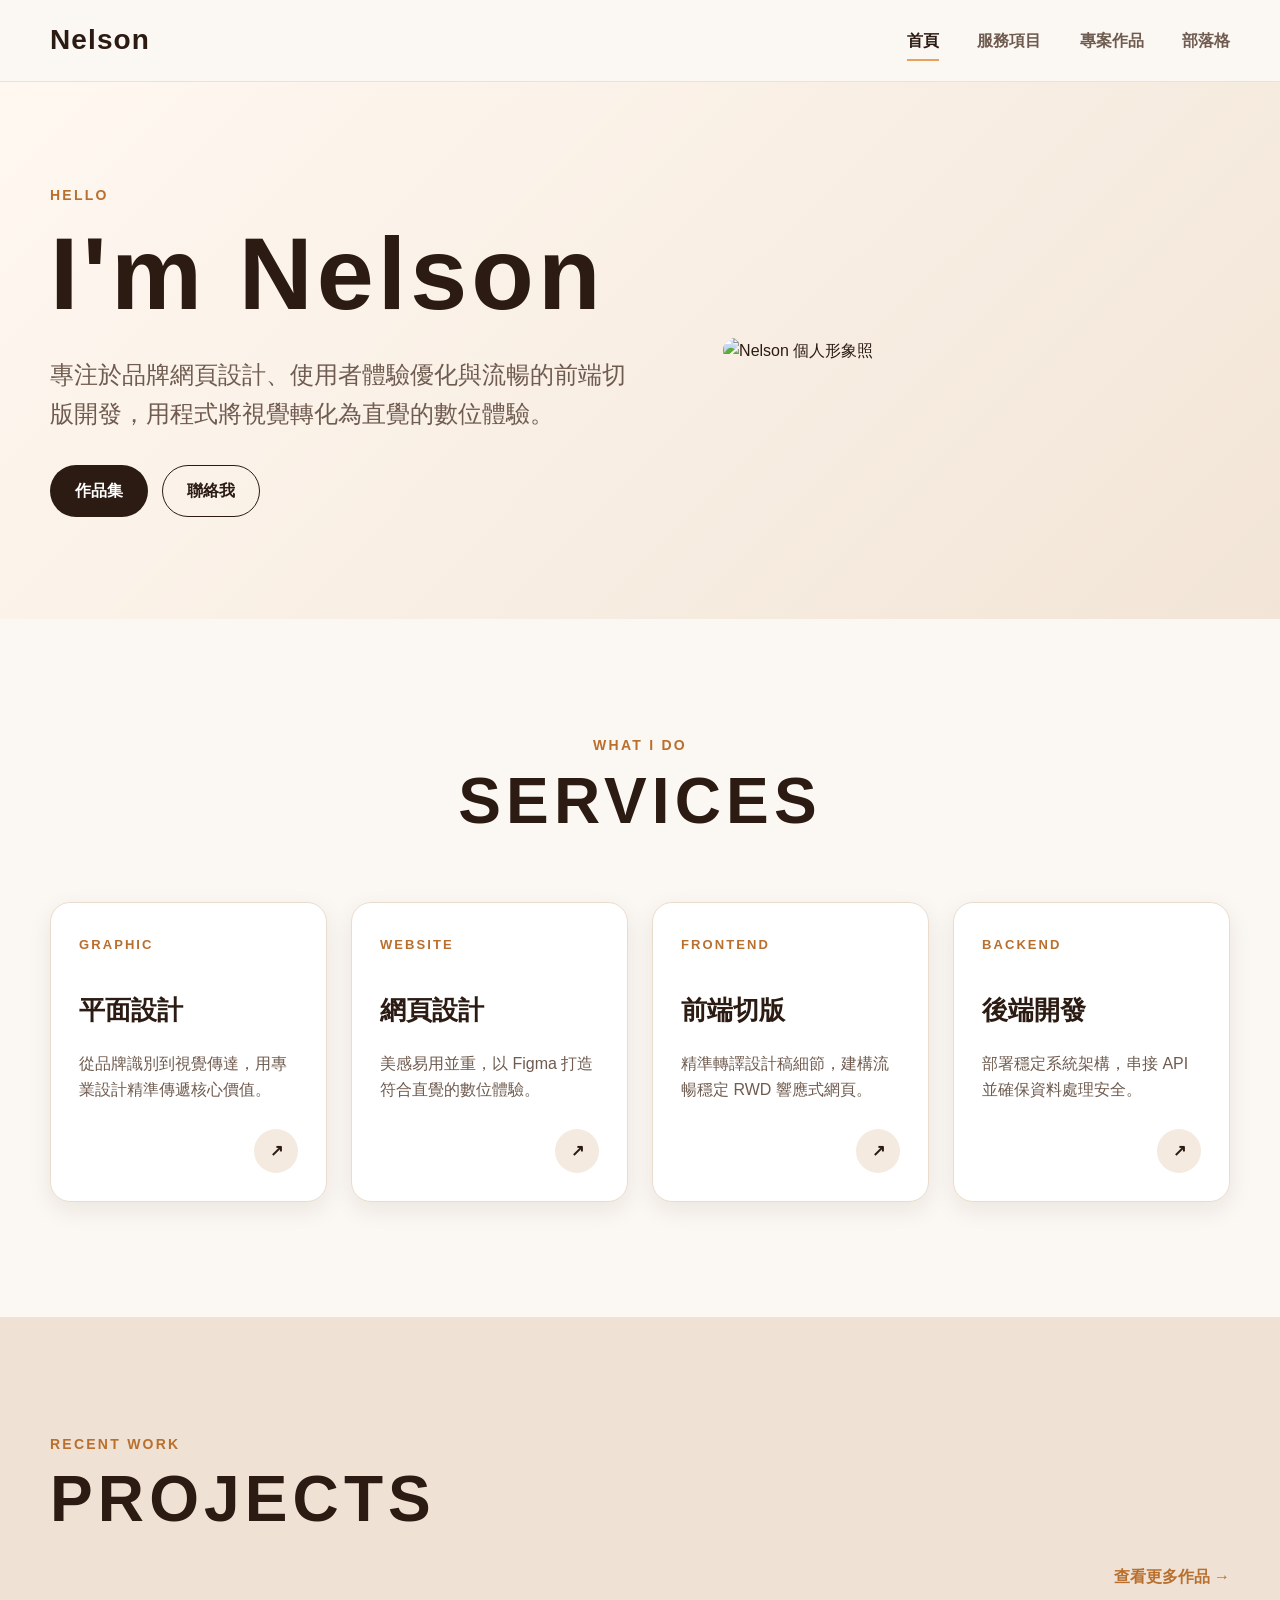
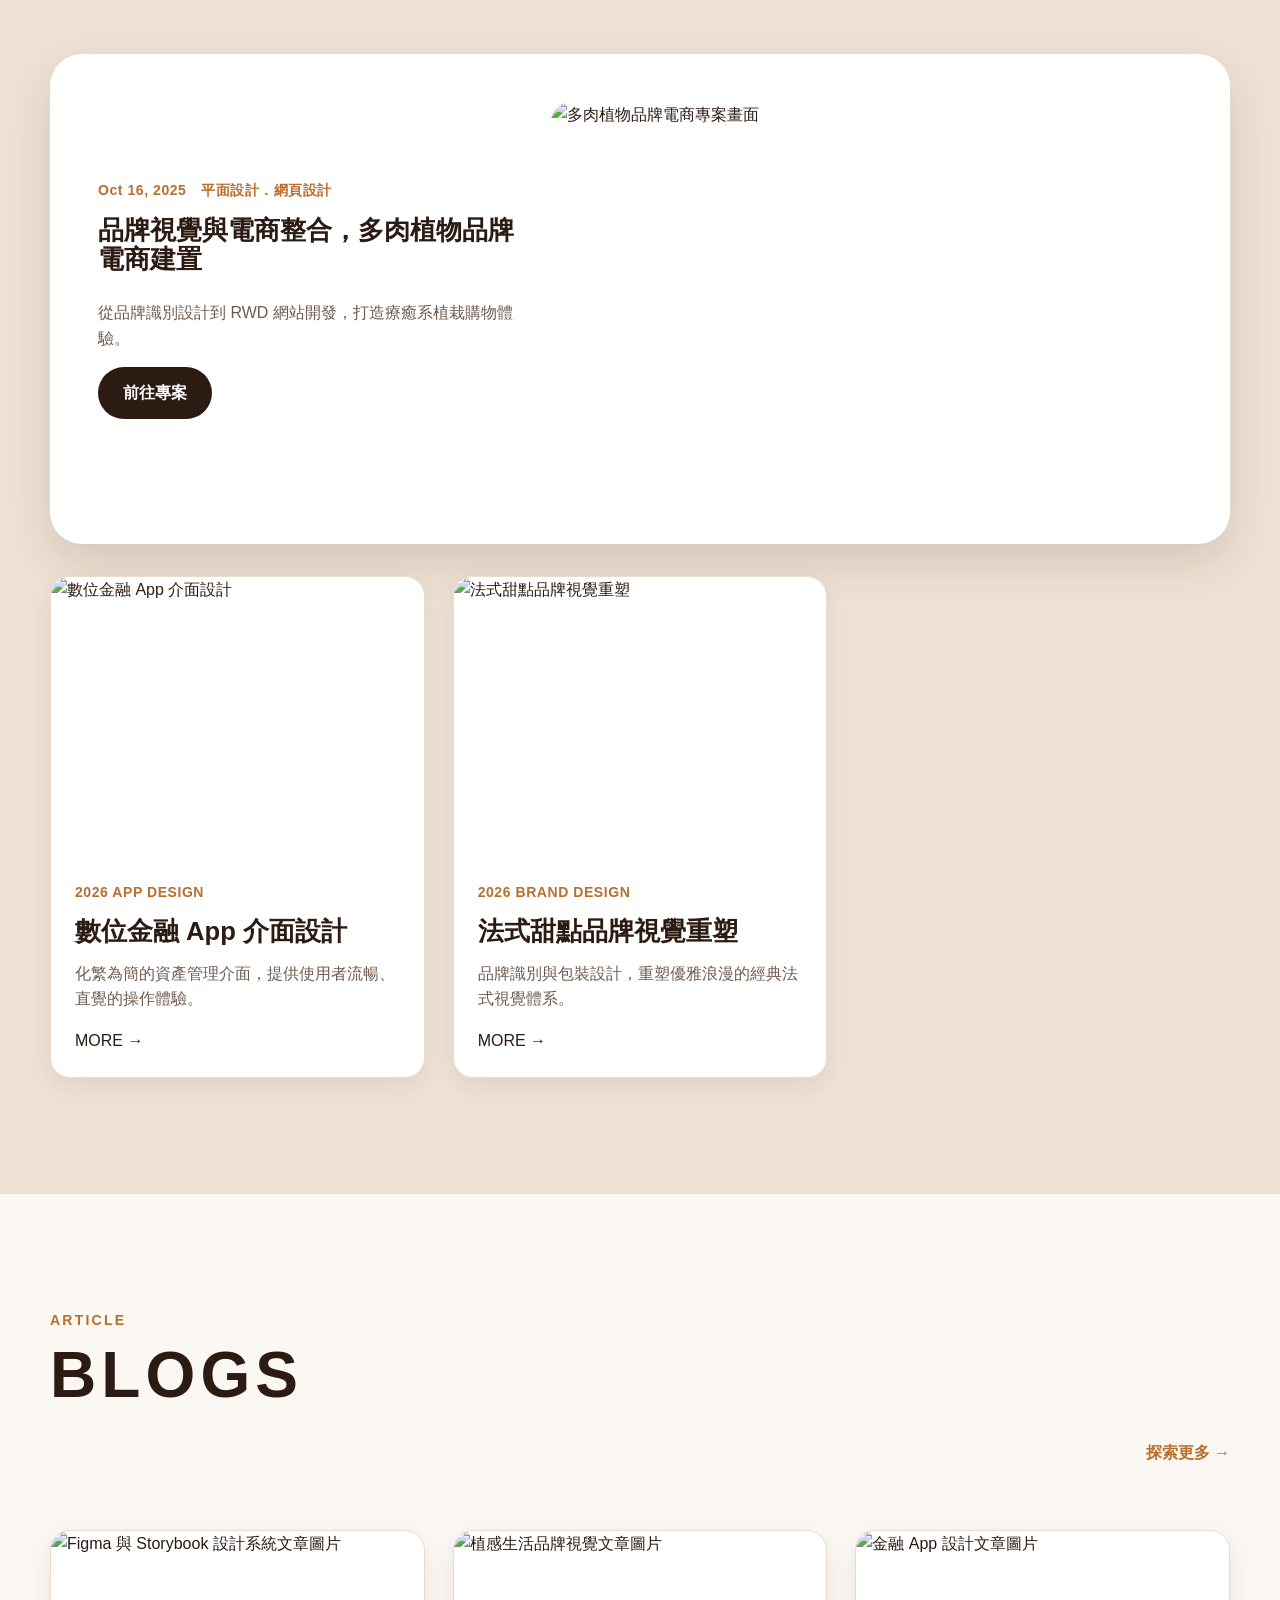
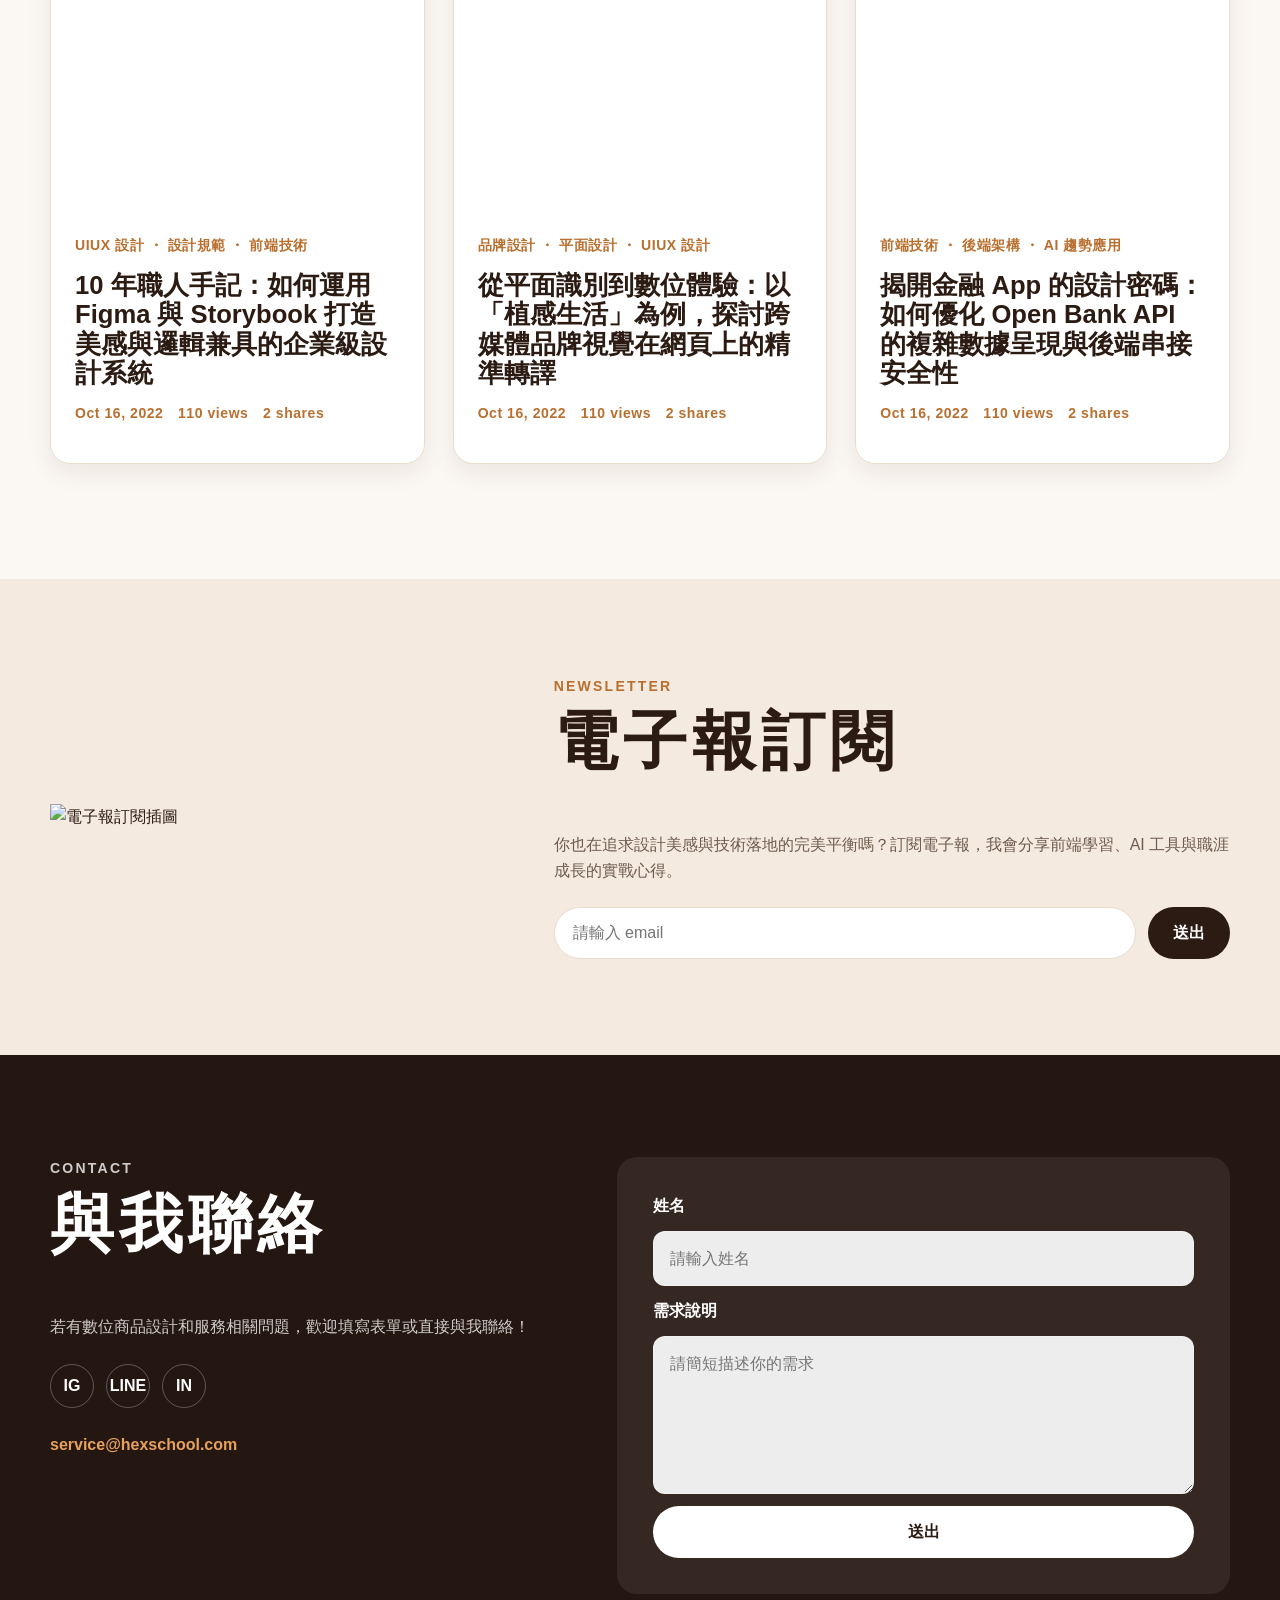
==== index.html @ 2114de07 "新增 AOS 動畫效果，並更新多個頁面以支援過渡效果" ====
<!DOCTYPE html>
<html lang="zh-Hant-TW">
<head>
  <meta charset="UTF-8">
  <meta name="viewport" content="width=device-width, initial-scale=1.0">
  <title>Nelson｜個人品牌網站</title>
  <meta name="description" content="Nelson 個人品牌網站，提供平面設計、網頁設計、前端切版與後端開發服務。">
  <link rel="preconnect" href="https://raw.githubusercontent.com">
  <link rel="stylesheet" href="https://unpkg.com/aos@2.3.4/dist/aos.css">
  <link rel="stylesheet" href="./css/style.css">
</head>
<body>
  <header class="site-header">
    <div class="container header-inner">
      <a class="logo" href="./index.html" aria-label="回首頁">Nelson</a>
      <button class="menu-toggle" type="button" aria-label="開啟選單" aria-expanded="false" aria-controls="primary-nav">
        <span></span>
        <span></span>
        <span></span>
      </button>
      <nav id="primary-nav" class="primary-nav" aria-label="主要導覽">
        <a class="active" href="./index.html">首頁</a>
        <a href="./service.html">服務項目</a>
        <a href="./projects.html">專案作品</a>
        <a href="./blog.html">部落格</a>
      </nav>
    </div>
  </header>

  <main>
    <section class="home-hero section-soft">
      <div class="container home-hero__inner">
        <div class="home-hero__content" data-aos="fade-up">
          <p class="eyebrow">HELLO</p>
          <h1>I'm Nelson</h1>
          <p class="lead">專注於品牌網頁設計、使用者體驗優化與流暢的前端切版開發，用程式將視覺轉化為直覺的數位體驗。</p>
          <div class="button-group">
            <a class="btn btn-primary" href="./projects.html">作品集</a>
            <a class="btn btn-outline" href="#contact">聯絡我</a>
          </div>
        </div>
        <div class="home-hero__media" data-aos="zoom-in" data-aos-delay="120">
          <img class="hero-person float-y" src="https://raw.githubusercontent.com/hexschool/2022-web-layout-training/main/2026-web-camp/index_person.png" alt="Nelson 個人形象照">
          <img class="decora decora-1" src="https://raw.githubusercontent.com/hexschool/2022-web-layout-training/main/2026-web-camp/index_decora_1.png" alt="" aria-hidden="true">
          <img class="decora decora-2" src="https://raw.githubusercontent.com/hexschool/2022-web-layout-training/main/2026-web-camp/index_decora_2.png" alt="" aria-hidden="true">
          <img class="decora decora-3" src="https://raw.githubusercontent.com/hexschool/2022-web-layout-training/main/2026-web-camp/index_decora_3.png" alt="" aria-hidden="true">
        </div>
      </div>
    </section>

    <section class="section" aria-labelledby="service-title">
      <div class="container">
        <div class="section-heading" data-aos="fade-up">
          <p class="eyebrow">WHAT I DO</p>
          <h2 id="service-title">SERVICES</h2>
        </div>
        <div class="service-grid">
          <article class="service-card shine-card" data-aos="fade-up">
            <span class="service-card__label">GRAPHIC</span>
            <h3>平面設計</h3>
            <p>從品牌識別到視覺傳達，用專業設計精準傳遞核心價值。</p>
            <a href="./service.html" aria-label="查看平面設計服務">↗</a>
          </article>
          <article class="service-card shine-card" data-aos="fade-up" data-aos-delay="80">
            <span class="service-card__label">WEBSITE</span>
            <h3>網頁設計</h3>
            <p>美感易用並重，以 Figma 打造符合直覺的數位體驗。</p>
            <a href="./service.html" aria-label="查看網頁設計服務">↗</a>
          </article>
          <article class="service-card shine-card" data-aos="fade-up" data-aos-delay="160">
            <span class="service-card__label">FRONTEND</span>
            <h3>前端切版</h3>
            <p>精準轉譯設計稿細節，建構流暢穩定 RWD 響應式網頁。</p>
            <a href="./service.html" aria-label="查看前端切版服務">↗</a>
          </article>
          <article class="service-card shine-card" data-aos="fade-up" data-aos-delay="240">
            <span class="service-card__label">BACKEND</span>
            <h3>後端開發</h3>
            <p>部署穩定系統架構，串接 API 並確保資料處理安全。</p>
            <a href="./service.html" aria-label="查看後端開發服務">↗</a>
          </article>
        </div>
      </div>
    </section>

    <section class="section section-deep" aria-labelledby="project-title">
      <div class="container">
        <div class="section-heading section-heading--split" data-aos="fade-up">
          <div>
            <p class="eyebrow">RECENT WORK</p>
            <h2 id="project-title">PROJECTS</h2>
          </div>
          <a class="text-link" href="./projects.html">查看更多作品 →</a>
        </div>
        <article class="featured-project" data-aos="fade-up">
          <div class="featured-project__content">
            <p class="meta">Oct 16, 2025　平面設計．網頁設計</p>
            <h3>品牌視覺與電商整合，多肉植物品牌電商建置</h3>
            <p>從品牌識別設計到 RWD 網站開發，打造療癒系植栽購物體驗。</p>
            <a class="btn btn-primary" href="./projects.html">前往專案</a>
          </div>
          <img src="https://raw.githubusercontent.com/hexschool/2022-web-layout-training/main/2026-web-camp/project_1.png" alt="多肉植物品牌電商專案畫面">
        </article>
        <div class="project-grid project-grid--preview">
          <article class="project-card" data-aos="fade-up">
            <img src="https://raw.githubusercontent.com/hexschool/2022-web-layout-training/main/2026-web-camp/project_2.png" alt="數位金融 App 介面設計">
            <div class="project-card__body">
              <p class="meta">2026 APP DESIGN</p>
              <h3>數位金融 App 介面設計</h3>
              <p>化繁為簡的資產管理介面，提供使用者流暢、直覺的操作體驗。</p>
              <a href="./projects.html">MORE →</a>
            </div>
          </article>
          <article class="project-card" data-aos="fade-up" data-aos-delay="120">
            <img src="https://raw.githubusercontent.com/hexschool/2022-web-layout-training/main/2026-web-camp/project_3.png" alt="法式甜點品牌視覺重塑">
            <div class="project-card__body">
              <p class="meta">2026 BRAND DESIGN</p>
              <h3>法式甜點品牌視覺重塑</h3>
              <p>品牌識別與包裝設計，重塑優雅浪漫的經典法式視覺體系。</p>
              <a href="./projects.html">MORE →</a>
            </div>
          </article>
        </div>
      </div>
    </section>

    <section class="section" aria-labelledby="blog-title">
      <div class="container">
        <div class="section-heading section-heading--split" data-aos="fade-up">
          <div>
            <p class="eyebrow">ARTICLE</p>
            <h2 id="blog-title">BLOGS</h2>
          </div>
          <a class="text-link" href="./blog.html">探索更多 →</a>
        </div>
        <div class="blog-grid blog-grid--preview">
          <article class="blog-card" data-aos="fade-up">
            <img src="https://raw.githubusercontent.com/hexschool/2022-web-layout-training/main/2026-web-camp/blog_2.png" alt="Figma 與 Storybook 設計系統文章圖片">
            <div class="blog-card__body">
              <p class="tagline">UIUX 設計 ・ 設計規範 ・ 前端技術</p>
              <h3>10 年職人手記：如何運用 Figma 與 Storybook 打造美感與邏輯兼具的企業級設計系統</h3>
              <p class="meta">Oct 16, 2022　110 views　2 shares</p>
            </div>
          </article>
          <article class="blog-card" data-aos="fade-up" data-aos-delay="100">
            <img src="https://raw.githubusercontent.com/hexschool/2022-web-layout-training/main/2026-web-camp/blog_3.png" alt="植感生活品牌視覺文章圖片">
            <div class="blog-card__body">
              <p class="tagline">品牌設計 ・ 平面設計 ・ UIUX 設計</p>
              <h3>從平面識別到數位體驗：以「植感生活」為例，探討跨媒體品牌視覺在網頁上的精準轉譯</h3>
              <p class="meta">Oct 16, 2022　110 views　2 shares</p>
            </div>
          </article>
          <article class="blog-card" data-aos="fade-up" data-aos-delay="200">
            <img src="https://raw.githubusercontent.com/hexschool/2022-web-layout-training/main/2026-web-camp/blog_5.png" alt="金融 App 設計文章圖片">
            <div class="blog-card__body">
              <p class="tagline">前端技術 ・ 後端架構 ・ AI 趨勢應用</p>
              <h3>揭開金融 App 的設計密碼：如何優化 Open Bank API 的複雜數據呈現與後端串接安全性</h3>
              <p class="meta">Oct 16, 2022　110 views　2 shares</p>
            </div>
          </article>
        </div>
      </div>
    </section>

    <section class="subscription" aria-labelledby="subscription-title" data-aos="fade-up">
      <div class="container subscription__inner">
        <img src="https://raw.githubusercontent.com/hexschool/2022-web-layout-training/main/2026-web-camp/subscription.png" alt="電子報訂閱插圖">
        <div>
          <p class="eyebrow">NEWSLETTER</p>
          <h2 id="subscription-title">電子報訂閱</h2>
          <p>你也在追求設計美感與技術落地的完美平衡嗎？訂閱電子報，我會分享前端學習、AI 工具與職涯成長的實戰心得。</p>
          <form class="inline-form">
            <label class="sr-only" for="home-email">電子信箱</label>
            <input id="home-email" type="email" placeholder="請輸入 email" required>
            <button class="btn btn-primary" type="submit">送出</button>
          </form>
        </div>
      </div>
    </section>
  </main>

  <footer id="contact" class="site-footer">
    <div class="container footer-inner">
      <div data-aos="fade-up">
        <p class="eyebrow">CONTACT</p>
        <h2>與我聯絡</h2>
        <p>若有數位商品設計和服務相關問題，歡迎填寫表單或直接與我聯絡！</p>
        <div class="social-links" aria-label="社群連結">
          <a href="#">IG</a>
          <a href="#">LINE</a>
          <a href="#">IN</a>
        </div>
        <a class="mail-link" href="mailto:service@hexschool.com">service@hexschool.com</a>
      </div>
      <form class="contact-form" data-aos="fade-up" data-aos-delay="120">
        <label for="home-name">姓名</label>
        <input id="home-name" type="text" placeholder="請輸入姓名" required>
        <label for="home-message">需求說明</label>
        <textarea id="home-message" rows="5" placeholder="請簡短描述你的需求" required></textarea>
        <button class="btn btn-light" type="submit">送出</button>
      </form>
    </div>
  </footer>

  <script src="https://unpkg.com/aos@2.3.4/dist/aos.js"></script>
  <script src="./js/main.js"></script>
</body>
</html>
---- css/style.css ----
:root {
  --color-bg: #fbf7f2;
  --color-surface: #ffffff;
  --color-surface-2: #f4eadf;
  --color-primary: #2b1b13;
  --color-primary-soft: #6f5b4f;
  --color-accent: #e6a15c;
  --color-accent-dark: #b96f2e;
  --color-border: #eadccd;
  --color-footer: #241610;
  --shadow-sm: 0 8px 24px rgba(43, 27, 19, 0.08);
  --shadow-md: 0 18px 48px rgba(43, 27, 19, 0.14);
  --radius-sm: 12px;
  --radius-md: 20px;
  --radius-lg: 32px;
  --container: 1180px;
  --section-y: clamp(72px, 9vw, 128px);
  --font-sans: "Helvetica Neue", Arial, "Noto Sans TC", "PingFang TC", "Microsoft JhengHei", sans-serif;
}

* {
  box-sizing: border-box;
}

html {
  scroll-behavior: smooth;
}

body {
  margin: 0;
  font-family: var(--font-sans);
  color: var(--color-primary);
  background: var(--color-bg);
  line-height: 1.6;
}

img,
svg,
video,
canvas {
  display: block;
  max-width: 100%;
  height: auto;
}

img {
  object-fit: cover;
}

a {
  color: inherit;
  text-decoration: none;
}

button,
input,
textarea {
  font: inherit;
}

button {
  cursor: pointer;
}

h1,
h2,
h3,
p {
  margin-top: 0;
}

h1,
h2,
h3 {
  line-height: 1.15;
}

h1 {
  font-size: clamp(48px, 8vw, 104px);
  letter-spacing: 0.04em;
}

h2 {
  font-size: clamp(36px, 5vw, 64px);
  letter-spacing: 0.08em;
}

h3 {
  font-size: clamp(22px, 2vw, 30px);
}

p {
  color: var(--color-primary-soft);
}

.container {
  width: min(var(--container), calc(100% - 48px));
  margin-inline: auto;
}

.section {
  padding-block: var(--section-y);
}

.section-soft {
  background: linear-gradient(135deg, #fff8f1, #f2e5d7);
}

.section-deep {
  background: #efe2d4;
}

.section-heading {
  margin-bottom: clamp(32px, 5vw, 64px);
  text-align: center;
}

.section-heading--split {
  display: flex;
  align-items: end;
  justify-content: space-between;
  gap: 24px;
  text-align: left;
}

.eyebrow {
  margin-bottom: 8px;
  color: var(--color-accent-dark);
  font-size: 14px;
  font-weight: 700;
  letter-spacing: 0.16em;
  text-transform: uppercase;
}

.lead {
  font-size: clamp(18px, 2.2vw, 24px);
}

.meta,
.tagline {
  color: var(--color-accent-dark);
  font-size: 14px;
  font-weight: 700;
  letter-spacing: 0.04em;
}

.sr-only {
  position: absolute;
  width: 1px;
  height: 1px;
  padding: 0;
  margin: -1px;
  overflow: hidden;
  clip: rect(0, 0, 0, 0);
  white-space: nowrap;
  border: 0;
}

.site-header {
  position: sticky;
  top: 0;
  z-index: 50;
  background: rgba(251, 247, 242, 0.92);
  border-bottom: 1px solid rgba(234, 220, 205, 0.8);
  backdrop-filter: blur(16px);
}

.header-inner {
  display: flex;
  min-width: 0;
  align-items: center;
  justify-content: space-between;
  padding-block: 18px;
}

.logo {
  font-size: 28px;
  font-weight: 900;
  letter-spacing: 0.04em;
}

.primary-nav {
  display: flex;
  min-width: 0;
  align-items: center;
  gap: clamp(20px, 3vw, 40px);
}

.primary-nav a {
  position: relative;
  color: var(--color-primary-soft);
  font-weight: 700;
}

.primary-nav a::after {
  position: absolute;
  left: 0;
  bottom: -8px;
  width: 100%;
  height: 2px;
  background: var(--color-accent);
  transform: scaleX(0);
  transform-origin: left;
  transition: transform 0.25s ease;
  content: "";
}

.primary-nav a:hover,
.primary-nav a.active {
  color: var(--color-primary);
}

.primary-nav a:hover::after,
.primary-nav a.active::after {
  transform: scaleX(1);
}

.menu-toggle {
  display: none;
  width: 44px;
  height: 44px;
  padding: 10px;
  border: 1px solid var(--color-border);
  border-radius: 999px;
  background: var(--color-surface);
}

.menu-toggle span {
  display: block;
  height: 2px;
  margin-block: 5px;
  background: var(--color-primary);
}

.btn {
  display: inline-flex;
  align-items: center;
  justify-content: center;
  min-height: 48px;
  padding: 12px 24px;
  border: 1px solid transparent;
  border-radius: 999px;
  font-weight: 800;
  transition: transform 0.2s ease, box-shadow 0.2s ease, background-color 0.2s ease;
}

.btn:hover {
  transform: translateY(-2px);
  box-shadow: var(--shadow-sm);
}

.btn-primary {
  color: #fff;
  background: var(--color-primary);
}

.btn-outline {
  border-color: var(--color-primary);
  color: var(--color-primary);
}

.btn-light {
  color: var(--color-primary);
  background: #fff;
}

.button-group {
  display: flex;
  flex-wrap: wrap;
  gap: 14px;
}

.text-link {
  display: inline-flex;
  align-items: center;
  border: 0;
  background: transparent;
  color: var(--color-accent-dark);
  font-weight: 900;
}

.home-hero {
  padding-block: clamp(72px, 8vw, 120px);
}

.home-hero__inner {
  display: grid;
  grid-template-columns: minmax(0, 1fr) minmax(280px, 0.85fr);
  gap: clamp(32px, 6vw, 80px);
  align-items: center;
}

.home-hero__content {
  min-width: 0;
}

.home-hero__content h1 {
  margin-bottom: 24px;
}

.home-hero__content .lead {
  max-width: 640px;
  margin-bottom: 32px;
}

.home-hero__media {
  position: relative;
  min-width: 0;
  isolation: isolate;
}

.hero-person {
  position: relative;
  z-index: 2;
  width: min(100%, 520px);
  margin-inline: auto;
  border-radius: var(--radius-lg);
}

.decora {
  position: absolute;
  z-index: 1;
  width: clamp(60px, 10vw, 140px);
  pointer-events: none;
}

.decora-1 {
  top: 8%;
  left: 4%;
}

.decora-2 {
  right: 2%;
  bottom: 18%;
}

.decora-3 {
  left: 18%;
  bottom: 0;
}

.page-hero {
  position: relative;
  display: grid;
  min-height: 420px;
  place-items: center;
  background-position: center;
  background-size: cover;
  color: #fff;
}

.page-hero::before {
  position: absolute;
  inset: 0;
  background: linear-gradient(90deg, rgba(43, 27, 19, 0.76), rgba(43, 27, 19, 0.28));
  content: "";
}

.page-hero__inner {
  position: relative;
  z-index: 1;
  min-width: 0;
}

.page-hero__inner p {
  max-width: 680px;
  color: rgba(255, 255, 255, 0.88);
  font-size: 20px;
}

.page-hero--service {
  background-image: url("https://raw.githubusercontent.com/hexschool/2022-web-layout-training/main/2026-web-camp/service_banner.png");
}

.page-hero--project {
  background-image: url("https://raw.githubusercontent.com/hexschool/2022-web-layout-training/main/2026-web-camp/project_banner.png");
}

.page-hero--blog {
  background-image: url("https://raw.githubusercontent.com/hexschool/2022-web-layout-training/main/2026-web-camp/blog_banner.png");
}

.service-grid {
  display: grid;
  grid-template-columns: repeat(4, minmax(0, 1fr));
  gap: 24px;
}

.service-card {
  position: relative;
  min-width: 0;
  min-height: 300px;
  padding: 28px;
  border: 1px solid var(--color-border);
  border-radius: var(--radius-md);
  background: var(--color-surface);
  box-shadow: var(--shadow-sm);
  transition: transform 0.25s ease, box-shadow 0.25s ease;
}

.service-card:hover {
  transform: translateY(-6px);
  box-shadow: var(--shadow-md);
}

.service-card__label {
  display: inline-block;
  margin-bottom: 40px;
  color: var(--color-accent-dark);
  font-size: 13px;
  font-weight: 900;
  letter-spacing: 0.16em;
}

.service-card a {
  position: absolute;
  right: 28px;
  bottom: 28px;
  display: grid;
  width: 44px;
  height: 44px;
  place-items: center;
  border-radius: 999px;
  background: var(--color-surface-2);
  font-weight: 900;
}

.featured-project {
  display: grid;
  grid-template-columns: minmax(0, 0.8fr) minmax(0, 1.2fr);
  gap: 32px;
  align-items: center;
  margin-bottom: 32px;
  padding: clamp(24px, 4vw, 48px);
  border-radius: var(--radius-lg);
  background: var(--color-surface);
  box-shadow: var(--shadow-md);
}

.featured-project__content {
  min-width: 0;
}

.featured-project img {
  width: 100%;
  aspect-ratio: 16 / 10;
  border-radius: var(--radius-md);
}

.project-grid,
.blog-grid,
.case-grid {
  display: grid;
  grid-template-columns: repeat(2, minmax(0, 1fr));
  gap: 28px;
}

.project-grid--preview,
.blog-grid--preview {
  grid-template-columns: repeat(3, minmax(0, 1fr));
}

.project-card,
.blog-card,
.case-card {
  min-width: 0;
  overflow: clip;
  border: 1px solid var(--color-border);
  border-radius: var(--radius-md);
  background: var(--color-surface);
  box-shadow: var(--shadow-sm);
}

.project-card img,
.blog-card img,
.case-card img {
  width: 100%;
  aspect-ratio: 4 / 3;
  transition: transform 0.35s ease;
}

.project-card:hover img,
.blog-card:hover img,
.case-card:hover img {
  transform: scale(1.04);
}

.project-card__body,
.blog-card__body,
.case-card__body {
  min-width: 0;
  padding: 24px;
}

.project-card h3,
.blog-card h3,
.case-card h3,
.blog-card h2 {
  margin-bottom: 14px;
  font-size: clamp(20px, 2vw, 28px);
}

.blog-card--horizontal {
  display: grid;
  grid-template-columns: minmax(220px, 0.42fr) minmax(0, 1fr);
}

.blog-card--horizontal img {
  height: 100%;
  aspect-ratio: auto;
}

.blog-meta {
  display: flex;
  flex-wrap: wrap;
  gap: 10px 20px;
  color: var(--color-primary-soft);
  font-size: 14px;
}

.subscription {
  padding-block: clamp(56px, 8vw, 96px);
  background-color: var(--color-surface-2);
  background-image: url("https://raw.githubusercontent.com/hexschool/2022-web-layout-training/main/2026-web-camp/subscription_bg.png");
  background-position: center;
  background-size: cover;
}

.subscription__inner {
  display: grid;
  grid-template-columns: minmax(220px, 0.65fr) minmax(0, 1fr);
  gap: clamp(28px, 5vw, 72px);
  align-items: center;
}

.inline-form {
  display: flex;
  flex-wrap: wrap;
  gap: 12px;
  margin-top: 24px;
}

.inline-form input {
  flex: 1 1 260px;
  min-width: 0;
  min-height: 48px;
  padding: 12px 18px;
  border: 1px solid var(--color-border);
  border-radius: 999px;
  background: #fff;
}

.step-list {
  display: grid;
  gap: 18px;
  max-width: 900px;
  padding: 0;
  margin: 0 auto;
  list-style: none;
}

.step-list li {
  display: grid;
  grid-template-columns: 86px minmax(0, 1fr);
  gap: 24px;
  padding: 28px;
  border: 1px solid rgba(43, 27, 19, 0.12);
  border-radius: var(--radius-md);
  background: rgba(255, 255, 255, 0.72);
}

.step-list span {
  display: grid;
  width: 64px;
  height: 64px;
  place-items: center;
  border-radius: 50%;
  background: var(--color-primary);
  color: #fff;
  font-weight: 900;
}

.filter-list {
  display: flex;
  flex-wrap: wrap;
  gap: 12px;
  justify-content: center;
  margin-bottom: 40px;
}

.filter-list button {
  min-height: 44px;
  padding: 10px 18px;
  border: 1px solid var(--color-border);
  border-radius: 999px;
  background: var(--color-surface);
  color: var(--color-primary-soft);
  font-weight: 800;
}

.filter-list button.is-active,
.filter-list button:hover {
  border-color: var(--color-primary);
  color: #fff;
  background: var(--color-primary);
}

.blog-layout {
  display: grid;
  grid-template-columns: 260px minmax(0, 1fr);
  gap: 40px;
  align-items: start;
}

.category-panel {
  position: sticky;
  top: 96px;
  min-width: 0;
  padding: 24px;
  border: 1px solid var(--color-border);
  border-radius: var(--radius-md);
  background: var(--color-surface);
}

.category-panel h2 {
  margin-bottom: 20px;
  font-size: 24px;
  letter-spacing: 0.04em;
}

.filter-list--vertical {
  display: grid;
  justify-content: stretch;
  margin-bottom: 0;
}

.filter-list--vertical button {
  width: 100%;
  text-align: left;
}

.blog-list {
  display: grid;
  min-width: 0;
  gap: 24px;
}

.pagination {
  display: flex;
  flex-wrap: wrap;
  gap: 10px;
  justify-content: center;
  margin-top: 28px;
}

.pagination a,
.pagination span {
  display: grid;
  min-width: 44px;
  height: 44px;
  place-items: center;
  border-radius: 999px;
  background: var(--color-surface);
  color: var(--color-primary-soft);
  font-weight: 800;
}

.pagination a.is-active,
.pagination a:hover {
  color: #fff;
  background: var(--color-primary);
}

.faq-wrap {
  max-width: 980px;
}

.faq-list {
  display: grid;
  gap: 14px;
}

.faq-item {
  border: 1px solid var(--color-border);
  border-radius: var(--radius-md);
  background: var(--color-surface);
  box-shadow: var(--shadow-sm);
}

.faq-item button {
  display: grid;
  width: 100%;
  grid-template-columns: 56px minmax(0, 1fr) 28px;
  gap: 16px;
  align-items: center;
  padding: 22px;
  border: 0;
  background: transparent;
  color: var(--color-primary);
  text-align: left;
}

.faq-item button span {
  color: var(--color-accent-dark);
  font-weight: 900;
}

.faq-item button em {
  font-style: normal;
}

.faq-item p {
  display: none;
  padding: 0 22px 24px 94px;
}

.faq-item.is-open p {
  display: block;
}

.project-modal {
  width: min(920px, calc(100% - 32px));
  padding: 0;
  border: 0;
  border-radius: var(--radius-lg);
  background: var(--color-surface);
  color: var(--color-primary);
  box-shadow: var(--shadow-md);
}

.project-modal::backdrop {
  background: rgba(43, 27, 19, 0.58);
}

.project-modal img {
  width: 100%;
  max-height: 360px;
}

.project-modal__body {
  padding: clamp(24px, 4vw, 44px);
}

.modal-close {
  position: absolute;
  top: 16px;
  right: 16px;
  display: grid;
  width: 44px;
  height: 44px;
  place-items: center;
  border: 0;
  border-radius: 50%;
  background: rgba(255, 255, 255, 0.92);
  color: var(--color-primary);
  font-size: 28px;
  line-height: 1;
}

.check-list {
  display: grid;
  gap: 10px;
  padding-left: 1.2em;
  color: var(--color-primary-soft);
}

.site-footer {
  padding-block: clamp(64px, 8vw, 104px);
  background: var(--color-footer);
  color: #fff;
}

.site-footer p {
  color: rgba(255, 255, 255, 0.78);
}

.footer-inner {
  display: grid;
  grid-template-columns: minmax(0, 0.8fr) minmax(280px, 1fr);
  gap: clamp(32px, 6vw, 80px);
}

.social-links {
  display: flex;
  flex-wrap: wrap;
  gap: 12px;
  margin-block: 24px;
}

.social-links a {
  display: grid;
  width: 44px;
  height: 44px;
  place-items: center;
  border: 1px solid rgba(255, 255, 255, 0.28);
  border-radius: 999px;
  font-weight: 900;
}

.mail-link {
  color: var(--color-accent);
  font-weight: 900;
}

.contact-form {
  display: grid;
  min-width: 0;
  gap: 12px;
  padding: clamp(22px, 4vw, 36px);
  border-radius: var(--radius-md);
  background: rgba(255, 255, 255, 0.08);
}

.contact-form label {
  font-weight: 800;
}

.contact-form input,
.contact-form textarea {
  width: 100%;
  min-width: 0;
  padding: 14px 16px;
  border: 1px solid rgba(255, 255, 255, 0.18);
  border-radius: var(--radius-sm);
  background: rgba(255, 255, 255, 0.92);
  color: var(--color-primary);
}

.float-y {
  animation: floatY 4s ease-in-out infinite;
}

.shine-card::before {
  position: absolute;
  inset: 0;
  border-radius: inherit;
  background: linear-gradient(120deg, transparent, rgba(230, 161, 92, 0.18), transparent);
  opacity: 0;
  transform: translateX(-30%);
  transition: opacity 0.3s ease, transform 0.55s ease;
  content: "";
  pointer-events: none;
}

.shine-card:hover::before {
  opacity: 1;
  transform: translateX(30%);
}

.is-hidden-by-filter {
  display: none !important;
}

@keyframes floatY {
  0%, 100% {
    transform: translateY(0);
  }
  50% {
    transform: translateY(-14px);
  }
}

@media (max-width: 1024px) {
  .service-grid,
  .project-grid--preview,
  .blog-grid--preview {
    grid-template-columns: repeat(2, minmax(0, 1fr));
  }

  .home-hero__inner,
  .featured-project,
  .subscription__inner,
  .footer-inner {
    grid-template-columns: 1fr;
  }

  .home-hero__media {
    order: -1;
  }

  .blog-layout {
    grid-template-columns: 1fr;
  }

  .category-panel {
    position: static;
  }

  .filter-list--vertical {
    display: flex;
  }

  .filter-list--vertical button {
    width: auto;
  }
}

@media (max-width: 768px) {
  .container {
    width: min(var(--container), calc(100% - 32px));
  }

  .menu-toggle {
    display: block;
  }

  .primary-nav {
    display: none;
    position: absolute;
    left: 16px;
    right: 16px;
    top: calc(100% + 8px);
    padding: 16px;
    border: 1px solid var(--color-border);
    border-radius: var(--radius-md);
    background: var(--color-surface);
    box-shadow: var(--shadow-sm);
  }

  .site-header.is-menu-open .primary-nav {
    display: grid;
    gap: 14px;
  }

  .section-heading--split {
    display: grid;
    text-align: center;
    justify-content: center;
  }

  .service-grid,
  .project-grid,
  .case-grid,
  .blog-grid,
  .project-grid--preview,
  .blog-grid--preview {
    grid-template-columns: 1fr;
  }

  .blog-card--horizontal {
    grid-template-columns: 1fr;
  }

  .blog-card--horizontal img {
    aspect-ratio: 4 / 3;
  }

  .page-hero {
    min-height: 340px;
  }

  .step-list li,
  .faq-item button {
    grid-template-columns: 1fr;
  }

  .faq-item p {
    padding: 0 22px 24px;
  }
}

@media (max-width: 520px) {
  h1 {
    font-size: 44px;
  }

  h2 {
    font-size: 34px;
  }

  .home-hero,
  .section {
    padding-block: 64px;
  }

  .service-card {
    min-height: auto;
    padding: 22px;
  }

  .service-card__label {
    margin-bottom: 28px;
  }

  .featured-project,
  .project-card__body,
  .blog-card__body,
  .case-card__body {
    padding: 20px;
  }

  .inline-form {
    display: grid;
  }

  .inline-form input,
  .inline-form button {
    width: 100%;
  }
}
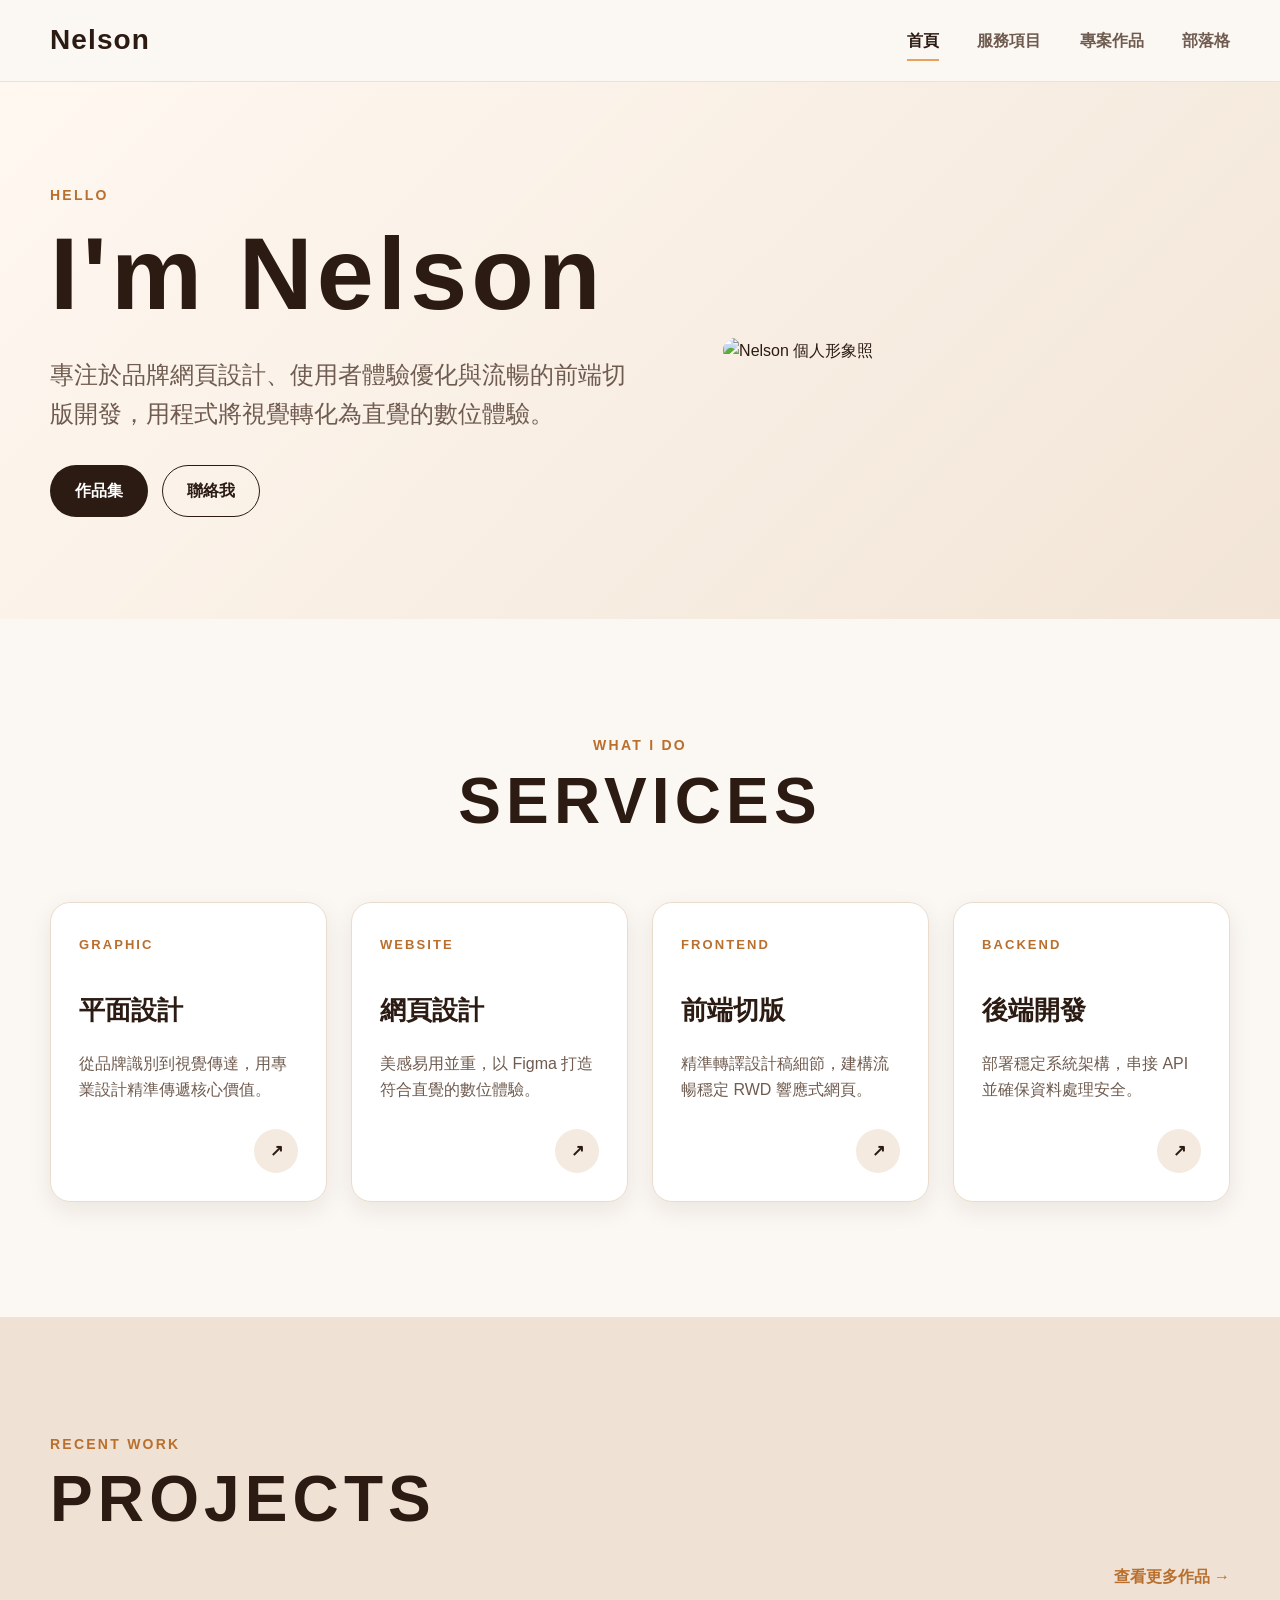
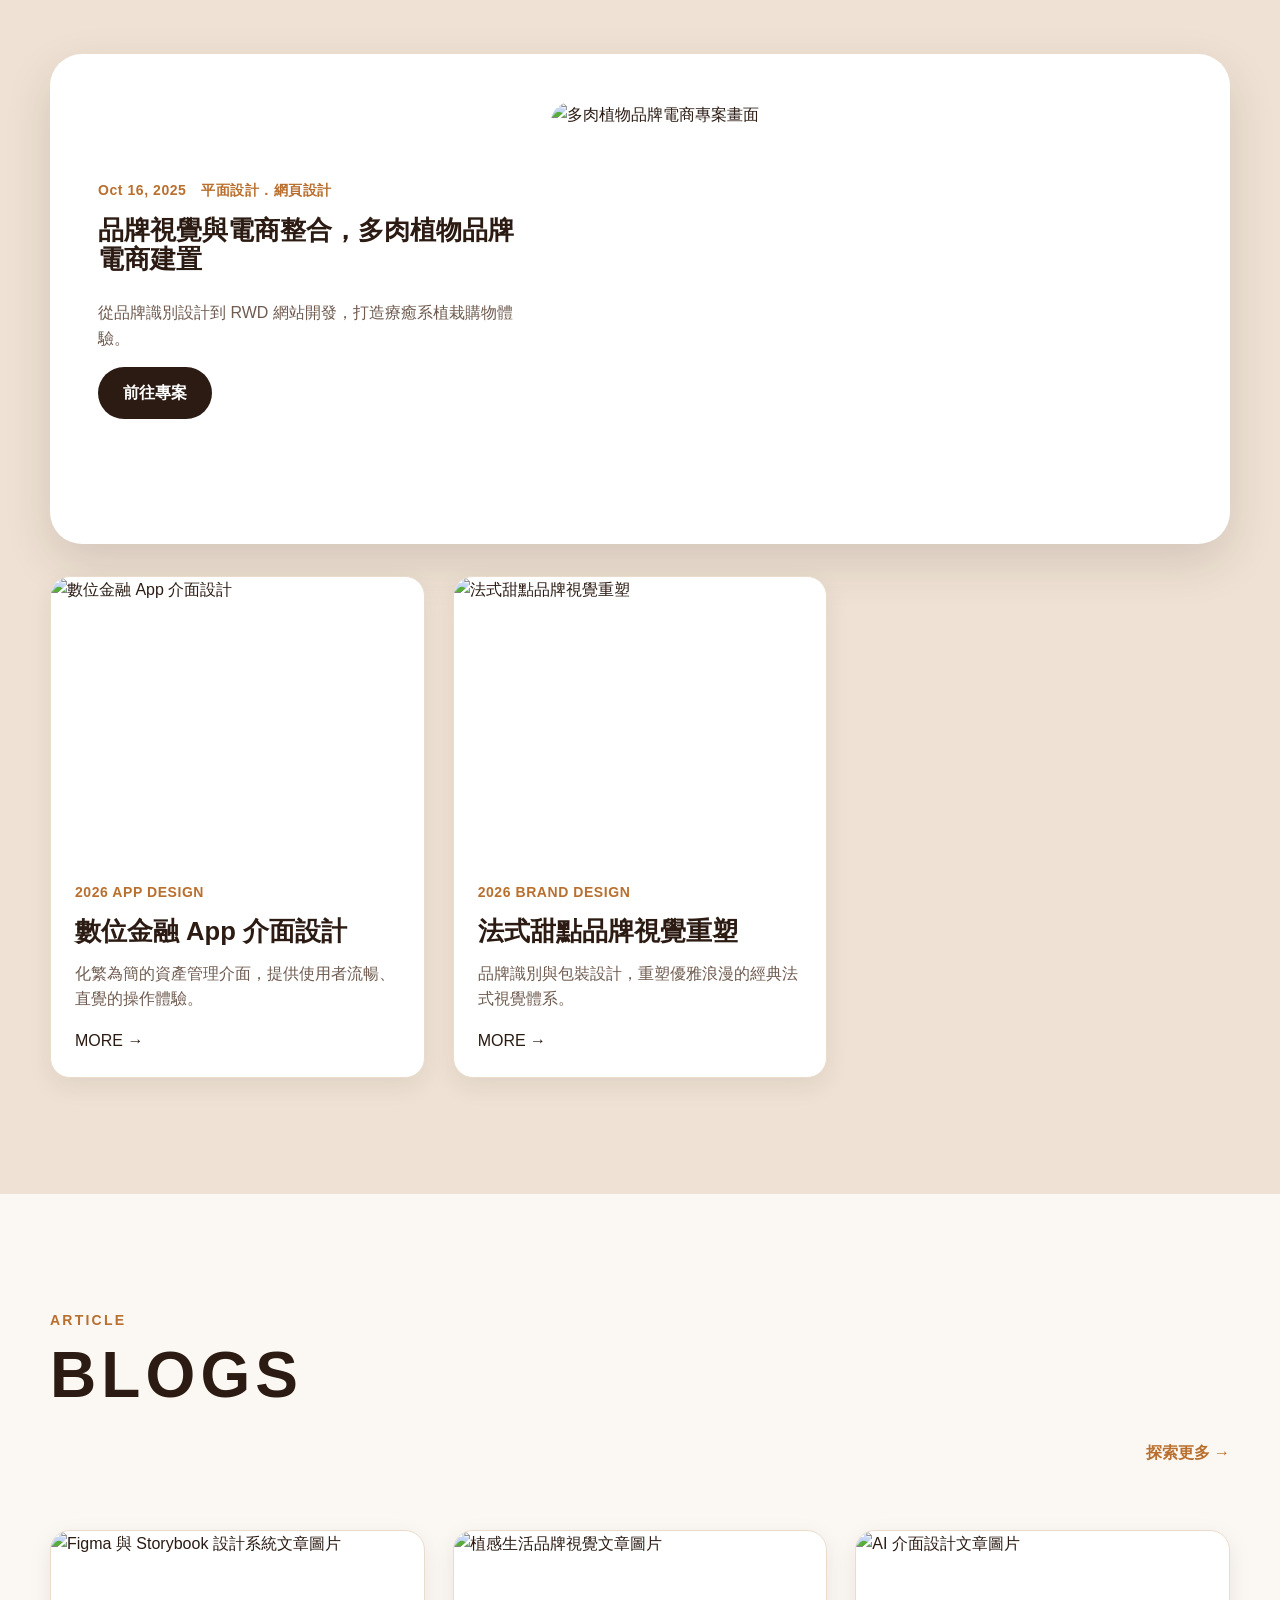
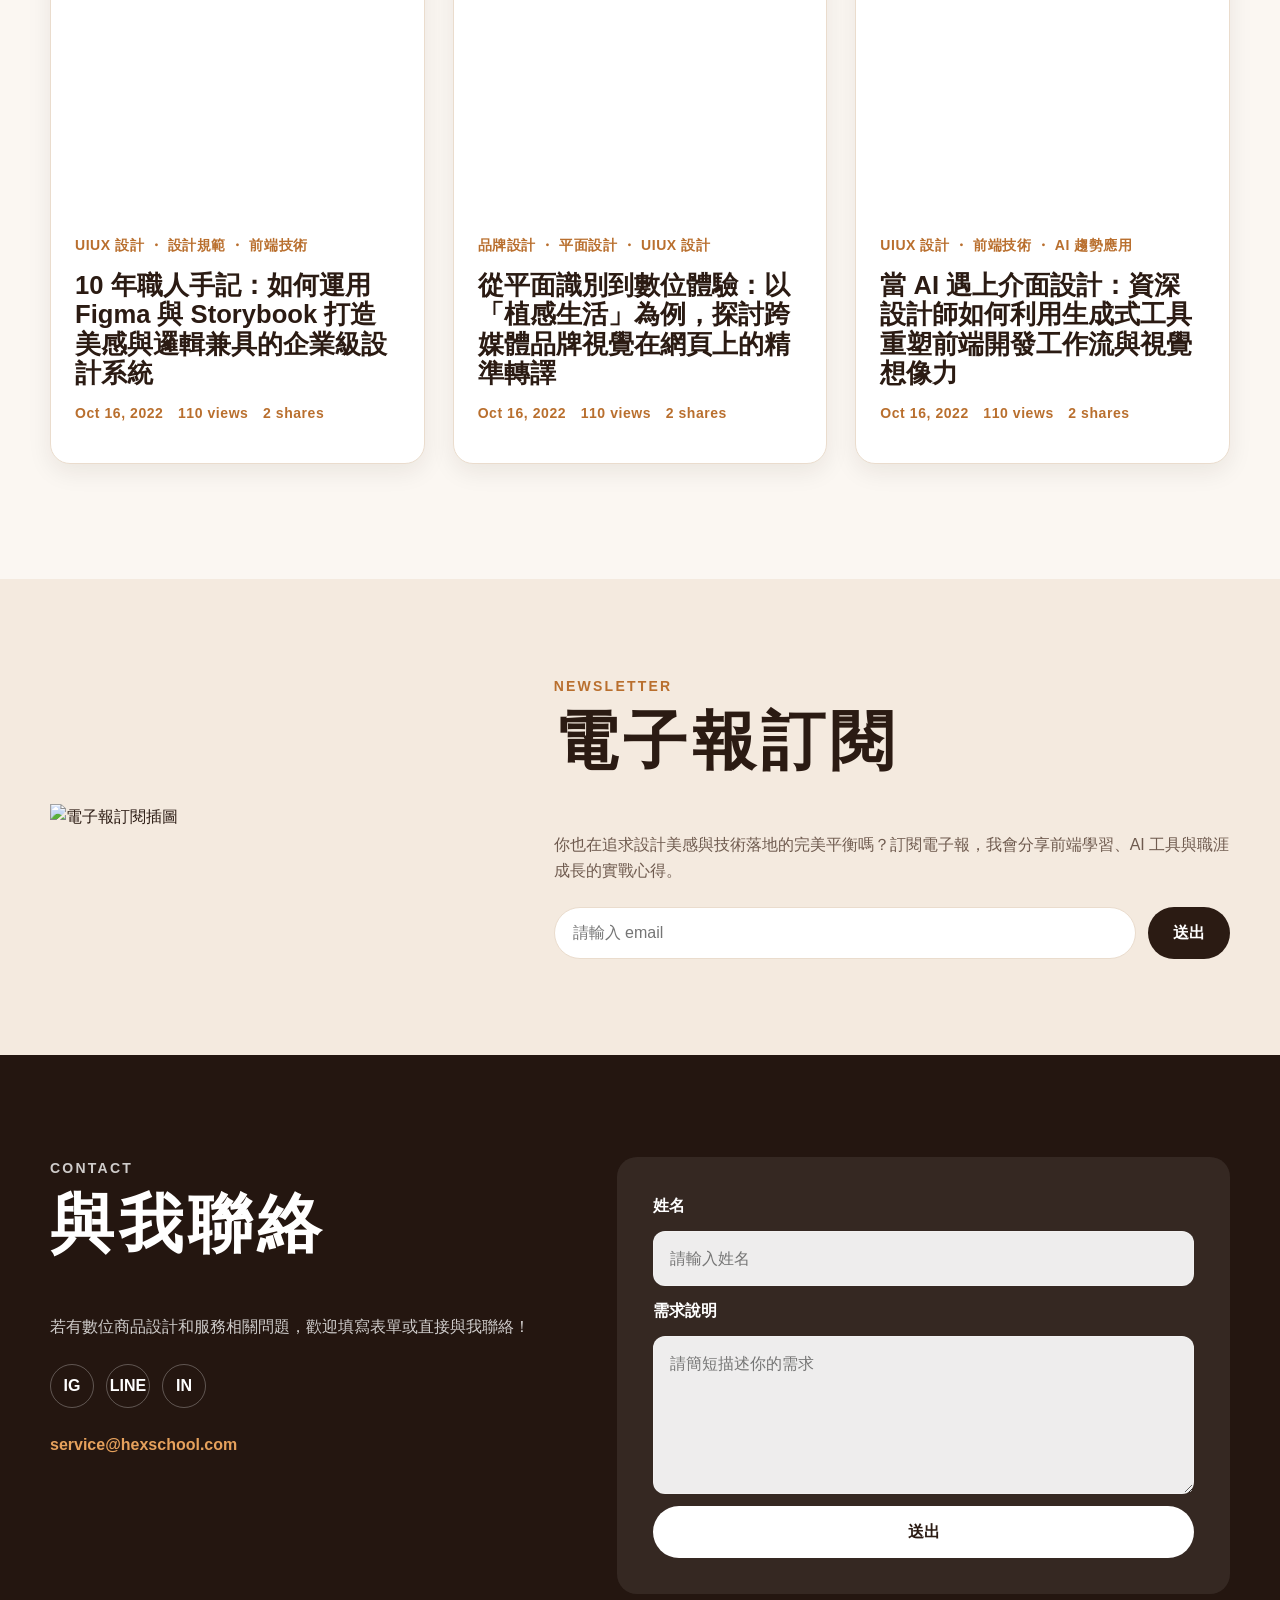
==== commit 09ce58b1: "新增5個部落格文章頁面，並更新首頁與部落格導航及樣式" ====
--- a/index.html
+++ b/index.html
@@ -134,30 +134,30 @@
           <a class="text-link" href="./blog.html">探索更多 →</a>
         </div>
         <div class="blog-grid blog-grid--preview">
-          <article class="blog-card" data-aos="fade-up">
+          <a class="blog-card" href="./blog-figma-storybook.html" data-aos="fade-up">
             <img src="https://raw.githubusercontent.com/hexschool/2022-web-layout-training/main/2026-web-camp/blog_2.png" alt="Figma 與 Storybook 設計系統文章圖片">
             <div class="blog-card__body">
               <p class="tagline">UIUX 設計 ・ 設計規範 ・ 前端技術</p>
               <h3>10 年職人手記：如何運用 Figma 與 Storybook 打造美感與邏輯兼具的企業級設計系統</h3>
               <p class="meta">Oct 16, 2022　110 views　2 shares</p>
             </div>
-          </article>
-          <article class="blog-card" data-aos="fade-up" data-aos-delay="100">
+          </a>
+          <a class="blog-card" href="./blog-brand-visual.html" data-aos="fade-up" data-aos-delay="100">
             <img src="https://raw.githubusercontent.com/hexschool/2022-web-layout-training/main/2026-web-camp/blog_3.png" alt="植感生活品牌視覺文章圖片">
             <div class="blog-card__body">
               <p class="tagline">品牌設計 ・ 平面設計 ・ UIUX 設計</p>
               <h3>從平面識別到數位體驗：以「植感生活」為例，探討跨媒體品牌視覺在網頁上的精準轉譯</h3>
               <p class="meta">Oct 16, 2022　110 views　2 shares</p>
             </div>
-          </article>
-          <article class="blog-card" data-aos="fade-up" data-aos-delay="200">
-            <img src="https://raw.githubusercontent.com/hexschool/2022-web-layout-training/main/2026-web-camp/blog_5.png" alt="金融 App 設計文章圖片">
+          </a>
+          <a class="blog-card" href="./blog-ai-interface-design.html" data-aos="fade-up" data-aos-delay="200">
+            <img src="https://raw.githubusercontent.com/hexschool/2022-web-layout-training/main/2026-web-camp/blog_4.png" alt="AI 介面設計文章圖片">
             <div class="blog-card__body">
-              <p class="tagline">前端技術 ・ 後端架構 ・ AI 趨勢應用</p>
-              <h3>揭開金融 App 的設計密碼：如何優化 Open Bank API 的複雜數據呈現與後端串接安全性</h3>
+              <p class="tagline">UIUX 設計 ・ 前端技術 ・ AI 趨勢應用</p>
+              <h3>當 AI 遇上介面設計：資深設計師如何利用生成式工具重塑前端開發工作流與視覺想像力</h3>
               <p class="meta">Oct 16, 2022　110 views　2 shares</p>
             </div>
-          </article>
+          </a>
         </div>
       </div>
     </section>
--- a/css/style.css
+++ b/css/style.css
@@ -998,3 +998,221 @@
     width: 100%;
   }
 }
+
+/* Blog list links and article detail pages */
+.blog-index-section {
+  padding-block: clamp(32px, 5vw, 72px);
+}
+
+.blog-card {
+  color: inherit;
+  transition: transform 0.25s ease, box-shadow 0.25s ease, border-color 0.25s ease;
+}
+
+.blog-card:hover,
+.blog-card:focus-visible {
+  transform: translateY(-4px);
+  border-color: rgba(185, 111, 46, 0.55);
+  box-shadow: var(--shadow-md);
+}
+
+.blog-card:focus-visible {
+  outline: 3px solid rgba(230, 161, 92, 0.6);
+  outline-offset: 4px;
+}
+
+.blog-card h2,
+.blog-card h3 {
+  overflow-wrap: anywhere;
+}
+
+.category-panel h1 {
+  margin-bottom: 20px;
+  font-size: 24px;
+  line-height: 1.2;
+  letter-spacing: 0.04em;
+}
+
+.article-page {
+  padding-bottom: clamp(56px, 8vw, 96px);
+}
+
+.article-hero {
+  padding-block: clamp(48px, 7vw, 96px) clamp(28px, 5vw, 56px);
+  background: linear-gradient(135deg, #fff8f1, #f2e5d7);
+}
+
+.article-hero__inner {
+  max-width: 960px;
+}
+
+.breadcrumb {
+  display: flex;
+  flex-wrap: wrap;
+  gap: 8px;
+  margin-bottom: 28px;
+  color: var(--color-primary-soft);
+  font-size: 14px;
+  font-weight: 700;
+}
+
+.breadcrumb a:hover {
+  color: var(--color-accent-dark);
+}
+
+.article-hero h1 {
+  max-width: 980px;
+  margin-bottom: 20px;
+  font-size: clamp(36px, 6vw, 72px);
+  letter-spacing: 0.04em;
+  overflow-wrap: anywhere;
+}
+
+.article-meta {
+  margin-top: 22px;
+}
+
+.article-container {
+  margin-top: clamp(32px, 5vw, 64px);
+}
+
+.article-cover {
+  margin: 0 0 clamp(32px, 5vw, 64px);
+  overflow: clip;
+  border-radius: var(--radius-lg);
+  box-shadow: var(--shadow-md);
+}
+
+.article-cover img {
+  width: 100%;
+  aspect-ratio: 16 / 7;
+}
+
+.article-layout {
+  display: grid;
+  grid-template-columns: minmax(220px, 280px) minmax(0, 1fr);
+  gap: clamp(28px, 5vw, 72px);
+  align-items: start;
+}
+
+.article-sidebar {
+  position: sticky;
+  top: 96px;
+  display: grid;
+  gap: 20px;
+  min-width: 0;
+}
+
+.back-link,
+.article-toc {
+  display: block;
+  padding: 20px;
+  border: 1px solid var(--color-border);
+  border-radius: var(--radius-md);
+  background: var(--color-surface);
+  box-shadow: var(--shadow-sm);
+}
+
+.back-link {
+  color: var(--color-accent-dark);
+  font-weight: 900;
+}
+
+.article-toc p:last-child {
+  margin-bottom: 0;
+}
+
+.article-content {
+  min-width: 0;
+  padding: clamp(24px, 4vw, 48px);
+  border: 1px solid var(--color-border);
+  border-radius: var(--radius-lg);
+  background: var(--color-surface);
+  box-shadow: var(--shadow-sm);
+}
+
+.article-content .lead {
+  margin-bottom: 32px;
+  color: var(--color-primary);
+  font-weight: 700;
+}
+
+.article-content section + section,
+.article-content figure + section,
+.article-content section + figure {
+  margin-top: 36px;
+}
+
+.article-content h2 {
+  margin-bottom: 14px;
+  font-size: clamp(28px, 4vw, 42px);
+  letter-spacing: 0.04em;
+}
+
+.article-content p {
+  font-size: 18px;
+}
+
+.article-inline-image {
+  margin-inline: 0;
+  overflow: clip;
+  border-radius: var(--radius-md);
+  background: var(--color-surface-2);
+}
+
+.article-inline-image img {
+  width: 100%;
+  aspect-ratio: 16 / 9;
+}
+
+.article-inline-image figcaption {
+  padding: 14px 18px 18px;
+  color: var(--color-primary-soft);
+  font-size: 14px;
+}
+
+.article-content blockquote {
+  margin: 40px 0 0;
+  padding: 24px;
+  border-left: 6px solid var(--color-accent);
+  border-radius: var(--radius-sm);
+  background: #fff8f1;
+}
+
+.article-content blockquote p {
+  margin-bottom: 0;
+  color: var(--color-primary);
+  font-weight: 800;
+}
+
+.related-posts {
+  padding-top: 0;
+}
+
+@media (max-width: 1024px) {
+  .article-layout {
+    grid-template-columns: 1fr;
+  }
+
+  .article-sidebar {
+    position: static;
+  }
+}
+
+@media (max-width: 768px) {
+  .blog-index-section {
+    padding-block: 28px 64px;
+  }
+
+  .article-cover img {
+    aspect-ratio: 4 / 3;
+  }
+
+  .article-content {
+    padding: 22px;
+  }
+
+  .article-content p {
+    font-size: 16px;
+  }
+}
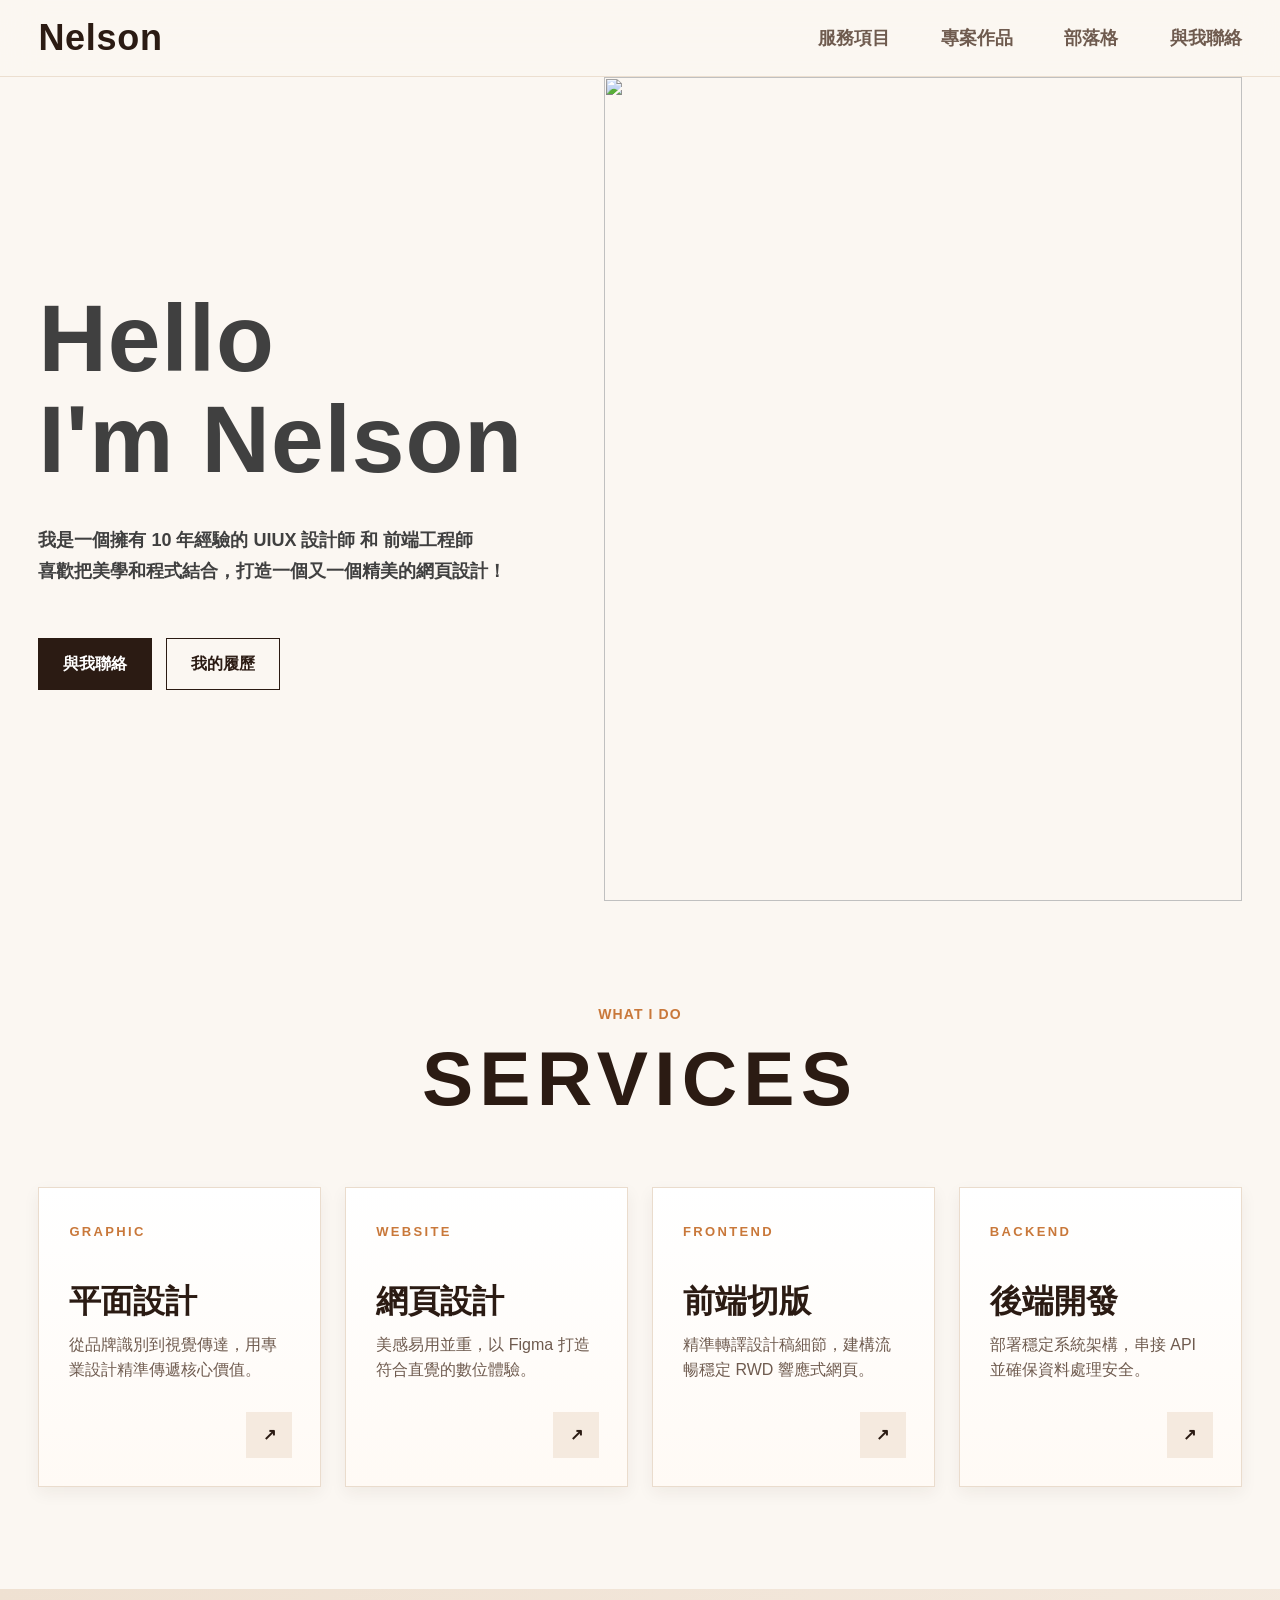
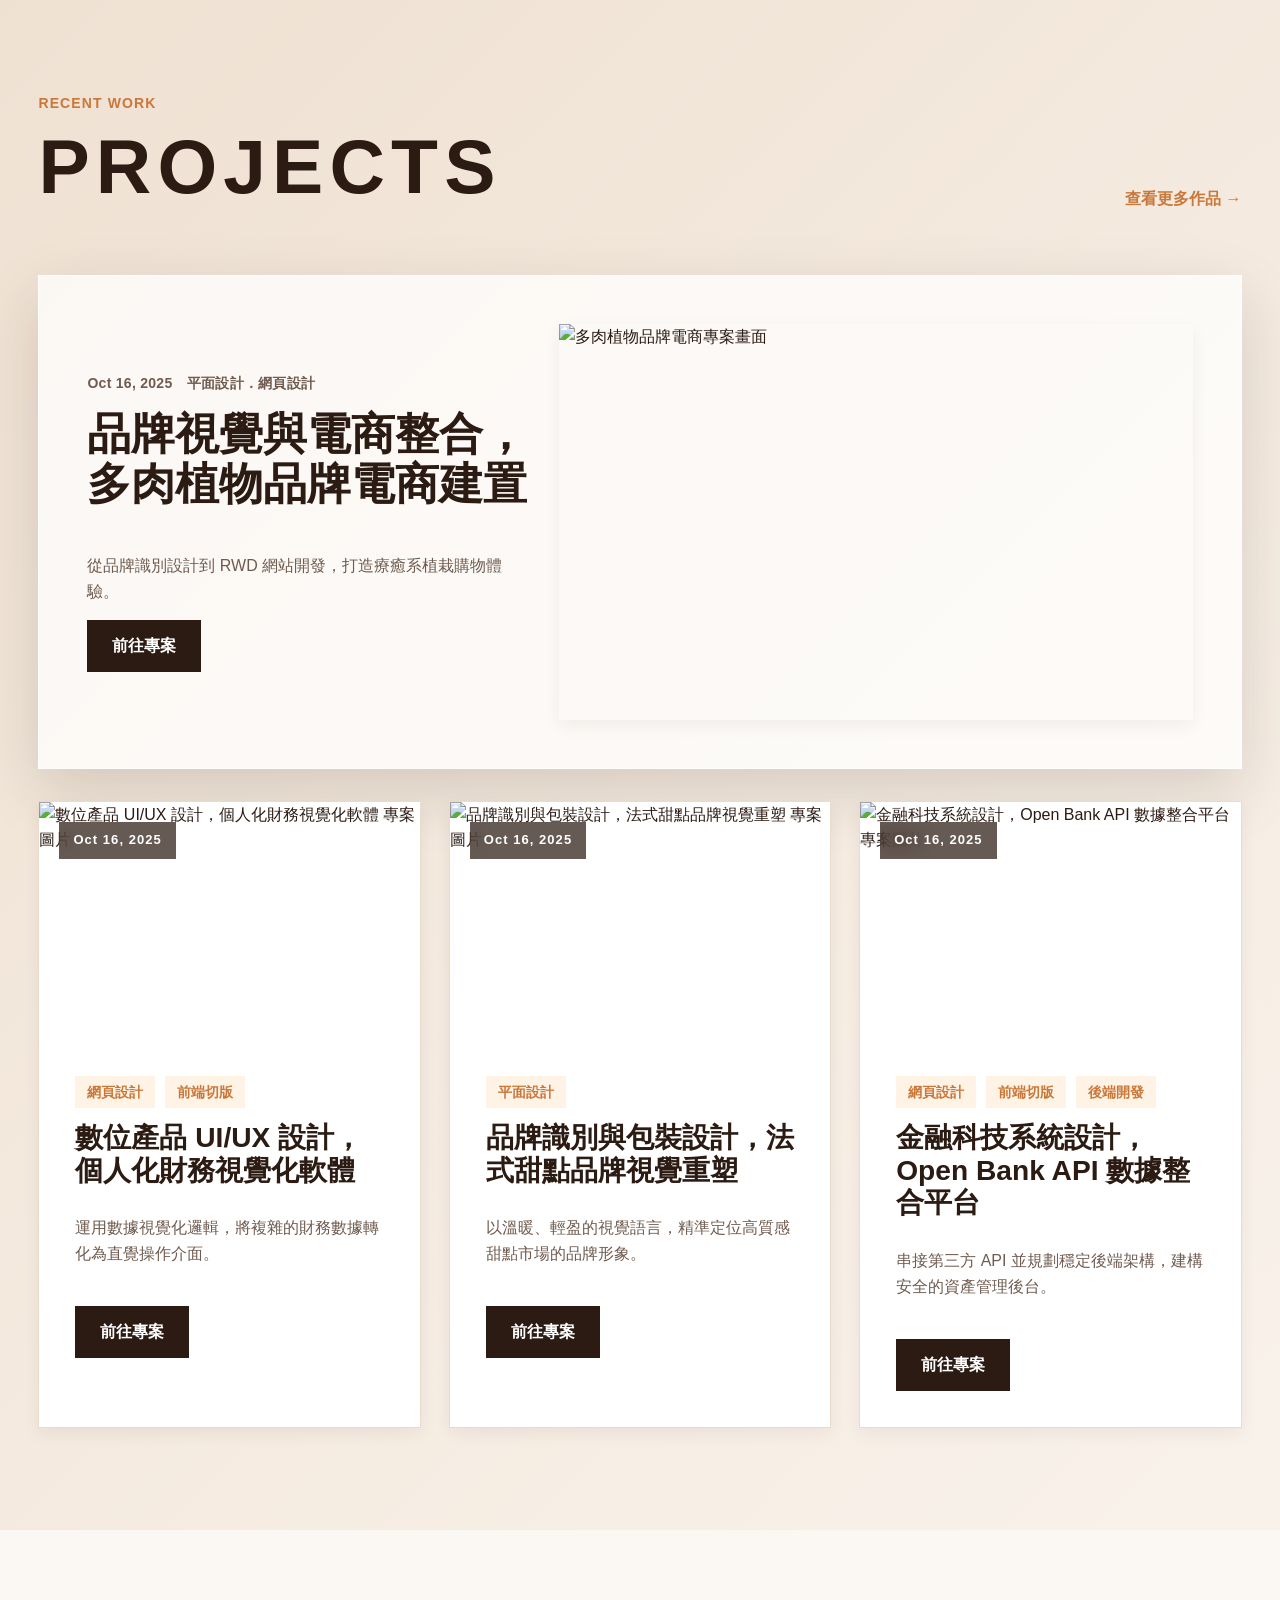
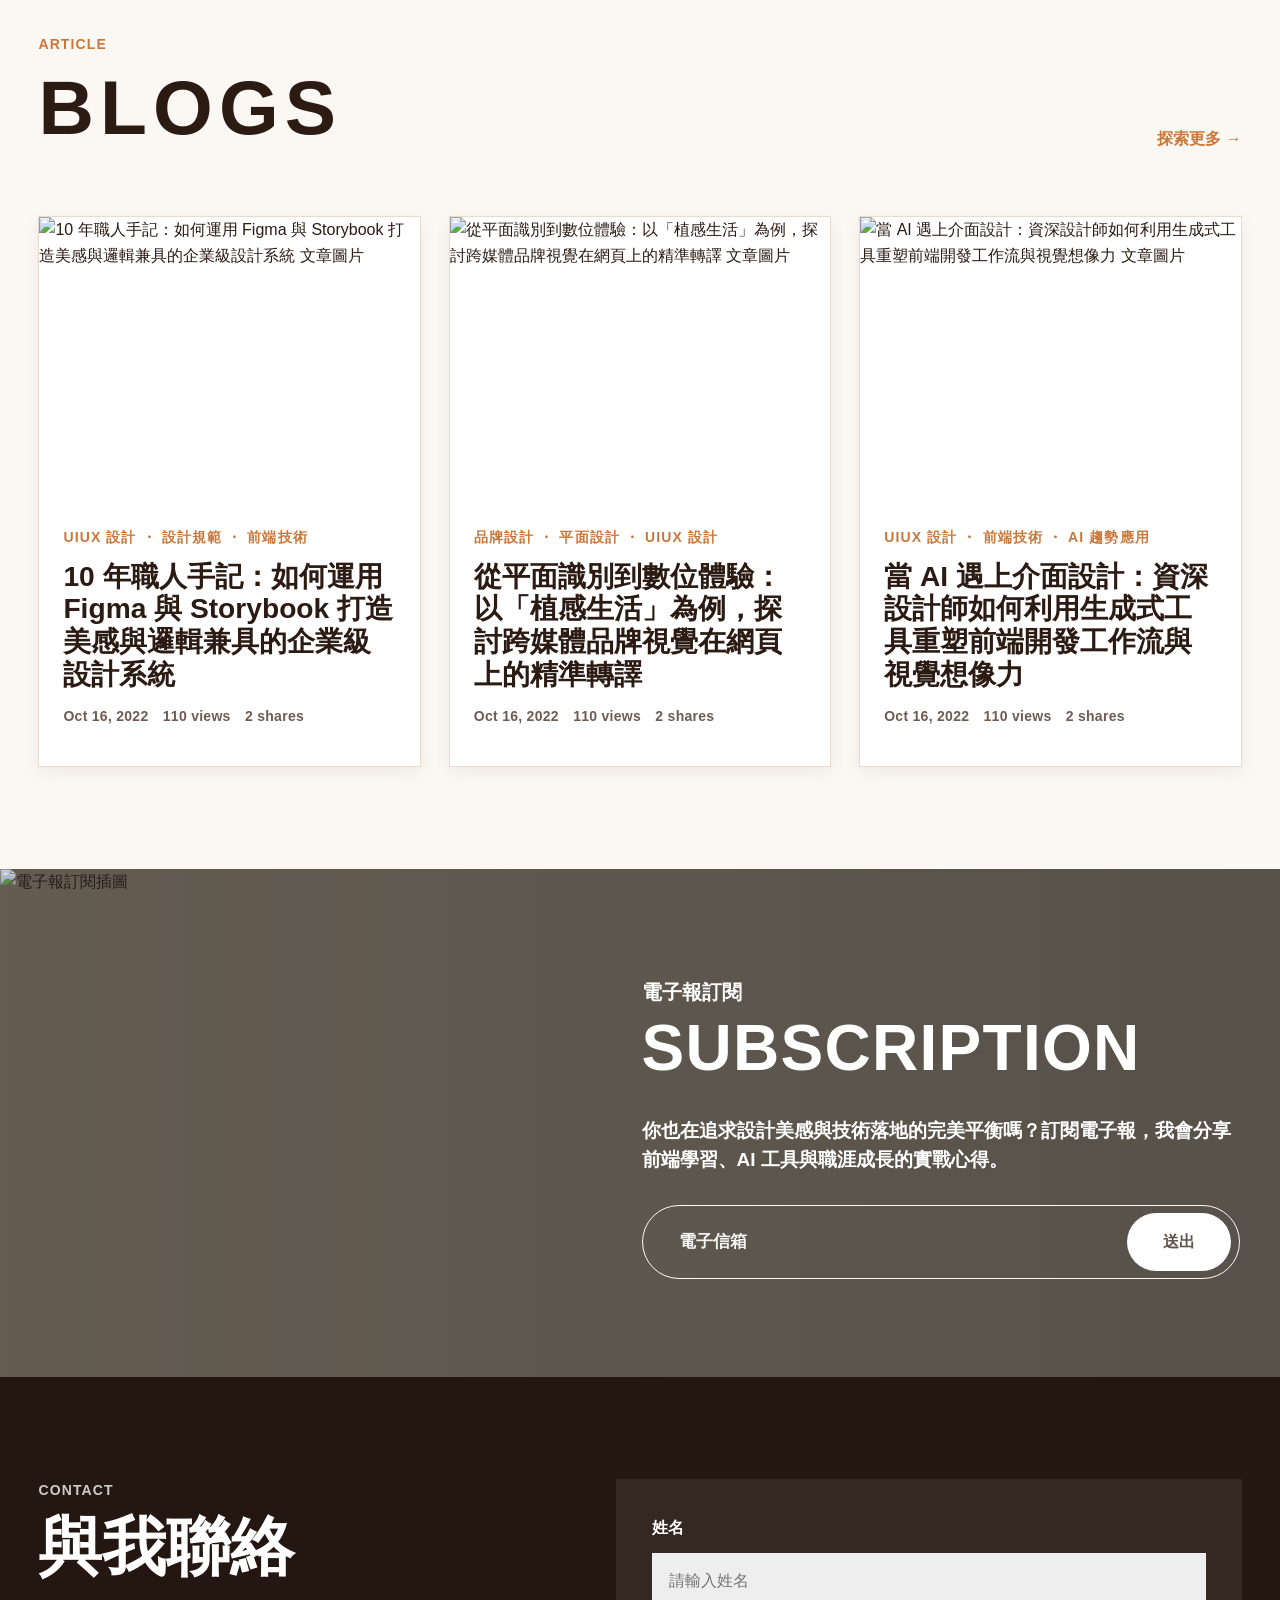
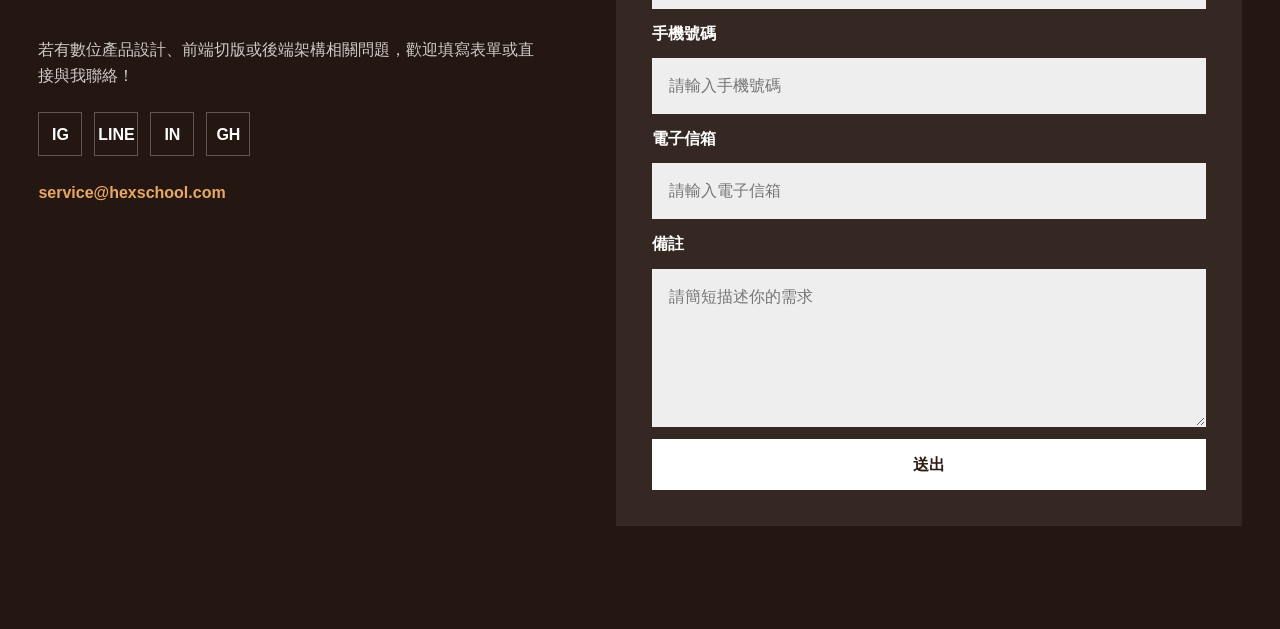
==== commit 7d9b38fe: "重構專案篩選與互動視窗功能；更新專案資料結構並改善無障礙功能。強化服務與專案頁面的描述內容及版面配置。" ====
--- a/index.html
+++ b/index.html
@@ -19,32 +19,37 @@
         <span></span>
       </button>
       <nav id="primary-nav" class="primary-nav" aria-label="主要導覽">
-        <a class="active" href="./index.html">首頁</a>
         <a href="./service.html">服務項目</a>
         <a href="./projects.html">專案作品</a>
         <a href="./blog.html">部落格</a>
+        <a href="#contact">與我聯絡</a>
       </nav>
     </div>
   </header>
 
   <main>
-    <section class="home-hero section-soft">
-      <div class="container home-hero__inner">
+    <section class="home-hero" aria-labelledby="home-hero-title">
+      <div class="home-hero__inner">
         <div class="home-hero__content" data-aos="fade-up">
-          <p class="eyebrow">HELLO</p>
-          <h1>I'm Nelson</h1>
-          <p class="lead">專注於品牌網頁設計、使用者體驗優化與流暢的前端切版開發，用程式將視覺轉化為直覺的數位體驗。</p>
-          <div class="button-group">
-            <a class="btn btn-primary" href="./projects.html">作品集</a>
-            <a class="btn btn-outline" href="#contact">聯絡我</a>
-          </div>
-        </div>
-        <div class="home-hero__media" data-aos="zoom-in" data-aos-delay="120">
-          <img class="hero-person float-y" src="https://raw.githubusercontent.com/hexschool/2022-web-layout-training/main/2026-web-camp/index_person.png" alt="Nelson 個人形象照">
-          <img class="decora decora-1" src="https://raw.githubusercontent.com/hexschool/2022-web-layout-training/main/2026-web-camp/index_decora_1.png" alt="" aria-hidden="true">
-          <img class="decora decora-2" src="https://raw.githubusercontent.com/hexschool/2022-web-layout-training/main/2026-web-camp/index_decora_2.png" alt="" aria-hidden="true">
-          <img class="decora decora-3" src="https://raw.githubusercontent.com/hexschool/2022-web-layout-training/main/2026-web-camp/index_decora_3.png" alt="" aria-hidden="true">
-        </div>
+          <h1 id="home-hero-title"><span>Hello</span><span>I'm Nelson</span></h1>
+          <p class="home-hero__intro">我是一個擁有 10 年經驗的 UIUX 設計師 和 前端工程師<br>喜歡把美學和程式結合，打造一個又一個精美的網頁設計！</p>
+          <div class="button-group hero-buttons">
+            <a class="btn btn-primary" href="#contact">與我聯絡</a>
+            <a class="btn btn-outline" href="#service-title">我的履歷</a>
+          </div>
+        </div>
+
+        <div class="home-hero__media" aria-hidden="true">
+          <img class="hero-person" src="https://raw.githubusercontent.com/hexschool/2022-web-layout-training/main/2026-web-camp/index_person.png" alt="">
+        </div>
+
+        <img class="hero-decoration hero-decoration--flower-left" src="https://raw.githubusercontent.com/hexschool/2022-web-layout-training/main/2026-web-camp/index_decora_3.png" alt="" aria-hidden="true">
+        <img class="hero-decoration hero-decoration--line-top" src="https://raw.githubusercontent.com/hexschool/2022-web-layout-training/main/2026-web-camp/index_decora_4.png" alt="" aria-hidden="true">
+        <img class="hero-decoration hero-decoration--flower-center" src="https://raw.githubusercontent.com/hexschool/2022-web-layout-training/main/2026-web-camp/index_decora_3.png" alt="" aria-hidden="true">
+        <img class="hero-decoration hero-decoration--line-bottom" src="https://raw.githubusercontent.com/hexschool/2022-web-layout-training/main/2026-web-camp/index_decora_5.png" alt="" aria-hidden="true">
+        <img class="hero-decoration hero-decoration--blob-main" src="https://raw.githubusercontent.com/hexschool/2022-web-layout-training/main/2026-web-camp/index_decora_1.png" alt="" aria-hidden="true">
+        <img class="hero-decoration hero-decoration--flower-right" src="https://raw.githubusercontent.com/hexschool/2022-web-layout-training/main/2026-web-camp/index_decora_3.png" alt="" aria-hidden="true">
+        <img class="hero-decoration hero-decoration--blob-bottom" src="https://raw.githubusercontent.com/hexschool/2022-web-layout-training/main/2026-web-camp/index_decora_2.png" alt="" aria-hidden="true">
       </div>
     </section>
 
@@ -92,32 +97,62 @@
           </div>
           <a class="text-link" href="./projects.html">查看更多作品 →</a>
         </div>
-        <article class="featured-project" data-aos="fade-up">
+        <article class="featured-project shine-card" data-aos="fade-up">
           <div class="featured-project__content">
             <p class="meta">Oct 16, 2025　平面設計．網頁設計</p>
             <h3>品牌視覺與電商整合，多肉植物品牌電商建置</h3>
             <p>從品牌識別設計到 RWD 網站開發，打造療癒系植栽購物體驗。</p>
-            <a class="btn btn-primary" href="./projects.html">前往專案</a>
+            <a class="btn btn-primary" href="./projects.html?project=plantique">前往專案</a>
           </div>
           <img src="https://raw.githubusercontent.com/hexschool/2022-web-layout-training/main/2026-web-camp/project_1.png" alt="多肉植物品牌電商專案畫面">
         </article>
         <div class="project-grid project-grid--preview">
-          <article class="project-card" data-aos="fade-up">
-            <img src="https://raw.githubusercontent.com/hexschool/2022-web-layout-training/main/2026-web-camp/project_2.png" alt="數位金融 App 介面設計">
-            <div class="project-card__body">
-              <p class="meta">2026 APP DESIGN</p>
-              <h3>數位金融 App 介面設計</h3>
-              <p>化繁為簡的資產管理介面，提供使用者流暢、直覺的操作體驗。</p>
-              <a href="./projects.html">MORE →</a>
-            </div>
-          </article>
-          <article class="project-card" data-aos="fade-up" data-aos-delay="120">
-            <img src="https://raw.githubusercontent.com/hexschool/2022-web-layout-training/main/2026-web-camp/project_3.png" alt="法式甜點品牌視覺重塑">
-            <div class="project-card__body">
-              <p class="meta">2026 BRAND DESIGN</p>
-              <h3>法式甜點品牌視覺重塑</h3>
-              <p>品牌識別與包裝設計，重塑優雅浪漫的經典法式視覺體系。</p>
-              <a href="./projects.html">MORE →</a>
+                    <article class="project-card project-card--large shine-card" data-aos="fade-up">
+            <div class="project-card__image-wrap">
+              <img src="https://raw.githubusercontent.com/hexschool/2022-web-layout-training/main/2026-web-camp/project_2.png" alt="數位產品 UI/UX 設計，個人化財務視覺化軟體 專案圖片">
+              <span class="project-card__badge">Oct 16, 2025</span>
+            </div>
+            <div class="project-card__body project-card__body--large">
+              <ul class="project-tags" aria-label="專案標籤">
+                <li>網頁設計</li><li>前端切版</li>
+              </ul>
+              <h3>數位產品 UI/UX 設計，個人化財務視覺化軟體</h3>
+              <p>運用數據視覺化邏輯，將複雜的財務數據轉化為直覺操作介面。</p>
+              <div class="project-card__actions">
+                <a class="btn btn-primary" href="./projects.html?project=finance">前往專案</a>
+              </div>
+            </div>
+          </article>
+                    <article class="project-card project-card--large shine-card" data-aos="fade-up" data-aos-delay="120">
+            <div class="project-card__image-wrap">
+              <img src="https://raw.githubusercontent.com/hexschool/2022-web-layout-training/main/2026-web-camp/project_3.png" alt="品牌識別與包裝設計，法式甜點品牌視覺重塑 專案圖片">
+              <span class="project-card__badge">Oct 16, 2025</span>
+            </div>
+            <div class="project-card__body project-card__body--large">
+              <ul class="project-tags" aria-label="專案標籤">
+                <li>平面設計</li>
+              </ul>
+              <h3>品牌識別與包裝設計，法式甜點品牌視覺重塑</h3>
+              <p>以溫暖、輕盈的視覺語言，精準定位高質感甜點市場的品牌形象。</p>
+              <div class="project-card__actions">
+                <a class="btn btn-primary" href="./projects.html?project=patisserie">前往專案</a>
+              </div>
+            </div>
+          </article>
+                    <article class="project-card project-card--large shine-card" data-aos="fade-up" data-aos-delay="240">
+            <div class="project-card__image-wrap">
+              <img src="https://raw.githubusercontent.com/hexschool/2022-web-layout-training/main/2026-web-camp/project_4.png" alt="金融科技系統設計，Open Bank API 數據整合平台 專案圖片">
+              <span class="project-card__badge">Oct 16, 2025</span>
+            </div>
+            <div class="project-card__body project-card__body--large">
+              <ul class="project-tags" aria-label="專案標籤">
+                <li>網頁設計</li><li>前端切版</li><li>後端開發</li>
+              </ul>
+              <h3>金融科技系統設計，Open Bank API 數據整合平台</h3>
+              <p>串接第三方 API 並規劃穩定後端架構，建構安全的資產管理後台。</p>
+              <div class="project-card__actions">
+                <a class="btn btn-primary" href="./projects.html?project=openbank">前往專案</a>
+              </div>
             </div>
           </article>
         </div>
@@ -135,7 +170,7 @@
         </div>
         <div class="blog-grid blog-grid--preview">
           <a class="blog-card" href="./blog-figma-storybook.html" data-aos="fade-up">
-            <img src="https://raw.githubusercontent.com/hexschool/2022-web-layout-training/main/2026-web-camp/blog_2.png" alt="Figma 與 Storybook 設計系統文章圖片">
+            <img src="https://raw.githubusercontent.com/hexschool/2022-web-layout-training/main/2026-web-camp/blog_2.png" alt="10 年職人手記：如何運用 Figma 與 Storybook 打造美感與邏輯兼具的企業級設計系統 文章圖片">
             <div class="blog-card__body">
               <p class="tagline">UIUX 設計 ・ 設計規範 ・ 前端技術</p>
               <h3>10 年職人手記：如何運用 Figma 與 Storybook 打造美感與邏輯兼具的企業級設計系統</h3>
@@ -143,7 +178,7 @@
             </div>
           </a>
           <a class="blog-card" href="./blog-brand-visual.html" data-aos="fade-up" data-aos-delay="100">
-            <img src="https://raw.githubusercontent.com/hexschool/2022-web-layout-training/main/2026-web-camp/blog_3.png" alt="植感生活品牌視覺文章圖片">
+            <img src="https://raw.githubusercontent.com/hexschool/2022-web-layout-training/main/2026-web-camp/blog_3.png" alt="從平面識別到數位體驗：以「植感生活」為例，探討跨媒體品牌視覺在網頁上的精準轉譯 文章圖片">
             <div class="blog-card__body">
               <p class="tagline">品牌設計 ・ 平面設計 ・ UIUX 設計</p>
               <h3>從平面識別到數位體驗：以「植感生活」為例，探討跨媒體品牌視覺在網頁上的精準轉譯</h3>
@@ -151,7 +186,7 @@
             </div>
           </a>
           <a class="blog-card" href="./blog-ai-interface-design.html" data-aos="fade-up" data-aos-delay="200">
-            <img src="https://raw.githubusercontent.com/hexschool/2022-web-layout-training/main/2026-web-camp/blog_4.png" alt="AI 介面設計文章圖片">
+            <img src="https://raw.githubusercontent.com/hexschool/2022-web-layout-training/main/2026-web-camp/blog_4.png" alt="當 AI 遇上介面設計：資深設計師如何利用生成式工具重塑前端開發工作流與視覺想像力 文章圖片">
             <div class="blog-card__body">
               <p class="tagline">UIUX 設計 ・ 前端技術 ・ AI 趨勢應用</p>
               <h3>當 AI 遇上介面設計：資深設計師如何利用生成式工具重塑前端開發工作流與視覺想像力</h3>
@@ -165,13 +200,13 @@
     <section class="subscription" aria-labelledby="subscription-title" data-aos="fade-up">
       <div class="container subscription__inner">
         <img src="https://raw.githubusercontent.com/hexschool/2022-web-layout-training/main/2026-web-camp/subscription.png" alt="電子報訂閱插圖">
-        <div>
-          <p class="eyebrow">NEWSLETTER</p>
-          <h2 id="subscription-title">電子報訂閱</h2>
+        <div class="subscription__content">
+          <p class="subscription__kicker">電子報訂閱</p>
+          <h2 id="subscription-title">SUBSCRIPTION</h2>
           <p>你也在追求設計美感與技術落地的完美平衡嗎？訂閱電子報，我會分享前端學習、AI 工具與職涯成長的實戰心得。</p>
           <form class="inline-form">
-            <label class="sr-only" for="home-email">電子信箱</label>
-            <input id="home-email" type="email" placeholder="請輸入 email" required>
+            <label class="sr-only" for="home-subscribe-email">電子信箱</label>
+            <input id="home-subscribe-email" type="email" placeholder="電子信箱" required>
             <button class="btn btn-primary" type="submit">送出</button>
           </form>
         </div>
@@ -184,18 +219,23 @@
       <div data-aos="fade-up">
         <p class="eyebrow">CONTACT</p>
         <h2>與我聯絡</h2>
-        <p>若有數位商品設計和服務相關問題，歡迎填寫表單或直接與我聯絡！</p>
+        <p>若有數位產品設計、前端切版或後端架構相關問題，歡迎填寫表單或直接與我聯絡！</p>
         <div class="social-links" aria-label="社群連結">
           <a href="#">IG</a>
           <a href="#">LINE</a>
           <a href="#">IN</a>
+          <a href="#">GH</a>
         </div>
         <a class="mail-link" href="mailto:service@hexschool.com">service@hexschool.com</a>
       </div>
       <form class="contact-form" data-aos="fade-up" data-aos-delay="120">
         <label for="home-name">姓名</label>
         <input id="home-name" type="text" placeholder="請輸入姓名" required>
-        <label for="home-message">需求說明</label>
+        <label for="home-phone">手機號碼</label>
+        <input id="home-phone" type="tel" placeholder="請輸入手機號碼">
+        <label for="home-email">電子信箱</label>
+        <input id="home-email" type="email" placeholder="請輸入電子信箱" required>
+        <label for="home-message">備註</label>
         <textarea id="home-message" rows="5" placeholder="請簡短描述你的需求" required></textarea>
         <button class="btn btn-light" type="submit">送出</button>
       </form>
--- a/css/style.css
+++ b/css/style.css
@@ -1,21 +1,35 @@
+
+/* 全站移除導圓角：避免任何卡片、按鈕、表單、圖片或第三方樣式產生圓角 */
+*,
+*::before,
+*::after {
+  border-radius: 0 !important;
+}
+
 :root {
   --color-bg: #fbf7f2;
+  --color-bg-soft: #f5eadf;
   --color-surface: #ffffff;
-  --color-surface-2: #f4eadf;
+  --color-surface-warm: #fffaf5;
   --color-primary: #2b1b13;
-  --color-primary-soft: #6f5b4f;
-  --color-accent: #e6a15c;
-  --color-accent-dark: #b96f2e;
+  --color-primary-2: #3a261b;
+  --color-muted: #6f5b4f;
+  --color-muted-2: #8f7b70;
+  --color-accent: #c9783a;
+  --color-accent-2: #e7a768;
   --color-border: #eadccd;
-  --color-footer: #241610;
-  --shadow-sm: 0 8px 24px rgba(43, 27, 19, 0.08);
-  --shadow-md: 0 18px 48px rgba(43, 27, 19, 0.14);
-  --radius-sm: 12px;
-  --radius-md: 20px;
-  --radius-lg: 32px;
-  --container: 1180px;
-  --section-y: clamp(72px, 9vw, 128px);
-  --font-sans: "Helvetica Neue", Arial, "Noto Sans TC", "PingFang TC", "Microsoft JhengHei", sans-serif;
+  --color-border-strong: #dcc7b1;
+  --shadow-xs: 0 6px 16px rgba(43, 27, 19, 0.06);
+  --shadow-sm: 0 12px 30px rgba(43, 27, 19, 0.1);
+  --shadow-md: 0 22px 58px rgba(43, 27, 19, 0.15);
+  --shadow-lg: 0 34px 90px rgba(43, 27, 19, 0.24);
+  --radius-sm: 0px;
+  --radius-md: 0px;
+  --radius-lg: 0px;
+  --radius-pill: 0px;
+  --container: 1376px;
+  --section-y: clamp(72px, 8vw, 128px);
+  --font-sans: "Noto Sans TC", "PingFang TC", "Microsoft JhengHei", "Helvetica Neue", Arial, sans-serif;
 }
 
 * {
@@ -65,36 +79,39 @@
 h1,
 h2,
 h3,
-p {
+h4,
+p,
+figure,
+ul,
+ol,
+blockquote {
   margin-top: 0;
 }
 
 h1,
 h2,
-h3 {
-  line-height: 1.15;
-}
-
-h1 {
-  font-size: clamp(48px, 8vw, 104px);
-  letter-spacing: 0.04em;
-}
-
-h2 {
-  font-size: clamp(36px, 5vw, 64px);
-  letter-spacing: 0.08em;
-}
-
-h3 {
-  font-size: clamp(22px, 2vw, 30px);
+h3,
+h4 {
+  line-height: 1.16;
+  color: var(--color-primary);
 }
 
 p {
-  color: var(--color-primary-soft);
+  color: var(--color-muted);
+}
+
+ul,
+ol {
+  padding-left: 1.25em;
 }
 
 .container {
-  width: min(var(--container), calc(100% - 48px));
+  width: min(var(--container), calc(100% - clamp(32px, 6vw, 96px)));
+  margin-inline: auto;
+}
+
+.container-narrow {
+  width: min(960px, calc(100% - clamp(32px, 6vw, 96px)));
   margin-inline: auto;
 }
 
@@ -102,12 +119,16 @@
   padding-block: var(--section-y);
 }
 
+.section-compact {
+  padding-block: clamp(48px, 6vw, 88px);
+}
+
 .section-soft {
-  background: linear-gradient(135deg, #fff8f1, #f2e5d7);
+  background: linear-gradient(135deg, rgba(255, 250, 245, 0.92), rgba(245, 234, 223, 0.92));
 }
 
 .section-deep {
-  background: #efe2d4;
+  background: linear-gradient(135deg, #efe1d2, #f9f2eb);
 }
 
 .section-heading {
@@ -117,31 +138,50 @@
 
 .section-heading--split {
   display: flex;
+  min-width: 0;
   align-items: end;
   justify-content: space-between;
   gap: 24px;
   text-align: left;
 }
 
+.section-heading h2 {
+  margin-bottom: 0;
+  font-size: clamp(40px, 6vw, 80px);
+  font-weight: 900;
+  letter-spacing: 0.08em;
+}
+
+.eyebrow,
+.tagline,
+.meta {
+  color: var(--color-accent);
+  font-size: 14px;
+  font-weight: 900;
+  letter-spacing: 0.08em;
+}
+
 .eyebrow {
   margin-bottom: 8px;
-  color: var(--color-accent-dark);
-  font-size: 14px;
-  font-weight: 700;
-  letter-spacing: 0.16em;
   text-transform: uppercase;
+}
+
+.tagline {
+  margin-bottom: 12px;
+}
+
+.meta {
+  color: var(--color-muted);
+  letter-spacing: 0.02em;
 }
 
 .lead {
   font-size: clamp(18px, 2.2vw, 24px);
-}
-
-.meta,
-.tagline {
-  color: var(--color-accent-dark);
-  font-size: 14px;
-  font-weight: 700;
-  letter-spacing: 0.04em;
+  color: var(--color-primary-2);
+}
+
+.text-balance {
+  text-wrap: balance;
 }
 
 .sr-only {
@@ -159,49 +199,56 @@
 .site-header {
   position: sticky;
   top: 0;
-  z-index: 50;
-  background: rgba(251, 247, 242, 0.92);
-  border-bottom: 1px solid rgba(234, 220, 205, 0.8);
-  backdrop-filter: blur(16px);
+  z-index: 60;
+  background: rgba(251, 247, 242, 0.86);
+  border-bottom: 1px solid rgba(234, 220, 205, 0.9);
+  backdrop-filter: blur(18px);
 }
 
 .header-inner {
+  position: relative;
   display: flex;
   min-width: 0;
   align-items: center;
   justify-content: space-between;
-  padding-block: 18px;
+  min-height: 76px;
 }
 
 .logo {
-  font-size: 28px;
-  font-weight: 900;
-  letter-spacing: 0.04em;
+  display: inline-flex;
+  align-items: center;
+  color: var(--color-primary);
+  font-size: clamp(28px, 3vw, 36px);
+  font-weight: 900;
+  letter-spacing: 0.02em;
 }
 
 .primary-nav {
   display: flex;
   min-width: 0;
   align-items: center;
-  gap: clamp(20px, 3vw, 40px);
+  gap: clamp(24px, 4vw, 52px);
 }
 
 .primary-nav a {
   position: relative;
-  color: var(--color-primary-soft);
-  font-weight: 700;
+  color: var(--color-muted);
+  font-size: 18px;
+  font-weight: 900;
+  transition: color 0.22s ease;
 }
 
 .primary-nav a::after {
   position: absolute;
   left: 0;
-  bottom: -8px;
+  bottom: -12px;
   width: 100%;
-  height: 2px;
+  height: 3px;
+  border-radius: 0;
   background: var(--color-accent);
   transform: scaleX(0);
   transform-origin: left;
-  transition: transform 0.25s ease;
+  transition: transform 0.24s ease;
   content: "";
 }
 
@@ -221,7 +268,7 @@
   height: 44px;
   padding: 10px;
   border: 1px solid var(--color-border);
-  border-radius: 999px;
+  border-radius: 0;
   background: var(--color-surface);
 }
 
@@ -229,22 +276,38 @@
   display: block;
   height: 2px;
   margin-block: 5px;
+  border-radius: 0;
   background: var(--color-primary);
+  transition: transform 0.22s ease, opacity 0.22s ease;
+}
+
+.site-header.is-menu-open .menu-toggle span:nth-child(1) {
+  transform: translateY(7px) rotate(45deg);
+}
+
+.site-header.is-menu-open .menu-toggle span:nth-child(2) {
+  opacity: 0;
+}
+
+.site-header.is-menu-open .menu-toggle span:nth-child(3) {
+  transform: translateY(-7px) rotate(-45deg);
 }
 
 .btn {
   display: inline-flex;
+  min-width: 0;
+  min-height: 48px;
   align-items: center;
   justify-content: center;
-  min-height: 48px;
   padding: 12px 24px;
   border: 1px solid transparent;
-  border-radius: 999px;
-  font-weight: 800;
-  transition: transform 0.2s ease, box-shadow 0.2s ease, background-color 0.2s ease;
-}
-
-.btn:hover {
+  border-radius: 0;
+  font-weight: 900;
+  transition: transform 0.22s ease, box-shadow 0.22s ease, background-color 0.22s ease, border-color 0.22s ease;
+}
+
+.btn:hover,
+.btn:focus-visible {
   transform: translateY(-2px);
   box-shadow: var(--shadow-sm);
 }
@@ -254,9 +317,15 @@
   background: var(--color-primary);
 }
 
+.btn-primary:hover,
+.btn-primary:focus-visible {
+  background: #1d100b;
+}
+
 .btn-outline {
   border-color: var(--color-primary);
   color: var(--color-primary);
+  background: transparent;
 }
 
 .btn-light {
@@ -273,70 +342,182 @@
 .text-link {
   display: inline-flex;
   align-items: center;
+  gap: 8px;
   border: 0;
   background: transparent;
-  color: var(--color-accent-dark);
-  font-weight: 900;
+  color: var(--color-accent);
+  font-weight: 900;
+  transition: color 0.22s ease, transform 0.22s ease;
+}
+
+.text-link:hover,
+.text-link:focus-visible {
+  color: var(--color-primary);
+  transform: translateX(3px);
 }
 
 .home-hero {
-  padding-block: clamp(72px, 8vw, 120px);
+  position: relative;
+  background: var(--color-bg);
 }
 
 .home-hero__inner {
-  display: grid;
-  grid-template-columns: minmax(0, 1fr) minmax(280px, 0.85fr);
-  gap: clamp(32px, 6vw, 80px);
-  align-items: center;
+  position: relative;
+  display: grid;
+  grid-template-columns: minmax(0, 0.88fr) minmax(0, 1.12fr);
+  width: min(1760px, calc(100% - clamp(32px, 6vw, 112px)));
+  min-height: calc(100svh - 76px);
+  margin-inline: auto;
+  align-items: stretch;
+  gap: clamp(32px, 5vw, 88px);
+  isolation: isolate;
 }
 
 .home-hero__content {
-  min-width: 0;
+  position: relative;
+  z-index: 4;
+  display: flex;
+  min-width: 0;
+  flex-direction: column;
+  justify-content: center;
+  padding-block: clamp(72px, 8vw, 132px);
 }
 
 .home-hero__content h1 {
-  margin-bottom: 24px;
-}
-
-.home-hero__content .lead {
-  max-width: 640px;
-  margin-bottom: 32px;
+  display: grid;
+  margin-bottom: clamp(24px, 3vw, 36px);
+  color: #404040;
+  font-size: clamp(72px, 7.4vw, 128px);
+  font-weight: 900;
+  line-height: 1.06;
+  letter-spacing: 0.01em;
+}
+
+.home-hero__intro {
+  max-width: 560px;
+  margin-bottom: clamp(32px, 4vw, 52px);
+  color: #404040;
+  font-size: clamp(18px, 1.35vw, 24px);
+  font-weight: 800;
+  line-height: 1.72;
 }
 
 .home-hero__media {
   position: relative;
-  min-width: 0;
-  isolation: isolate;
+  z-index: 1;
+  min-width: 0;
+  align-self: stretch;
 }
 
 .hero-person {
+  width: 100%;
+  height: 100%;
+  min-height: min(820px, calc(100svh - 76px));
+  object-fit: cover;
+  object-position: center top;
+  border-radius: 0;
+  filter: none;
+  transform: none;
+  animation: none;
+}
+
+.hero-decoration {
+  position: absolute;
+  z-index: 3;
+  display: block;
+  max-width: none;
+  pointer-events: none;
+  user-select: none;
+  transform-origin: center;
+}
+
+.hero-decoration--flower-left {
+  top: 11%;
+  left: -3%;
+  width: clamp(108px, 12vw, 180px);
+  animation: heroSpin 18s linear infinite;
+}
+
+.hero-decoration--line-top {
+  top: 22%;
+  left: 13%;
+  width: clamp(210px, 22vw, 376px);
+  animation: heroFloatSmall 5.8s ease-in-out infinite;
+}
+
+.hero-decoration--flower-center {
+  bottom: 22%;
+  left: 34%;
+  width: clamp(72px, 8vw, 132px);
+  animation: heroSpin 20s linear infinite reverse;
+}
+
+.hero-decoration--line-bottom {
+  bottom: 7%;
+  left: 24%;
+  width: clamp(150px, 17vw, 280px);
+  animation: heroFloatSmall 6.4s ease-in-out infinite 0.5s;
+}
+
+.hero-decoration--blob-main {
+  top: 13%;
+  left: 42%;
+  width: clamp(170px, 17vw, 292px);
+  z-index: 5;
+  animation: heroBlob 7.2s ease-in-out infinite;
+}
+
+.hero-decoration--flower-right {
+  top: 27%;
+  right: 5%;
+  width: clamp(92px, 10vw, 168px);
+  z-index: 5;
+  animation: heroSpin 18s linear infinite;
+}
+
+.hero-decoration--blob-bottom {
+  right: 6%;
+  bottom: 12%;
+  width: clamp(120px, 13vw, 210px);
+  z-index: 5;
+  animation: heroBlob 6.6s ease-in-out infinite 0.35s;
+}
+
+.hero-buttons {
   position: relative;
-  z-index: 2;
-  width: min(100%, 520px);
-  margin-inline: auto;
-  border-radius: var(--radius-lg);
-}
-
-.decora {
-  position: absolute;
-  z-index: 1;
-  width: clamp(60px, 10vw, 140px);
-  pointer-events: none;
-}
-
-.decora-1 {
-  top: 8%;
-  left: 4%;
-}
-
-.decora-2 {
-  right: 2%;
-  bottom: 18%;
-}
-
-.decora-3 {
-  left: 18%;
-  bottom: 0;
+  z-index: 6;
+}
+
+
+.page-title {
+  padding-block: clamp(56px, 7vw, 108px) clamp(32px, 5vw, 56px);
+  border-bottom: 1px solid rgba(234, 220, 205, 0.75);
+  background:
+    linear-gradient(120deg, rgba(255, 250, 245, 0.88), rgba(245, 234, 223, 0.72)),
+    radial-gradient(circle at 80% 24%, rgba(231, 167, 104, 0.22), transparent 28vw);
+}
+
+.page-title__en {
+  margin-bottom: 12px;
+  color: var(--color-accent);
+  font-size: clamp(44px, 8vw, 104px);
+  font-weight: 900;
+  line-height: 0.95;
+  letter-spacing: 0.1em;
+}
+
+.page-title h1 {
+  margin-bottom: 6px;
+  font-size: clamp(36px, 5vw, 64px);
+  font-weight: 900;
+  letter-spacing: 0.08em;
+}
+
+.page-title__label {
+  margin-bottom: 0;
+  color: var(--color-muted-2);
+  font-weight: 900;
+  letter-spacing: 0.26em;
 }
 
 .page-hero {
@@ -352,7 +533,7 @@
 .page-hero::before {
   position: absolute;
   inset: 0;
-  background: linear-gradient(90deg, rgba(43, 27, 19, 0.76), rgba(43, 27, 19, 0.28));
+  background: linear-gradient(90deg, rgba(43, 27, 19, 0.78), rgba(43, 27, 19, 0.3));
   content: "";
 }
 
@@ -362,10 +543,18 @@
   min-width: 0;
 }
 
-.page-hero__inner p {
+.page-hero__inner h1 {
+  margin-bottom: 18px;
+  color: #fff;
+  font-size: clamp(48px, 8vw, 96px);
+  font-weight: 900;
+  letter-spacing: 0.08em;
+}
+
+.page-hero__inner p:not(.eyebrow) {
   max-width: 680px;
-  color: rgba(255, 255, 255, 0.88);
-  font-size: 20px;
+  color: rgba(255, 255, 255, 0.9);
+  font-size: clamp(18px, 2vw, 22px);
 }
 
 .page-hero--service {
@@ -376,10 +565,6 @@
   background-image: url("https://raw.githubusercontent.com/hexschool/2022-web-layout-training/main/2026-web-camp/project_banner.png");
 }
 
-.page-hero--blog {
-  background-image: url("https://raw.githubusercontent.com/hexschool/2022-web-layout-training/main/2026-web-camp/blog_banner.png");
-}
-
 .service-grid {
   display: grid;
   grid-template-columns: repeat(4, minmax(0, 1fr));
@@ -390,26 +575,33 @@
   position: relative;
   min-width: 0;
   min-height: 300px;
-  padding: 28px;
+  padding: 30px;
   border: 1px solid var(--color-border);
-  border-radius: var(--radius-md);
-  background: var(--color-surface);
-  box-shadow: var(--shadow-sm);
-  transition: transform 0.25s ease, box-shadow 0.25s ease;
-}
-
-.service-card:hover {
+  border-radius: 0;
+  background: linear-gradient(180deg, #fff, #fffaf5);
+  box-shadow: var(--shadow-xs);
+  transition: transform 0.25s ease, box-shadow 0.25s ease, border-color 0.25s ease;
+}
+
+.service-card:hover,
+.service-card:focus-within {
   transform: translateY(-6px);
+  border-color: rgba(201, 120, 58, 0.42);
   box-shadow: var(--shadow-md);
 }
 
 .service-card__label {
-  display: inline-block;
+  display: inline-flex;
   margin-bottom: 40px;
-  color: var(--color-accent-dark);
+  color: var(--color-accent);
   font-size: 13px;
   font-weight: 900;
-  letter-spacing: 0.16em;
+  letter-spacing: 0.18em;
+}
+
+.service-card h3 {
+  margin-bottom: 12px;
+  font-size: clamp(24px, 2.5vw, 34px);
 }
 
 .service-card a {
@@ -417,34 +609,49 @@
   right: 28px;
   bottom: 28px;
   display: grid;
-  width: 44px;
-  height: 44px;
+  width: 46px;
+  height: 46px;
   place-items: center;
-  border-radius: 999px;
-  background: var(--color-surface-2);
-  font-weight: 900;
+  border-radius: 0;
+  background: var(--color-bg-soft);
+  color: var(--color-primary);
+  font-weight: 900;
+  transition: background-color 0.22s ease, color 0.22s ease, transform 0.22s ease;
+}
+
+.service-card a:hover,
+.service-card a:focus-visible {
+  background: var(--color-primary);
+  color: #fff;
+  transform: rotate(8deg);
 }
 
 .featured-project {
   display: grid;
-  grid-template-columns: minmax(0, 0.8fr) minmax(0, 1.2fr);
+  grid-template-columns: minmax(0, 0.82fr) minmax(0, 1.18fr);
   gap: 32px;
   align-items: center;
   margin-bottom: 32px;
   padding: clamp(24px, 4vw, 48px);
-  border-radius: var(--radius-lg);
-  background: var(--color-surface);
+  border: 1px solid rgba(255, 255, 255, 0.76);
+  border-radius: 0;
+  background: rgba(255, 255, 255, 0.74);
   box-shadow: var(--shadow-md);
 }
 
 .featured-project__content {
   min-width: 0;
+}
+
+.featured-project__content h3 {
+  font-size: clamp(28px, 3.4vw, 46px);
 }
 
 .featured-project img {
   width: 100%;
   aspect-ratio: 16 / 10;
-  border-radius: var(--radius-md);
+  border-radius: 0;
+  box-shadow: var(--shadow-xs);
 }
 
 .project-grid,
@@ -463,26 +670,48 @@
 .project-card,
 .blog-card,
 .case-card {
+  position: relative;
   min-width: 0;
   overflow: clip;
   border: 1px solid var(--color-border);
-  border-radius: var(--radius-md);
+  border-radius: 0;
   background: var(--color-surface);
-  box-shadow: var(--shadow-sm);
+  box-shadow: var(--shadow-xs);
+}
+
+.project-card,
+.blog-card,
+.case-card,
+.blog-card-row {
+  transition: transform 0.28s ease, box-shadow 0.28s ease, border-color 0.28s ease;
+}
+
+.project-card:hover,
+.project-card:focus-within,
+.blog-card:hover,
+.blog-card:focus-visible,
+.case-card:hover,
+.blog-card-row:hover,
+.blog-card-row:focus-visible {
+  transform: translateY(-5px);
+  border-color: rgba(201, 120, 58, 0.44);
+  box-shadow: var(--shadow-md);
 }
 
 .project-card img,
 .blog-card img,
-.case-card img {
+.case-card img,
+.blog-card-row img {
   width: 100%;
   aspect-ratio: 4 / 3;
-  transition: transform 0.35s ease;
+  transition: transform 0.46s ease;
 }
 
 .project-card:hover img,
 .blog-card:hover img,
-.case-card:hover img {
-  transform: scale(1.04);
+.case-card:hover img,
+.blog-card-row:hover img {
+  transform: scale(1.045);
 }
 
 .project-card__body,
@@ -497,40 +726,347 @@
 .case-card h3,
 .blog-card h2 {
   margin-bottom: 14px;
-  font-size: clamp(20px, 2vw, 28px);
-}
-
-.blog-card--horizontal {
-  display: grid;
-  grid-template-columns: minmax(220px, 0.42fr) minmax(0, 1fr);
-}
-
-.blog-card--horizontal img {
-  height: 100%;
-  aspect-ratio: auto;
+  font-size: clamp(22px, 2.2vw, 30px);
+}
+
+.project-card h3,
+.blog-card h3,
+.blog-card h2,
+.case-card h3 {
+  overflow-wrap: anywhere;
 }
 
 .blog-meta {
   display: flex;
   flex-wrap: wrap;
-  gap: 10px 20px;
-  color: var(--color-primary-soft);
+  gap: 10px 22px;
+  color: var(--color-muted);
+  font-size: 15px;
+  font-weight: 600;
+}
+
+.blog-meta span {
+  display: inline-flex;
+  align-items: center;
+  gap: 6px;
+}
+
+.filter-list {
+  display: flex;
+  flex-wrap: wrap;
+  gap: 12px;
+  justify-content: center;
+  margin-bottom: 42px;
+}
+
+.filter-list button {
+  min-height: 46px;
+  padding: 10px 20px;
+  border: 1px solid var(--color-border-strong);
+  border-radius: 0;
+  background: var(--color-surface);
+  color: var(--color-muted);
+  font-weight: 900;
+  transition: background-color 0.22s ease, color 0.22s ease, border-color 0.22s ease, transform 0.22s ease;
+}
+
+.filter-list button:hover,
+.filter-list button:focus-visible,
+.filter-list button.is-active {
+  border-color: var(--color-primary);
+  color: #fff;
+  background: var(--color-primary);
+  transform: translateY(-1px);
+}
+
+.blog-index-section {
+  padding-block: clamp(40px, 6vw, 80px) clamp(64px, 8vw, 112px);
+}
+
+.blog-layout {
+  display: grid;
+  grid-template-columns: minmax(250px, 306px) minmax(0, 1fr);
+  gap: clamp(32px, 4vw, 48px);
+  align-items: start;
+}
+
+.category-panel {
+  position: sticky;
+  top: 100px;
+  min-width: 0;
+  padding: clamp(24px, 3vw, 32px);
+  border: 1px solid var(--color-border);
+  border-radius: 0;
+  background: rgba(255, 255, 255, 0.86);
+  box-shadow: var(--shadow-xs);
+}
+
+.category-panel h2,
+.category-panel h1 {
+  margin-bottom: 22px;
+  font-size: clamp(26px, 3vw, 34px);
+  font-weight: 900;
+  letter-spacing: 0.04em;
+}
+
+.filter-list--vertical {
+  display: grid;
+  justify-content: stretch;
+  gap: 14px;
+  margin-bottom: 0;
+}
+
+.filter-list--vertical button {
+  width: 100%;
+  min-height: 58px;
+  padding-inline: 24px;
+  text-align: left;
+}
+
+.blog-list {
+  display: grid;
+  min-width: 0;
+  gap: 28px;
+}
+
+.blog-card-row {
+  display: grid;
+  grid-template-columns: minmax(240px, 0.42fr) minmax(0, 1fr);
+  min-width: 0;
+  overflow: clip;
+  border: 1px solid var(--color-border);
+  border-radius: 0;
+  background: rgba(255, 255, 255, 0.9);
+  box-shadow: var(--shadow-xs);
+}
+
+.blog-card-row__media {
+  min-width: 0;
+  overflow: clip;
+}
+
+.blog-card-row img {
+  height: 100%;
+  aspect-ratio: auto;
+}
+
+.blog-card-row__body {
+  display: grid;
+  min-width: 0;
+  align-content: center;
+  padding: clamp(24px, 3.5vw, 40px);
+}
+
+.blog-card-row h2 {
+  margin-bottom: 20px;
+  font-size: clamp(28px, 3.5vw, 42px);
+  font-weight: 900;
+  line-height: 1.18;
+  letter-spacing: 0.04em;
+  overflow-wrap: anywhere;
+}
+
+.empty-state {
+  display: none;
+  padding: 40px;
+  border: 1px dashed var(--color-border-strong);
+  border-radius: 0;
+  background: var(--color-surface-warm);
+  text-align: center;
+}
+
+.empty-state.is-visible {
+  display: block;
+}
+
+.pagination {
+  display: flex;
+  flex-wrap: wrap;
+  gap: 10px;
+  justify-content: center;
+  margin-top: 32px;
+}
+
+.pagination a,
+.pagination span {
+  display: grid;
+  min-width: 44px;
+  height: 44px;
+  place-items: center;
+  border: 1px solid var(--color-border);
+  border-radius: 0;
+  background: var(--color-surface);
+  color: var(--color-muted);
+  font-weight: 900;
+}
+
+.pagination a.is-active,
+.pagination a:hover,
+.pagination a:focus-visible {
+  border-color: var(--color-primary);
+  color: #fff;
+  background: var(--color-primary);
+}
+
+.project-page {
+  padding-block: clamp(48px, 6vw, 88px) clamp(72px, 8vw, 112px);
+}
+
+.projects-grid {
+  display: grid;
+  grid-template-columns: repeat(2, minmax(0, 1fr));
+  gap: clamp(24px, 3vw, 36px);
+}
+
+.project-card--large {
+  display: grid;
+  grid-template-rows: auto 1fr;
+  border-radius: 0;
+}
+
+.project-card__image-wrap {
+  position: relative;
+  min-width: 0;
+  overflow: clip;
+}
+
+.project-card__image-wrap img {
+  aspect-ratio: 16 / 10;
+}
+
+.project-card__badge {
+  position: absolute;
+  left: 20px;
+  top: 20px;
+  padding: 8px 14px;
+  border-radius: 0;
+  color: #fff;
+  background: rgba(43, 27, 19, 0.72);
+  font-size: 13px;
+  font-weight: 900;
+  letter-spacing: 0.08em;
+  backdrop-filter: blur(10px);
+}
+
+.project-card__body--large {
+  display: grid;
+  align-content: start;
+  gap: 14px;
+  padding: clamp(24px, 3.4vw, 36px);
+}
+
+.project-card__body--large h2 {
+  margin: 0;
+  font-size: clamp(28px, 3vw, 40px);
+  font-weight: 900;
+  letter-spacing: 0.03em;
+}
+
+.project-tags {
+  display: flex;
+  flex-wrap: wrap;
+  gap: 10px;
+  padding: 0;
+  margin: 0;
+  list-style: none;
+}
+
+.project-tags li,
+.article-tags li {
+  display: inline-flex;
+  align-items: center;
+  min-height: 32px;
+  padding: 5px 12px;
+  border-radius: 0;
+  color: var(--color-accent);
+  background: #fff3e6;
   font-size: 14px;
+  font-weight: 900;
+}
+
+.project-card__actions {
+  display: flex;
+  flex-wrap: wrap;
+  gap: 12px;
+  align-items: center;
+  margin-top: auto;
+  padding-top: 10px;
 }
 
 .subscription {
-  padding-block: clamp(56px, 8vw, 96px);
-  background-color: var(--color-surface-2);
-  background-image: url("https://raw.githubusercontent.com/hexschool/2022-web-layout-training/main/2026-web-camp/subscription_bg.png");
-  background-position: center;
+  position: relative;
+  min-height: 508px;
+  overflow: hidden;
+  padding-block: 0;
+  background-color: #6b655d;
+  background-image:
+    linear-gradient(90deg, rgba(82, 72, 58, 0.3), rgba(62, 58, 51, 0.46)),
+    linear-gradient(rgba(108, 101, 90, 0.42), rgba(108, 101, 90, 0.42)),
+    url("https://raw.githubusercontent.com/hexschool/2022-web-layout-training/main/2026-web-camp/subscription_bg.png");
+  background-position: center top;
   background-size: cover;
 }
 
+.subscription::before {
+  content: none;
+}
+
 .subscription__inner {
-  display: grid;
-  grid-template-columns: minmax(220px, 0.65fr) minmax(0, 1fr);
-  gap: clamp(28px, 5vw, 72px);
-  align-items: center;
+  position: relative;
+  z-index: 1;
+  display: grid;
+  width: min(1728px, calc(100% - clamp(80px, 10vw, 192px)));
+  min-height: 508px;
+  grid-template-columns: minmax(520px, 615px) minmax(0, 1fr);
+  gap: 72px;
+  align-items: stretch;
+}
+
+.subscription__inner img {
+  width: 100%;
+  height: 100%;
+  min-height: 508px;
+  filter: brightness(0.86) saturate(0.88) contrast(0.96);
+  object-fit: cover;
+  object-position: center;
+}
+
+.subscription__content {
+  display: flex;
+  min-width: 0;
+  max-width: 820px;
+  flex-direction: column;
+  justify-content: center;
+  padding-block: 92px 84px;
+  color: #fff;
+}
+
+.subscription__kicker {
+  margin-bottom: 8px;
+  color: #fff;
+  font-size: 20px;
+  font-weight: 900;
+  letter-spacing: 0;
+}
+
+.subscription h2 {
+  margin-bottom: 36px;
+  color: #fff;
+  font-size: clamp(64px, 5.85vw, 88px);
+  font-weight: 900;
+  letter-spacing: 0.02em;
+  line-height: 1;
+  overflow-wrap: normal;
+  white-space: nowrap;
+}
+
+.subscription__content > p:not(.subscription__kicker) {
+  max-width: 820px;
+  margin-bottom: 0;
+  color: #fff;
+  font-size: 19px;
+  font-weight: 900;
+  line-height: 1.55;
 }
 
 .inline-form {
@@ -543,17 +1079,72 @@
 .inline-form input {
   flex: 1 1 260px;
   min-width: 0;
-  min-height: 48px;
+  min-height: 50px;
   padding: 12px 18px;
   border: 1px solid var(--color-border);
-  border-radius: 999px;
+  border-radius: 0;
   background: #fff;
 }
 
+.subscription .inline-form {
+  width: 100%;
+  min-height: 74px;
+  align-items: center;
+  flex-wrap: nowrap;
+  gap: 12px;
+  margin-top: 30px;
+  padding: 7px 8px 7px 36px;
+  border: 1px solid rgba(255, 255, 255, 0.96);
+  border-radius: 999px !important;
+  background: transparent;
+}
+
+.subscription .inline-form input {
+  flex: 1 1 auto;
+  min-height: 58px;
+  padding: 0;
+  border: 0;
+  border-radius: 999px !important;
+  outline: 0;
+  color: #fff;
+  background: transparent;
+  font-size: clamp(16px, 1.35vw, 20px);
+  font-weight: 900;
+}
+
+.subscription .inline-form input::placeholder {
+  color: rgba(255, 255, 255, 0.92);
+  opacity: 1;
+}
+
+.subscription .inline-form input:focus-visible {
+  outline: 2px solid rgba(255, 255, 255, 0.7);
+  outline-offset: 4px;
+}
+
+.subscription .inline-form button {
+  flex: 0 0 auto;
+  min-width: 104px;
+  min-height: 58px;
+  padding-inline: 28px;
+  border: 0;
+  border-radius: 999px !important;
+  color: #5e554a;
+  background: #fff;
+  box-shadow: none;
+}
+
+.subscription .inline-form button:hover,
+.subscription .inline-form button:focus-visible {
+  color: var(--color-primary);
+  background: #fff;
+  box-shadow: none;
+}
+
 .step-list {
   display: grid;
   gap: 18px;
-  max-width: 900px;
+  max-width: 960px;
   padding: 0;
   margin: 0 auto;
   list-style: none;
@@ -565,8 +1156,9 @@
   gap: 24px;
   padding: 28px;
   border: 1px solid rgba(43, 27, 19, 0.12);
-  border-radius: var(--radius-md);
+  border-radius: 0;
   background: rgba(255, 255, 255, 0.72);
+  box-shadow: var(--shadow-xs);
 }
 
 .step-list span {
@@ -574,103 +1166,12 @@
   width: 64px;
   height: 64px;
   place-items: center;
-  border-radius: 50%;
+  border-radius: 0;
   background: var(--color-primary);
   color: #fff;
   font-weight: 900;
 }
 
-.filter-list {
-  display: flex;
-  flex-wrap: wrap;
-  gap: 12px;
-  justify-content: center;
-  margin-bottom: 40px;
-}
-
-.filter-list button {
-  min-height: 44px;
-  padding: 10px 18px;
-  border: 1px solid var(--color-border);
-  border-radius: 999px;
-  background: var(--color-surface);
-  color: var(--color-primary-soft);
-  font-weight: 800;
-}
-
-.filter-list button.is-active,
-.filter-list button:hover {
-  border-color: var(--color-primary);
-  color: #fff;
-  background: var(--color-primary);
-}
-
-.blog-layout {
-  display: grid;
-  grid-template-columns: 260px minmax(0, 1fr);
-  gap: 40px;
-  align-items: start;
-}
-
-.category-panel {
-  position: sticky;
-  top: 96px;
-  min-width: 0;
-  padding: 24px;
-  border: 1px solid var(--color-border);
-  border-radius: var(--radius-md);
-  background: var(--color-surface);
-}
-
-.category-panel h2 {
-  margin-bottom: 20px;
-  font-size: 24px;
-  letter-spacing: 0.04em;
-}
-
-.filter-list--vertical {
-  display: grid;
-  justify-content: stretch;
-  margin-bottom: 0;
-}
-
-.filter-list--vertical button {
-  width: 100%;
-  text-align: left;
-}
-
-.blog-list {
-  display: grid;
-  min-width: 0;
-  gap: 24px;
-}
-
-.pagination {
-  display: flex;
-  flex-wrap: wrap;
-  gap: 10px;
-  justify-content: center;
-  margin-top: 28px;
-}
-
-.pagination a,
-.pagination span {
-  display: grid;
-  min-width: 44px;
-  height: 44px;
-  place-items: center;
-  border-radius: 999px;
-  background: var(--color-surface);
-  color: var(--color-primary-soft);
-  font-weight: 800;
-}
-
-.pagination a.is-active,
-.pagination a:hover {
-  color: #fff;
-  background: var(--color-primary);
-}
-
 .faq-wrap {
   max-width: 980px;
 }
@@ -682,9 +1183,9 @@
 
 .faq-item {
   border: 1px solid var(--color-border);
-  border-radius: var(--radius-md);
+  border-radius: 0;
   background: var(--color-surface);
-  box-shadow: var(--shadow-sm);
+  box-shadow: var(--shadow-xs);
 }
 
 .faq-item button {
@@ -701,7 +1202,7 @@
 }
 
 .faq-item button span {
-  color: var(--color-accent-dark);
+  color: var(--color-accent);
   font-weight: 900;
 }
 
@@ -718,56 +1219,354 @@
   display: block;
 }
 
-.project-modal {
-  width: min(920px, calc(100% - 32px));
+.project-dialog {
+  width: min(1080px, calc(100% - 32px));
+  max-height: min(900px, calc(100% - 32px));
   padding: 0;
   border: 0;
-  border-radius: var(--radius-lg);
+  border-radius: 0;
+  background: transparent;
+  color: var(--color-primary);
+}
+
+.project-dialog::backdrop {
+  background: rgba(43, 27, 19, 0.62);
+  backdrop-filter: blur(4px);
+}
+
+.project-dialog[open] {
+  animation: modalIn 0.28s ease both;
+}
+
+.project-dialog__shell {
+  position: relative;
+  display: grid;
+  grid-template-columns: minmax(280px, 0.95fr) minmax(0, 1.05fr);
+  min-width: 0;
+  overflow: clip;
+  border: 1px solid rgba(255, 255, 255, 0.72);
+  border-radius: 0;
   background: var(--color-surface);
+  box-shadow: var(--shadow-lg);
+}
+
+.project-dialog__media {
+  position: relative;
+  min-width: 0;
+  min-height: 100%;
+  background: var(--color-bg-soft);
+}
+
+.project-dialog__media img {
+  width: 100%;
+  height: 100%;
+  min-height: 520px;
+  object-fit: cover;
+}
+
+.project-dialog__label {
+  position: absolute;
+  left: 24px;
+  top: 24px;
+  padding: 8px 14px;
+  border-radius: 0;
+  color: #fff;
+  background: rgba(43, 27, 19, 0.76);
+  font-weight: 900;
+  letter-spacing: 0.08em;
+  backdrop-filter: blur(10px);
+}
+
+.project-dialog__body {
+  display: grid;
+  min-width: 0;
+  align-content: center;
+  gap: 18px;
+  padding: clamp(28px, 4vw, 54px);
+}
+
+.project-dialog__body h2 {
+  margin: 0;
+  font-size: clamp(30px, 4vw, 54px);
+  font-weight: 900;
+  letter-spacing: 0.03em;
+  overflow-wrap: anywhere;
+}
+
+.project-dialog__intro {
+  font-size: 18px;
+  color: var(--color-primary-2);
+}
+
+.project-dialog__specs {
+  display: grid;
+  grid-template-columns: repeat(2, minmax(0, 1fr));
+  gap: 14px;
+}
+
+.project-dialog__specs div {
+  min-width: 0;
+  padding: 18px;
+  border: 1px solid var(--color-border);
+  border-radius: 0;
+  background: var(--color-surface-warm);
+}
+
+.project-dialog__specs span {
+  display: block;
+  margin-bottom: 8px;
+  color: var(--color-accent);
+  font-size: 13px;
+  font-weight: 900;
+  letter-spacing: 0.12em;
+}
+
+.project-dialog__specs p {
+  margin-bottom: 0;
   color: var(--color-primary);
-  box-shadow: var(--shadow-md);
-}
-
-.project-modal::backdrop {
-  background: rgba(43, 27, 19, 0.58);
-}
-
-.project-modal img {
-  width: 100%;
-  max-height: 360px;
-}
-
-.project-modal__body {
-  padding: clamp(24px, 4vw, 44px);
+  font-weight: 800;
+}
+
+.project-dialog__content {
+  padding-top: 4px;
+}
+
+.project-dialog__content p {
+  margin-bottom: 0;
 }
 
 .modal-close {
   position: absolute;
   top: 16px;
   right: 16px;
-  display: grid;
-  width: 44px;
-  height: 44px;
+  z-index: 3;
+  display: grid;
+  width: 46px;
+  height: 46px;
   place-items: center;
   border: 0;
-  border-radius: 50%;
+  border-radius: 0;
   background: rgba(255, 255, 255, 0.92);
   color: var(--color-primary);
-  font-size: 28px;
+  font-size: 30px;
   line-height: 1;
-}
-
-.check-list {
-  display: grid;
+  box-shadow: var(--shadow-xs);
+}
+
+.article-page {
+  padding-bottom: clamp(56px, 8vw, 96px);
+}
+
+.article-hero {
+  padding-block: clamp(48px, 7vw, 96px) clamp(28px, 5vw, 56px);
+  background: linear-gradient(135deg, #fff8f1, #f2e5d7);
+}
+
+.article-hero__inner {
+  max-width: 1040px;
+}
+
+.breadcrumb {
+  display: flex;
+  flex-wrap: wrap;
+  gap: 8px;
+  margin-bottom: 28px;
+  color: var(--color-muted);
+  font-size: 14px;
+  font-weight: 900;
+}
+
+.breadcrumb a:hover {
+  color: var(--color-accent);
+}
+
+.article-tags {
+  display: flex;
+  flex-wrap: wrap;
   gap: 10px;
-  padding-left: 1.2em;
-  color: var(--color-primary-soft);
+  padding: 0;
+  margin: 0 0 20px;
+  list-style: none;
+}
+
+.article-hero h1 {
+  max-width: 1040px;
+  margin-bottom: 22px;
+  font-size: clamp(36px, 6vw, 72px);
+  font-weight: 900;
+  letter-spacing: 0.04em;
+  overflow-wrap: anywhere;
+}
+
+.article-meta {
+  margin-top: 22px;
+}
+
+.article-container {
+  margin-top: clamp(32px, 5vw, 64px);
+}
+
+.article-cover {
+  margin: 0 0 clamp(32px, 5vw, 64px);
+  overflow: clip;
+  border-radius: 0;
+  box-shadow: var(--shadow-md);
+}
+
+.article-cover img {
+  width: 100%;
+  aspect-ratio: 16 / 7;
+}
+
+.article-layout {
+  display: grid;
+  grid-template-columns: minmax(220px, 290px) minmax(0, 1fr);
+  gap: clamp(28px, 5vw, 72px);
+  align-items: start;
+}
+
+.article-sidebar {
+  position: sticky;
+  top: 100px;
+  display: grid;
+  gap: 20px;
+  min-width: 0;
+}
+
+.back-link,
+.article-toc,
+.article-share {
+  display: block;
+  padding: 20px;
+  border: 1px solid var(--color-border);
+  border-radius: 0;
+  background: var(--color-surface);
+  box-shadow: var(--shadow-xs);
+}
+
+.back-link {
+  color: var(--color-accent);
+  font-weight: 900;
+}
+
+.article-toc p:last-child,
+.article-share p:last-child {
+  margin-bottom: 0;
+}
+
+.article-content {
+  min-width: 0;
+  padding: clamp(24px, 4vw, 52px);
+  border: 1px solid var(--color-border);
+  border-radius: 0;
+  background: var(--color-surface);
+  box-shadow: var(--shadow-xs);
+}
+
+.article-content .lead {
+  margin-bottom: 34px;
+  font-weight: 800;
+}
+
+.article-content section + section,
+.article-content figure + section,
+.article-content section + figure,
+.article-content table + section,
+.article-content blockquote + section {
+  margin-top: 40px;
+}
+
+.article-content h2 {
+  margin-bottom: 16px;
+  font-size: clamp(28px, 4vw, 44px);
+  font-weight: 900;
+  letter-spacing: 0.04em;
+}
+
+.article-content p,
+.article-content li,
+.article-content td,
+.article-content th {
+  font-size: 18px;
+}
+
+.article-inline-image {
+  margin-inline: 0;
+  overflow: clip;
+  border-radius: 0;
+  background: var(--color-bg-soft);
+}
+
+.article-inline-image img {
+  width: 100%;
+  aspect-ratio: 16 / 9;
+}
+
+.article-inline-image figcaption {
+  padding: 14px 18px 18px;
+  color: var(--color-muted);
+  font-size: 14px;
+}
+
+.article-content blockquote {
+  margin: 40px 0 0;
+  padding: 24px;
+  border-left: 6px solid var(--color-accent);
+  border-radius: 0;
+  background: #fff8f1;
+}
+
+.article-content blockquote p {
+  margin-bottom: 0;
+  color: var(--color-primary);
+  font-weight: 900;
+}
+
+.article-table-wrap {
+  margin-top: 26px;
+  overflow-x: auto;
+  border: 1px solid var(--color-border);
+  border-radius: 0;
+}
+
+.article-content table {
+  width: 100%;
+  min-width: 680px;
+  border-collapse: collapse;
+  background: #fff;
+}
+
+.article-content th,
+.article-content td {
+  padding: 16px 18px;
+  border-bottom: 1px solid var(--color-border);
+  text-align: left;
+}
+
+.article-content th {
+  color: var(--color-primary);
+  background: #fff3e6;
+  font-weight: 900;
+}
+
+.article-content tr:last-child td {
+  border-bottom: 0;
+}
+
+.related-posts {
+  padding-top: 0;
 }
 
 .site-footer {
   padding-block: clamp(64px, 8vw, 104px);
-  background: var(--color-footer);
+  background: #241610;
   color: #fff;
+}
+
+.site-footer h2 {
+  color: #fff;
+  font-size: clamp(36px, 5vw, 64px);
+  font-weight: 900;
 }
 
 .site-footer p {
@@ -793,12 +1592,12 @@
   height: 44px;
   place-items: center;
   border: 1px solid rgba(255, 255, 255, 0.28);
-  border-radius: 999px;
+  border-radius: 0;
   font-weight: 900;
 }
 
 .mail-link {
-  color: var(--color-accent);
+  color: var(--color-accent-2);
   font-weight: 900;
 }
 
@@ -807,12 +1606,12 @@
   min-width: 0;
   gap: 12px;
   padding: clamp(22px, 4vw, 36px);
-  border-radius: var(--radius-md);
+  border-radius: 0;
   background: rgba(255, 255, 255, 0.08);
 }
 
 .contact-form label {
-  font-weight: 800;
+  font-weight: 900;
 }
 
 .contact-form input,
@@ -821,68 +1620,156 @@
   min-width: 0;
   padding: 14px 16px;
   border: 1px solid rgba(255, 255, 255, 0.18);
-  border-radius: var(--radius-sm);
+  border-radius: 0;
   background: rgba(255, 255, 255, 0.92);
   color: var(--color-primary);
 }
 
 .float-y {
-  animation: floatY 4s ease-in-out infinite;
+  animation: heroFloatSmall 4.6s ease-in-out infinite;
 }
 
 .shine-card::before {
   position: absolute;
   inset: 0;
-  border-radius: inherit;
-  background: linear-gradient(120deg, transparent, rgba(230, 161, 92, 0.18), transparent);
+  border-radius: 0;
+  background: linear-gradient(120deg, transparent, rgba(231, 167, 104, 0.2), transparent);
   opacity: 0;
-  transform: translateX(-30%);
-  transition: opacity 0.3s ease, transform 0.55s ease;
+  transform: translateX(-35%);
+  transition: opacity 0.3s ease, transform 0.6s ease;
   content: "";
   pointer-events: none;
 }
 
 .shine-card:hover::before {
   opacity: 1;
-  transform: translateX(30%);
+  transform: translateX(35%);
 }
 
 .is-hidden-by-filter {
   display: none !important;
 }
 
-@keyframes floatY {
+@keyframes heroFloatSmall {
   0%, 100% {
-    transform: translateY(0);
-  }
+    transform: translate3d(0, 0, 0);
+  }
+
   50% {
-    transform: translateY(-14px);
-  }
-}
-
-@media (max-width: 1024px) {
+    transform: translate3d(0, -10px, 0);
+  }
+}
+
+@keyframes heroBlob {
+  0%, 100% {
+    transform: translate3d(0, 0, 0) rotate(0deg);
+  }
+
+  50% {
+    transform: translate3d(0, -12px, 0) rotate(3deg);
+  }
+}
+
+@keyframes heroSpin {
+  from {
+    transform: rotate(0deg);
+  }
+
+  to {
+    transform: rotate(360deg);
+  }
+}
+
+@keyframes modalIn {
+  from {
+    opacity: 0;
+    transform: translateY(18px) scale(0.98);
+  }
+
+  to {
+    opacity: 1;
+    transform: translateY(0) scale(1);
+  }
+}
+
+@media (prefers-reduced-motion: reduce) {
+  *,
+  *::before,
+  *::after {
+    scroll-behavior: auto !important;
+    animation-duration: 0.01ms !important;
+    animation-iteration-count: 1 !important;
+    transition-duration: 0.01ms !important;
+  }
+}
+
+@media (max-width: 1440px) {
+  .subscription__inner {
+    width: 100%;
+    grid-template-columns: minmax(0, 47%) minmax(0, 1fr);
+    gap: 0;
+  }
+
+  .subscription__content {
+    width: min(100%, calc(100% - clamp(44px, 7vw, 80px)));
+    max-width: 100%;
+    margin-inline: auto;
+  }
+
+  .subscription h2 {
+    font-size: clamp(46px, 5vw, 64px);
+    white-space: normal;
+  }
+}
+
+@media (max-width: 1180px) {
   .service-grid,
   .project-grid--preview,
   .blog-grid--preview {
     grid-template-columns: repeat(2, minmax(0, 1fr));
   }
 
-  .home-hero__inner,
   .featured-project,
-  .subscription__inner,
   .footer-inner {
     grid-template-columns: 1fr;
   }
 
-  .home-hero__media {
-    order: -1;
-  }
-
-  .blog-layout {
+  .home-hero__inner {
+    grid-template-columns: minmax(0, 0.9fr) minmax(0, 1.1fr);
+    width: min(100%, calc(100% - clamp(28px, 5vw, 64px)));
+    gap: clamp(24px, 4vw, 48px);
+  }
+
+  .home-hero__content h1 {
+    font-size: clamp(60px, 7vw, 96px);
+  }
+
+  .subscription__content > p:not(.subscription__kicker) {
+    font-size: 17px;
+  }
+
+  .hero-decoration--blob-main {
+    left: 39%;
+  }
+
+  .project-dialog__shell {
     grid-template-columns: 1fr;
   }
 
-  .category-panel {
+  .project-dialog__media img {
+    min-height: 0;
+    max-height: 420px;
+  }
+}
+
+@media (max-width: 1024px) {
+  .blog-layout,
+  .article-layout {
+    grid-template-columns: 1fr;
+  }
+
+  .category-panel,
+  .article-sidebar {
     position: static;
   }
 
@@ -896,8 +1783,60 @@
 }
 
 @media (max-width: 768px) {
-  .container {
-    width: min(var(--container), calc(100% - 32px));
+  .header-inner {
+    min-height: 66px;
+  }
+
+  .home-hero__inner {
+    grid-template-columns: 1fr;
+    min-height: auto;
+    padding-block: 28px 64px;
+  }
+
+  .home-hero__content {
+    order: 2;
+    padding-block: 28px 0;
+  }
+
+  .home-hero__media {
+    order: 1;
+  }
+
+  .hero-person {
+    min-height: 0;
+    aspect-ratio: 1 / 1.02;
+  }
+
+  .hero-decoration--flower-left {
+    top: 6%;
+    left: -4%;
+  }
+
+  .hero-decoration--line-top {
+    top: 45%;
+    left: 3%;
+  }
+
+  .hero-decoration--flower-center,
+  .hero-decoration--line-bottom {
+    display: none;
+  }
+
+  .hero-decoration--blob-main {
+    top: 7%;
+    left: 2%;
+    width: clamp(128px, 36vw, 200px);
+  }
+
+  .hero-decoration--flower-right {
+    top: 20%;
+    right: 4%;
+  }
+
+  .hero-decoration--blob-bottom {
+    top: 38%;
+    right: 4%;
+    bottom: auto;
   }
 
   .menu-toggle {
@@ -905,27 +1844,33 @@
   }
 
   .primary-nav {
-    display: none;
     position: absolute;
-    left: 16px;
-    right: 16px;
+    left: 0;
+    right: 0;
     top: calc(100% + 8px);
-    padding: 16px;
-    border: 1px solid var(--color-border);
-    border-radius: var(--radius-md);
-    background: var(--color-surface);
-    box-shadow: var(--shadow-sm);
-  }
-
-  .site-header.is-menu-open .primary-nav {
     display: grid;
     gap: 14px;
+    padding: 18px;
+    border: 1px solid var(--color-border);
+    border-radius: 0;
+    background: rgba(255, 255, 255, 0.96);
+    box-shadow: var(--shadow-sm);
+    opacity: 0;
+    pointer-events: none;
+    transform: translateY(-8px);
+    transition: opacity 0.22s ease, transform 0.22s ease;
+  }
+
+  .site-header.is-menu-open .primary-nav {
+    opacity: 1;
+    pointer-events: auto;
+    transform: translateY(0);
   }
 
   .section-heading--split {
     display: grid;
-    text-align: center;
-    justify-content: center;
+    justify-content: stretch;
+    text-align: left;
   }
 
   .service-grid,
@@ -933,16 +1878,57 @@
   .case-grid,
   .blog-grid,
   .project-grid--preview,
-  .blog-grid--preview {
+  .blog-grid--preview,
+  .projects-grid,
+  .project-dialog__specs {
     grid-template-columns: 1fr;
   }
 
-  .blog-card--horizontal {
+  .blog-card-row {
     grid-template-columns: 1fr;
   }
 
-  .blog-card--horizontal img {
+  .blog-card-row img {
     aspect-ratio: 4 / 3;
+  }
+
+  .blog-card-row__body {
+    padding: 22px;
+  }
+
+  .subscription {
+    min-height: 0;
+  }
+
+  .subscription__inner {
+    min-height: 0;
+    grid-template-columns: 1fr;
+    gap: 0;
+    width: 100%;
+  }
+
+  .subscription__inner img {
+    min-height: 280px;
+    aspect-ratio: 16 / 9;
+  }
+
+  .subscription__content {
+    width: min(100%, calc(100% - 40px));
+    margin-inline: auto;
+    padding-block: 44px 56px;
+  }
+
+  .subscription h2 {
+    font-size: clamp(42px, 12vw, 72px);
+    white-space: normal;
+  }
+
+  .blog-card-row h2 {
+    font-size: clamp(24px, 8vw, 34px);
+  }
+
+  .page-title__en {
+    letter-spacing: 0.06em;
   }
 
   .page-hero {
@@ -957,20 +1943,75 @@
   .faq-item p {
     padding: 0 22px 24px;
   }
+
+  .article-cover img {
+    aspect-ratio: 4 / 3;
+  }
+
+  .article-content {
+    padding: 22px;
+  }
+
+  .article-content p,
+  .article-content li,
+  .article-content td,
+  .article-content th {
+    font-size: 16px;
+  }
+
+  .project-dialog {
+    width: min(100% - 24px, 680px);
+  }
+
+  .project-dialog__media img {
+    max-height: 300px;
+  }
+
+  .modal-close {
+    top: 10px;
+    right: 10px;
+  }
 }
 
 @media (max-width: 520px) {
-  h1 {
-    font-size: 44px;
-  }
-
-  h2 {
-    font-size: 34px;
-  }
-
-  .home-hero,
   .section {
     padding-block: 64px;
+  }
+
+  .page-title {
+    padding-block: 44px 28px;
+  }
+
+  .home-hero__content h1 {
+    font-size: clamp(52px, 15vw, 72px);
+  }
+
+  .home-hero__intro {
+    font-size: 16px;
+  }
+
+  .hero-decoration--flower-left {
+    width: 92px;
+  }
+
+  .hero-decoration--line-top {
+    width: 172px;
+  }
+
+  .hero-decoration--blob-main {
+    width: 118px;
+  }
+
+  .hero-decoration--flower-right {
+    width: 86px;
+  }
+
+  .hero-decoration--blob-bottom {
+    width: 118px;
+  }
+
+  .section-heading h2 {
+    font-size: 40px;
   }
 
   .service-card {
@@ -985,7 +2026,8 @@
   .featured-project,
   .project-card__body,
   .blog-card__body,
-  .case-card__body {
+  .case-card__body,
+  .project-card__body--large {
     padding: 20px;
   }
 
@@ -997,222 +2039,468 @@
   .inline-form button {
     width: 100%;
   }
-}
-
-/* Blog list links and article detail pages */
-.blog-index-section {
-  padding-block: clamp(32px, 5vw, 72px);
-}
-
-.blog-card {
-  color: inherit;
-  transition: transform 0.25s ease, box-shadow 0.25s ease, border-color 0.25s ease;
-}
-
-.blog-card:hover,
-.blog-card:focus-visible {
-  transform: translateY(-4px);
-  border-color: rgba(185, 111, 46, 0.55);
-  box-shadow: var(--shadow-md);
-}
-
-.blog-card:focus-visible {
-  outline: 3px solid rgba(230, 161, 92, 0.6);
-  outline-offset: 4px;
-}
-
-.blog-card h2,
-.blog-card h3 {
-  overflow-wrap: anywhere;
-}
-
-.category-panel h1 {
-  margin-bottom: 20px;
-  font-size: 24px;
-  line-height: 1.2;
-  letter-spacing: 0.04em;
-}
-
-.article-page {
-  padding-bottom: clamp(56px, 8vw, 96px);
-}
-
-.article-hero {
-  padding-block: clamp(48px, 7vw, 96px) clamp(28px, 5vw, 56px);
-  background: linear-gradient(135deg, #fff8f1, #f2e5d7);
-}
-
-.article-hero__inner {
-  max-width: 960px;
-}
-
-.breadcrumb {
+
+  .subscription .inline-form {
+    display: grid;
+    min-height: 0;
+    padding: 10px;
+    border-radius: 28px !important;
+  }
+
+  .subscription .inline-form input {
+    width: 100%;
+    min-height: 50px;
+    padding-inline: 16px;
+  }
+
+  .subscription .inline-form button {
+    width: 100%;
+    min-height: 52px;
+  }
+
+  .filter-list--vertical button {
+    min-height: 48px;
+    padding-inline: 18px;
+  }
+
+  .project-dialog__body {
+    padding: 24px;
+  }
+}
+
+/* =========================================================
+   Project page polish — align with the Figma/reference layout
+   ========================================================= */
+.project-hero {
+  min-height: clamp(260px, 28vw, 420px);
+  text-align: center;
+}
+
+.project-hero::before {
+  background: rgba(43, 27, 19, 0.48);
+}
+
+.project-hero__inner {
+  display: grid;
+  justify-items: center;
+}
+
+.project-hero__en {
+  margin-bottom: 6px;
+  color: #fff;
+  font-size: clamp(64px, 8vw, 120px);
+  font-weight: 900;
+  line-height: 0.95;
+  letter-spacing: 0.06em;
+}
+
+.project-hero h1 {
+  margin-bottom: 0;
+  color: #fff;
+  font-size: clamp(40px, 5vw, 68px);
+  font-weight: 900;
+  letter-spacing: 0.08em;
+}
+
+.project-hero__label {
+  margin: 8px 0 0;
+  color: rgba(255, 255, 255, 0.72);
+  font-weight: 900;
+  letter-spacing: 0.28em;
+}
+
+.project-page {
+  padding-block: clamp(48px, 6vw, 80px) clamp(72px, 8vw, 112px);
+  background: #fff;
+}
+
+.project-filter-list {
+  display: grid;
+  grid-template-columns: repeat(5, minmax(0, 1fr));
+  gap: clamp(12px, 3vw, 40px);
+  margin-bottom: clamp(44px, 6vw, 72px);
+}
+
+.project-filter-list button {
+  min-height: 64px;
+  border: 0;
+  border-radius: 0;
+  background: transparent;
+  color: #404040;
+  font-size: clamp(18px, 1.8vw, 24px);
+  font-weight: 900;
+  transform: none;
+}
+
+.project-filter-list button:hover,
+.project-filter-list button:focus-visible,
+.project-filter-list button.is-active {
+  border-color: transparent;
+  background: var(--color-primary);
+  color: #fff;
+  transform: none;
+}
+
+.project-showcase-list {
+  display: grid;
+  grid-template-columns: 1fr;
+  gap: clamp(48px, 7vw, 88px);
+}
+
+.project-card,
+.project-card--large,
+.project-card__image-wrap,
+.project-card__image-wrap img,
+.featured-project img {
+  border-radius: 0;
+}
+
+.project-showcase-list .project-card--large {
+  position: relative;
+  display: grid;
+  min-height: clamp(420px, 45vw, 620px);
+  border: 0;
+  border-radius: 0;
+  overflow: clip;
+  background: transparent;
+  box-shadow: none;
+}
+
+.project-showcase-list .project-card--large:hover,
+.project-showcase-list .project-card--large:focus-within {
+  border-color: transparent;
+  box-shadow: none;
+  transform: none;
+}
+
+.project-showcase-list .project-card__image-wrap {
+  position: absolute;
+  inset: 0;
+  overflow: clip;
+  background: #f3eee8;
+}
+
+.project-showcase-list .project-card__image-wrap img {
+  width: 100%;
+  height: 100%;
+  aspect-ratio: auto;
+  object-fit: cover;
+  transition: transform 0.45s ease, filter 0.45s ease;
+}
+
+.project-showcase-list .project-card--large:hover .project-card__image-wrap img,
+.project-showcase-list .project-card--large:focus-within .project-card__image-wrap img {
+  transform: scale(1.035);
+  filter: saturate(1.04) contrast(1.02);
+}
+
+.project-showcase-list .project-card__body--large {
+  position: relative;
+  z-index: 1;
+  align-self: center;
+  width: min(392px, calc(100% - 48px));
+  margin-left: clamp(24px, 4vw, 52px);
+  padding: clamp(28px, 4vw, 48px);
+  background: var(--color-bg);
+  text-align: center;
+  box-shadow: none;
+}
+
+.project-showcase-list .project-card--large:nth-child(even) .project-card__body--large {
+  margin-right: clamp(24px, 4vw, 52px);
+  margin-left: auto;
+}
+
+.project-card__date {
+  color: #404040;
+  font-size: clamp(16px, 1.5vw, 20px);
+  font-weight: 800;
+}
+
+.project-showcase-list .project-card__body--large h2 {
+  margin-bottom: 0;
+  color: #404040;
+  font-size: clamp(24px, 2.7vw, 36px);
+  font-weight: 900;
+  line-height: 1.45;
+  letter-spacing: 0.03em;
+}
+
+.project-showcase-list .project-card__body--large p {
+  margin-bottom: 0;
+  color: #404040;
+  font-size: clamp(16px, 1.5vw, 20px);
+  font-weight: 800;
+  line-height: 1.6;
+}
+
+.project-tags--inline {
+  justify-content: center;
+  gap: 0;
+}
+
+.project-tags--inline li,
+.project-tags--plain li {
+  min-height: auto;
+  padding: 0;
+  border-radius: 0;
+  background: transparent;
+  color: #404040;
+  font-size: clamp(16px, 1.4vw, 20px);
+  font-weight: 900;
+}
+
+.project-tags--inline li:not(:last-child)::after,
+.project-tags--plain li:not(:last-child)::after {
+  content: "・";
+  margin-inline: 8px;
+}
+
+.project-showcase-list .project-card__body--large .btn {
+  justify-self: center;
+  margin-top: 4px;
+}
+
+.project-showcase-list .project-card__badge {
+  display: none;
+}
+
+.project-dialog {
+  width: min(1420px, calc(100% - 64px));
+  max-height: min(920px, calc(100% - 48px));
+  padding: 0;
+  border: 0;
+  border-radius: 0;
+  background: #fff;
+  color: #404040;
+}
+
+.project-dialog::backdrop {
+  background: rgba(0, 0, 0, 0.62);
+  backdrop-filter: none;
+}
+
+.project-dialog__shell {
+  display: grid;
+  grid-template-columns: 1fr;
+  border: 0;
+  border-radius: 0;
+  overflow: visible;
+  background: #fff;
+  box-shadow: none;
+}
+
+.project-dialog__topbar {
+  position: sticky;
+  top: 0;
+  z-index: 5;
+  display: flex;
+  justify-content: flex-end;
+  align-items: center;
+  min-height: 86px;
+  padding-inline: clamp(24px, 4vw, 56px);
+  background: #fff;
+}
+
+.project-dialog__hero-media {
+  min-width: 0;
+  background: #f5f0e9;
+}
+
+.project-dialog__hero-media img {
+  width: 100%;
+  height: clamp(150px, 17vw, 230px);
+  object-fit: cover;
+  object-position: center;
+}
+
+.project-dialog__body {
+  display: grid;
+  gap: clamp(18px, 2.4vw, 30px);
+  padding: clamp(36px, 5vw, 64px) clamp(32px, 5vw, 72px) clamp(36px, 5vw, 60px);
+}
+
+.project-dialog__meta-row {
   display: flex;
   flex-wrap: wrap;
+  gap: 16px 24px;
+  align-items: center;
+  justify-content: space-between;
+  color: #404040;
+  font-size: clamp(18px, 1.5vw, 24px);
+  font-weight: 900;
+}
+
+.project-dialog__meta-row time {
+  color: #404040;
+  font-weight: 900;
+}
+
+.project-dialog__body h2 {
+  max-width: 860px;
+  margin: 0;
+  color: #404040;
+  font-size: clamp(32px, 3.2vw, 48px);
+  font-weight: 900;
+  line-height: 1.28;
+  letter-spacing: 0.03em;
+}
+
+.project-dialog__intro {
+  margin: 0;
+  color: #404040;
+  font-size: clamp(18px, 1.7vw, 24px);
+  font-weight: 900;
+  line-height: 1.6;
+}
+
+.project-dialog__description-grid {
+  display: grid;
+  grid-template-columns: minmax(0, 1fr) minmax(260px, 0.48fr);
+  gap: clamp(32px, 6vw, 92px);
+  align-items: start;
+}
+
+.project-dialog__description-grid > p {
+  margin-bottom: 0;
+  color: #6e6e6e;
+  font-size: clamp(18px, 1.6vw, 24px);
+  font-weight: 800;
+  line-height: 1.7;
+}
+
+.project-dialog__specs {
+  display: grid;
+  grid-template-columns: 1fr;
   gap: 8px;
-  margin-bottom: 28px;
-  color: var(--color-primary-soft);
-  font-size: 14px;
-  font-weight: 700;
-}
-
-.breadcrumb a:hover {
-  color: var(--color-accent-dark);
-}
-
-.article-hero h1 {
-  max-width: 980px;
-  margin-bottom: 20px;
-  font-size: clamp(36px, 6vw, 72px);
-  letter-spacing: 0.04em;
-  overflow-wrap: anywhere;
-}
-
-.article-meta {
-  margin-top: 22px;
-}
-
-.article-container {
-  margin-top: clamp(32px, 5vw, 64px);
-}
-
-.article-cover {
-  margin: 0 0 clamp(32px, 5vw, 64px);
-  overflow: clip;
-  border-radius: var(--radius-lg);
-  box-shadow: var(--shadow-md);
-}
-
-.article-cover img {
-  width: 100%;
-  aspect-ratio: 16 / 7;
-}
-
-.article-layout {
-  display: grid;
-  grid-template-columns: minmax(220px, 280px) minmax(0, 1fr);
-  gap: clamp(28px, 5vw, 72px);
-  align-items: start;
-}
-
-.article-sidebar {
-  position: sticky;
-  top: 96px;
-  display: grid;
-  gap: 20px;
-  min-width: 0;
-}
-
-.back-link,
-.article-toc {
-  display: block;
-  padding: 20px;
-  border: 1px solid var(--color-border);
-  border-radius: var(--radius-md);
-  background: var(--color-surface);
-  box-shadow: var(--shadow-sm);
-}
-
-.back-link {
-  color: var(--color-accent-dark);
-  font-weight: 900;
-}
-
-.article-toc p:last-child {
-  margin-bottom: 0;
-}
-
-.article-content {
-  min-width: 0;
-  padding: clamp(24px, 4vw, 48px);
-  border: 1px solid var(--color-border);
-  border-radius: var(--radius-lg);
-  background: var(--color-surface);
-  box-shadow: var(--shadow-sm);
-}
-
-.article-content .lead {
-  margin-bottom: 32px;
-  color: var(--color-primary);
-  font-weight: 700;
-}
-
-.article-content section + section,
-.article-content figure + section,
-.article-content section + figure {
-  margin-top: 36px;
-}
-
-.article-content h2 {
-  margin-bottom: 14px;
-  font-size: clamp(28px, 4vw, 42px);
-  letter-spacing: 0.04em;
-}
-
-.article-content p {
-  font-size: 18px;
-}
-
-.article-inline-image {
-  margin-inline: 0;
-  overflow: clip;
-  border-radius: var(--radius-md);
-  background: var(--color-surface-2);
-}
-
-.article-inline-image img {
-  width: 100%;
-  aspect-ratio: 16 / 9;
-}
-
-.article-inline-image figcaption {
-  padding: 14px 18px 18px;
-  color: var(--color-primary-soft);
-  font-size: 14px;
-}
-
-.article-content blockquote {
-  margin: 40px 0 0;
-  padding: 24px;
-  border-left: 6px solid var(--color-accent);
-  border-radius: var(--radius-sm);
-  background: #fff8f1;
-}
-
-.article-content blockquote p {
-  margin-bottom: 0;
-  color: var(--color-primary);
-  font-weight: 800;
-}
-
-.related-posts {
-  padding-top: 0;
+  padding-left: clamp(24px, 3vw, 40px);
+  border-left: 1px solid #9e9e9e;
+}
+
+.project-dialog__specs p {
+  margin: 0;
+  color: #6e6e6e;
+  font-size: clamp(18px, 1.6vw, 24px);
+  font-weight: 900;
+  line-height: 1.65;
+}
+
+.project-dialog__specs strong {
+  color: #6e6e6e;
+  font-weight: 900;
+}
+
+.project-dialog__showcase {
+  padding: clamp(44px, 6vw, 88px) clamp(28px, 8vw, 140px) 0;
+  background: var(--color-bg);
+}
+
+.project-dialog__showcase img {
+  width: min(940px, 100%);
+  max-height: none;
+  margin-inline: auto;
+  object-fit: contain;
+  border-radius: 0;
+  box-shadow: none;
+}
+
+.modal-close {
+  position: static;
+  width: 48px;
+  height: 48px;
+  border: 0;
+  border-radius: 0;
+  background: transparent;
+  color: #404040;
+  font-size: 42px;
+  font-weight: 300;
+  line-height: 1;
+  box-shadow: none;
+}
+
+.modal-close:hover,
+.modal-close:focus-visible {
+  color: var(--color-accent);
+  background: transparent;
 }
 
 @media (max-width: 1024px) {
-  .article-layout {
+  .project-filter-list {
+    grid-template-columns: repeat(3, minmax(0, 1fr));
+  }
+
+  .project-showcase-list .project-card--large {
+    min-height: auto;
+    background: var(--color-bg);
+  }
+
+  .project-showcase-list .project-card__image-wrap {
+    position: relative;
+    inset: auto;
+  }
+
+  .project-showcase-list .project-card__image-wrap img {
+    height: auto;
+    aspect-ratio: 16 / 10;
+  }
+
+  .project-showcase-list .project-card__body--large,
+  .project-showcase-list .project-card--large:nth-child(even) .project-card__body--large {
+    width: 100%;
+    margin: 0;
+  }
+
+  .project-dialog {
+    width: min(760px, calc(100% - 32px));
+  }
+
+  .project-dialog__description-grid {
     grid-template-columns: 1fr;
   }
 
-  .article-sidebar {
-    position: static;
-  }
-}
-
-@media (max-width: 768px) {
-  .blog-index-section {
-    padding-block: 28px 64px;
-  }
-
-  .article-cover img {
-    aspect-ratio: 4 / 3;
-  }
-
-  .article-content {
-    padding: 22px;
-  }
-
-  .article-content p {
+  .project-dialog__specs {
+    padding-top: 24px;
+    padding-left: 0;
+    border-top: 1px solid #9e9e9e;
+    border-left: 0;
+  }
+}
+
+@media (max-width: 640px) {
+  .project-hero__en {
+    font-size: clamp(44px, 15vw, 72px);
+  }
+
+  .project-filter-list {
+    grid-template-columns: 1fr 1fr;
+    gap: 10px;
+  }
+
+  .project-filter-list button {
+    min-height: 54px;
     font-size: 16px;
   }
-}
+
+  .project-dialog {
+    width: calc(100% - 20px);
+    max-height: calc(100% - 20px);
+  }
+
+  .project-dialog__topbar {
+    min-height: 64px;
+    padding-inline: 18px;
+  }
+
+  .project-dialog__body {
+    padding: 28px 20px 32px;
+  }
+
+  .project-dialog__meta-row {
+    align-items: flex-start;
+    flex-direction: column;
+  }
+
+  .project-dialog__showcase {
+    padding: 32px 20px 0;
+  }
+}
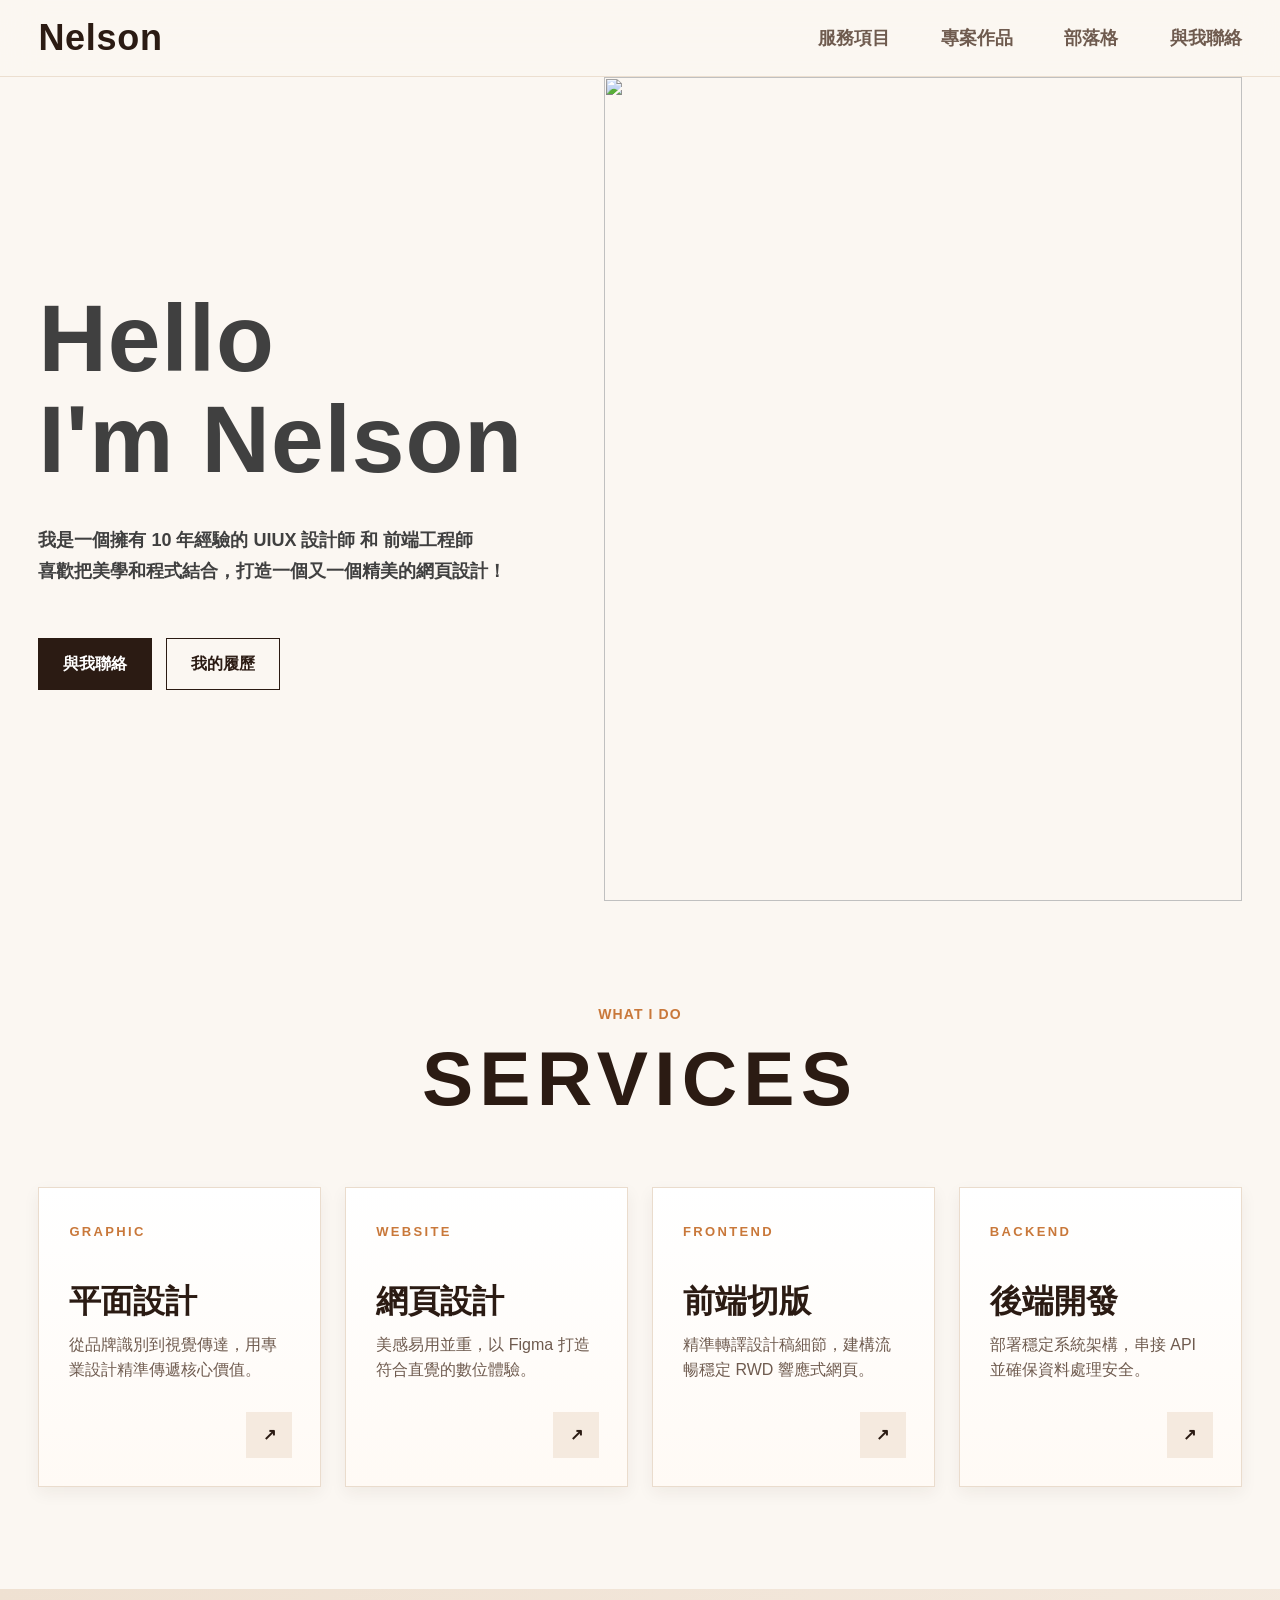
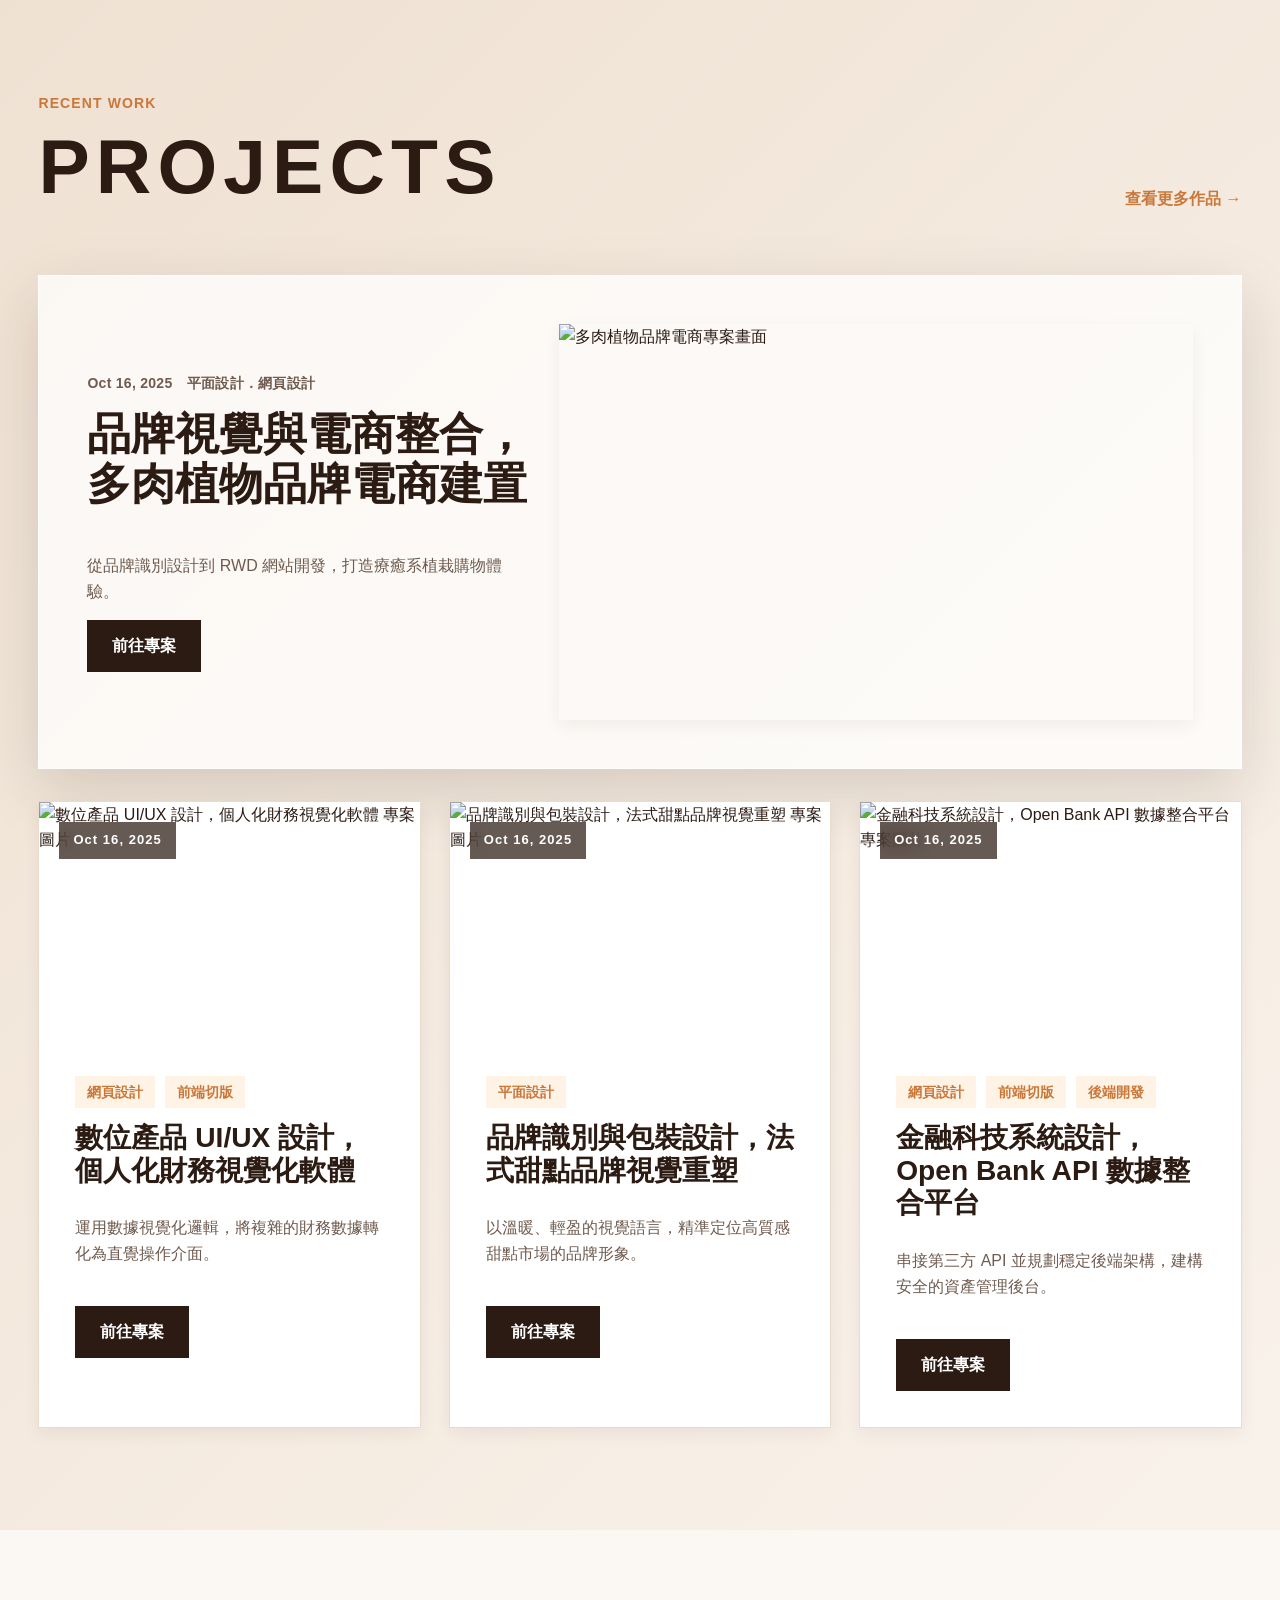
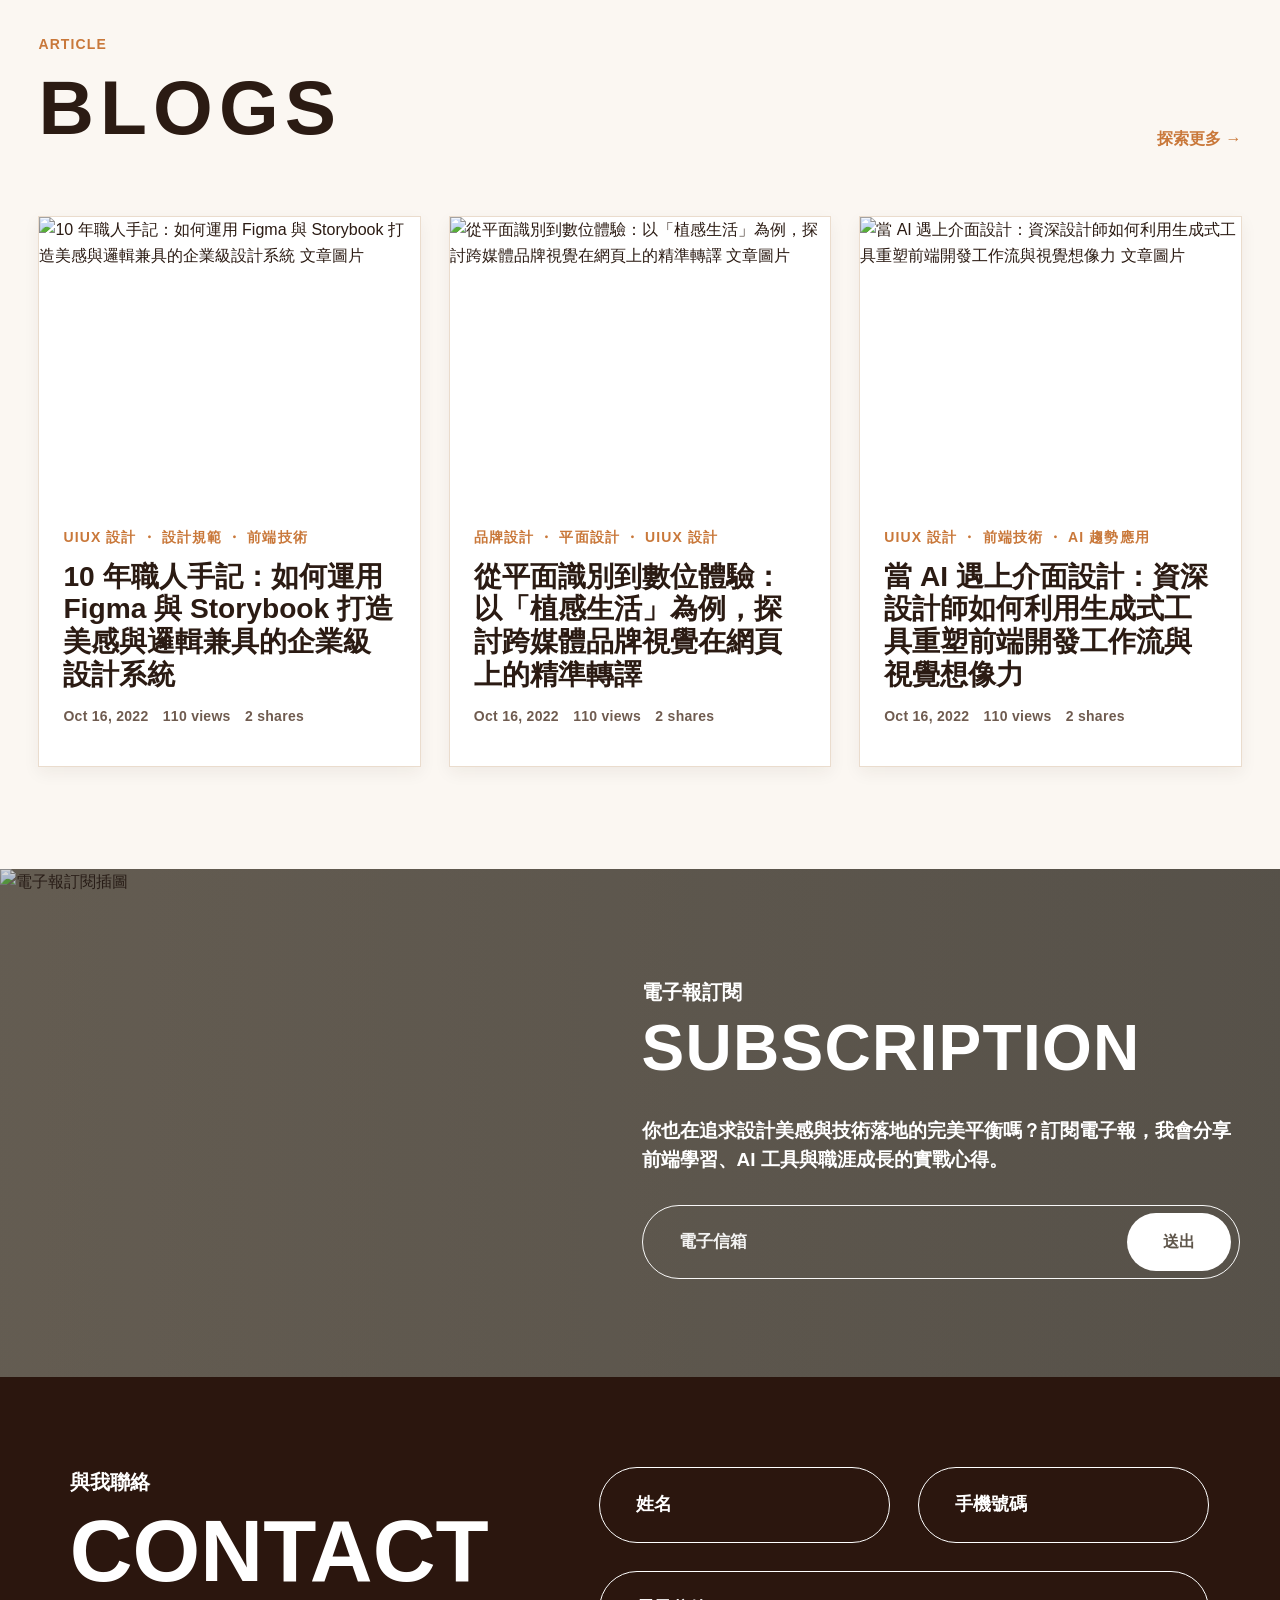
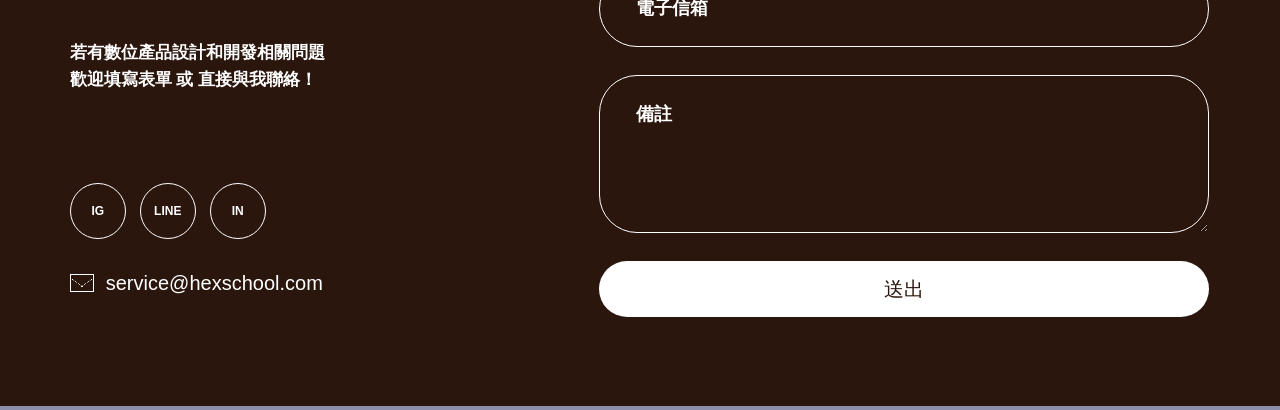
==== commit aef2fbfb: "更新聯絡表單的佈局與樣式，改善可讀性與一致性" ====
--- a/index.html
+++ b/index.html
@@ -217,26 +217,25 @@
   <footer id="contact" class="site-footer">
     <div class="container footer-inner">
       <div data-aos="fade-up">
-        <p class="eyebrow">CONTACT</p>
-        <h2>與我聯絡</h2>
-        <p>若有數位產品設計、前端切版或後端架構相關問題，歡迎填寫表單或直接與我聯絡！</p>
+        <p class="eyebrow">與我聯絡</p>
+        <h2>CONTACT</h2>
+        <p>若有數位產品設計和開發相關問題<br>歡迎填寫表單 或 直接與我聯絡！</p>
         <div class="social-links" aria-label="社群連結">
           <a href="#">IG</a>
           <a href="#">LINE</a>
           <a href="#">IN</a>
-          <a href="#">GH</a>
         </div>
         <a class="mail-link" href="mailto:service@hexschool.com">service@hexschool.com</a>
       </div>
       <form class="contact-form" data-aos="fade-up" data-aos-delay="120">
         <label for="home-name">姓名</label>
-        <input id="home-name" type="text" placeholder="請輸入姓名" required>
+        <input id="home-name" type="text" placeholder="姓名" required>
         <label for="home-phone">手機號碼</label>
-        <input id="home-phone" type="tel" placeholder="請輸入手機號碼">
+        <input id="home-phone" type="tel" placeholder="手機號碼">
         <label for="home-email">電子信箱</label>
-        <input id="home-email" type="email" placeholder="請輸入電子信箱" required>
+        <input id="home-email" type="email" placeholder="電子信箱" required>
         <label for="home-message">備註</label>
-        <textarea id="home-message" rows="5" placeholder="請簡短描述你的需求" required></textarea>
+        <textarea id="home-message" rows="5" placeholder="備註" required></textarea>
         <button class="btn btn-light" type="submit">送出</button>
       </form>
     </div>
--- a/css/style.css
+++ b/css/style.css
@@ -1,11 +1,3 @@
-
-/* 全站移除導圓角：避免任何卡片、按鈕、表單、圖片或第三方樣式產生圓角 */
-*,
-*::before,
-*::after {
-  border-radius: 0 !important;
-}
-
 :root {
   --color-bg: #fbf7f2;
   --color-bg-soft: #f5eadf;
@@ -23,10 +15,10 @@
   --shadow-sm: 0 12px 30px rgba(43, 27, 19, 0.1);
   --shadow-md: 0 22px 58px rgba(43, 27, 19, 0.15);
   --shadow-lg: 0 34px 90px rgba(43, 27, 19, 0.24);
-  --radius-sm: 0px;
-  --radius-md: 0px;
-  --radius-lg: 0px;
-  --radius-pill: 0px;
+  --radius-sm: 12px;
+  --radius-md: 20px;
+  --radius-lg: 32px;
+  --radius-pill: 999px;
   --container: 1376px;
   --section-y: clamp(72px, 8vw, 128px);
   --font-sans: "Noto Sans TC", "PingFang TC", "Microsoft JhengHei", "Helvetica Neue", Arial, sans-serif;
@@ -1095,7 +1087,7 @@
   margin-top: 30px;
   padding: 7px 8px 7px 36px;
   border: 1px solid rgba(255, 255, 255, 0.96);
-  border-radius: 999px !important;
+  border-radius: var(--radius-pill);
   background: transparent;
 }
 
@@ -1104,7 +1096,7 @@
   min-height: 58px;
   padding: 0;
   border: 0;
-  border-radius: 999px !important;
+  border-radius: var(--radius-pill);
   outline: 0;
   color: #fff;
   background: transparent;
@@ -1128,7 +1120,7 @@
   min-height: 58px;
   padding-inline: 28px;
   border: 0;
-  border-radius: 999px !important;
+  border-radius: var(--radius-pill);
   color: #5e554a;
   background: #fff;
   box-shadow: none;
@@ -1558,71 +1550,163 @@
 }
 
 .site-footer {
-  padding-block: clamp(64px, 8vw, 104px);
-  background: #241610;
+  padding-block: clamp(72px, 7vw, 92px);
+  border-bottom: 4px solid #8d90aa;
+  background: #2b160e;
   color: #fff;
 }
 
+.site-footer .eyebrow {
+  margin-bottom: 10px;
+  color: #fff;
+  font-size: clamp(18px, 1.6vw, 24px);
+  line-height: 1.5;
+  letter-spacing: 0;
+}
+
 .site-footer h2 {
+  margin-bottom: clamp(28px, 3.8vw, 46px);
   color: #fff;
-  font-size: clamp(36px, 5vw, 64px);
-  font-weight: 900;
+  font-size: clamp(64px, 6.8vw, 96px);
+  font-weight: 900;
+  line-height: 1;
+  letter-spacing: 0;
 }
 
 .site-footer p {
-  color: rgba(255, 255, 255, 0.78);
+  color: #fff;
+  font-size: clamp(17px, 1.25vw, 20px);
+  font-weight: 700;
+  line-height: 1.55;
 }
 
 .footer-inner {
   display: grid;
-  grid-template-columns: minmax(0, 0.8fr) minmax(280px, 1fr);
-  gap: clamp(32px, 6vw, 80px);
+  grid-template-columns: minmax(280px, 440px) minmax(0, 776px);
+  justify-content: space-between;
+  gap: clamp(48px, 7vw, 120px);
+  width: min(1460px, calc(100% - clamp(40px, 11vw, 196px)));
+  max-width: none;
+  margin-left: clamp(20px, 5.45vw, 98px);
+  margin-right: auto;
 }
 
 .social-links {
   display: flex;
   flex-wrap: wrap;
+  gap: 14px;
+  margin-top: clamp(72px, 7vw, 104px);
+  margin-bottom: 28px;
+}
+
+.social-links a {
+  display: grid;
+  width: 56px;
+  height: 56px;
+  place-items: center;
+  border: 1px solid #fff;
+  border-radius: 50%;
+  color: #fff;
+  font-size: 12px;
+  font-weight: 900;
+  line-height: 1;
+}
+
+.mail-link {
+  display: inline-flex;
+  align-items: center;
   gap: 12px;
-  margin-block: 24px;
-}
-
-.social-links a {
-  display: grid;
-  width: 44px;
-  height: 44px;
-  place-items: center;
-  border: 1px solid rgba(255, 255, 255, 0.28);
-  border-radius: 0;
-  font-weight: 900;
-}
-
-.mail-link {
-  color: var(--color-accent-2);
-  font-weight: 900;
+  color: #fff;
+  font-size: 20px;
+  font-weight: 500;
+}
+
+.mail-link::before {
+  display: block;
+  width: 22px;
+  height: 16px;
+  border: 1px solid currentColor;
+  background:
+    linear-gradient(35deg, transparent 48%, currentColor 50%, transparent 52%) left 1px top 0 / 50% 100% no-repeat,
+    linear-gradient(-35deg, transparent 48%, currentColor 50%, transparent 52%) right 1px top 0 / 50% 100% no-repeat;
+  content: "";
 }
 
 .contact-form {
   display: grid;
-  min-width: 0;
-  gap: 12px;
-  padding: clamp(22px, 4vw, 36px);
-  border-radius: 0;
-  background: rgba(255, 255, 255, 0.08);
+  grid-template-columns: repeat(2, minmax(0, 1fr));
+  min-width: 0;
+  gap: 28px;
+  padding: 0;
+  background: transparent;
 }
 
 .contact-form label {
-  font-weight: 900;
+  position: absolute;
+  width: 1px;
+  height: 1px;
+  padding: 0;
+  margin: -1px;
+  overflow: hidden;
+  clip: rect(0, 0, 0, 0);
+  white-space: nowrap;
+  border: 0;
 }
 
 .contact-form input,
 .contact-form textarea {
   width: 100%;
   min-width: 0;
-  padding: 14px 16px;
-  border: 1px solid rgba(255, 255, 255, 0.18);
-  border-radius: 0;
-  background: rgba(255, 255, 255, 0.92);
-  color: var(--color-primary);
+  border: 1px solid #fff;
+  background: transparent;
+  color: #fff;
+  font-size: 18px;
+  font-weight: 700;
+  outline: 0;
+}
+
+.contact-form input {
+  height: 76px;
+  min-height: 76px;
+  padding: 0 36px;
+  border-radius: var(--radius-pill);
+}
+
+.contact-form input::placeholder,
+.contact-form textarea::placeholder {
+  color: #fff;
+  opacity: 1;
+}
+
+.contact-form input:focus,
+.contact-form textarea:focus {
+  border-color: #fff;
+  box-shadow: 0 0 0 3px rgba(255, 255, 255, 0.22);
+}
+
+.contact-form input[type="email"],
+.contact-form textarea,
+.contact-form button {
+  grid-column: 1 / -1;
+}
+
+.contact-form textarea {
+  height: 158px;
+  min-height: 158px;
+  padding: 24px 36px;
+  border-radius: 38px;
+  resize: vertical;
+}
+
+.contact-form .btn-light {
+  height: 56px;
+  min-height: 56px;
+  padding: 0 24px;
+  border-radius: var(--radius-pill);
+  color: #2b160e;
+  font-size: 20px;
+  font-weight: 400;
+  background: #fff;
 }
 
 .float-y {
@@ -1873,6 +1957,11 @@
     text-align: left;
   }
 
+  .footer-inner {
+    width: min(100%, calc(100% - 40px));
+    margin-inline: auto;
+  }
+
   .service-grid,
   .project-grid,
   .case-grid,
@@ -1971,6 +2060,10 @@
     top: 10px;
     right: 10px;
   }
+
+  .contact-form {
+    grid-template-columns: 1fr;
+  }
 }
 
 @media (max-width: 520px) {
@@ -2040,11 +2133,40 @@
     width: 100%;
   }
 
+  .site-footer h2 {
+    font-size: clamp(52px, 15vw, 72px);
+  }
+
+  .social-links {
+    margin-top: 48px;
+  }
+
+  .mail-link {
+    font-size: 16px;
+  }
+
+  .contact-form {
+    gap: 18px;
+  }
+
+  .contact-form input {
+    height: 60px;
+    min-height: 60px;
+    padding-inline: 24px;
+  }
+
+  .contact-form textarea {
+    height: 140px;
+    min-height: 140px;
+    padding: 20px 24px;
+    border-radius: 30px;
+  }
+
   .subscription .inline-form {
     display: grid;
     min-height: 0;
     padding: 10px;
-    border-radius: 28px !important;
+    border-radius: 28px;
   }
 
   .subscription .inline-form input {
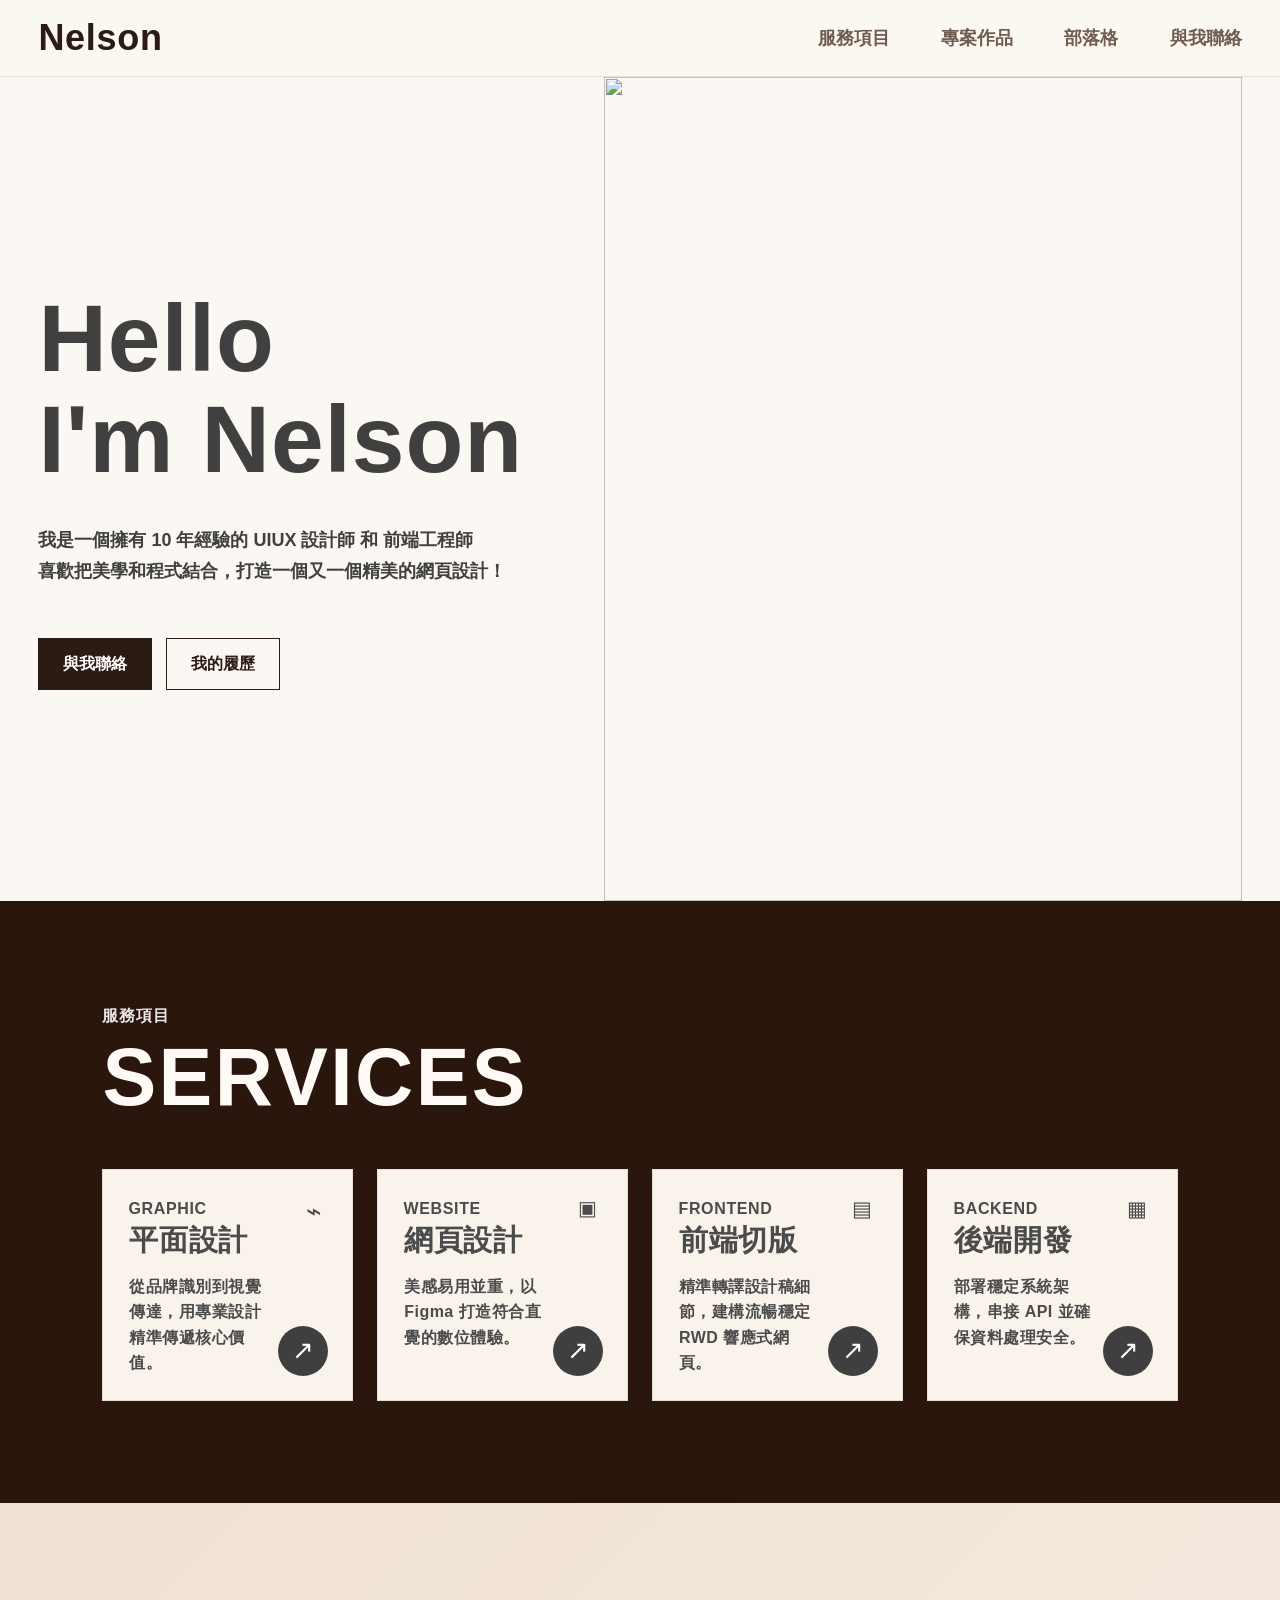
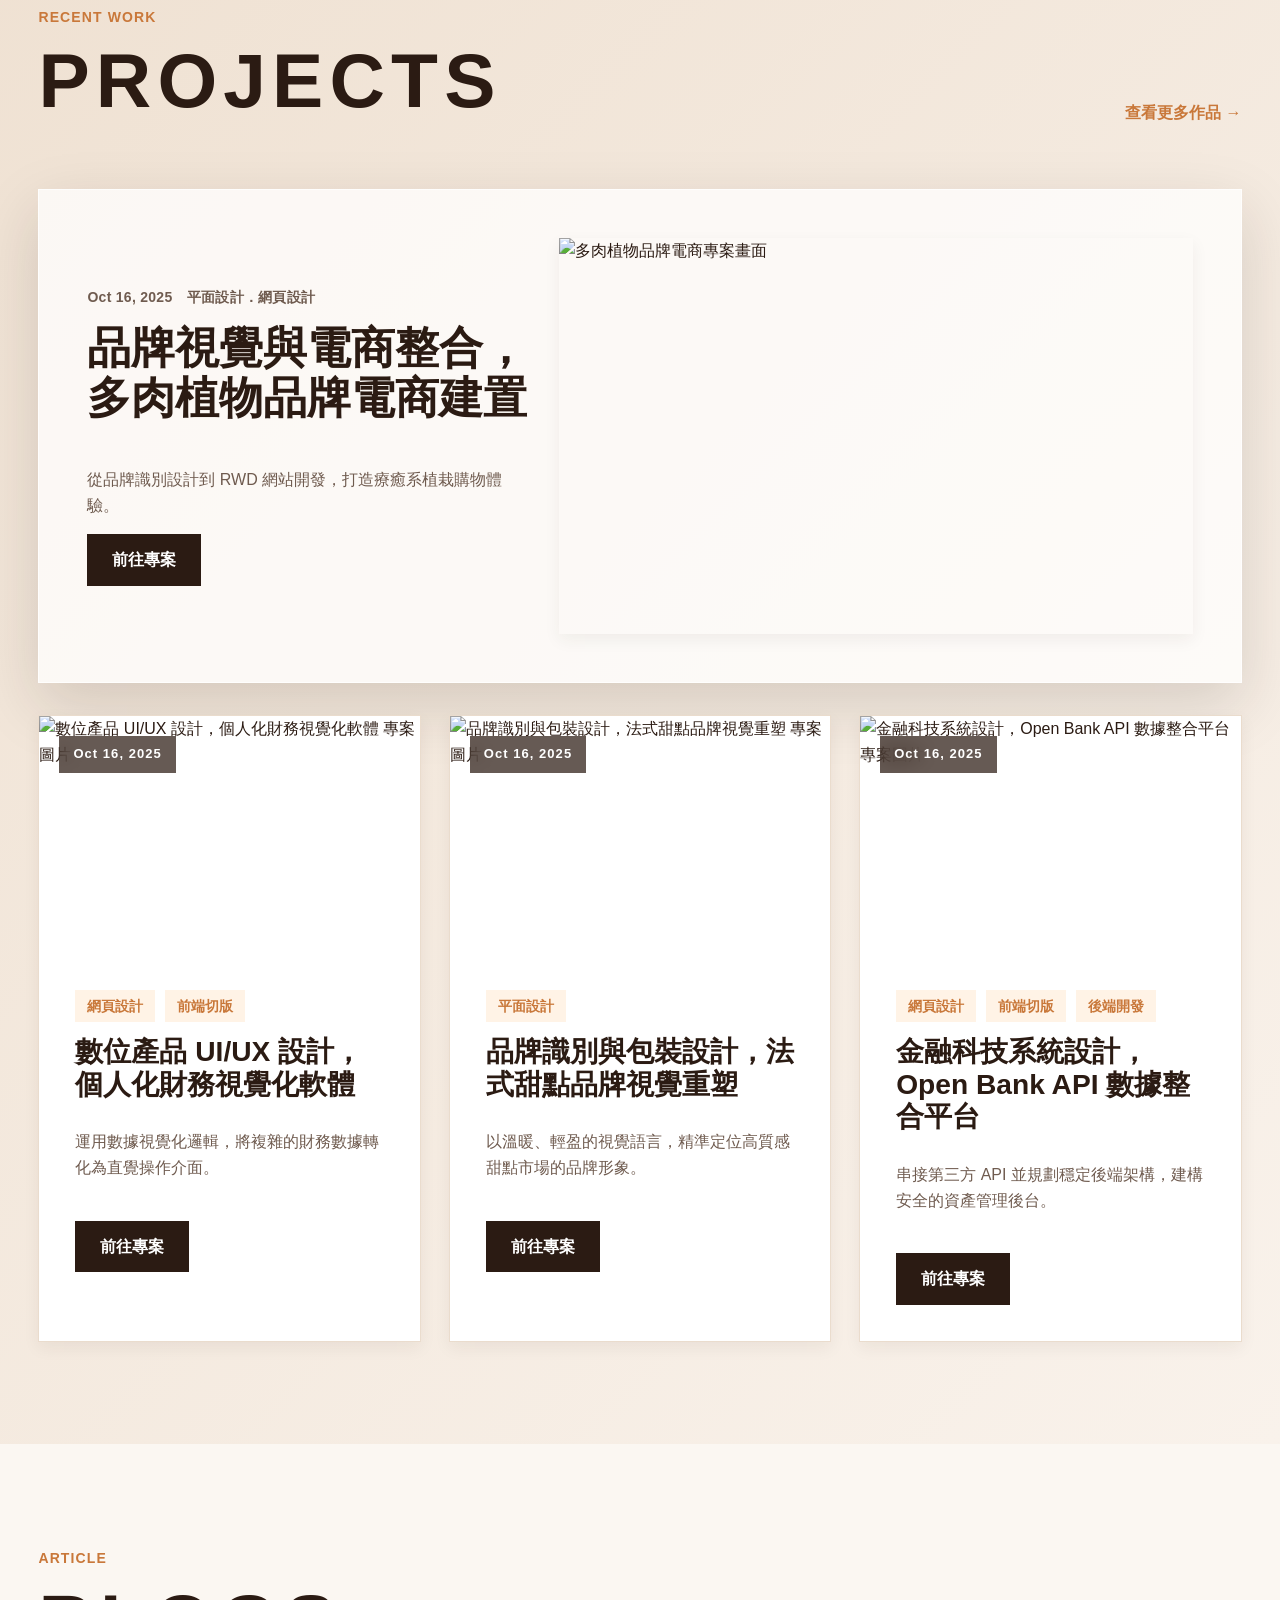
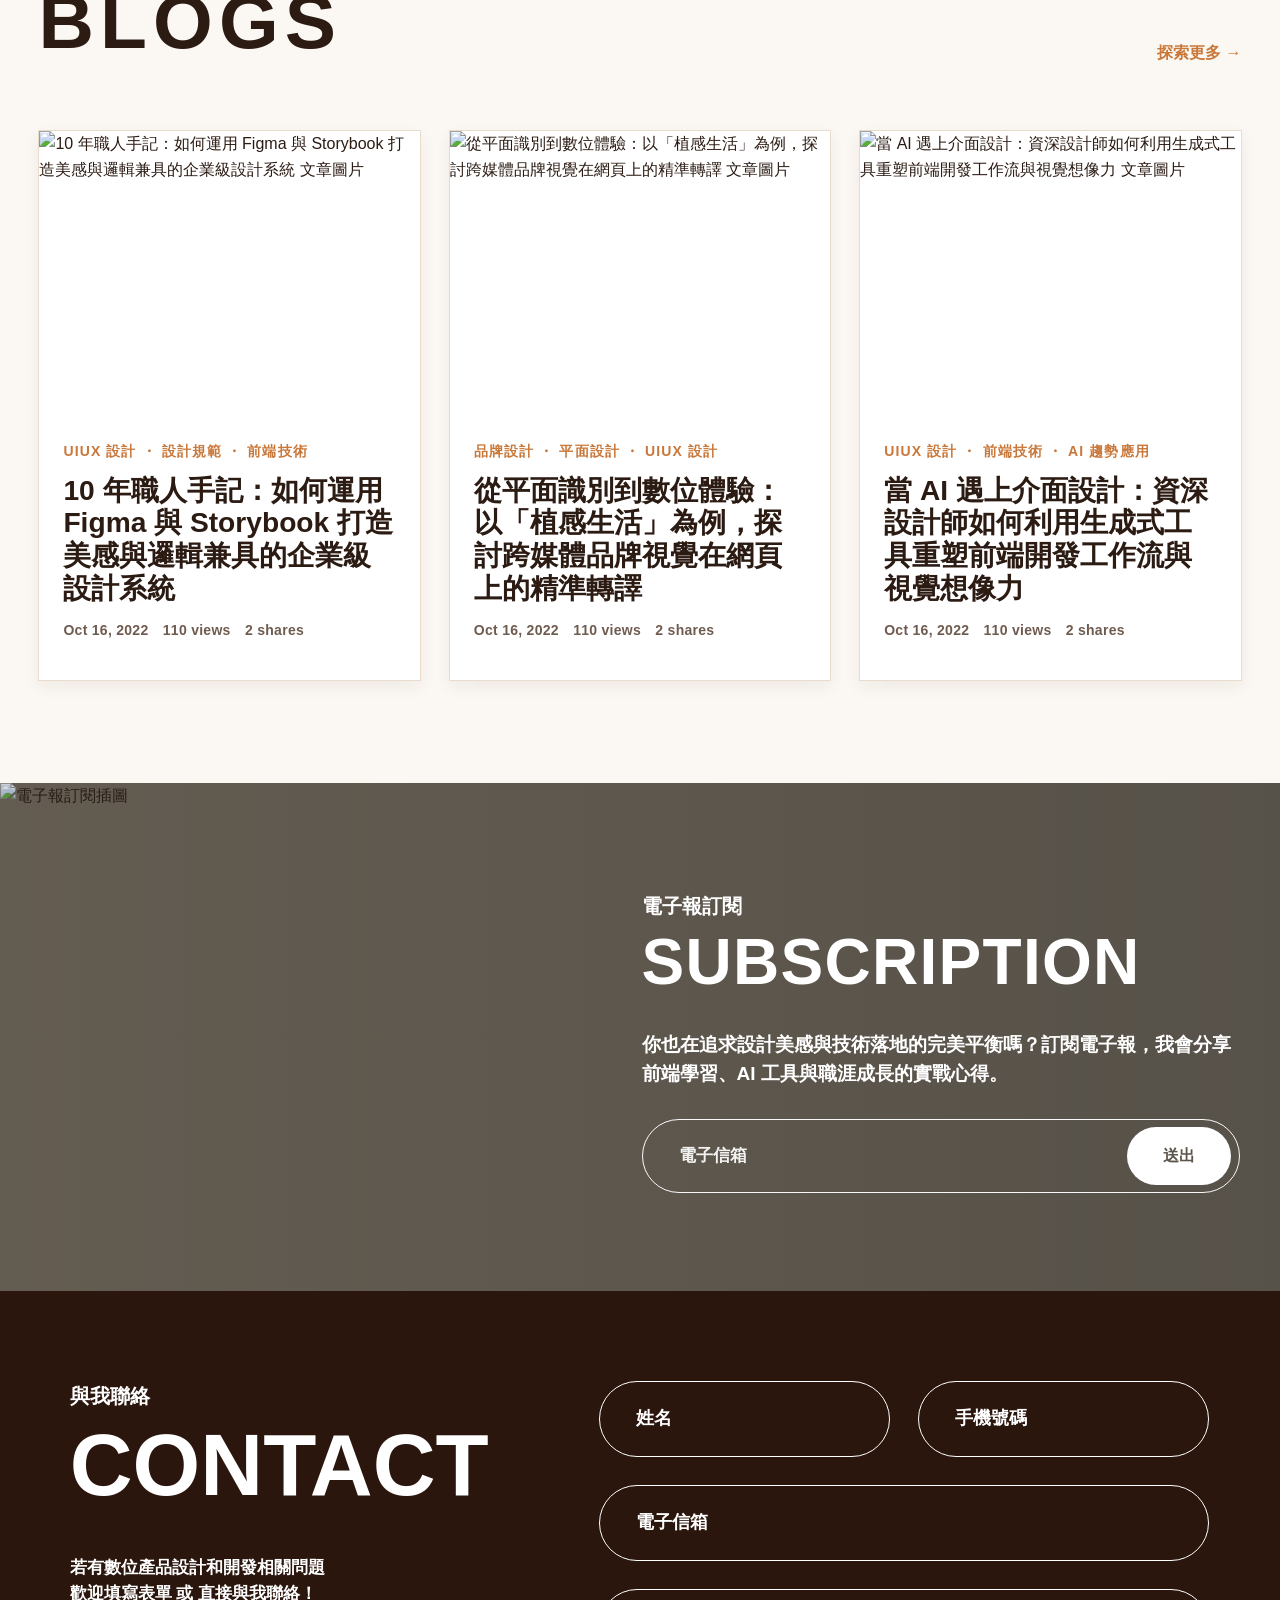
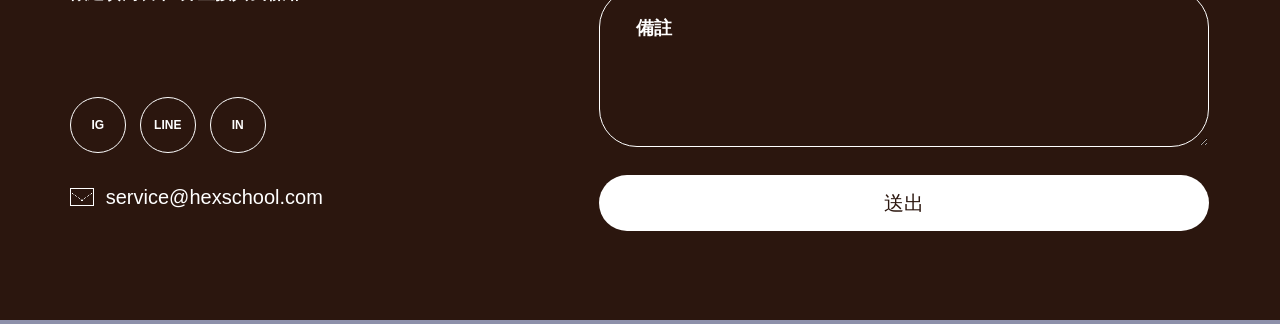
==== commit d2a090de: "新增服務項目區塊，更新樣式與結構以改善可讀性與一致性" ====
--- a/index.html
+++ b/index.html
@@ -53,10 +53,10 @@
       </div>
     </section>
 
-    <section class="section" aria-labelledby="service-title">
+    <section class="section home-services" aria-labelledby="service-title">
       <div class="container">
-        <div class="section-heading" data-aos="fade-up">
-          <p class="eyebrow">WHAT I DO</p>
+        <div class="section-heading home-services__heading" data-aos="fade-up">
+          <p class="eyebrow">服務項目</p>
           <h2 id="service-title">SERVICES</h2>
         </div>
         <div class="service-grid">
--- a/css/style.css
+++ b/css/style.css
@@ -618,6 +618,123 @@
   transform: rotate(8deg);
 }
 
+.home-services {
+  padding-block: clamp(80px, 8vw, 128px);
+  background: #2b160e;
+}
+
+.home-services .container {
+  width: min(1376px, calc(100% - clamp(40px, 16vw, 332px)));
+}
+
+.home-services__heading {
+  position: relative;
+  margin-bottom: clamp(36px, 4vw, 56px);
+  text-align: left;
+}
+
+.home-services__heading .eyebrow {
+  margin-bottom: 8px;
+  color: rgba(255, 255, 255, 0.9);
+  font-size: 16px;
+  letter-spacing: 0.05em;
+  text-transform: none;
+}
+
+.home-services__heading h2 {
+  color: #fffaf5;
+  font-size: clamp(64px, 6.3vw, 88px);
+  line-height: 1;
+  letter-spacing: 0.03em;
+}
+
+.home-services .service-grid {
+  gap: 24px;
+}
+
+.home-services .service-card {
+  min-height: 186px;
+  padding: 26px 26px 24px;
+  border: 1px solid #e4ded7;
+  background: #f9f3ec;
+  box-shadow: none;
+}
+
+.home-services .service-card:hover,
+.home-services .service-card:focus-within {
+  transform: translateY(-4px);
+  border-color: #fffaf5;
+  box-shadow: 0 18px 36px rgba(0, 0, 0, 0.22);
+}
+
+.home-services .service-card::after {
+  position: absolute;
+  top: 28px;
+  right: 30px;
+  color: #4b4b4b;
+  font-size: 26px;
+  line-height: 1;
+  content: "⌁";
+}
+
+.home-services .service-card:nth-child(2)::after {
+  content: "▣";
+  font-size: 20px;
+}
+
+.home-services .service-card:nth-child(3)::after {
+  content: "▤";
+  font-size: 21px;
+}
+
+.home-services .service-card:nth-child(4)::after {
+  content: "▦";
+  font-size: 21px;
+}
+
+.home-services .service-card__label {
+  margin-bottom: 2px;
+  color: #4b4b4b;
+  font-size: 16px;
+  letter-spacing: 0.04em;
+}
+
+.home-services .service-card h3 {
+  margin-bottom: 16px;
+  color: #4b4b4b;
+  font-size: clamp(28px, 2.3vw, 32px);
+  letter-spacing: 0.02em;
+}
+
+.home-services .service-card p {
+  max-width: calc(100% - 56px);
+  margin-bottom: 0;
+  color: #4b4b4b;
+  font-size: 16px;
+  font-weight: 700;
+  line-height: 1.6;
+  letter-spacing: 0.03em;
+}
+
+.home-services .service-card a {
+  right: 24px;
+  bottom: 24px;
+  width: 50px;
+  height: 50px;
+  border-radius: var(--radius-pill);
+  background: #3f3f3f;
+  color: #fff;
+  font-size: 26px;
+  font-weight: 400;
+}
+
+.home-services .service-card a:hover,
+.home-services .service-card a:focus-visible {
+  background: #2b160e;
+  color: #fffaf5;
+  transform: translate(2px, -2px);
+}
+
 .featured-project {
   display: grid;
   grid-template-columns: minmax(0, 0.82fr) minmax(0, 1.18fr);
@@ -2107,9 +2224,25 @@
     font-size: 40px;
   }
 
+  .home-services {
+    padding-block: 64px;
+  }
+
+  .home-services .container {
+    width: min(100%, calc(100% - 40px));
+  }
+
+  .home-services__heading h2 {
+    font-size: clamp(52px, 16vw, 64px);
+  }
+
   .service-card {
     min-height: auto;
     padding: 22px;
+  }
+
+  .home-services .service-card {
+    min-height: 186px;
   }
 
   .service-card__label {
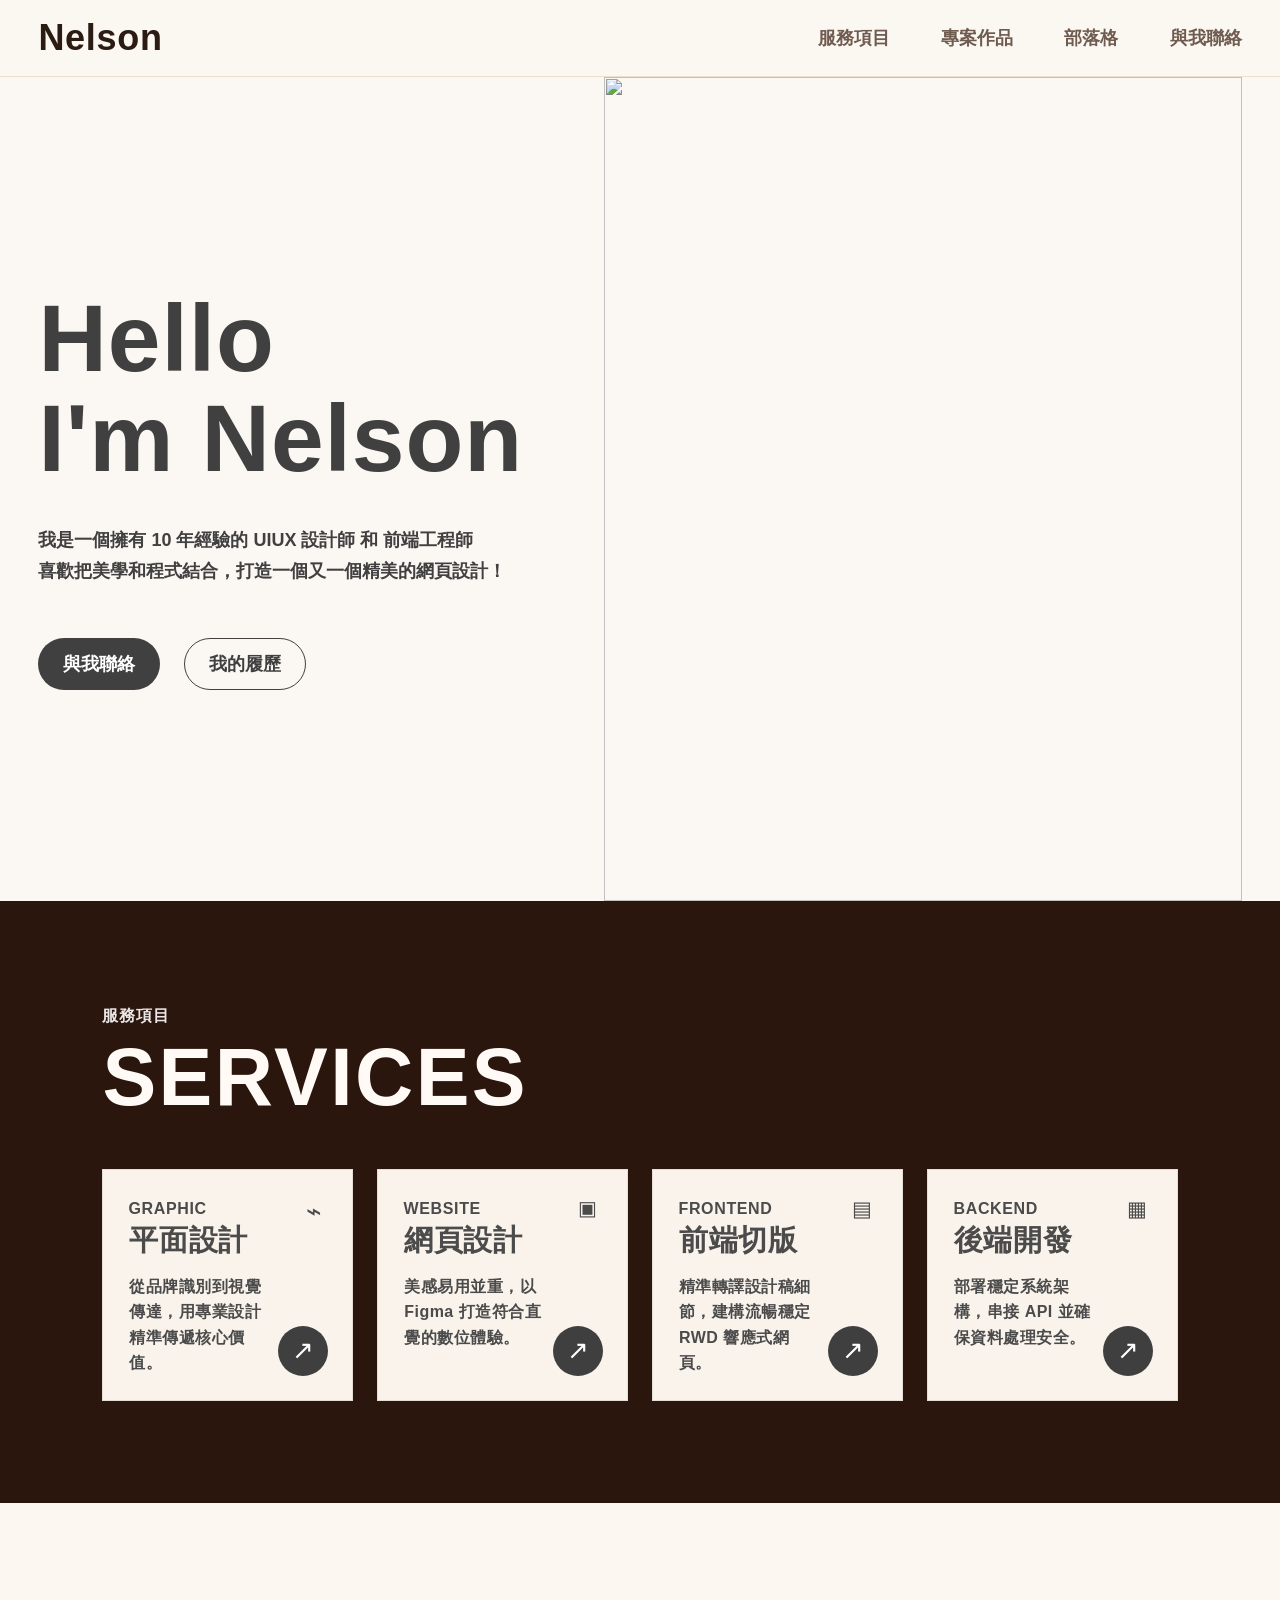
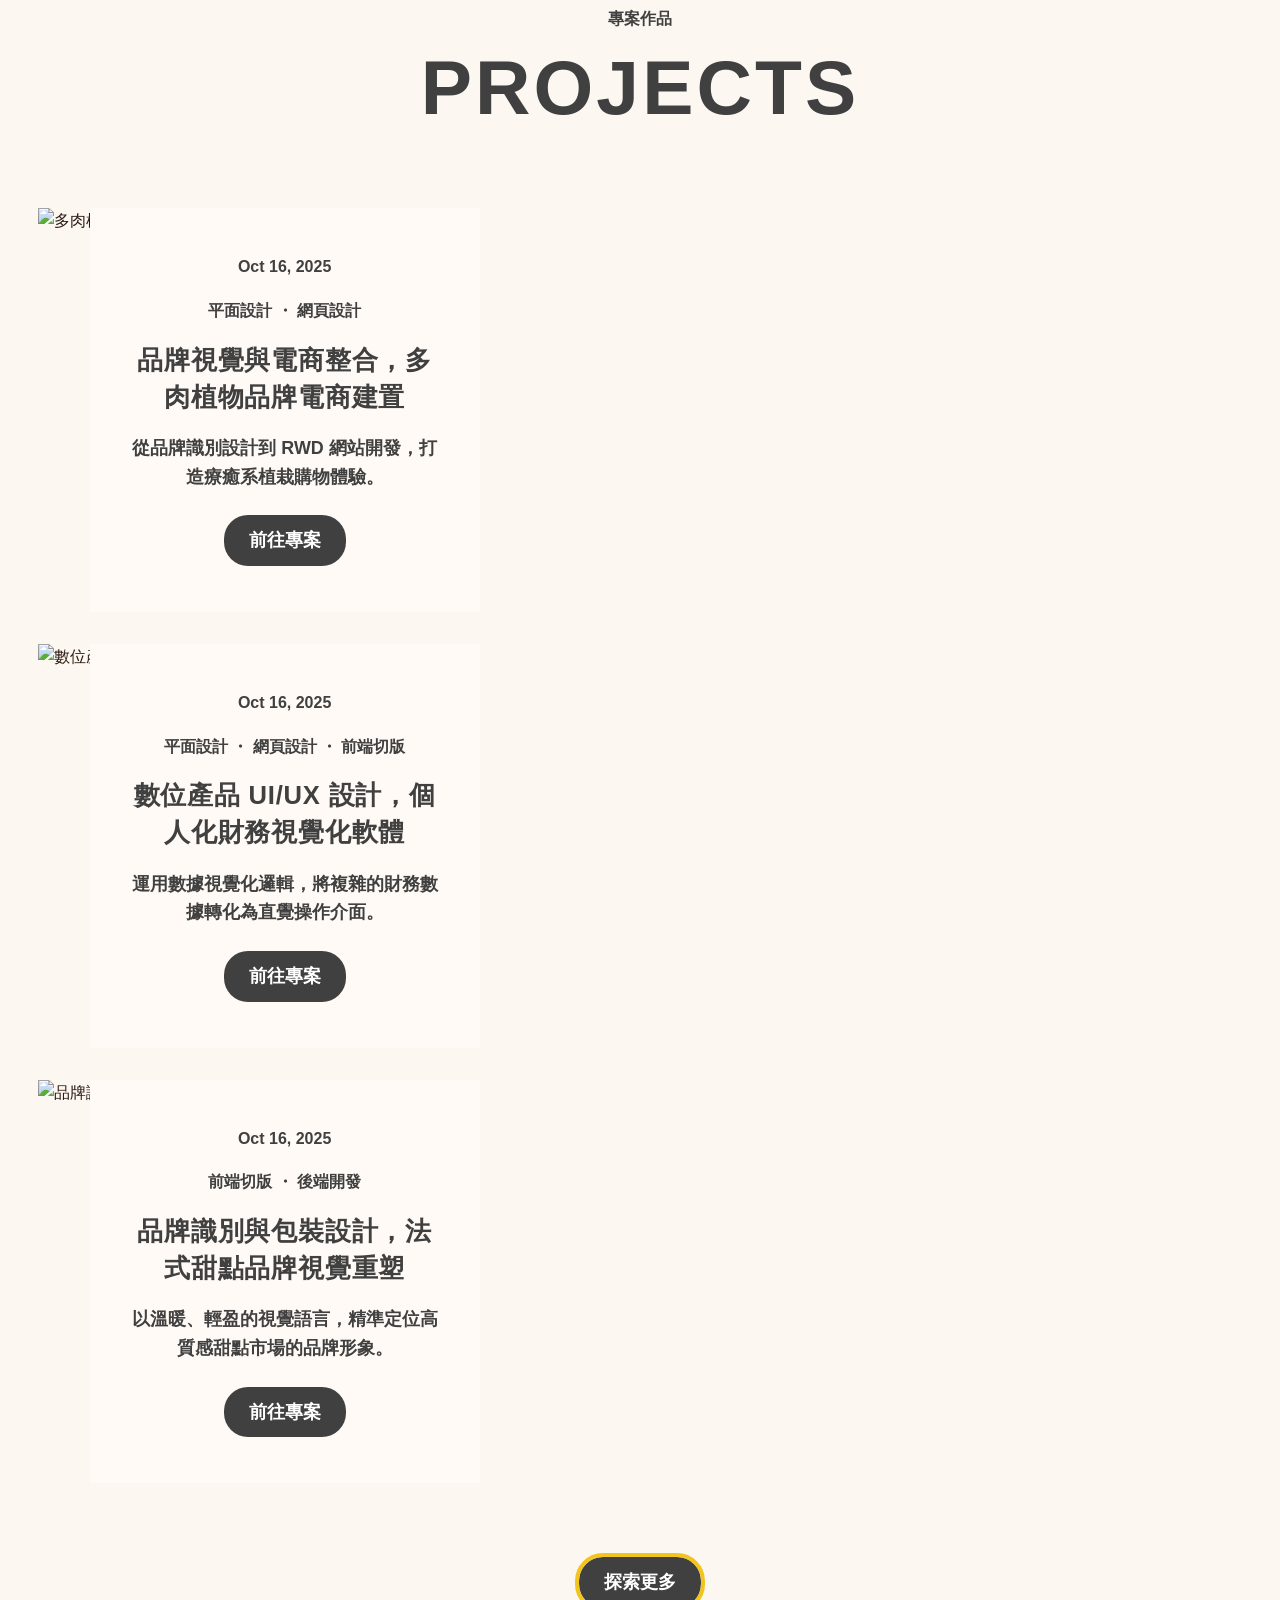
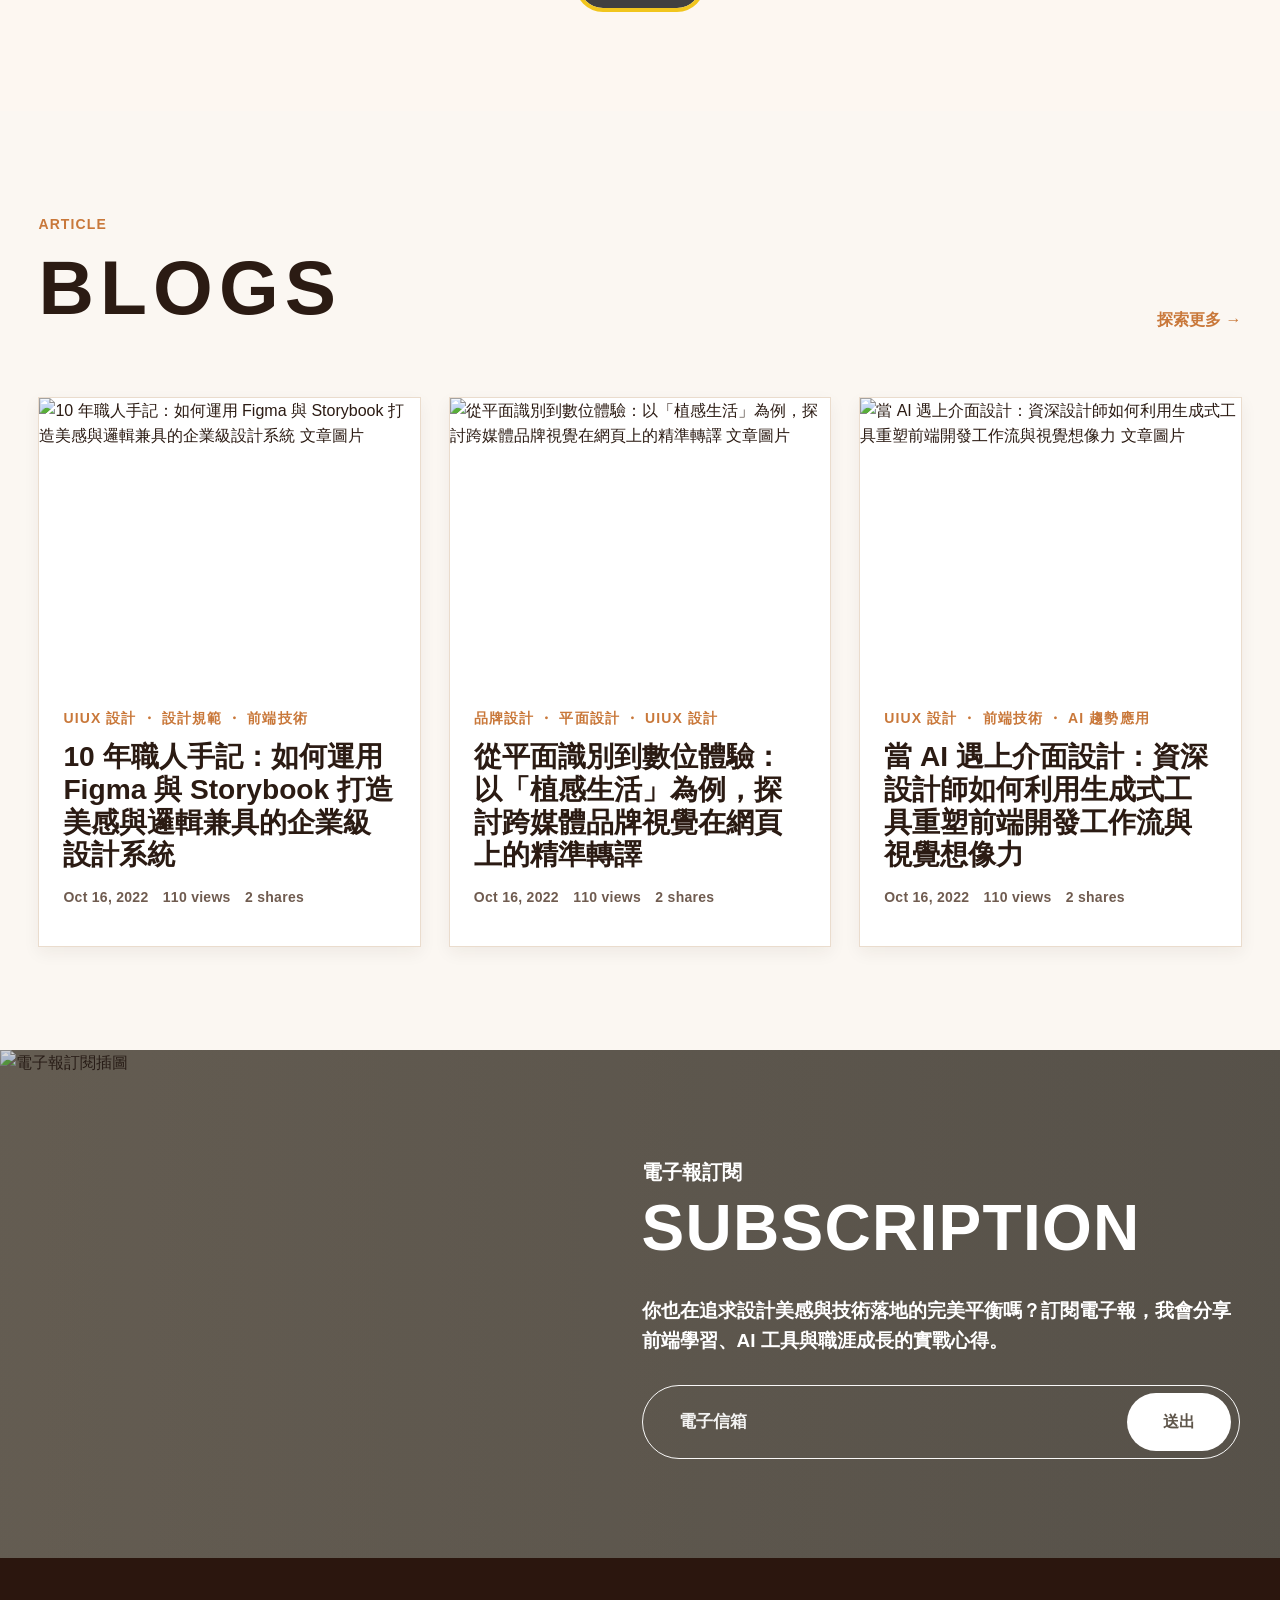
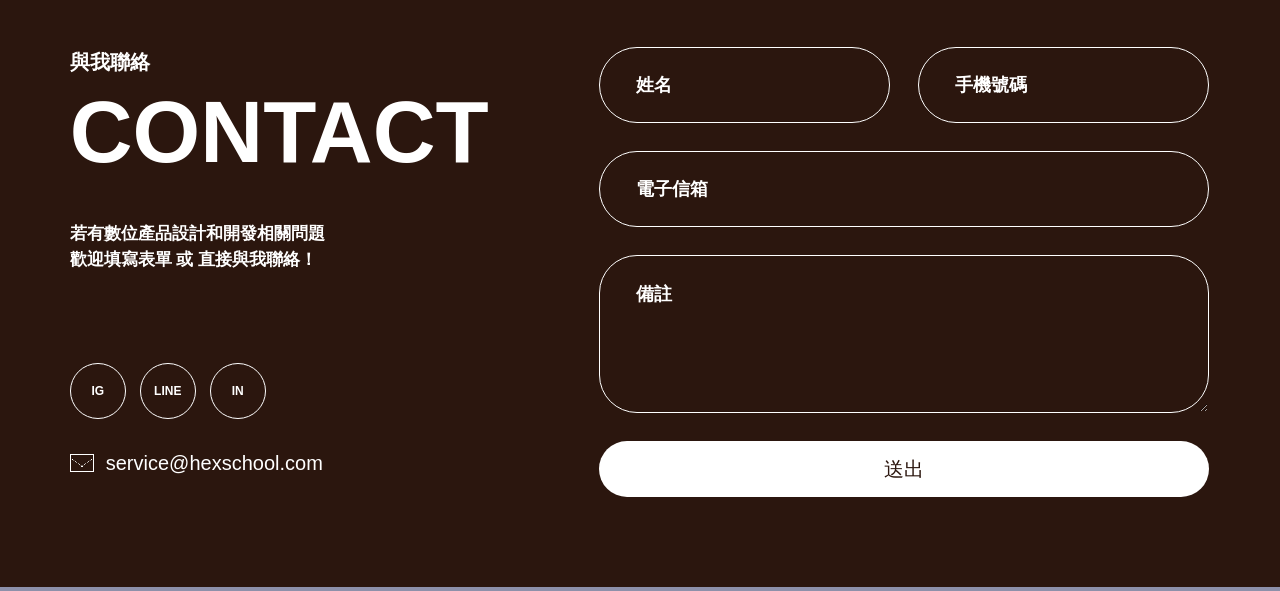
==== commit c34f32db: "重構專案區塊，更新樣式與結構，新增專案卡片及探索更多按鈕" ====
--- a/index.html
+++ b/index.html
@@ -88,73 +88,50 @@
       </div>
     </section>
 
-    <section class="section section-deep" aria-labelledby="project-title">
-      <div class="container">
-        <div class="section-heading section-heading--split" data-aos="fade-up">
-          <div>
-            <p class="eyebrow">RECENT WORK</p>
-            <h2 id="project-title">PROJECTS</h2>
-          </div>
-          <a class="text-link" href="./projects.html">查看更多作品 →</a>
-        </div>
-        <article class="featured-project shine-card" data-aos="fade-up">
-          <div class="featured-project__content">
-            <p class="meta">Oct 16, 2025　平面設計．網頁設計</p>
-            <h3>品牌視覺與電商整合，多肉植物品牌電商建置</h3>
-            <p>從品牌識別設計到 RWD 網站開發，打造療癒系植栽購物體驗。</p>
-            <a class="btn btn-primary" href="./projects.html?project=plantique">前往專案</a>
-          </div>
-          <img src="https://raw.githubusercontent.com/hexschool/2022-web-layout-training/main/2026-web-camp/project_1.png" alt="多肉植物品牌電商專案畫面">
-        </article>
-        <div class="project-grid project-grid--preview">
-                    <article class="project-card project-card--large shine-card" data-aos="fade-up">
-            <div class="project-card__image-wrap">
-              <img src="https://raw.githubusercontent.com/hexschool/2022-web-layout-training/main/2026-web-camp/project_2.png" alt="數位產品 UI/UX 設計，個人化財務視覺化軟體 專案圖片">
-              <span class="project-card__badge">Oct 16, 2025</span>
-            </div>
-            <div class="project-card__body project-card__body--large">
-              <ul class="project-tags" aria-label="專案標籤">
-                <li>網頁設計</li><li>前端切版</li>
-              </ul>
+    <section class="section home-projects" aria-labelledby="project-title">
+      <div class="container home-projects__inner">
+        <div class="section-heading home-projects__heading" data-aos="fade-up">
+          <p class="eyebrow">專案作品</p>
+          <h2 id="project-title">PROJECTS</h2>
+        </div>
+
+        <div class="home-projects__list">
+          <article class="home-project-card" data-aos="fade-up">
+            <img src="https://raw.githubusercontent.com/hexschool/2022-web-layout-training/main/2026-web-camp/project_1.png" alt="多肉植物品牌電商專案畫面">
+            <div class="home-project-card__panel">
+              <time datetime="2025-10-16">Oct 16, 2025</time>
+              <p class="home-project-card__tags">平面設計 ・ 網頁設計</p>
+              <h3>品牌視覺與電商整合，多肉植物品牌電商建置</h3>
+              <p>從品牌識別設計到 RWD 網站開發，打造療癒系植栽購物體驗。</p>
+              <a class="btn btn-primary" href="./projects.html?project=plantique">前往專案</a>
+            </div>
+          </article>
+
+          <article class="home-project-card" data-aos="fade-up" data-aos-delay="80">
+            <img src="https://raw.githubusercontent.com/hexschool/2022-web-layout-training/main/2026-web-camp/project_2.png" alt="數位產品 UI/UX 設計，個人化財務視覺化軟體 專案圖片">
+            <div class="home-project-card__panel">
+              <time datetime="2025-10-16">Oct 16, 2025</time>
+              <p class="home-project-card__tags">平面設計 ・ 網頁設計 ・ 前端切版</p>
               <h3>數位產品 UI/UX 設計，個人化財務視覺化軟體</h3>
               <p>運用數據視覺化邏輯，將複雜的財務數據轉化為直覺操作介面。</p>
-              <div class="project-card__actions">
-                <a class="btn btn-primary" href="./projects.html?project=finance">前往專案</a>
-              </div>
-            </div>
-          </article>
-                    <article class="project-card project-card--large shine-card" data-aos="fade-up" data-aos-delay="120">
-            <div class="project-card__image-wrap">
-              <img src="https://raw.githubusercontent.com/hexschool/2022-web-layout-training/main/2026-web-camp/project_3.png" alt="品牌識別與包裝設計，法式甜點品牌視覺重塑 專案圖片">
-              <span class="project-card__badge">Oct 16, 2025</span>
-            </div>
-            <div class="project-card__body project-card__body--large">
-              <ul class="project-tags" aria-label="專案標籤">
-                <li>平面設計</li>
-              </ul>
+              <a class="btn btn-primary" href="./projects.html?project=finance">前往專案</a>
+            </div>
+          </article>
+
+          <article class="home-project-card" data-aos="fade-up" data-aos-delay="160">
+            <img src="https://raw.githubusercontent.com/hexschool/2022-web-layout-training/main/2026-web-camp/project_3.png" alt="品牌識別與包裝設計，法式甜點品牌視覺重塑 專案圖片">
+            <div class="home-project-card__panel">
+              <time datetime="2025-10-16">Oct 16, 2025</time>
+              <p class="home-project-card__tags">前端切版 ・ 後端開發</p>
               <h3>品牌識別與包裝設計，法式甜點品牌視覺重塑</h3>
               <p>以溫暖、輕盈的視覺語言，精準定位高質感甜點市場的品牌形象。</p>
-              <div class="project-card__actions">
-                <a class="btn btn-primary" href="./projects.html?project=patisserie">前往專案</a>
-              </div>
-            </div>
-          </article>
-                    <article class="project-card project-card--large shine-card" data-aos="fade-up" data-aos-delay="240">
-            <div class="project-card__image-wrap">
-              <img src="https://raw.githubusercontent.com/hexschool/2022-web-layout-training/main/2026-web-camp/project_4.png" alt="金融科技系統設計，Open Bank API 數據整合平台 專案圖片">
-              <span class="project-card__badge">Oct 16, 2025</span>
-            </div>
-            <div class="project-card__body project-card__body--large">
-              <ul class="project-tags" aria-label="專案標籤">
-                <li>網頁設計</li><li>前端切版</li><li>後端開發</li>
-              </ul>
-              <h3>金融科技系統設計，Open Bank API 數據整合平台</h3>
-              <p>串接第三方 API 並規劃穩定後端架構，建構安全的資產管理後台。</p>
-              <div class="project-card__actions">
-                <a class="btn btn-primary" href="./projects.html?project=openbank">前往專案</a>
-              </div>
-            </div>
-          </article>
+              <a class="btn btn-primary" href="./projects.html?project=patisserie">前往專案</a>
+            </div>
+          </article>
+        </div>
+
+        <div class="home-projects__more" data-aos="fade-up">
+          <a class="btn btn-primary" href="./projects.html">探索更多</a>
         </div>
       </div>
     </section>
--- a/css/style.css
+++ b/css/style.css
@@ -478,6 +478,31 @@
 .hero-buttons {
   position: relative;
   z-index: 6;
+  gap: 24px;
+}
+
+.hero-buttons .btn {
+  min-width: 122px;
+  min-height: 52px;
+  padding: 13px 24px;
+  border-radius: var(--radius-pill);
+  font-size: 18px;
+  line-height: 1.35;
+}
+
+.hero-buttons .btn-primary {
+  background: #404040;
+}
+
+.hero-buttons .btn-primary:hover,
+.hero-buttons .btn-primary:focus-visible {
+  background: #2b2b2b;
+}
+
+.hero-buttons .btn-outline {
+  border-color: #404040;
+  color: #404040;
+  background: var(--color-bg);
 }
 
 
@@ -761,6 +786,128 @@
   aspect-ratio: 16 / 10;
   border-radius: 0;
   box-shadow: var(--shadow-xs);
+}
+
+.home-projects {
+  background: #fdf7f1;
+}
+
+.home-projects__inner {
+  display: grid;
+  gap: clamp(32px, 4.6vw, 56px);
+}
+
+.home-projects__heading {
+  margin-bottom: clamp(8px, 1.8vw, 20px);
+}
+
+.home-projects__heading .eyebrow {
+  margin-bottom: 12px;
+  color: #404040;
+  font-size: 16px;
+  letter-spacing: 0;
+  text-transform: none;
+}
+
+.home-projects__heading h2 {
+  color: #404040;
+  font-size: clamp(56px, 6vw, 86px);
+  letter-spacing: 0.04em;
+}
+
+.home-projects__list {
+  display: grid;
+  gap: clamp(24px, 3vw, 32px);
+}
+
+.home-project-card {
+  position: relative;
+  display: grid;
+  min-height: clamp(340px, 25vw, 420px);
+  align-items: center;
+  isolation: isolate;
+}
+
+.home-project-card img {
+  position: absolute;
+  inset: 0;
+  z-index: -1;
+  width: 100%;
+  height: 100%;
+  object-fit: cover;
+  object-position: center;
+}
+
+.home-project-card__panel {
+  display: grid;
+  justify-items: center;
+  width: min(390px, calc(100% - clamp(40px, 7vw, 96px)));
+  margin-left: clamp(28px, 4vw, 56px);
+  padding: clamp(32px, 3.6vw, 48px) clamp(24px, 3.2vw, 40px);
+  background: #fffaf5;
+  text-align: center;
+}
+
+.home-project-card__panel time,
+.home-project-card__tags {
+  margin: 0;
+  color: #404040;
+  font-size: 16px;
+  font-weight: 800;
+  letter-spacing: 0;
+}
+
+.home-project-card__panel time {
+  margin-bottom: 18px;
+}
+
+.home-project-card__tags {
+  margin-bottom: 18px;
+}
+
+.home-project-card__panel h3 {
+  margin-bottom: 18px;
+  color: #404040;
+  font-size: clamp(24px, 2vw, 32px);
+  font-weight: 900;
+  line-height: 1.45;
+  letter-spacing: 0.03em;
+}
+
+.home-project-card__panel > p:not(.home-project-card__tags) {
+  margin-bottom: 24px;
+  color: #404040;
+  font-size: clamp(16px, 1.4vw, 18px);
+  font-weight: 800;
+  line-height: 1.6;
+}
+
+.home-project-card__panel .btn,
+.home-projects__more .btn {
+  min-height: 48px;
+  padding: 10px 24px;
+  border-radius: 24px;
+  background: #404040;
+  color: #fff;
+  font-size: 18px;
+}
+
+.home-project-card__panel .btn:hover,
+.home-project-card__panel .btn:focus-visible,
+.home-projects__more .btn:hover,
+.home-projects__more .btn:focus-visible {
+  background: #232323;
+}
+
+.home-projects__more {
+  display: flex;
+  justify-content: center;
+  margin-top: clamp(8px, 1.6vw, 18px);
+}
+
+.home-projects__more .btn {
+  outline: 4px solid #f1c51d;
+  outline-offset: 0;
 }
 
 .project-grid,
@@ -2323,6 +2470,38 @@
   }
 }
 
+@media (max-width: 640px) {
+  .home-projects__inner {
+    width: min(100%, calc(100% - 32px));
+  }
+
+  .home-projects__heading h2 {
+    font-size: clamp(48px, 14vw, 64px);
+  }
+
+  .home-project-card {
+    min-height: auto;
+    background: #fffaf5;
+  }
+
+  .home-project-card img {
+    position: relative;
+    inset: auto;
+    z-index: auto;
+    aspect-ratio: 16 / 10;
+  }
+
+  .home-project-card__panel {
+    width: 100%;
+    margin: 0;
+    padding: 28px 20px 32px;
+  }
+
+  .home-project-card__panel h3 {
+    font-size: 24px;
+  }
+}
+
 /* =========================================================
    Project page polish — align with the Figma/reference layout
    ========================================================= */
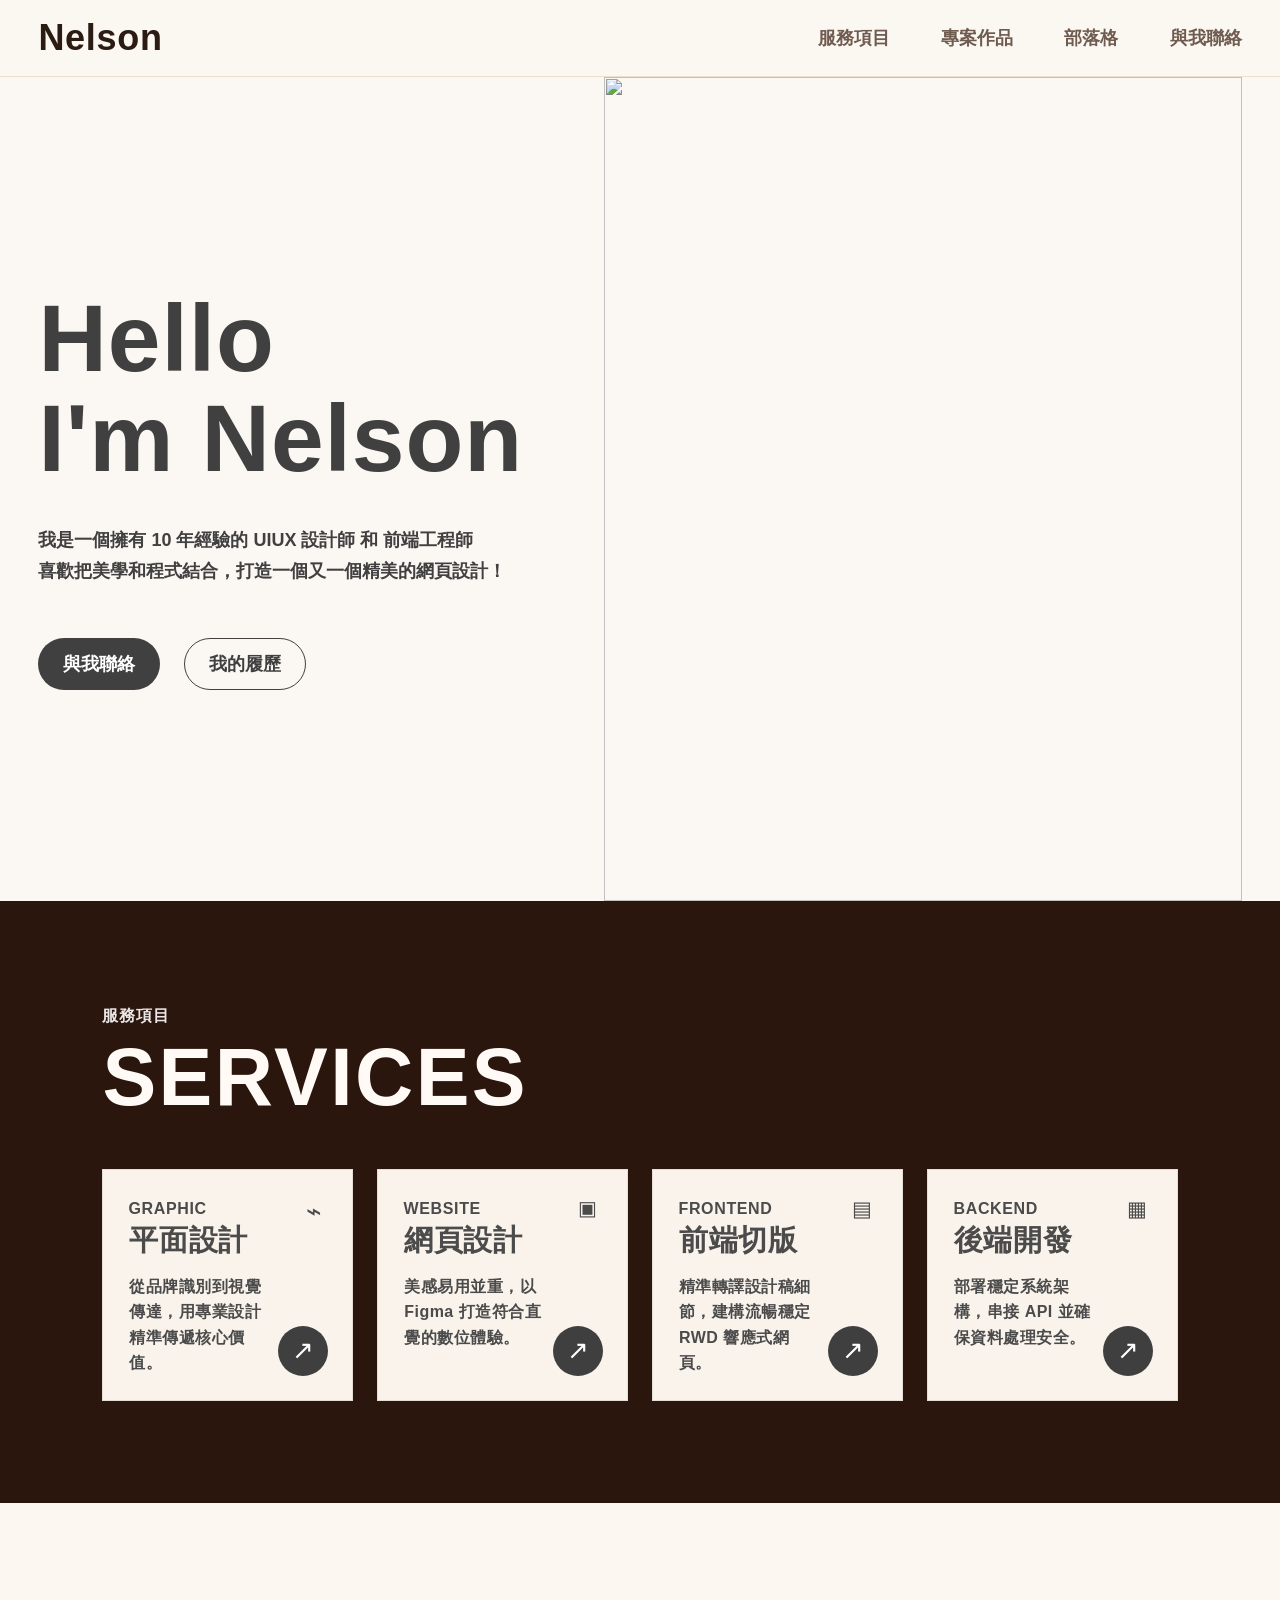
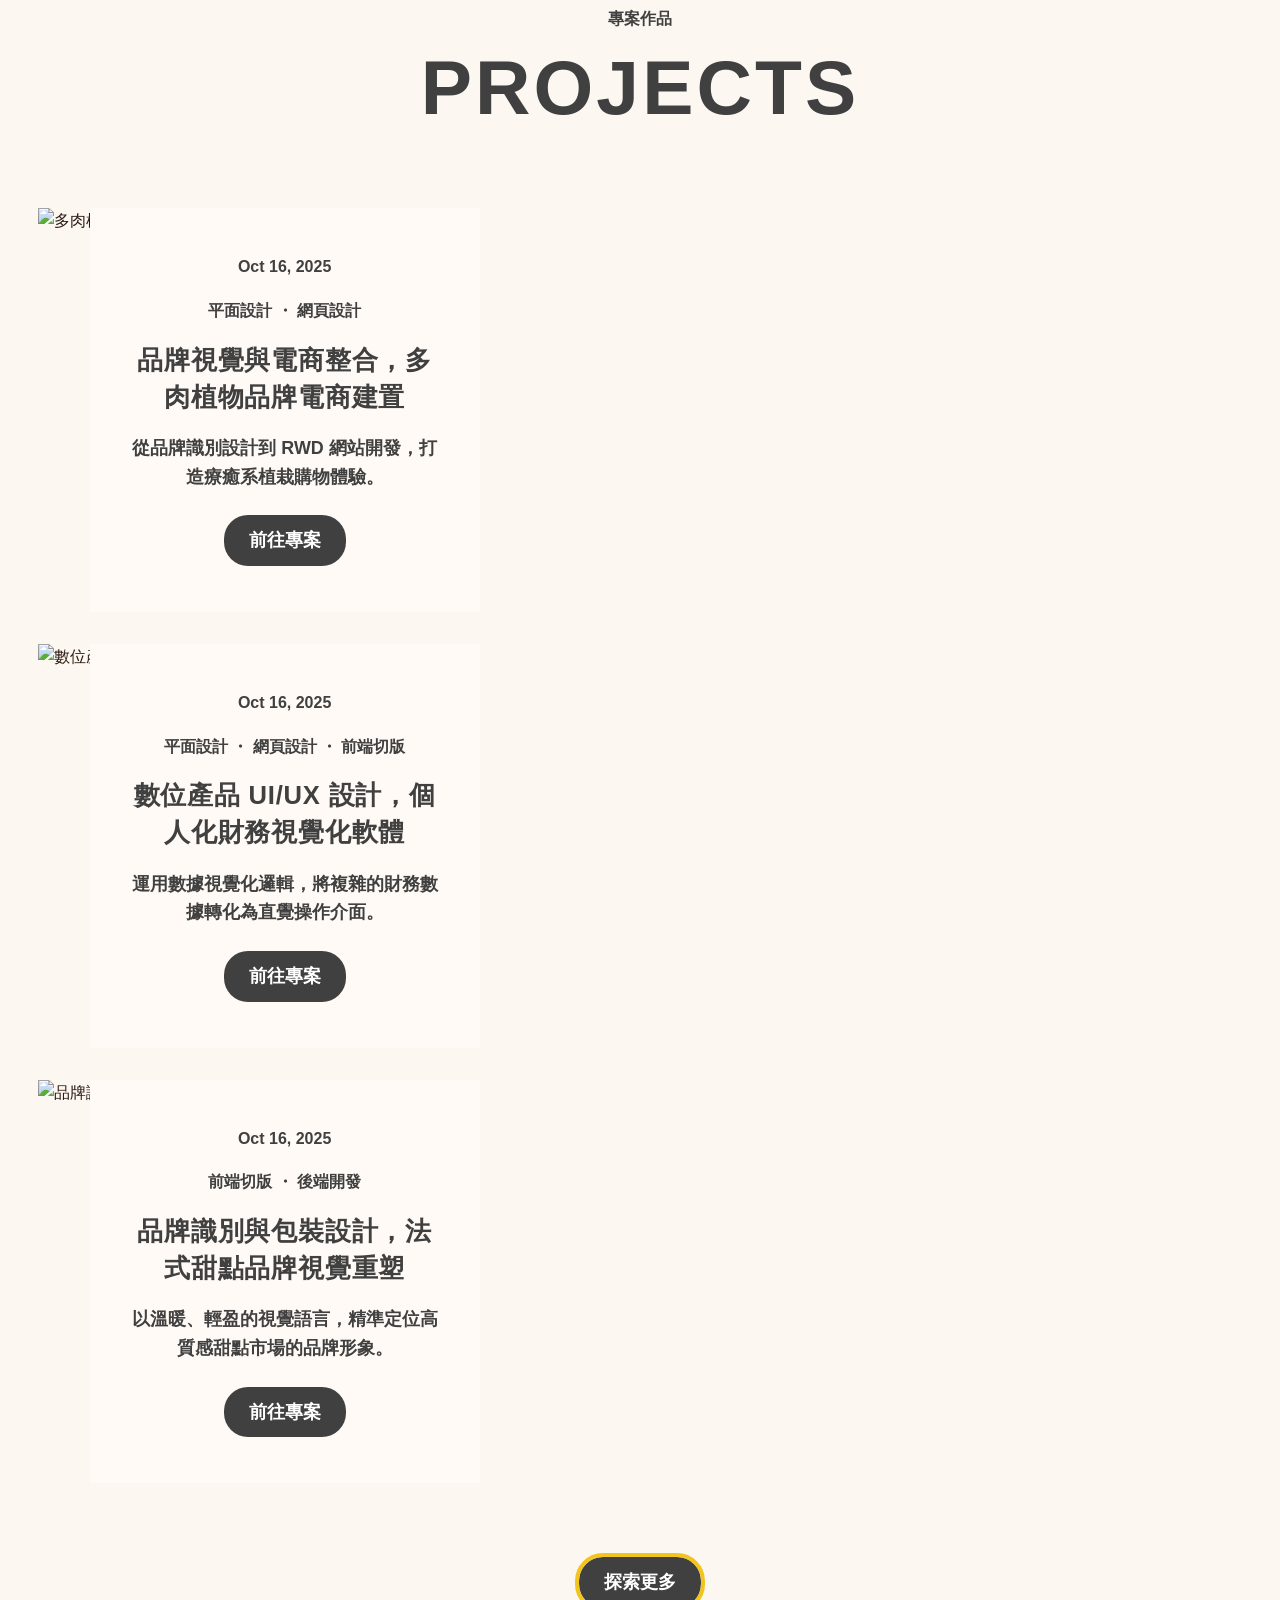
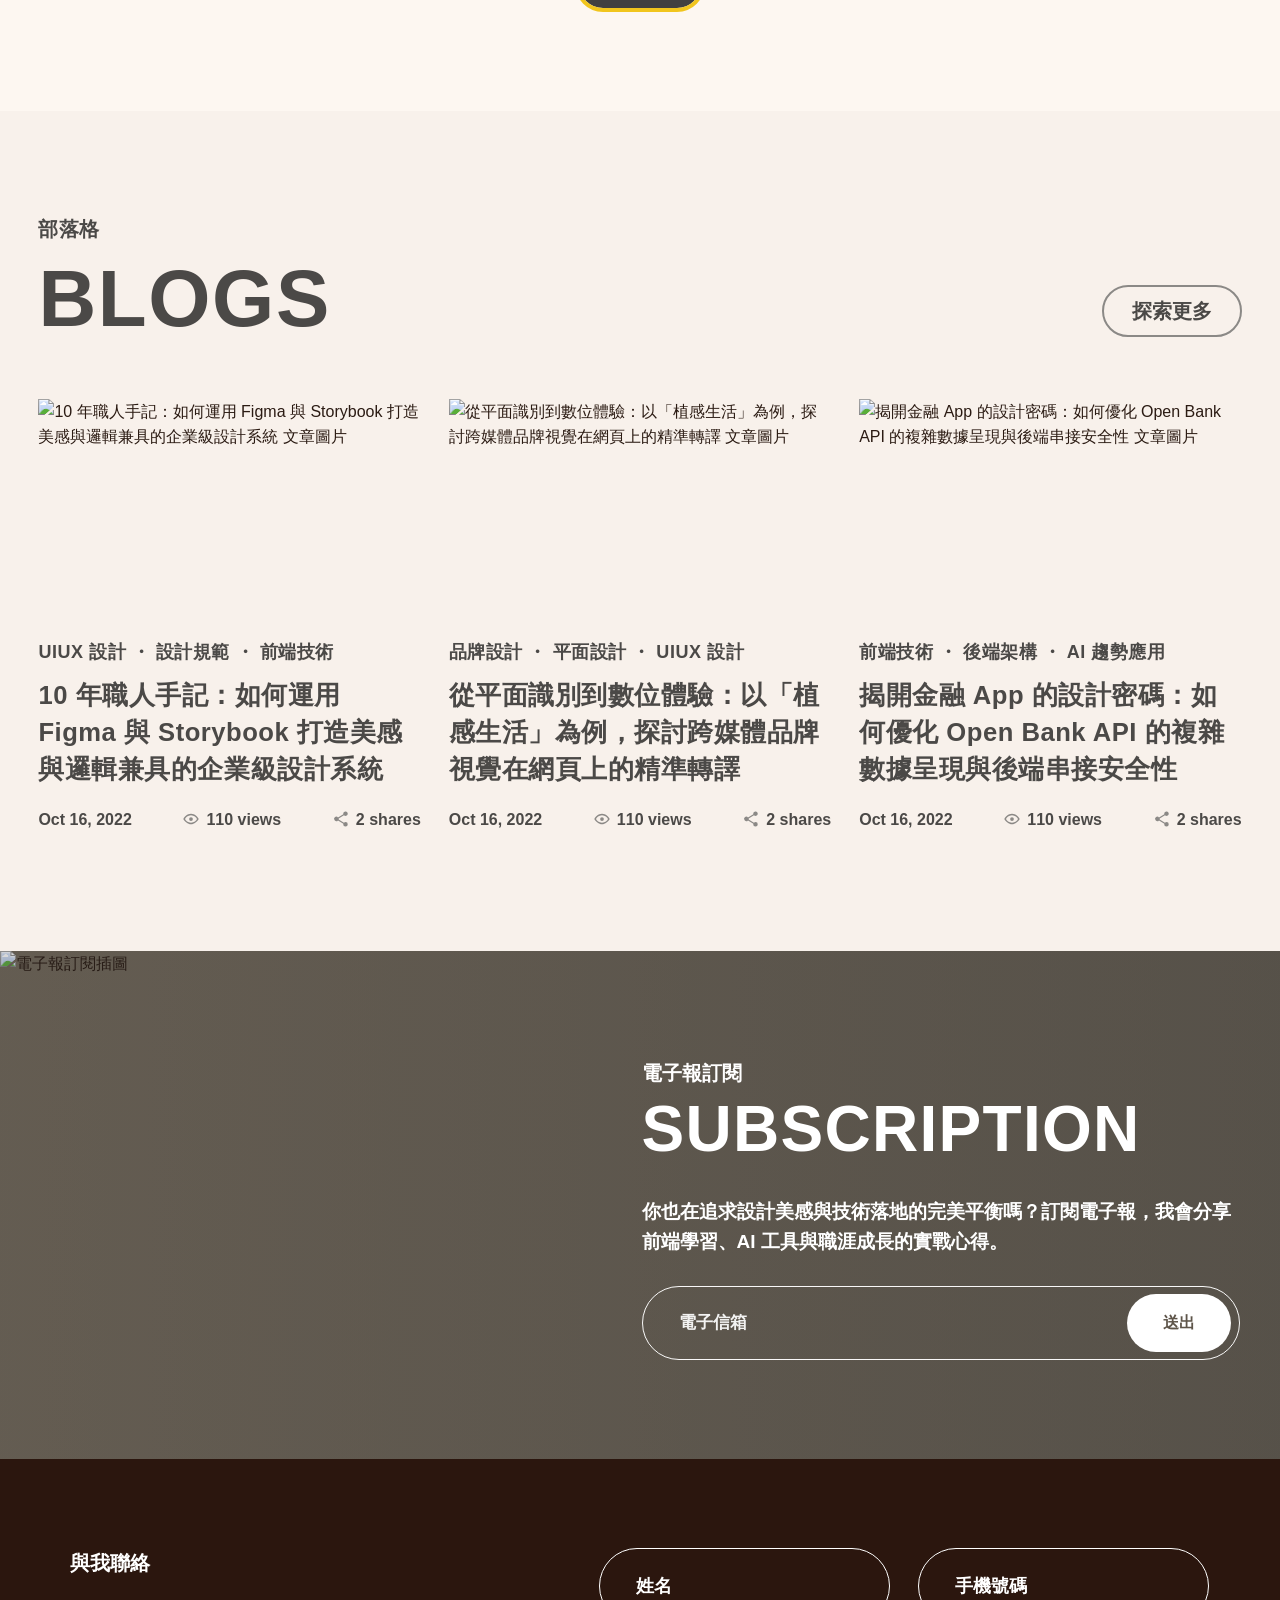
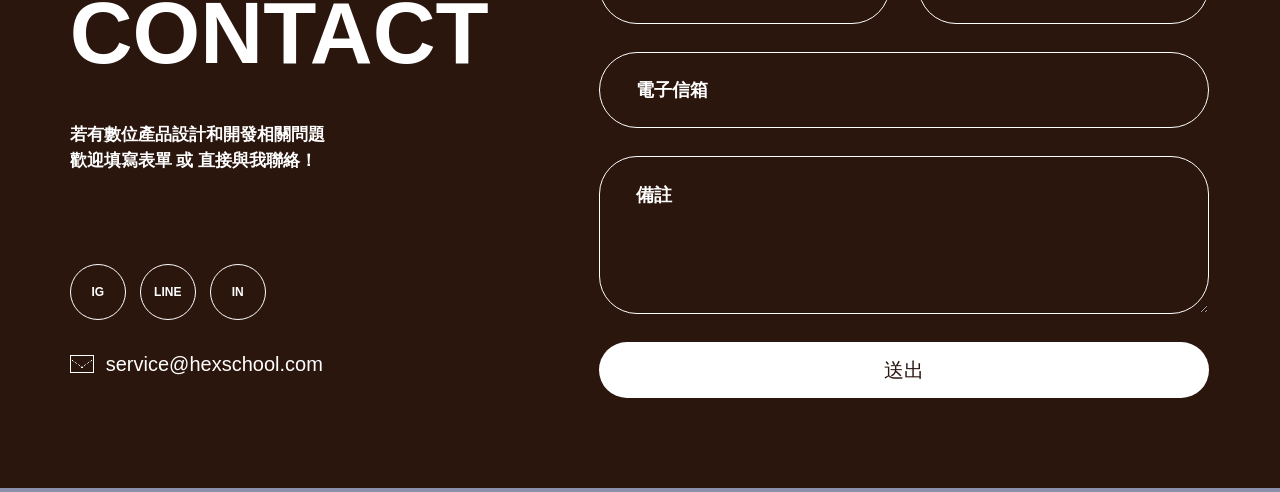
==== commit bdbe559e: "新增部落格區塊，更新樣式與結構" ====
--- a/index.html
+++ b/index.html
@@ -136,14 +136,14 @@
       </div>
     </section>
 
-    <section class="section" aria-labelledby="blog-title">
+    <section class="section home-blogs" aria-labelledby="blog-title">
       <div class="container">
         <div class="section-heading section-heading--split" data-aos="fade-up">
           <div>
-            <p class="eyebrow">ARTICLE</p>
+            <p class="eyebrow">部落格</p>
             <h2 id="blog-title">BLOGS</h2>
           </div>
-          <a class="text-link" href="./blog.html">探索更多 →</a>
+          <a class="text-link home-blogs__more" href="./blog.html">探索更多</a>
         </div>
         <div class="blog-grid blog-grid--preview">
           <a class="blog-card" href="./blog-figma-storybook.html" data-aos="fade-up">
@@ -151,7 +151,7 @@
             <div class="blog-card__body">
               <p class="tagline">UIUX 設計 ・ 設計規範 ・ 前端技術</p>
               <h3>10 年職人手記：如何運用 Figma 與 Storybook 打造美感與邏輯兼具的企業級設計系統</h3>
-              <p class="meta">Oct 16, 2022　110 views　2 shares</p>
+              <p class="meta"><span>Oct 16, 2022</span><span>110 views</span><span>2 shares</span></p>
             </div>
           </a>
           <a class="blog-card" href="./blog-brand-visual.html" data-aos="fade-up" data-aos-delay="100">
@@ -159,15 +159,15 @@
             <div class="blog-card__body">
               <p class="tagline">品牌設計 ・ 平面設計 ・ UIUX 設計</p>
               <h3>從平面識別到數位體驗：以「植感生活」為例，探討跨媒體品牌視覺在網頁上的精準轉譯</h3>
-              <p class="meta">Oct 16, 2022　110 views　2 shares</p>
+              <p class="meta"><span>Oct 16, 2022</span><span>110 views</span><span>2 shares</span></p>
             </div>
           </a>
-          <a class="blog-card" href="./blog-ai-interface-design.html" data-aos="fade-up" data-aos-delay="200">
-            <img src="https://raw.githubusercontent.com/hexschool/2022-web-layout-training/main/2026-web-camp/blog_4.png" alt="當 AI 遇上介面設計：資深設計師如何利用生成式工具重塑前端開發工作流與視覺想像力 文章圖片">
+          <a class="blog-card" href="./blog-fintech-api.html" data-aos="fade-up" data-aos-delay="200">
+            <img src="https://raw.githubusercontent.com/hexschool/2022-web-layout-training/main/2026-web-camp/blog_5.png" alt="揭開金融 App 的設計密碼：如何優化 Open Bank API 的複雜數據呈現與後端串接安全性 文章圖片">
             <div class="blog-card__body">
-              <p class="tagline">UIUX 設計 ・ 前端技術 ・ AI 趨勢應用</p>
-              <h3>當 AI 遇上介面設計：資深設計師如何利用生成式工具重塑前端開發工作流與視覺想像力</h3>
-              <p class="meta">Oct 16, 2022　110 views　2 shares</p>
+              <p class="tagline">前端技術 ・ 後端架構 ・ AI 趨勢應用</p>
+              <h3>揭開金融 App 的設計密碼：如何優化 Open Bank API 的複雜數據呈現與後端串接安全性</h3>
+              <p class="meta"><span>Oct 16, 2022</span><span>110 views</span><span>2 shares</span></p>
             </div>
           </a>
         </div>
--- a/css/style.css
+++ b/css/style.css
@@ -910,6 +910,128 @@
   outline-offset: 0;
 }
 
+.home-blogs {
+  background: #f8f1eb;
+}
+
+.home-blogs .container {
+  max-width: 1376px;
+}
+
+.home-blogs .section-heading {
+  margin-bottom: clamp(40px, 4.8vw, 64px);
+}
+
+.home-blogs .section-heading h2 {
+  color: #4b4947;
+  font-size: clamp(56px, 6.25vw, 120px);
+  line-height: 0.95;
+  letter-spacing: 0.02em;
+}
+
+.home-blogs .eyebrow {
+  margin-bottom: 16px;
+  color: #4b4947;
+  font-size: 20px;
+  letter-spacing: 0.02em;
+  text-transform: none;
+}
+
+.home-blogs__more {
+  justify-self: end;
+  min-height: 52px;
+  padding: 10px 28px;
+  border: 2px solid #8b8986;
+  border-radius: var(--radius-pill);
+  color: #4b4947;
+  font-size: 20px;
+  line-height: 1;
+  white-space: nowrap;
+}
+
+.home-blogs__more:hover,
+.home-blogs__more:focus-visible {
+  border-color: #4b4947;
+  color: #fff;
+  background: #4b4947;
+  transform: translateY(-2px);
+}
+
+.home-blogs .blog-grid--preview {
+  gap: 28px;
+}
+
+.home-blogs .blog-card {
+  border: 0;
+  background: transparent;
+  box-shadow: none;
+}
+
+.home-blogs .blog-card:hover,
+.home-blogs .blog-card:focus-visible {
+  border-color: transparent;
+  box-shadow: none;
+}
+
+.home-blogs .blog-card img {
+  aspect-ratio: 416 / 240;
+}
+
+.home-blogs .blog-card__body {
+  padding: 20px 0 0;
+}
+
+.home-blogs .blog-card .tagline {
+  margin-bottom: 12px;
+  color: #4b4947;
+  font-size: 18px;
+  font-weight: 800;
+  line-height: 1.45;
+  letter-spacing: 0.03em;
+}
+
+.home-blogs .blog-card h3 {
+  margin-bottom: 18px;
+  color: #4b4947;
+  font-size: clamp(24px, 2vw, 32px);
+  font-weight: 900;
+  line-height: 1.45;
+  letter-spacing: 0.02em;
+}
+
+.home-blogs .blog-card .meta {
+  display: flex;
+  align-items: center;
+  justify-content: space-between;
+  gap: 14px;
+  color: #4b4947;
+  font-size: 16px;
+  font-weight: 700;
+  letter-spacing: 0;
+}
+
+.home-blogs .blog-card .meta span {
+  display: inline-flex;
+  align-items: center;
+  gap: 6px;
+}
+
+.home-blogs .blog-card .meta span:nth-child(2)::before {
+  width: 18px;
+  height: 18px;
+  background: #8b8986;
+  content: "";
+  mask: url("data:image/svg+xml,%3Csvg%20viewBox%3D%270%200%2024%2024%27%20xmlns%3D%27http%3A//www.w3.org/2000/svg%27%3E%3Cpath%20d%3D%27M12%205c5.2%200%208.7%204.4%209.8%206.1a1.6%201.6%200%200%201%200%201.8C20.7%2014.6%2016.2%2019%2012%2019s-8.7-4.4-9.8-6.1a1.6%201.6%200%200%201%200-1.8C3.3%209.4%206.8%205%2012%205Zm0%202C7.9%207%204.9%2010.2%204%2012c.9%201.8%203.9%205%208%205s7.1-3.2%208-5c-.9-1.8-3.9-5-8-5Zm0%202.5a2.5%202.5%200%201%201%200%205%202.5%202.5%200%200%201%200-5Z%27/%3E%3C/svg%3E") center / contain no-repeat;
+}
+
+.home-blogs .blog-card .meta span:nth-child(3)::before {
+  width: 18px;
+  height: 18px;
+  background: #8b8986;
+  content: "";
+  mask: url("data:image/svg+xml,%3Csvg%20viewBox%3D%270%200%2024%2024%27%20xmlns%3D%27http%3A//www.w3.org/2000/svg%27%3E%3Cpath%20d%3D%27M18%2016.1c-.8%200-1.5.3-2%20.8L8.9%2012.8c.1-.3.1-.5.1-.8s0-.5-.1-.8L16%207.1A3%203%200%201%200%2015%205c0%20.3%200%20.5.1.8L8%209.9A3%203%200%201%200%208%2014l7.1%204.2c-.1.2-.1.5-.1.8a3%203%200%201%200%203-2.9Z%27/%3E%3C/svg%3E") center / contain no-repeat;
+}
+
 .project-grid,
 .blog-grid,
 .case-grid {
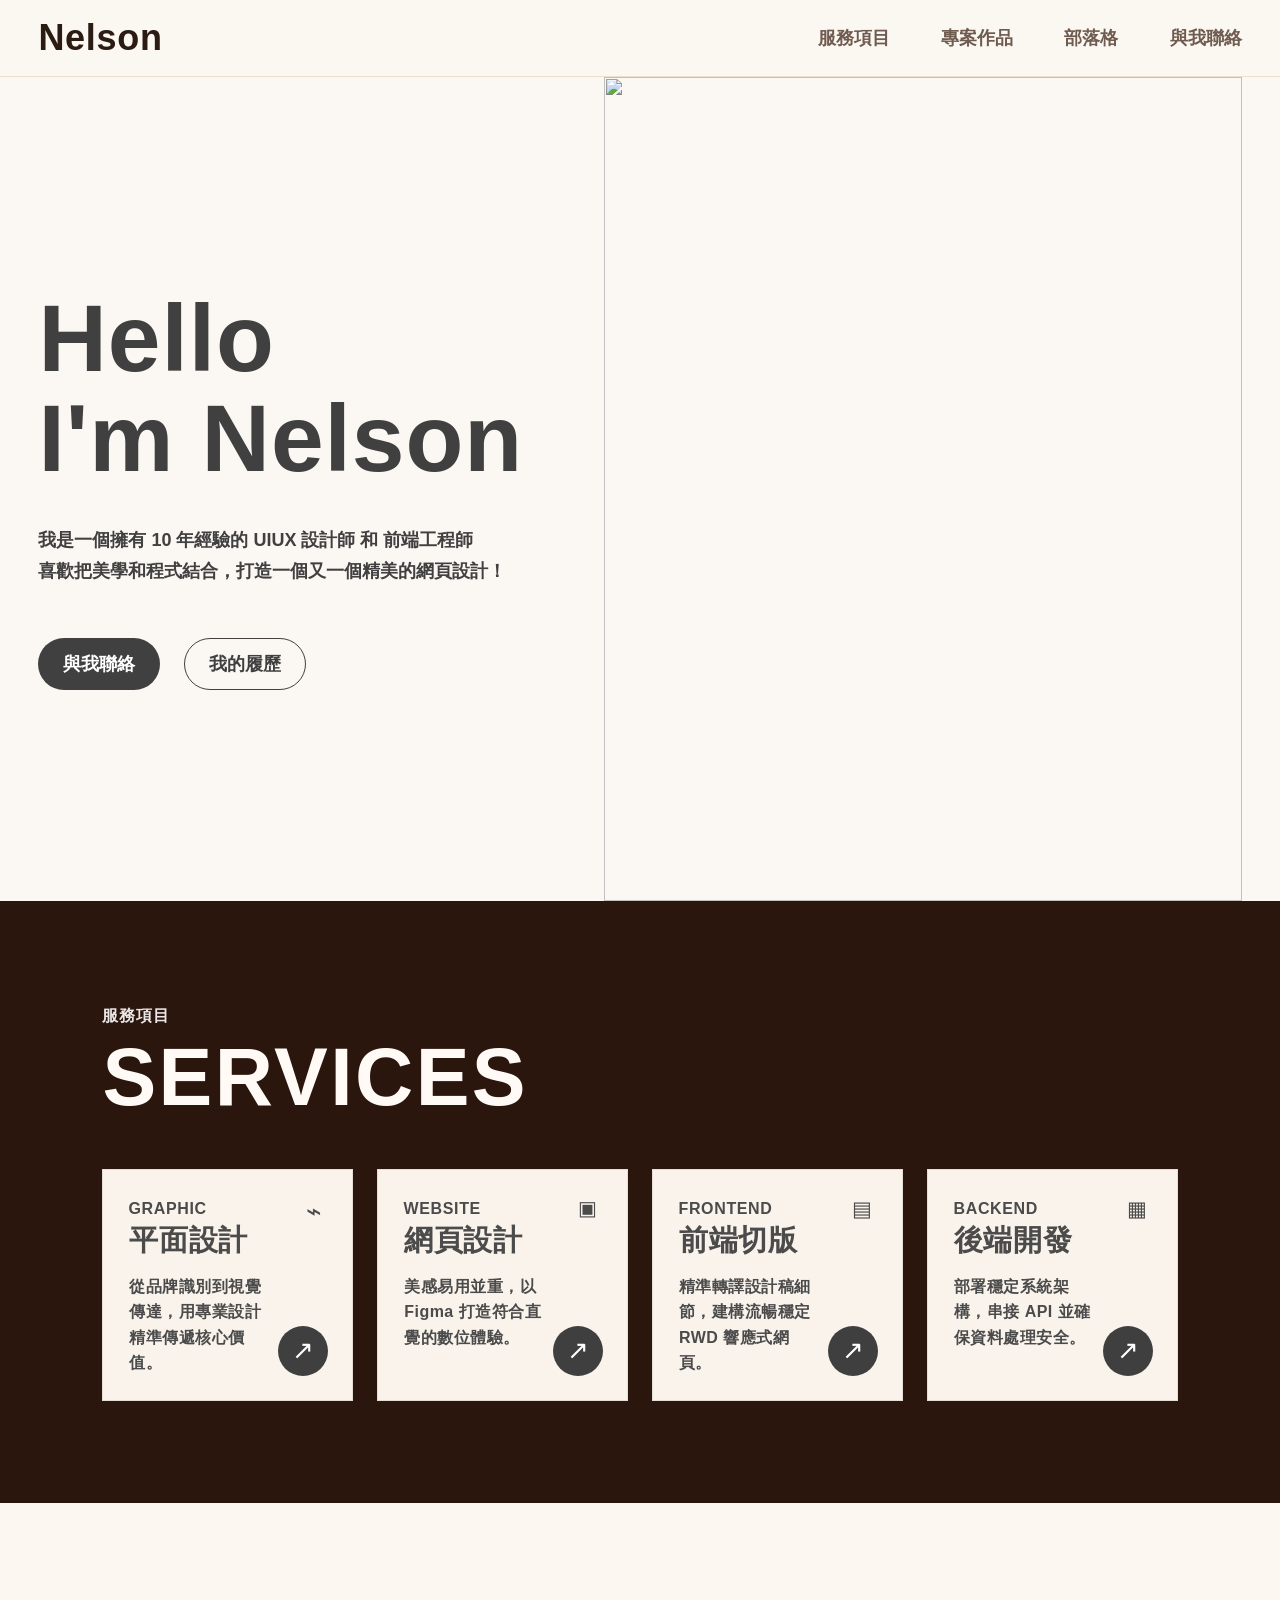
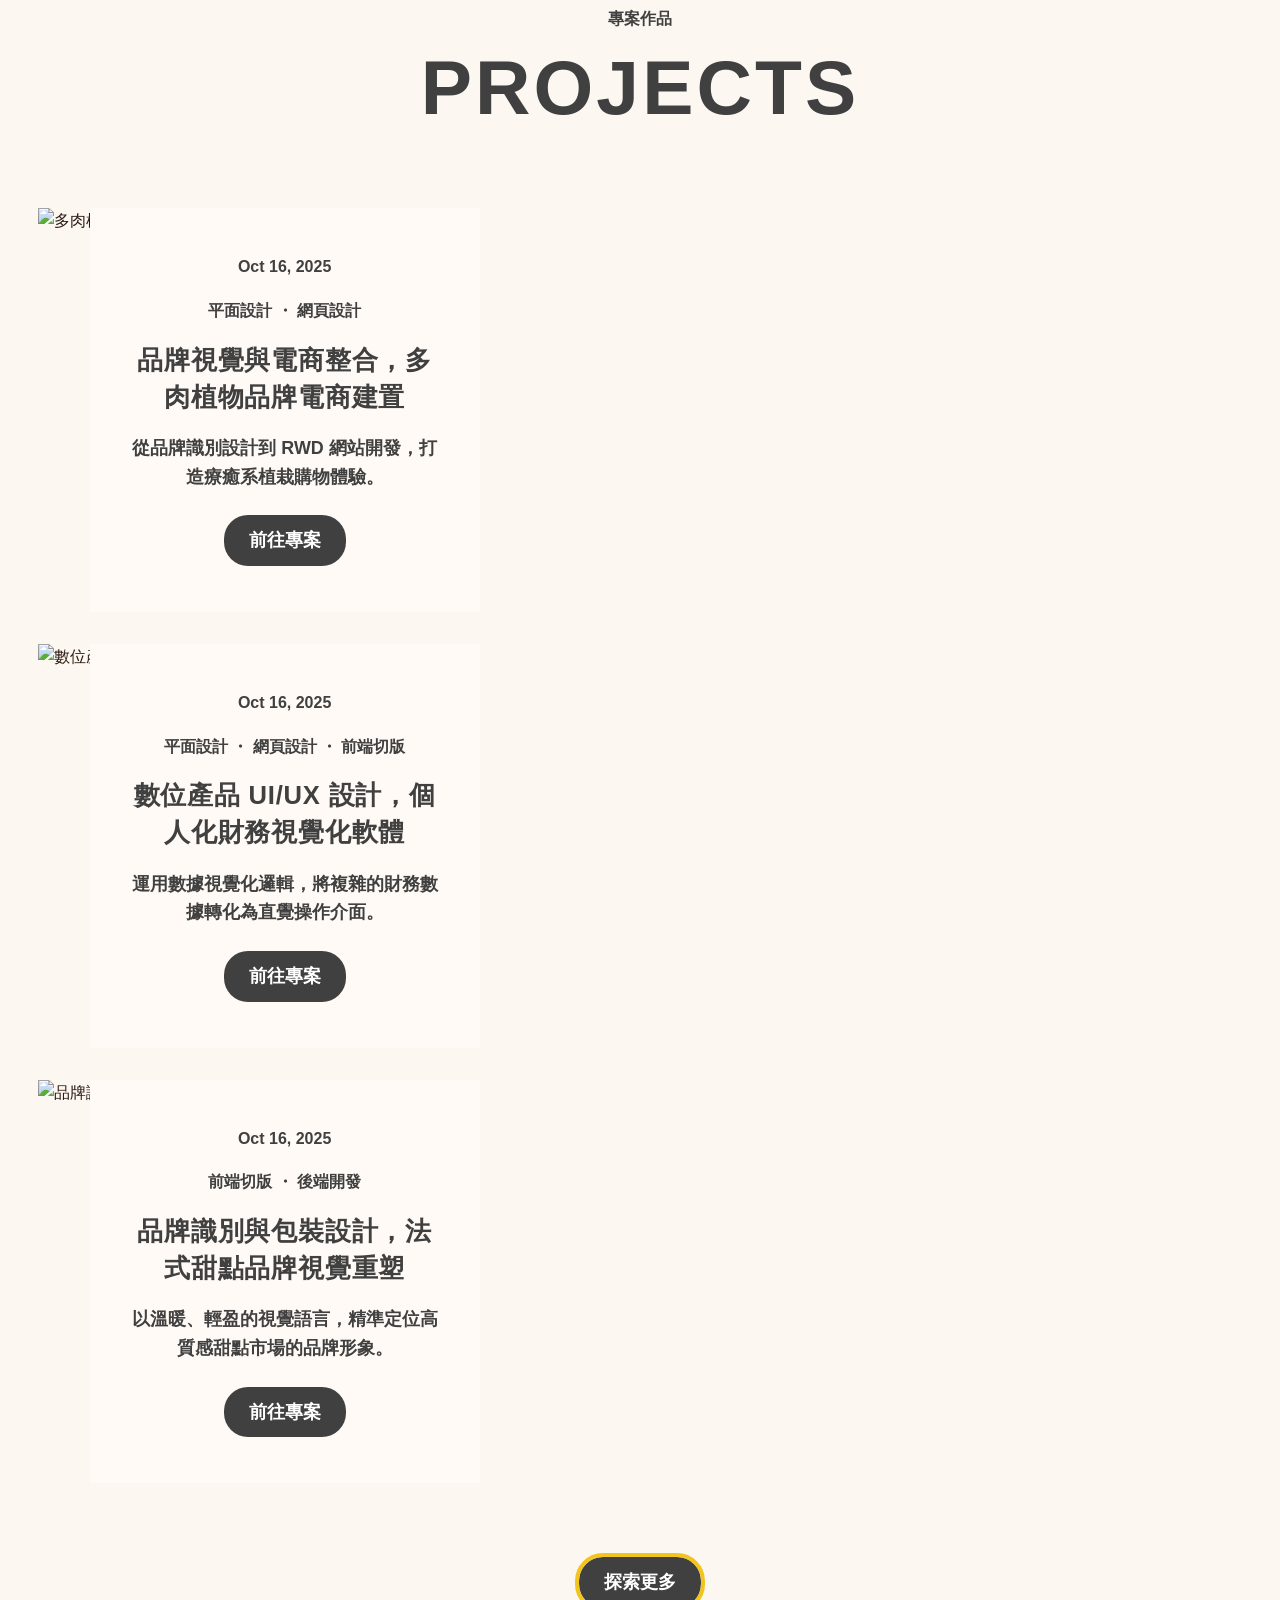
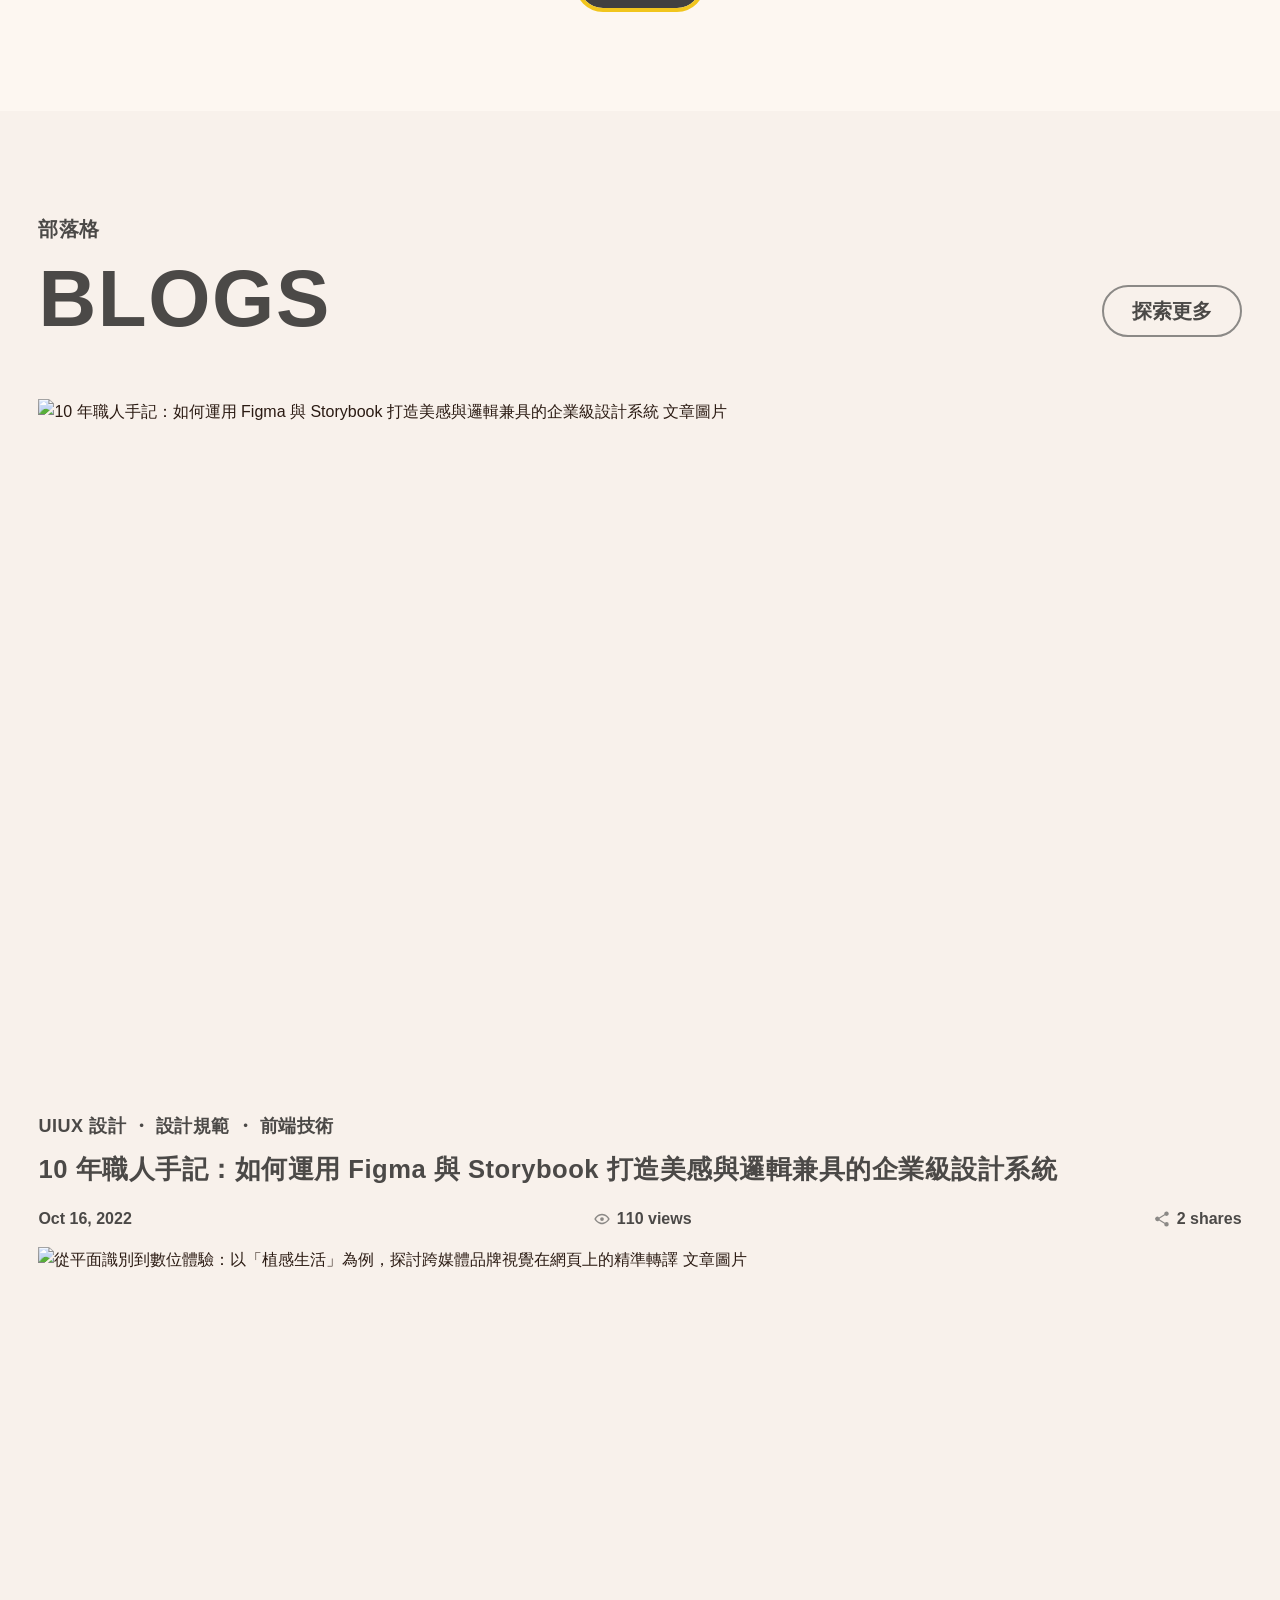
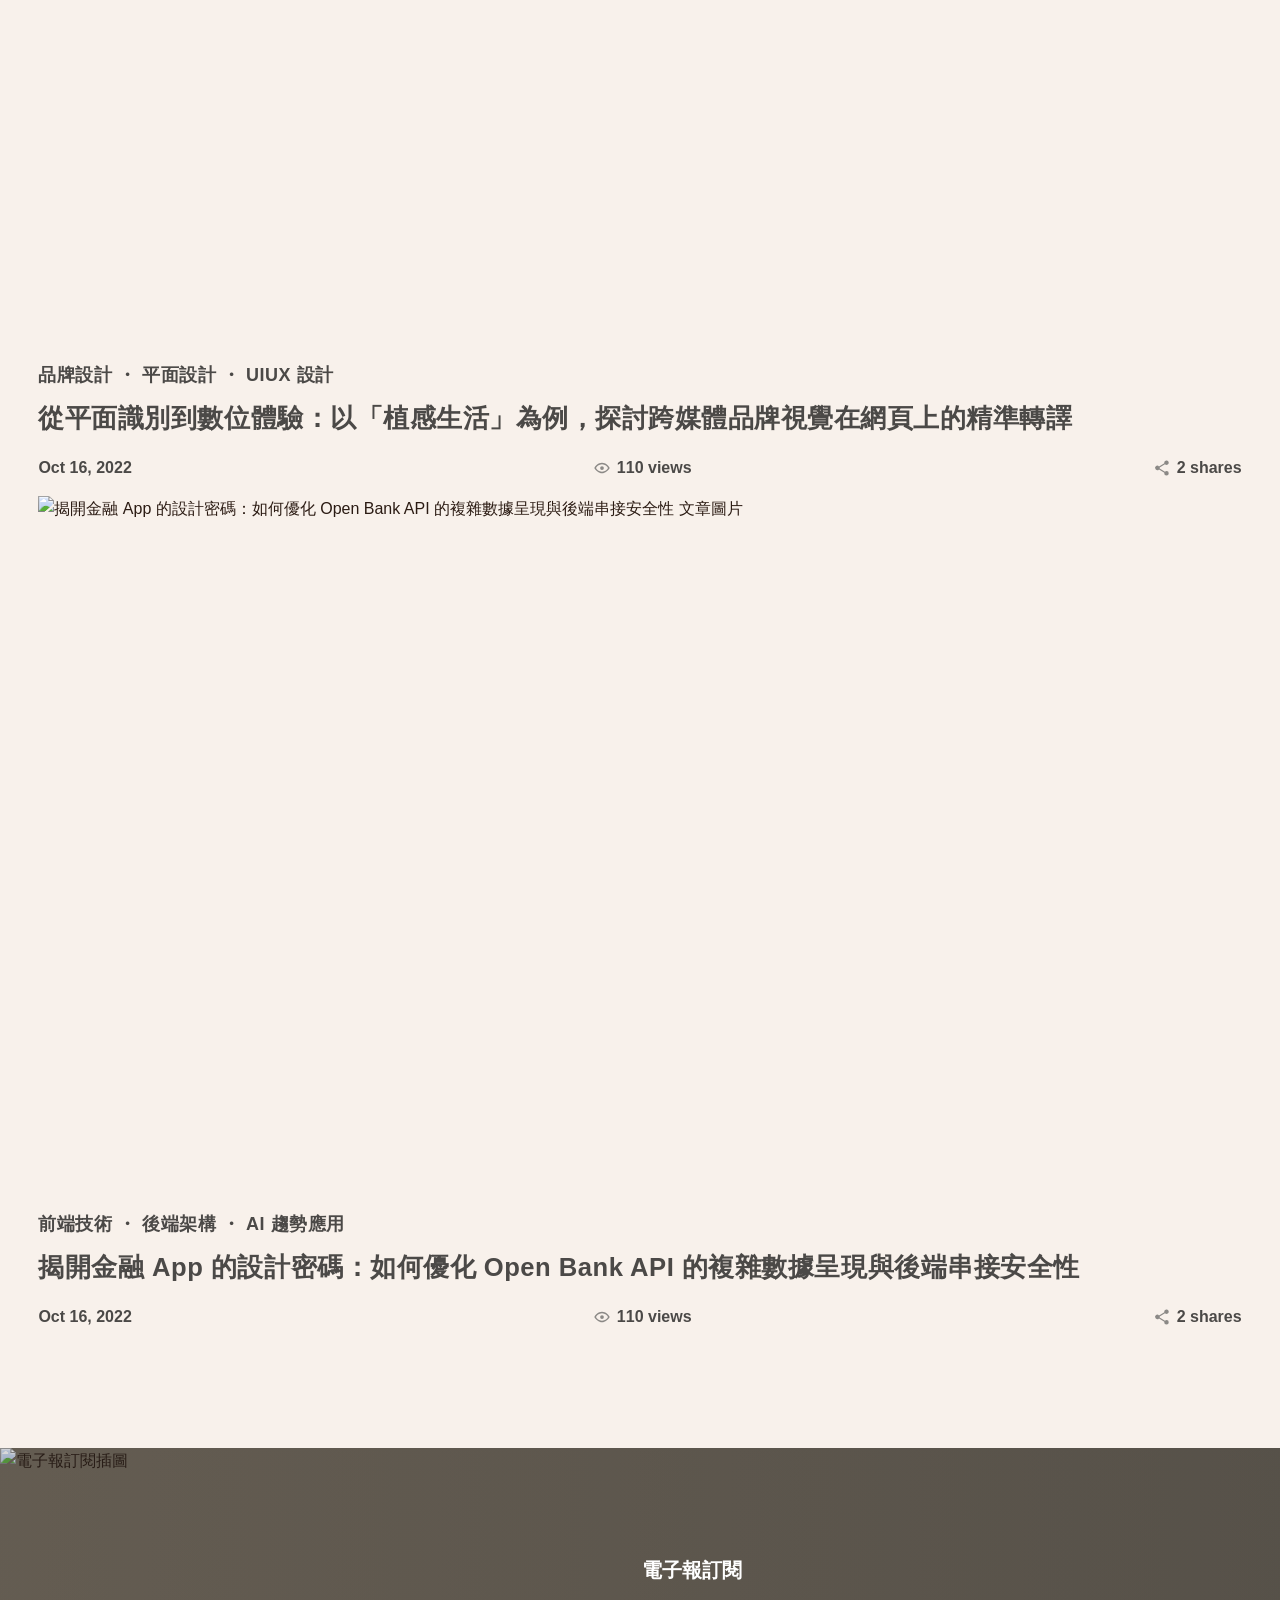
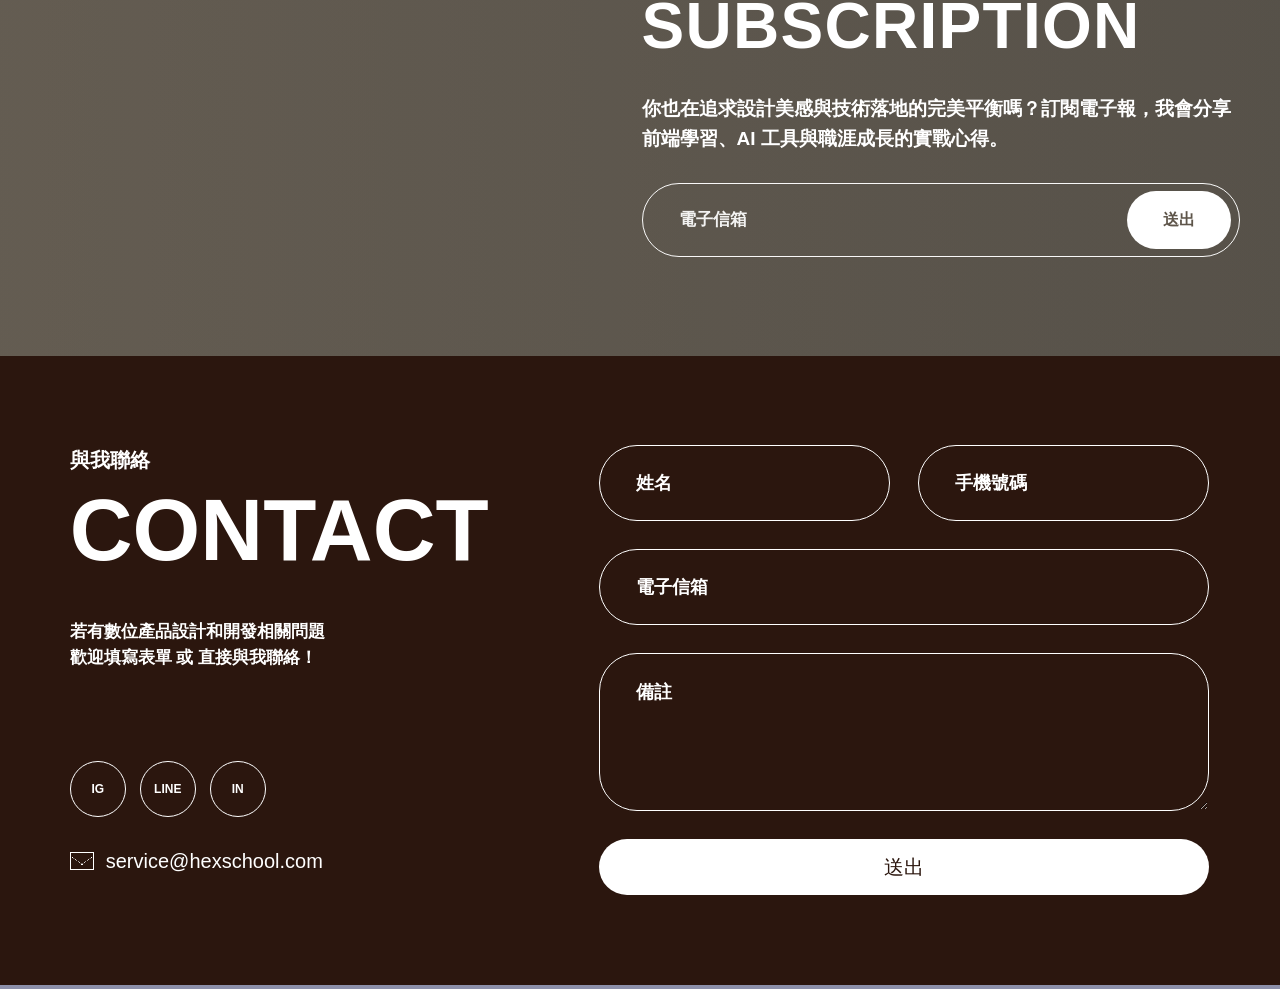
==== commit 630bd4e2: "feat: 重構 CSS 與 JavaScript 結構，提升模組化與可維護性 - 新增 `utilities.css`，用於動畫、響應式調整與動態效果偏好設定。 - 更新 `index.html`、" ====
--- a/index.html
+++ b/index.html
@@ -7,7 +7,16 @@
   <meta name="description" content="Nelson 個人品牌網站，提供平面設計、網頁設計、前端切版與後端開發服務。">
   <link rel="preconnect" href="https://raw.githubusercontent.com">
   <link rel="stylesheet" href="https://unpkg.com/aos@2.3.4/dist/aos.css">
-  <link rel="stylesheet" href="./css/style.css">
+  <link rel="stylesheet" href="./css/base.css">
+  <link rel="stylesheet" href="./css/layout.css">
+  <link rel="stylesheet" href="./css/pages/home.css">
+  <link rel="stylesheet" href="./css/pages/listings.css">
+  <link rel="stylesheet" href="./css/pages/service.css">
+  <link rel="stylesheet" href="./css/components/project-dialog.css">
+  <link rel="stylesheet" href="./css/pages/article.css">
+  <link rel="stylesheet" href="./css/footer.css">
+  <link rel="stylesheet" href="./css/utilities.css">
+  <link rel="stylesheet" href="./css/pages/projects.css">
 </head>
 <body>
   <header class="site-header">
@@ -219,6 +228,11 @@
   </footer>
 
   <script src="https://unpkg.com/aos@2.3.4/dist/aos.js"></script>
-  <script src="./js/main.js"></script>
+  <script src="./js/navigation.js"></script>
+  <script src="./js/filters.js"></script>
+  <script src="./js/faq.js"></script>
+  <script src="./js/project-dialog.js"></script>
+  <script src="./js/forms.js"></script>
+  <script src="./js/aos-init.js"></script>
 </body>
 </html>
--- a/css/base.css
+++ b/css/base.css
@@ -0,0 +1,191 @@
+/* 全站基礎設定：CSS 變數、reset、文字元素與通用容器。 */
+
+:root {
+  --color-bg: #fbf7f2;
+  --color-bg-soft: #f5eadf;
+  --color-surface: #ffffff;
+  --color-surface-warm: #fffaf5;
+  --color-primary: #2b1b13;
+  --color-primary-2: #3a261b;
+  --color-muted: #6f5b4f;
+  --color-muted-2: #8f7b70;
+  --color-accent: #c9783a;
+  --color-accent-2: #e7a768;
+  --color-border: #eadccd;
+  --color-border-strong: #dcc7b1;
+  --shadow-xs: 0 6px 16px rgba(43, 27, 19, 0.06);
+  --shadow-sm: 0 12px 30px rgba(43, 27, 19, 0.1);
+  --shadow-md: 0 22px 58px rgba(43, 27, 19, 0.15);
+  --shadow-lg: 0 34px 90px rgba(43, 27, 19, 0.24);
+  --radius-sm: 12px;
+  --radius-md: 20px;
+  --radius-lg: 32px;
+  --radius-pill: 999px;
+  --container: 1376px;
+  --section-y: clamp(72px, 8vw, 128px);
+  --font-sans: "Noto Sans TC", "PingFang TC", "Microsoft JhengHei", "Helvetica Neue", Arial, sans-serif;
+}
+
+* {
+  box-sizing: border-box;
+}
+
+html {
+  scroll-behavior: smooth;
+}
+
+body {
+  margin: 0;
+  font-family: var(--font-sans);
+  color: var(--color-primary);
+  background: var(--color-bg);
+  line-height: 1.6;
+}
+
+img,
+svg,
+video,
+canvas {
+  display: block;
+  max-width: 100%;
+  height: auto;
+}
+
+img {
+  object-fit: cover;
+}
+
+a {
+  color: inherit;
+  text-decoration: none;
+}
+
+button,
+input,
+textarea {
+  font: inherit;
+}
+
+button {
+  cursor: pointer;
+}
+
+h1,
+h2,
+h3,
+h4,
+p,
+figure,
+ul,
+ol,
+blockquote {
+  margin-top: 0;
+}
+
+h1,
+h2,
+h3,
+h4 {
+  line-height: 1.16;
+  color: var(--color-primary);
+}
+
+p {
+  color: var(--color-muted);
+}
+
+ul,
+ol {
+  padding-left: 1.25em;
+}
+
+.container {
+  width: min(var(--container), calc(100% - clamp(32px, 6vw, 96px)));
+  margin-inline: auto;
+}
+
+.container-narrow {
+  width: min(960px, calc(100% - clamp(32px, 6vw, 96px)));
+  margin-inline: auto;
+}
+
+.section {
+  padding-block: var(--section-y);
+}
+
+.section-compact {
+  padding-block: clamp(48px, 6vw, 88px);
+}
+
+.section-soft {
+  background: linear-gradient(135deg, rgba(255, 250, 245, 0.92), rgba(245, 234, 223, 0.92));
+}
+
+.section-deep {
+  background: linear-gradient(135deg, #efe1d2, #f9f2eb);
+}
+
+.section-heading {
+  margin-bottom: clamp(32px, 5vw, 64px);
+  text-align: center;
+}
+
+.section-heading--split {
+  display: flex;
+  min-width: 0;
+  align-items: end;
+  justify-content: space-between;
+  gap: 24px;
+  text-align: left;
+}
+
+.section-heading h2 {
+  margin-bottom: 0;
+  font-size: clamp(40px, 6vw, 80px);
+  font-weight: 900;
+  letter-spacing: 0.08em;
+}
+
+.eyebrow,
+.tagline,
+.meta {
+  color: var(--color-accent);
+  font-size: 14px;
+  font-weight: 900;
+  letter-spacing: 0.08em;
+}
+
+.eyebrow {
+  margin-bottom: 8px;
+  text-transform: uppercase;
+}
+
+.tagline {
+  margin-bottom: 12px;
+}
+
+.meta {
+  color: var(--color-muted);
+  letter-spacing: 0.02em;
+}
+
+.lead {
+  font-size: clamp(18px, 2.2vw, 24px);
+  color: var(--color-primary-2);
+}
+
+.text-balance {
+  text-wrap: balance;
+}
+
+.sr-only {
+  position: absolute;
+  width: 1px;
+  height: 1px;
+  padding: 0;
+  margin: -1px;
+  overflow: hidden;
+  clip: rect(0, 0, 0, 0);
+  white-space: nowrap;
+  border: 0;
+}
--- a/css/layout.css
+++ b/css/layout.css
@@ -0,0 +1,161 @@
+/* 共用版面：頁首導覽、主要按鈕與全站連結樣式。 */
+
+.site-header {
+  position: sticky;
+  top: 0;
+  z-index: 60;
+  background: rgba(251, 247, 242, 0.86);
+  border-bottom: 1px solid rgba(234, 220, 205, 0.9);
+  backdrop-filter: blur(18px);
+}
+
+.header-inner {
+  position: relative;
+  display: flex;
+  min-width: 0;
+  align-items: center;
+  justify-content: space-between;
+  min-height: 76px;
+}
+
+.logo {
+  display: inline-flex;
+  align-items: center;
+  color: var(--color-primary);
+  font-size: clamp(28px, 3vw, 36px);
+  font-weight: 900;
+  letter-spacing: 0.02em;
+}
+
+.primary-nav {
+  display: flex;
+  min-width: 0;
+  align-items: center;
+  gap: clamp(24px, 4vw, 52px);
+}
+
+.primary-nav a {
+  position: relative;
+  color: var(--color-muted);
+  font-size: 18px;
+  font-weight: 900;
+  transition: color 0.22s ease;
+}
+
+.primary-nav a::after {
+  position: absolute;
+  left: 0;
+  bottom: -12px;
+  width: 100%;
+  height: 3px;
+  border-radius: 0;
+  background: var(--color-accent);
+  transform: scaleX(0);
+  transform-origin: left;
+  transition: transform 0.24s ease;
+  content: "";
+}
+
+.primary-nav a:hover,
+.primary-nav a.active {
+  color: var(--color-primary);
+}
+
+.primary-nav a:hover::after,
+.primary-nav a.active::after {
+  transform: scaleX(1);
+}
+
+.menu-toggle {
+  display: none;
+  width: 44px;
+  height: 44px;
+  padding: 10px;
+  border: 1px solid var(--color-border);
+  border-radius: 0;
+  background: var(--color-surface);
+}
+
+.menu-toggle span {
+  display: block;
+  height: 2px;
+  margin-block: 5px;
+  border-radius: 0;
+  background: var(--color-primary);
+  transition: transform 0.22s ease, opacity 0.22s ease;
+}
+
+.site-header.is-menu-open .menu-toggle span:nth-child(1) {
+  transform: translateY(7px) rotate(45deg);
+}
+
+.site-header.is-menu-open .menu-toggle span:nth-child(2) {
+  opacity: 0;
+}
+
+.site-header.is-menu-open .menu-toggle span:nth-child(3) {
+  transform: translateY(-7px) rotate(-45deg);
+}
+
+.btn {
+  display: inline-flex;
+  min-width: 0;
+  min-height: 48px;
+  align-items: center;
+  justify-content: center;
+  padding: 12px 24px;
+  border: 1px solid transparent;
+  border-radius: 0;
+  font-weight: 900;
+  transition: transform 0.22s ease, box-shadow 0.22s ease, background-color 0.22s ease, border-color 0.22s ease;
+}
+
+.btn:hover,
+.btn:focus-visible {
+  transform: translateY(-2px);
+  box-shadow: var(--shadow-sm);
+}
+
+.btn-primary {
+  color: #fff;
+  background: var(--color-primary);
+}
+
+.btn-primary:hover,
+.btn-primary:focus-visible {
+  background: #1d100b;
+}
+
+.btn-outline {
+  border-color: var(--color-primary);
+  color: var(--color-primary);
+  background: transparent;
+}
+
+.btn-light {
+  color: var(--color-primary);
+  background: #fff;
+}
+
+.button-group {
+  display: flex;
+  flex-wrap: wrap;
+  gap: 14px;
+}
+
+.text-link {
+  display: inline-flex;
+  align-items: center;
+  gap: 8px;
+  border: 0;
+  background: transparent;
+  color: var(--color-accent);
+  font-weight: 900;
+  transition: color 0.22s ease, transform 0.22s ease;
+}
+
+.text-link:hover,
+.text-link:focus-visible {
+  color: var(--color-primary);
+  transform: translateX(3px);
+}
--- a/css/pages/home.css
+++ b/css/pages/home.css
@@ -0,0 +1,709 @@
+/* 首頁樣式：hero、服務摘要、首頁作品與首頁文章預覽。 */
+
+.home-hero {
+  position: relative;
+  background: var(--color-bg);
+}
+
+.home-hero__inner {
+  position: relative;
+  display: grid;
+  grid-template-columns: minmax(0, 0.88fr) minmax(0, 1.12fr);
+  width: min(1760px, calc(100% - clamp(32px, 6vw, 112px)));
+  min-height: calc(100svh - 76px);
+  margin-inline: auto;
+  align-items: stretch;
+  gap: clamp(32px, 5vw, 88px);
+  isolation: isolate;
+}
+
+.home-hero__content {
+  position: relative;
+  z-index: 4;
+  display: flex;
+  min-width: 0;
+  flex-direction: column;
+  justify-content: center;
+  padding-block: clamp(72px, 8vw, 132px);
+}
+
+.home-hero__content h1 {
+  display: grid;
+  margin-bottom: clamp(24px, 3vw, 36px);
+  color: #404040;
+  font-size: clamp(72px, 7.4vw, 128px);
+  font-weight: 900;
+  line-height: 1.06;
+  letter-spacing: 0.01em;
+}
+
+.home-hero__intro {
+  max-width: 560px;
+  margin-bottom: clamp(32px, 4vw, 52px);
+  color: #404040;
+  font-size: clamp(18px, 1.35vw, 24px);
+  font-weight: 800;
+  line-height: 1.72;
+}
+
+.home-hero__media {
+  position: relative;
+  z-index: 1;
+  min-width: 0;
+  align-self: stretch;
+}
+
+.hero-person {
+  width: 100%;
+  height: 100%;
+  min-height: min(820px, calc(100svh - 76px));
+  object-fit: cover;
+  object-position: center top;
+  border-radius: 0;
+  filter: none;
+  transform: none;
+  animation: none;
+}
+
+.hero-decoration {
+  position: absolute;
+  z-index: 3;
+  display: block;
+  max-width: none;
+  pointer-events: none;
+  user-select: none;
+  transform-origin: center;
+}
+
+.hero-decoration--flower-left {
+  top: 11%;
+  left: -3%;
+  width: clamp(108px, 12vw, 180px);
+  animation: heroSpin 18s linear infinite;
+}
+
+.hero-decoration--line-top {
+  top: 22%;
+  left: 13%;
+  width: clamp(210px, 22vw, 376px);
+  animation: heroFloatSmall 5.8s ease-in-out infinite;
+}
+
+.hero-decoration--flower-center {
+  bottom: 22%;
+  left: 34%;
+  width: clamp(72px, 8vw, 132px);
+  animation: heroSpin 20s linear infinite reverse;
+}
+
+.hero-decoration--line-bottom {
+  bottom: 7%;
+  left: 24%;
+  width: clamp(150px, 17vw, 280px);
+  animation: heroFloatSmall 6.4s ease-in-out infinite 0.5s;
+}
+
+.hero-decoration--blob-main {
+  top: 13%;
+  left: 42%;
+  width: clamp(170px, 17vw, 292px);
+  z-index: 5;
+  animation: heroBlob 7.2s ease-in-out infinite;
+}
+
+.hero-decoration--flower-right {
+  top: 27%;
+  right: 5%;
+  width: clamp(92px, 10vw, 168px);
+  z-index: 5;
+  animation: heroSpin 18s linear infinite;
+}
+
+.hero-decoration--blob-bottom {
+  right: 6%;
+  bottom: 12%;
+  width: clamp(120px, 13vw, 210px);
+  z-index: 5;
+  animation: heroBlob 6.6s ease-in-out infinite 0.35s;
+}
+
+.hero-buttons {
+  position: relative;
+  z-index: 6;
+  gap: 24px;
+}
+
+.hero-buttons .btn {
+  min-width: 122px;
+  min-height: 52px;
+  padding: 13px 24px;
+  border-radius: var(--radius-pill);
+  font-size: 18px;
+  line-height: 1.35;
+}
+
+.hero-buttons .btn-primary {
+  background: #404040;
+}
+
+.hero-buttons .btn-primary:hover,
+.hero-buttons .btn-primary:focus-visible {
+  background: #2b2b2b;
+}
+
+.hero-buttons .btn-outline {
+  border-color: #404040;
+  color: #404040;
+  background: var(--color-bg);
+}
+
+
+.page-title {
+  position: relative;
+  display: grid;
+  min-height: clamp(300px, 25vw, 400px);
+  place-items: center;
+  padding-block: clamp(56px, 7vw, 108px) clamp(32px, 5vw, 56px);
+  border-bottom: 4px solid #9b5cff;
+  background:
+    linear-gradient(90deg, rgba(7, 80, 104, 0.82) 0%, rgba(7, 80, 104, 0.74) 42%, rgba(43, 43, 43, 0.62) 100%),
+    url("https://raw.githubusercontent.com/hexschool/2022-web-layout-training/main/2026-web-camp/blog_banner.png") center / cover no-repeat;
+  text-align: center;
+  isolation: isolate;
+}
+
+.page-title::after {
+  position: absolute;
+  inset: auto 0 -34px;
+  z-index: 0;
+  color: rgba(255, 255, 255, 0.18);
+  font-size: clamp(118px, 19vw, 236px);
+  font-weight: 900;
+  line-height: 0.72;
+  letter-spacing: 0;
+  text-align: center;
+  content: "BLOG";
+  pointer-events: none;
+}
+
+.page-title .container {
+  position: relative;
+  z-index: 1;
+  width: min(100%, calc(100% - clamp(32px, 6vw, 96px)));
+}
+
+.page-title__en {
+  margin-bottom: 16px;
+  color: #fff;
+  font-size: clamp(56px, 6vw, 88px);
+  font-weight: 900;
+  line-height: 1;
+  letter-spacing: 0;
+}
+
+.page-title h1 {
+  margin-bottom: 0;
+  color: #fff;
+  font-size: clamp(34px, 3.2vw, 48px);
+  font-weight: 900;
+  letter-spacing: 0;
+}
+
+.page-title__label {
+  display: none;
+}
+
+.page-hero {
+  position: relative;
+  display: grid;
+  min-height: 420px;
+  place-items: center;
+  background-position: center;
+  background-size: cover;
+  color: #fff;
+}
+
+.page-hero::before {
+  position: absolute;
+  inset: 0;
+  background: linear-gradient(90deg, rgba(43, 27, 19, 0.78), rgba(43, 27, 19, 0.3));
+  content: "";
+}
+
+.page-hero__inner {
+  position: relative;
+  z-index: 1;
+  min-width: 0;
+}
+
+.page-hero__inner h1 {
+  margin-bottom: 18px;
+  color: #fff;
+  font-size: clamp(48px, 8vw, 96px);
+  font-weight: 900;
+  letter-spacing: 0.08em;
+}
+
+.page-hero__inner p:not(.eyebrow) {
+  max-width: 680px;
+  color: rgba(255, 255, 255, 0.9);
+  font-size: clamp(18px, 2vw, 22px);
+}
+
+.page-hero--service {
+  background-image: url("https://raw.githubusercontent.com/hexschool/2022-web-layout-training/main/2026-web-camp/service_banner.png");
+}
+
+.page-hero--project {
+  background-image: url("https://raw.githubusercontent.com/hexschool/2022-web-layout-training/main/2026-web-camp/project_banner.png");
+}
+
+.service-grid {
+  display: grid;
+  grid-template-columns: repeat(4, minmax(0, 1fr));
+  gap: 24px;
+}
+
+.service-card {
+  position: relative;
+  min-width: 0;
+  min-height: 300px;
+  padding: 30px;
+  border: 1px solid var(--color-border);
+  border-radius: 0;
+  background: linear-gradient(180deg, #fff, #fffaf5);
+  box-shadow: var(--shadow-xs);
+  transition: transform 0.25s ease, box-shadow 0.25s ease, border-color 0.25s ease;
+}
+
+.service-card:hover,
+.service-card:focus-within {
+  transform: translateY(-6px);
+  border-color: rgba(201, 120, 58, 0.42);
+  box-shadow: var(--shadow-md);
+}
+
+.service-card__label {
+  display: inline-flex;
+  margin-bottom: 40px;
+  color: var(--color-accent);
+  font-size: 13px;
+  font-weight: 900;
+  letter-spacing: 0.18em;
+}
+
+.service-card h3 {
+  margin-bottom: 12px;
+  font-size: clamp(24px, 2.5vw, 34px);
+}
+
+.service-card a {
+  position: absolute;
+  right: 28px;
+  bottom: 28px;
+  display: grid;
+  width: 46px;
+  height: 46px;
+  place-items: center;
+  border-radius: 0;
+  background: var(--color-bg-soft);
+  color: var(--color-primary);
+  font-weight: 900;
+  transition: background-color 0.22s ease, color 0.22s ease, transform 0.22s ease;
+}
+
+.service-card a:hover,
+.service-card a:focus-visible {
+  background: var(--color-primary);
+  color: #fff;
+  transform: rotate(8deg);
+}
+
+.home-services {
+  padding-block: clamp(80px, 8vw, 128px);
+  background: #2b160e;
+}
+
+.home-services .container {
+  width: min(1376px, calc(100% - clamp(40px, 16vw, 332px)));
+}
+
+.home-services__heading {
+  position: relative;
+  margin-bottom: clamp(36px, 4vw, 56px);
+  text-align: left;
+}
+
+.home-services__heading .eyebrow {
+  margin-bottom: 8px;
+  color: rgba(255, 255, 255, 0.9);
+  font-size: 16px;
+  letter-spacing: 0.05em;
+  text-transform: none;
+}
+
+.home-services__heading h2 {
+  color: #fffaf5;
+  font-size: clamp(64px, 6.3vw, 88px);
+  line-height: 1;
+  letter-spacing: 0.03em;
+}
+
+.home-services .service-grid {
+  gap: 24px;
+}
+
+.home-services .service-card {
+  min-height: 186px;
+  padding: 26px 26px 24px;
+  border: 1px solid #e4ded7;
+  background: #f9f3ec;
+  box-shadow: none;
+}
+
+.home-services .service-card:hover,
+.home-services .service-card:focus-within {
+  transform: translateY(-4px);
+  border-color: #fffaf5;
+  box-shadow: 0 18px 36px rgba(0, 0, 0, 0.22);
+}
+
+.home-services .service-card::after {
+  position: absolute;
+  top: 28px;
+  right: 30px;
+  color: #4b4b4b;
+  font-size: 26px;
+  line-height: 1;
+  content: "⌁";
+}
+
+.home-services .service-card:nth-child(2)::after {
+  content: "▣";
+  font-size: 20px;
+}
+
+.home-services .service-card:nth-child(3)::after {
+  content: "▤";
+  font-size: 21px;
+}
+
+.home-services .service-card:nth-child(4)::after {
+  content: "▦";
+  font-size: 21px;
+}
+
+.home-services .service-card__label {
+  margin-bottom: 2px;
+  color: #4b4b4b;
+  font-size: 16px;
+  letter-spacing: 0.04em;
+}
+
+.home-services .service-card h3 {
+  margin-bottom: 16px;
+  color: #4b4b4b;
+  font-size: clamp(28px, 2.3vw, 32px);
+  letter-spacing: 0.02em;
+}
+
+.home-services .service-card p {
+  max-width: calc(100% - 56px);
+  margin-bottom: 0;
+  color: #4b4b4b;
+  font-size: 16px;
+  font-weight: 700;
+  line-height: 1.6;
+  letter-spacing: 0.03em;
+}
+
+.home-services .service-card a {
+  right: 24px;
+  bottom: 24px;
+  width: 50px;
+  height: 50px;
+  border-radius: var(--radius-pill);
+  background: #3f3f3f;
+  color: #fff;
+  font-size: 26px;
+  font-weight: 400;
+}
+
+.home-services .service-card a:hover,
+.home-services .service-card a:focus-visible {
+  background: #2b160e;
+  color: #fffaf5;
+  transform: translate(2px, -2px);
+}
+
+.featured-project {
+  display: grid;
+  grid-template-columns: minmax(0, 0.82fr) minmax(0, 1.18fr);
+  gap: 32px;
+  align-items: center;
+  margin-bottom: 32px;
+  padding: clamp(24px, 4vw, 48px);
+  border: 1px solid rgba(255, 255, 255, 0.76);
+  border-radius: 0;
+  background: rgba(255, 255, 255, 0.74);
+  box-shadow: var(--shadow-md);
+}
+
+.featured-project__content {
+  min-width: 0;
+}
+
+.featured-project__content h3 {
+  font-size: clamp(28px, 3.4vw, 46px);
+}
+
+.featured-project img {
+  width: 100%;
+  aspect-ratio: 16 / 10;
+  border-radius: 0;
+  box-shadow: var(--shadow-xs);
+}
+
+.home-projects {
+  background: #fdf7f1;
+}
+
+.home-projects__inner {
+  display: grid;
+  gap: clamp(32px, 4.6vw, 56px);
+}
+
+.home-projects__heading {
+  margin-bottom: clamp(8px, 1.8vw, 20px);
+}
+
+.home-projects__heading .eyebrow {
+  margin-bottom: 12px;
+  color: #404040;
+  font-size: 16px;
+  letter-spacing: 0;
+  text-transform: none;
+}
+
+.home-projects__heading h2 {
+  color: #404040;
+  font-size: clamp(56px, 6vw, 86px);
+  letter-spacing: 0.04em;
+}
+
+.home-projects__list {
+  display: grid;
+  gap: clamp(24px, 3vw, 32px);
+}
+
+.home-project-card {
+  position: relative;
+  display: grid;
+  min-height: clamp(340px, 25vw, 420px);
+  align-items: center;
+  isolation: isolate;
+}
+
+.home-project-card img {
+  position: absolute;
+  inset: 0;
+  z-index: -1;
+  width: 100%;
+  height: 100%;
+  object-fit: cover;
+  object-position: center;
+}
+
+.home-project-card__panel {
+  display: grid;
+  justify-items: center;
+  width: min(390px, calc(100% - clamp(40px, 7vw, 96px)));
+  margin-left: clamp(28px, 4vw, 56px);
+  padding: clamp(32px, 3.6vw, 48px) clamp(24px, 3.2vw, 40px);
+  background: #fffaf5;
+  text-align: center;
+}
+
+.home-project-card__panel time,
+.home-project-card__tags {
+  margin: 0;
+  color: #404040;
+  font-size: 16px;
+  font-weight: 800;
+  letter-spacing: 0;
+}
+
+.home-project-card__panel time {
+  margin-bottom: 18px;
+}
+
+.home-project-card__tags {
+  margin-bottom: 18px;
+}
+
+.home-project-card__panel h3 {
+  margin-bottom: 18px;
+  color: #404040;
+  font-size: clamp(24px, 2vw, 32px);
+  font-weight: 900;
+  line-height: 1.45;
+  letter-spacing: 0.03em;
+}
+
+.home-project-card__panel > p:not(.home-project-card__tags) {
+  margin-bottom: 24px;
+  color: #404040;
+  font-size: clamp(16px, 1.4vw, 18px);
+  font-weight: 800;
+  line-height: 1.6;
+}
+
+.home-project-card__panel .btn,
+.home-projects__more .btn {
+  min-height: 48px;
+  padding: 10px 24px;
+  border-radius: 24px;
+  background: #404040;
+  color: #fff;
+  font-size: 18px;
+}
+
+.home-project-card__panel .btn:hover,
+.home-project-card__panel .btn:focus-visible,
+.home-projects__more .btn:hover,
+.home-projects__more .btn:focus-visible {
+  background: #232323;
+}
+
+.home-projects__more {
+  display: flex;
+  justify-content: center;
+  margin-top: clamp(8px, 1.6vw, 18px);
+}
+
+.home-projects__more .btn {
+  outline: 4px solid #f1c51d;
+  outline-offset: 0;
+}
+
+.home-blogs {
+  background: #f8f1eb;
+}
+
+.home-blogs .container {
+  max-width: 1376px;
+}
+
+.home-blogs .section-heading {
+  margin-bottom: clamp(40px, 4.8vw, 64px);
+}
+
+.home-blogs .section-heading h2 {
+  color: #4b4947;
+  font-size: clamp(56px, 6.25vw, 120px);
+  line-height: 0.95;
+  letter-spacing: 0.02em;
+}
+
+.home-blogs .eyebrow {
+  margin-bottom: 16px;
+  color: #4b4947;
+  font-size: 20px;
+  letter-spacing: 0.02em;
+  text-transform: none;
+}
+
+.home-blogs__more {
+  justify-self: end;
+  min-height: 52px;
+  padding: 10px 28px;
+  border: 2px solid #8b8986;
+  border-radius: var(--radius-pill);
+  color: #4b4947;
+  font-size: 20px;
+  line-height: 1;
+  white-space: nowrap;
+}
+
+.home-blogs__more:hover,
+.home-blogs__more:focus-visible {
+  border-color: #4b4947;
+  color: #fff;
+  background: #4b4947;
+  transform: translateY(-2px);
+}
+
+.home-blogs .blog-grid--preview {
+  gap: 28px;
+}
+
+.home-blogs .blog-card {
+  border: 0;
+  background: transparent;
+  box-shadow: none;
+}
+
+.home-blogs .blog-card:hover,
+.home-blogs .blog-card:focus-visible {
+  border-color: transparent;
+  box-shadow: none;
+}
+
+.home-blogs .blog-card img {
+  aspect-ratio: 416 / 240;
+}
+
+.home-blogs .blog-card__body {
+  padding: 20px 0 0;
+}
+
+.home-blogs .blog-card .tagline {
+  margin-bottom: 12px;
+  color: #4b4947;
+  font-size: 18px;
+  font-weight: 800;
+  line-height: 1.45;
+  letter-spacing: 0.03em;
+}
+
+.home-blogs .blog-card h3 {
+  margin-bottom: 18px;
+  color: #4b4947;
+  font-size: clamp(24px, 2vw, 32px);
+  font-weight: 900;
+  line-height: 1.45;
+  letter-spacing: 0.02em;
+}
+
+.home-blogs .blog-card .meta {
+  display: flex;
+  align-items: center;
+  justify-content: space-between;
+  gap: 14px;
+  color: #4b4947;
+  font-size: 16px;
+  font-weight: 700;
+  letter-spacing: 0;
+}
+
+.home-blogs .blog-card .meta span {
+  display: inline-flex;
+  align-items: center;
+  gap: 6px;
+}
+
+.home-blogs .blog-card .meta span:nth-child(2)::before {
+  width: 18px;
+  height: 18px;
+  background: #8b8986;
+  content: "";
+  mask: url("data:image/svg+xml,%3Csvg%20viewBox%3D%270%200%2024%2024%27%20xmlns%3D%27http%3A//www.w3.org/2000/svg%27%3E%3Cpath%20d%3D%27M12%205c5.2%200%208.7%204.4%209.8%206.1a1.6%201.6%200%200%201%200%201.8C20.7%2014.6%2016.2%2019%2012%2019s-8.7-4.4-9.8-6.1a1.6%201.6%200%200%201%200-1.8C3.3%209.4%206.8%205%2012%205Zm0%202C7.9%207%204.9%2010.2%204%2012c.9%201.8%203.9%205%208%205s7.1-3.2%208-5c-.9-1.8-3.9-5-8-5Zm0%202.5a2.5%202.5%200%201%201%200%205%202.5%202.5%200%200%201%200-5Z%27/%3E%3C/svg%3E") center / contain no-repeat;
+}
+
+.home-blogs .blog-card .meta span:nth-child(3)::before {
+  width: 18px;
+  height: 18px;
+  background: #8b8986;
+  content: "";
+  mask: url("data:image/svg+xml,%3Csvg%20viewBox%3D%270%200%2024%2024%27%20xmlns%3D%27http%3A//www.w3.org/2000/svg%27%3E%3Cpath%20d%3D%27M18%2016.1c-.8%200-1.5.3-2%20.8L8.9%2012.8c.1-.3.1-.5.1-.8s0-.5-.1-.8L16%207.1A3%203%200%201%200%2015%205c0%20.3%200%20.5.1.8L8%209.9A3%203%200%201%200%208%2014l7.1%204.2c-.1.2-.1.5-.1.8a3%203%200%201%200%203-2.9Z%27/%3E%3C/svg%3E") center / contain no-repeat;
+}
--- a/css/pages/listings.css
+++ b/css/pages/listings.css
@@ -0,0 +1,635 @@
+/* 列表與共用區塊：作品卡片、部落格列表、訂閱區與 FAQ。 */
+
+.case-grid {
+  display: grid;
+  grid-template-columns: repeat(2, minmax(0, 1fr));
+  gap: 28px;
+}
+
+.project-grid--preview,
+.blog-grid--preview {
+  grid-template-columns: repeat(3, minmax(0, 1fr));
+}
+
+.project-card,
+.blog-card,
+.case-card {
+  position: relative;
+  min-width: 0;
+  overflow: clip;
+  border: 1px solid var(--color-border);
+  border-radius: 0;
+  background: var(--color-surface);
+  box-shadow: var(--shadow-xs);
+}
+
+.project-card,
+.blog-card,
+.case-card,
+.blog-card-row {
+  transition: transform 0.28s ease, box-shadow 0.28s ease, border-color 0.28s ease;
+}
+
+.project-card:hover,
+.project-card:focus-within,
+.blog-card:hover,
+.blog-card:focus-visible,
+.case-card:hover,
+.blog-card-row:hover,
+.blog-card-row:focus-visible {
+  transform: translateY(-5px);
+  border-color: rgba(201, 120, 58, 0.44);
+  box-shadow: var(--shadow-md);
+}
+
+.project-card img,
+.blog-card img,
+.case-card img,
+.blog-card-row img {
+  width: 100%;
+  aspect-ratio: 4 / 3;
+  transition: transform 0.46s ease;
+}
+
+.project-card:hover img,
+.blog-card:hover img,
+.case-card:hover img,
+.blog-card-row:hover img {
+  transform: scale(1.045);
+}
+
+.project-card__body,
+.blog-card__body,
+.case-card__body {
+  min-width: 0;
+  padding: 24px;
+}
+
+.project-card h3,
+.blog-card h3,
+.case-card h3,
+.blog-card h2 {
+  margin-bottom: 14px;
+  font-size: clamp(22px, 2.2vw, 30px);
+}
+
+.project-card h3,
+.blog-card h3,
+.blog-card h2,
+.case-card h3 {
+  overflow-wrap: anywhere;
+}
+
+.blog-meta {
+  display: flex;
+  flex-wrap: wrap;
+  gap: 10px 22px;
+  color: var(--color-muted);
+  font-size: 15px;
+  font-weight: 600;
+}
+
+.blog-meta span {
+  display: inline-flex;
+  align-items: center;
+  gap: 6px;
+}
+
+.filter-list {
+  display: flex;
+  flex-wrap: wrap;
+  gap: 12px;
+  justify-content: center;
+  margin-bottom: 42px;
+}
+
+.filter-list button {
+  min-height: 46px;
+  padding: 10px 20px;
+  border: 1px solid var(--color-border-strong);
+  border-radius: 0;
+  background: var(--color-surface);
+  color: var(--color-muted);
+  font-weight: 900;
+  transition: background-color 0.22s ease, color 0.22s ease, border-color 0.22s ease, transform 0.22s ease;
+}
+
+.filter-list button:hover,
+.filter-list button:focus-visible,
+.filter-list button.is-active {
+  border-color: var(--color-primary);
+  color: #fff;
+  background: var(--color-primary);
+  transform: translateY(-1px);
+}
+
+.blog-index-section {
+  background: #fff;
+  padding-block: clamp(64px, 6vw, 80px) clamp(76px, 8vw, 120px);
+}
+
+.blog-layout {
+  display: grid;
+  grid-template-columns: 180px minmax(0, 1fr);
+  gap: clamp(40px, 4.8vw, 64px);
+  align-items: start;
+  max-width: 1280px;
+}
+
+.category-panel {
+  position: sticky;
+  top: 100px;
+  min-width: 0;
+  padding: 0;
+  border: 0;
+  border-radius: 0;
+  background: transparent;
+  box-shadow: none;
+}
+
+.category-panel h2,
+.category-panel h1 {
+  position: absolute;
+  width: 1px;
+  height: 1px;
+  padding: 0;
+  margin: -1px;
+  overflow: hidden;
+  clip: rect(0, 0, 0, 0);
+  white-space: nowrap;
+  border: 0;
+}
+
+.filter-list--vertical {
+  display: grid;
+  justify-content: stretch;
+  gap: 0;
+  margin-bottom: 0;
+}
+
+.filter-list--vertical button {
+  width: 100%;
+  min-height: 54px;
+  padding: 10px 20px;
+  border: 0;
+  background: transparent;
+  color: #404040;
+  font-size: 18px;
+  line-height: 1.2;
+  text-align: center;
+}
+
+.filter-list--vertical button:hover,
+.filter-list--vertical button:focus-visible,
+.filter-list--vertical button.is-active {
+  color: #fff;
+  background: #2b150c;
+  transform: none;
+}
+
+.blog-list {
+  display: grid;
+  min-width: 0;
+  gap: 24px;
+}
+
+.blog-card-row {
+  display: grid;
+  grid-template-columns: minmax(0, 53.4%) minmax(0, 1fr);
+  gap: 24px;
+  min-width: 0;
+  overflow: visible;
+  border: 0;
+  border-radius: 0;
+  background: transparent;
+  box-shadow: none;
+}
+
+.blog-card-row:hover,
+.blog-card-row:focus-visible {
+  transform: none;
+  border-color: transparent;
+  box-shadow: none;
+}
+
+.blog-card-row__media {
+  min-width: 0;
+  overflow: clip;
+}
+
+.blog-card-row img {
+  width: 100%;
+  height: 100%;
+  min-height: 260px;
+  aspect-ratio: 636 / 260;
+}
+
+.blog-card-row__body {
+  display: grid;
+  min-width: 0;
+  align-content: center;
+  padding: 0;
+}
+
+.blog-card-row .tagline {
+  margin-bottom: 14px;
+  color: #404040;
+  font-size: 16px;
+  font-weight: 700;
+  letter-spacing: 0.02em;
+}
+
+.blog-card-row h2 {
+  margin-bottom: 16px;
+  color: #404040;
+  font-size: clamp(24px, 2.15vw, 32px);
+  font-weight: 900;
+  line-height: 1.35;
+  letter-spacing: 0;
+  overflow-wrap: anywhere;
+}
+
+.blog-card-row .blog-meta {
+  justify-content: space-between;
+  color: #404040;
+  font-size: 16px;
+  font-weight: 400;
+}
+
+.blog-card-row .blog-meta span:first-child {
+  margin-right: auto;
+}
+
+.blog-card-row .blog-meta span:nth-child(2)::before,
+.blog-card-row .blog-meta span:nth-child(3)::before {
+  display: inline-block;
+  flex: 0 0 auto;
+  width: 18px;
+  height: 18px;
+  background: #8b8986;
+  content: "";
+}
+
+.blog-card-row .blog-meta span:nth-child(2)::before {
+  -webkit-mask: url("data:image/svg+xml,%3Csvg%20viewBox%3D%270%200%2024%2024%27%20xmlns%3D%27http%3A//www.w3.org/2000/svg%27%3E%3Cpath%20d%3D%27M12%205c5.2%200%208.7%204.4%209.8%206.1a1.6%201.6%200%200%201%200%201.8C20.7%2014.6%2016.2%2019%2012%2019s-8.7-4.4-9.8-6.1a1.6%201.6%200%200%201%200-1.8C3.3%209.4%206.8%205%2012%205Zm0%202C7.9%207%204.9%2010.2%204%2012c.9%201.8%203.9%205%208%205s7.1-3.2%208-5c-.9-1.8-3.9-5-8-5Zm0%202.5a2.5%202.5%200%201%201%200%205%202.5%202.5%200%200%201%200-5Z%27/%3E%3C/svg%3E") center / contain no-repeat;
+  mask: url("data:image/svg+xml,%3Csvg%20viewBox%3D%270%200%2024%2024%27%20xmlns%3D%27http%3A//www.w3.org/2000/svg%27%3E%3Cpath%20d%3D%27M12%205c5.2%200%208.7%204.4%209.8%206.1a1.6%201.6%200%200%201%200%201.8C20.7%2014.6%2016.2%2019%2012%2019s-8.7-4.4-9.8-6.1a1.6%201.6%200%200%201%200-1.8C3.3%209.4%206.8%205%2012%205Zm0%202C7.9%207%204.9%2010.2%204%2012c.9%201.8%203.9%205%208%205s7.1-3.2%208-5c-.9-1.8-3.9-5-8-5Zm0%202.5a2.5%202.5%200%201%201%200%205%202.5%202.5%200%200%201%200-5Z%27/%3E%3C/svg%3E") center / contain no-repeat;
+}
+
+.blog-card-row .blog-meta span:nth-child(3)::before {
+  -webkit-mask: url("data:image/svg+xml,%3Csvg%20viewBox%3D%270%200%2024%2024%27%20xmlns%3D%27http%3A//www.w3.org/2000/svg%27%3E%3Cpath%20d%3D%27M18%2016.1c-.8%200-1.5.3-2%20.8L8.9%2012.8c.1-.3.1-.5.1-.8s0-.5-.1-.8L16%207.1A3%203%200%201%200%2015%205c0%20.3%200%20.5.1.8L8%209.9A3%203%200%201%200%208%2014l7.1%204.2c-.1.2-.1.5-.1.8a3%203%200%201%200%203-2.9Z%27/%3E%3C/svg%3E") center / contain no-repeat;
+  mask: url("data:image/svg+xml,%3Csvg%20viewBox%3D%270%200%2024%2024%27%20xmlns%3D%27http%3A//www.w3.org/2000/svg%27%3E%3Cpath%20d%3D%27M18%2016.1c-.8%200-1.5.3-2%20.8L8.9%2012.8c.1-.3.1-.5.1-.8s0-.5-.1-.8L16%207.1A3%203%200%201%200%2015%205c0%20.3%200%20.5.1.8L8%209.9A3%203%200%201%200%208%2014l7.1%204.2c-.1.2-.1.5-.1.8a3%203%200%201%200%203-2.9Z%27/%3E%3C/svg%3E") center / contain no-repeat;
+}
+
+.empty-state {
+  display: none;
+  padding: 40px;
+  border: 1px dashed var(--color-border-strong);
+  border-radius: 0;
+  background: var(--color-surface-warm);
+  text-align: center;
+}
+
+.empty-state.is-visible {
+  display: block;
+}
+
+.pagination {
+  display: flex;
+  flex-wrap: wrap;
+  gap: 18px;
+  align-items: center;
+  justify-content: flex-end;
+  margin-top: 64px;
+}
+
+.pagination a,
+.pagination span {
+  display: grid;
+  min-width: 48px;
+  height: 48px;
+  place-items: center;
+  border: 0;
+  border-radius: 50%;
+  background: transparent;
+  color: #404040;
+  font-size: 18px;
+  font-weight: 400;
+}
+
+.pagination a.is-active,
+.pagination a:hover,
+.pagination a:focus-visible {
+  color: #fff;
+  background: #404040;
+}
+
+.project-page {
+  padding-block: clamp(48px, 6vw, 88px) clamp(72px, 8vw, 112px);
+}
+
+.projects-grid {
+  display: grid;
+  grid-template-columns: repeat(2, minmax(0, 1fr));
+  gap: clamp(24px, 3vw, 36px);
+}
+
+.project-card--large {
+  display: grid;
+  grid-template-rows: auto 1fr;
+  border-radius: 0;
+}
+
+.project-card__image-wrap {
+  position: relative;
+  min-width: 0;
+  overflow: clip;
+}
+
+.project-card__image-wrap img {
+  aspect-ratio: 16 / 10;
+}
+
+.project-card__badge {
+  position: absolute;
+  left: 20px;
+  top: 20px;
+  padding: 8px 14px;
+  border-radius: 0;
+  color: #fff;
+  background: rgba(43, 27, 19, 0.72);
+  font-size: 13px;
+  font-weight: 900;
+  letter-spacing: 0.08em;
+  backdrop-filter: blur(10px);
+}
+
+.project-card__body--large {
+  display: grid;
+  align-content: start;
+  gap: 14px;
+  padding: clamp(24px, 3.4vw, 36px);
+}
+
+.project-card__body--large h2 {
+  margin: 0;
+  font-size: clamp(28px, 3vw, 40px);
+  font-weight: 900;
+  letter-spacing: 0.03em;
+}
+
+.project-tags {
+  display: flex;
+  flex-wrap: wrap;
+  gap: 10px;
+  padding: 0;
+  margin: 0;
+  list-style: none;
+}
+
+.project-tags li,
+.article-tags li {
+  display: inline-flex;
+  align-items: center;
+  min-height: 32px;
+  padding: 5px 12px;
+  border-radius: 0;
+  color: var(--color-accent);
+  background: #fff3e6;
+  font-size: 14px;
+  font-weight: 900;
+}
+
+.project-card__actions {
+  display: flex;
+  flex-wrap: wrap;
+  gap: 12px;
+  align-items: center;
+  margin-top: auto;
+  padding-top: 10px;
+}
+
+.subscription {
+  position: relative;
+  min-height: 508px;
+  overflow: hidden;
+  padding-block: 0;
+  background-color: #6b655d;
+  background-image:
+    linear-gradient(90deg, rgba(82, 72, 58, 0.3), rgba(62, 58, 51, 0.46)),
+    linear-gradient(rgba(108, 101, 90, 0.42), rgba(108, 101, 90, 0.42)),
+    url("https://raw.githubusercontent.com/hexschool/2022-web-layout-training/main/2026-web-camp/subscription_bg.png");
+  background-position: center top;
+  background-size: cover;
+}
+
+.subscription::before {
+  content: none;
+}
+
+.subscription__inner {
+  position: relative;
+  z-index: 1;
+  display: grid;
+  width: min(1728px, calc(100% - clamp(80px, 10vw, 192px)));
+  min-height: 508px;
+  grid-template-columns: minmax(520px, 615px) minmax(0, 1fr);
+  gap: 72px;
+  align-items: stretch;
+}
+
+.subscription__inner img {
+  width: 100%;
+  height: 100%;
+  min-height: 508px;
+  filter: brightness(0.86) saturate(0.88) contrast(0.96);
+  object-fit: cover;
+  object-position: center;
+}
+
+.subscription__content {
+  display: flex;
+  min-width: 0;
+  max-width: 820px;
+  flex-direction: column;
+  justify-content: center;
+  padding-block: 92px 84px;
+  color: #fff;
+}
+
+.subscription__kicker {
+  margin-bottom: 8px;
+  color: #fff;
+  font-size: 20px;
+  font-weight: 900;
+  letter-spacing: 0;
+}
+
+.subscription h2 {
+  margin-bottom: 36px;
+  color: #fff;
+  font-size: clamp(64px, 5.85vw, 88px);
+  font-weight: 900;
+  letter-spacing: 0.02em;
+  line-height: 1;
+  overflow-wrap: normal;
+  white-space: nowrap;
+}
+
+.subscription__content > p:not(.subscription__kicker) {
+  max-width: 820px;
+  margin-bottom: 0;
+  color: #fff;
+  font-size: 19px;
+  font-weight: 900;
+  line-height: 1.55;
+}
+
+.inline-form {
+  display: flex;
+  flex-wrap: wrap;
+  gap: 12px;
+  margin-top: 24px;
+}
+
+.inline-form input {
+  flex: 1 1 260px;
+  min-width: 0;
+  min-height: 50px;
+  padding: 12px 18px;
+  border: 1px solid var(--color-border);
+  border-radius: 0;
+  background: #fff;
+}
+
+.subscription .inline-form {
+  width: 100%;
+  min-height: 74px;
+  align-items: center;
+  flex-wrap: nowrap;
+  gap: 12px;
+  margin-top: 30px;
+  padding: 7px 8px 7px 36px;
+  border: 1px solid rgba(255, 255, 255, 0.96);
+  border-radius: var(--radius-pill);
+  background: transparent;
+}
+
+.subscription .inline-form input {
+  flex: 1 1 auto;
+  min-height: 58px;
+  padding: 0;
+  border: 0;
+  border-radius: var(--radius-pill);
+  outline: 0;
+  color: #fff;
+  background: transparent;
+  font-size: clamp(16px, 1.35vw, 20px);
+  font-weight: 900;
+}
+
+.subscription .inline-form input::placeholder {
+  color: rgba(255, 255, 255, 0.92);
+  opacity: 1;
+}
+
+.subscription .inline-form input:focus-visible {
+  outline: 2px solid rgba(255, 255, 255, 0.7);
+  outline-offset: 4px;
+}
+
+.subscription .inline-form button {
+  flex: 0 0 auto;
+  min-width: 104px;
+  min-height: 58px;
+  padding-inline: 28px;
+  border: 0;
+  border-radius: var(--radius-pill);
+  color: #5e554a;
+  background: #fff;
+  box-shadow: none;
+}
+
+.subscription .inline-form button:hover,
+.subscription .inline-form button:focus-visible {
+  color: var(--color-primary);
+  background: #fff;
+  box-shadow: none;
+}
+
+.step-list {
+  display: grid;
+  gap: 18px;
+  max-width: 960px;
+  padding: 0;
+  margin: 0 auto;
+  list-style: none;
+}
+
+.step-list li {
+  display: grid;
+  grid-template-columns: 86px minmax(0, 1fr);
+  gap: 24px;
+  padding: 28px;
+  border: 1px solid rgba(43, 27, 19, 0.12);
+  border-radius: 0;
+  background: rgba(255, 255, 255, 0.72);
+  box-shadow: var(--shadow-xs);
+}
+
+.step-list span {
+  display: grid;
+  width: 64px;
+  height: 64px;
+  place-items: center;
+  border-radius: 0;
+  background: var(--color-primary);
+  color: #fff;
+  font-weight: 900;
+}
+
+.faq-wrap {
+  max-width: 980px;
+}
+
+.faq-list {
+  display: grid;
+  gap: 14px;
+}
+
+.faq-item {
+  border: 1px solid var(--color-border);
+  border-radius: 0;
+  background: var(--color-surface);
+  box-shadow: var(--shadow-xs);
+}
+
+.faq-item button {
+  display: grid;
+  width: 100%;
+  grid-template-columns: 56px minmax(0, 1fr) 28px;
+  gap: 16px;
+  align-items: center;
+  padding: 22px;
+  border: 0;
+  background: transparent;
+  color: var(--color-primary);
+  text-align: left;
+}
+
+.faq-item button span {
+  color: var(--color-accent);
+  font-weight: 900;
+}
+
+.faq-item button em {
+  font-style: normal;
+}
+
+.faq-item p {
+  display: none;
+  padding: 0 22px 24px 94px;
+}
+
+.faq-item.is-open p {
+  display: block;
+}
--- a/css/pages/service.css
+++ b/css/pages/service.css
@@ -0,0 +1,404 @@
+/* 服務頁樣式：服務 hero、流程、案例與服務 FAQ。 */
+
+/* =========================================================
+   Service page — match the Figma/reference layout
+   ========================================================= */
+.service-page-hero {
+  position: relative;
+  min-height: clamp(520px, 31vw, 640px);
+  padding-top: clamp(96px, 8vw, 132px);
+  background-color: #74685d;
+  background-image:
+    linear-gradient(90deg, rgba(43, 27, 19, 0.72), rgba(43, 27, 19, 0.18) 28%, rgba(43, 27, 19, 0.18) 72%, rgba(43, 27, 19, 0.68)),
+    linear-gradient(rgba(43, 27, 19, 0.22), rgba(43, 27, 19, 0.22)),
+    url("https://raw.githubusercontent.com/hexschool/2022-web-layout-training/main/2026-web-camp/service_banner.png");
+  background-position: center;
+  background-size: cover;
+  text-align: center;
+}
+
+.service-page-hero__inner {
+  display: grid;
+  justify-items: center;
+}
+
+.service-page-hero__en {
+  margin-bottom: 10px;
+  color: #fff;
+  font-size: clamp(60px, 6.4vw, 104px);
+  font-weight: 900;
+  line-height: 0.95;
+  letter-spacing: 0.08em;
+}
+
+.service-page-hero h1 {
+  margin: 0;
+  color: #fff;
+  font-size: clamp(40px, 4.4vw, 64px);
+  font-weight: 900;
+  letter-spacing: 0.08em;
+}
+
+.service-page-hero__cards {
+  position: absolute;
+  right: 0;
+  bottom: clamp(48px, 5vw, 84px);
+  left: 0;
+  display: grid;
+  grid-template-columns: repeat(4, minmax(0, 1fr));
+  gap: clamp(20px, 2.4vw, 32px);
+  width: min(1184px, calc(100% - clamp(40px, 18vw, 420px)));
+}
+
+.service-option {
+  display: grid;
+  min-width: 0;
+  min-height: clamp(148px, 10vw, 176px);
+  place-items: center;
+  align-content: center;
+  gap: 9px;
+  padding: 24px 16px;
+  border: 1px solid rgba(255, 255, 255, 0.92);
+  background: #fff;
+  color: #4a4a4a;
+  text-align: center;
+  transition: background-color 0.22s ease, color 0.22s ease, transform 0.22s ease;
+}
+
+.service-option:hover,
+.service-option:focus-visible,
+.service-option.is-active {
+  background: #2b160e;
+  color: #fff;
+  transform: translateY(-4px);
+}
+
+.service-option__icon {
+  position: relative;
+  display: block;
+  width: 26px;
+  height: 26px;
+  color: currentColor;
+}
+
+.service-option__icon::before,
+.service-option__icon::after {
+  position: absolute;
+  content: "";
+}
+
+.service-option:nth-child(1) .service-option__icon::before {
+  left: 7px;
+  top: 3px;
+  width: 11px;
+  height: 15px;
+  border-bottom: 2px solid currentColor;
+  border-left: 2px solid currentColor;
+  transform: rotate(-45deg);
+}
+
+.service-option:nth-child(1) .service-option__icon::after {
+  right: 2px;
+  bottom: 3px;
+  width: 18px;
+  border-bottom: 2px solid currentColor;
+}
+
+.service-option:nth-child(2) .service-option__icon::before {
+  inset: 5px 3px 7px;
+  border: 2px solid currentColor;
+}
+
+.service-option:nth-child(2) .service-option__icon::after {
+  right: 7px;
+  bottom: 2px;
+  width: 8px;
+  border-bottom: 2px solid currentColor;
+}
+
+.service-option:nth-child(3) .service-option__icon::before {
+  inset: 5px 3px;
+  border: 2px solid currentColor;
+}
+
+.service-option:nth-child(3) .service-option__icon::after {
+  top: 11px;
+  left: 5px;
+  right: 5px;
+  border-bottom: 2px solid currentColor;
+}
+
+.service-option:nth-child(4) .service-option__icon::before {
+  inset: 4px 5px;
+  border: 2px solid currentColor;
+}
+
+.service-option:nth-child(4) .service-option__icon::after {
+  top: 10px;
+  left: 8px;
+  right: 8px;
+  height: 8px;
+  border-top: 2px solid currentColor;
+  border-bottom: 2px solid currentColor;
+}
+
+.service-option__label {
+  color: currentColor;
+  font-size: clamp(14px, 1vw, 16px);
+  font-weight: 900;
+  letter-spacing: 0.05em;
+}
+
+.service-option strong {
+  color: currentColor;
+  font-size: clamp(26px, 2vw, 36px);
+  font-weight: 900;
+  line-height: 1.2;
+  letter-spacing: 0.03em;
+}
+
+.service-process {
+  padding-block: clamp(80px, 7.4vw, 120px);
+  background: #2b160e;
+}
+
+.service-process__inner {
+  display: grid;
+  grid-template-columns: minmax(220px, 0.36fr) minmax(0, 1fr);
+  gap: clamp(56px, 7vw, 112px);
+  align-items: start;
+  width: min(1088px, calc(100% - clamp(40px, 20vw, 420px)));
+}
+
+.service-section-heading {
+  margin: 0;
+}
+
+.service-section-heading p {
+  margin-bottom: 4px;
+  color: #fff;
+  font-size: clamp(14px, 1vw, 16px);
+  font-weight: 900;
+  line-height: 1.2;
+  letter-spacing: 0.05em;
+}
+
+.service-section-heading h2 {
+  margin: 0;
+  color: #fff;
+  font-size: clamp(48px, 4.2vw, 64px);
+  font-weight: 900;
+  line-height: 1.08;
+  letter-spacing: 0.03em;
+}
+
+.service-section-heading--dark p,
+.service-section-heading--dark h2 {
+  color: #4a4a4a;
+}
+
+.service-step-list {
+  position: relative;
+  display: grid;
+  gap: clamp(44px, 5.5vw, 70px);
+  min-width: 0;
+  padding: 0;
+  margin: 0;
+  list-style: none;
+}
+
+.service-step-list::before {
+  position: absolute;
+  top: 18px;
+  bottom: 18px;
+  left: 28px;
+  width: 1px;
+  background: rgba(255, 255, 255, 0.45);
+  content: "";
+}
+
+.service-step-list li {
+  position: relative;
+  display: grid;
+  grid-template-columns: 56px minmax(0, 1fr);
+  gap: 24px;
+  min-width: 0;
+}
+
+.service-step-list span {
+  position: relative;
+  z-index: 1;
+  display: grid;
+  width: 40px;
+  height: 40px;
+  place-items: center;
+  margin-inline: auto;
+  border-radius: var(--radius-pill);
+  background: #fff;
+  color: #4a4a4a;
+  font-size: 16px;
+  font-weight: 900;
+}
+
+.service-step-list h3 {
+  margin-bottom: 14px;
+  color: #fff;
+  font-size: clamp(30px, 2.7vw, 40px);
+  font-weight: 900;
+  letter-spacing: 0.03em;
+}
+
+.service-step-list p {
+  max-width: 760px;
+  margin: 0;
+  color: rgba(255, 255, 255, 0.9);
+  font-size: clamp(16px, 1.35vw, 18px);
+  font-weight: 800;
+  line-height: 1.7;
+}
+
+.service-cases {
+  padding-block: clamp(86px, 8.4vw, 136px);
+  background: #fff;
+}
+
+.service-cases .container,
+.service-faq__inner {
+  width: min(1088px, calc(100% - clamp(40px, 20vw, 420px)));
+}
+
+.service-cases .service-section-heading {
+  margin-bottom: clamp(44px, 4.2vw, 64px);
+}
+
+.service-case-grid {
+  display: grid;
+  grid-template-columns: repeat(2, minmax(0, 1fr));
+  gap: 24px;
+}
+
+.service-case-card {
+  position: relative;
+  min-width: 0;
+}
+
+.service-case-card img {
+  width: 100%;
+  aspect-ratio: 528 / 306;
+  margin-bottom: 12px;
+  object-fit: cover;
+}
+
+.service-case-card__meta {
+  display: flex;
+  min-width: 0;
+  align-items: center;
+  justify-content: space-between;
+  gap: 20px;
+  margin-bottom: 10px;
+}
+
+.service-case-card__meta p,
+.service-case-card__meta time {
+  margin: 0;
+  color: #4a4a4a;
+  font-size: clamp(14px, 1.1vw, 16px);
+  font-weight: 800;
+  line-height: 1.45;
+}
+
+.service-case-card h3 {
+  max-width: calc(100% - 72px);
+  margin-bottom: 12px;
+  color: #4a4a4a;
+  font-size: clamp(24px, 2.2vw, 32px);
+  font-weight: 900;
+  line-height: 1.45;
+  letter-spacing: 0.03em;
+}
+
+.service-case-card > p {
+  max-width: calc(100% - 72px);
+  margin: 0;
+  color: #4a4a4a;
+  font-size: clamp(15px, 1.15vw, 18px);
+  font-weight: 800;
+  line-height: 1.7;
+}
+
+.service-case-card > a {
+  position: absolute;
+  right: 0;
+  bottom: 4px;
+  display: grid;
+  width: 48px;
+  height: 48px;
+  place-items: center;
+  border-radius: var(--radius-pill);
+  background: #4a4a4a;
+  color: #fff;
+  font-size: 28px;
+  line-height: 1;
+  transition: background-color 0.22s ease, transform 0.22s ease;
+}
+
+.service-case-card > a:hover,
+.service-case-card > a:focus-visible {
+  background: #2b160e;
+  transform: translate(2px, -2px);
+}
+
+.service-faq {
+  padding-block: clamp(86px, 8.2vw, 128px);
+  background: #faf5ed;
+}
+
+.service-faq__inner {
+  display: grid;
+  grid-template-columns: minmax(220px, 0.36fr) minmax(0, 1fr);
+  gap: clamp(56px, 7vw, 112px);
+  align-items: start;
+}
+
+.service-faq__list {
+  gap: 0;
+}
+
+.service-faq .faq-item {
+  border: 0;
+  border-bottom: 2px solid #8f8378;
+  background: transparent;
+  box-shadow: none;
+}
+
+.service-faq .faq-item:first-child {
+  border-top: 0;
+}
+
+.service-faq .faq-item button {
+  grid-template-columns: 56px minmax(0, 1fr) 28px;
+  gap: 24px;
+  padding: 24px 0;
+  color: #4a4a4a;
+}
+
+.service-faq .faq-item button span,
+.service-faq .faq-item button strong,
+.service-faq .faq-item button em {
+  color: #4a4a4a;
+  font-size: clamp(17px, 1.35vw, 20px);
+  font-weight: 900;
+}
+
+.service-faq .faq-item button em {
+  text-align: right;
+}
+
+.service-faq .faq-item p {
+  padding: 0 56px 26px 80px;
+  margin: 0;
+  color: #4a4a4a;
+  font-size: clamp(16px, 1.25vw, 18px);
+  font-weight: 800;
+  line-height: 1.7;
+}
--- a/css/components/project-dialog.css
+++ b/css/components/project-dialog.css
@@ -0,0 +1,135 @@
+/* 專案彈窗元件：dialog 外觀、內容版面與關閉按鈕。 */
+
+.project-dialog {
+  width: min(1080px, calc(100% - 32px));
+  max-height: min(900px, calc(100% - 32px));
+  padding: 0;
+  border: 0;
+  border-radius: 0;
+  background: transparent;
+  color: var(--color-primary);
+}
+
+.project-dialog::backdrop {
+  background: rgba(43, 27, 19, 0.62);
+  backdrop-filter: blur(4px);
+}
+
+.project-dialog[open] {
+  animation: modalIn 0.28s ease both;
+}
+
+.project-dialog__shell {
+  position: relative;
+  display: grid;
+  grid-template-columns: minmax(280px, 0.95fr) minmax(0, 1.05fr);
+  min-width: 0;
+  overflow: clip;
+  border: 1px solid rgba(255, 255, 255, 0.72);
+  border-radius: 0;
+  background: var(--color-surface);
+  box-shadow: var(--shadow-lg);
+}
+
+.project-dialog__media {
+  position: relative;
+  min-width: 0;
+  min-height: 100%;
+  background: var(--color-bg-soft);
+}
+
+.project-dialog__media img {
+  width: 100%;
+  height: 100%;
+  min-height: 520px;
+  object-fit: cover;
+}
+
+.project-dialog__label {
+  position: absolute;
+  left: 24px;
+  top: 24px;
+  padding: 8px 14px;
+  border-radius: 0;
+  color: #fff;
+  background: rgba(43, 27, 19, 0.76);
+  font-weight: 900;
+  letter-spacing: 0.08em;
+  backdrop-filter: blur(10px);
+}
+
+.project-dialog__body {
+  display: grid;
+  min-width: 0;
+  align-content: center;
+  gap: 18px;
+  padding: clamp(28px, 4vw, 54px);
+}
+
+.project-dialog__body h2 {
+  margin: 0;
+  font-size: clamp(30px, 4vw, 54px);
+  font-weight: 900;
+  letter-spacing: 0.03em;
+  overflow-wrap: anywhere;
+}
+
+.project-dialog__intro {
+  font-size: 18px;
+  color: var(--color-primary-2);
+}
+
+.project-dialog__specs {
+  display: grid;
+  grid-template-columns: repeat(2, minmax(0, 1fr));
+  gap: 14px;
+}
+
+.project-dialog__specs div {
+  min-width: 0;
+  padding: 18px;
+  border: 1px solid var(--color-border);
+  border-radius: 0;
+  background: var(--color-surface-warm);
+}
+
+.project-dialog__specs span {
+  display: block;
+  margin-bottom: 8px;
+  color: var(--color-accent);
+  font-size: 13px;
+  font-weight: 900;
+  letter-spacing: 0.12em;
+}
+
+.project-dialog__specs p {
+  margin-bottom: 0;
+  color: var(--color-primary);
+  font-weight: 800;
+}
+
+.project-dialog__content {
+  padding-top: 4px;
+}
+
+.project-dialog__content p {
+  margin-bottom: 0;
+}
+
+.modal-close {
+  position: absolute;
+  top: 16px;
+  right: 16px;
+  z-index: 3;
+  display: grid;
+  width: 46px;
+  height: 46px;
+  place-items: center;
+  border: 0;
+  border-radius: 0;
+  background: rgba(255, 255, 255, 0.92);
+  color: var(--color-primary);
+  font-size: 30px;
+  line-height: 1;
+  box-shadow: var(--shadow-xs);
+}
--- a/css/pages/article.css
+++ b/css/pages/article.css
@@ -0,0 +1,627 @@
+/* 文章頁樣式：文章 hero、麵包屑、內文排版與相關文章。 */
+
+.article-page {
+  padding-bottom: clamp(56px, 8vw, 96px);
+}
+
+.article-hero {
+  padding-block: clamp(48px, 7vw, 96px) clamp(28px, 5vw, 56px);
+  background: linear-gradient(135deg, #fff8f1, #f2e5d7);
+}
+
+.article-hero__inner {
+  max-width: 1040px;
+}
+
+.breadcrumb {
+  display: flex;
+  flex-wrap: wrap;
+  gap: 8px;
+  margin-bottom: 28px;
+  color: var(--color-muted);
+  font-size: 14px;
+  font-weight: 900;
+}
+
+.breadcrumb a:hover {
+  color: var(--color-accent);
+}
+
+.article-tags {
+  display: flex;
+  flex-wrap: wrap;
+  gap: 10px;
+  padding: 0;
+  margin: 0 0 20px;
+  list-style: none;
+}
+
+.article-hero h1 {
+  max-width: 1040px;
+  margin-bottom: 22px;
+  font-size: clamp(36px, 6vw, 72px);
+  font-weight: 900;
+  letter-spacing: 0.04em;
+  overflow-wrap: anywhere;
+}
+
+.article-meta {
+  margin-top: 22px;
+}
+
+.article-container {
+  margin-top: clamp(32px, 5vw, 64px);
+}
+
+.article-cover {
+  margin: 0 0 clamp(32px, 5vw, 64px);
+  overflow: clip;
+  border-radius: 0;
+  box-shadow: var(--shadow-md);
+}
+
+.article-cover img {
+  width: 100%;
+  aspect-ratio: 16 / 7;
+}
+
+.article-layout {
+  display: grid;
+  grid-template-columns: minmax(220px, 290px) minmax(0, 1fr);
+  gap: clamp(28px, 5vw, 72px);
+  align-items: start;
+}
+
+.article-sidebar {
+  position: sticky;
+  top: 100px;
+  display: grid;
+  gap: 20px;
+  min-width: 0;
+}
+
+.back-link,
+.article-toc,
+.article-share {
+  display: block;
+  padding: 20px;
+  border: 1px solid var(--color-border);
+  border-radius: 0;
+  background: var(--color-surface);
+  box-shadow: var(--shadow-xs);
+}
+
+.back-link {
+  color: var(--color-accent);
+  font-weight: 900;
+}
+
+.article-toc p:last-child,
+.article-share p:last-child {
+  margin-bottom: 0;
+}
+
+.article-content {
+  min-width: 0;
+  padding: clamp(24px, 4vw, 52px);
+  border: 1px solid var(--color-border);
+  border-radius: 0;
+  background: var(--color-surface);
+  box-shadow: var(--shadow-xs);
+}
+
+.article-content .lead {
+  margin-bottom: 34px;
+  font-weight: 800;
+}
+
+.article-content section + section,
+.article-content figure + section,
+.article-content section + figure,
+.article-content table + section,
+.article-content blockquote + section {
+  margin-top: 40px;
+}
+
+.article-content h2 {
+  margin-bottom: 16px;
+  font-size: clamp(28px, 4vw, 44px);
+  font-weight: 900;
+  letter-spacing: 0.04em;
+}
+
+.article-content p,
+.article-content li,
+.article-content td,
+.article-content th {
+  font-size: 18px;
+}
+
+.article-inline-image {
+  margin-inline: 0;
+  overflow: clip;
+  border-radius: 0;
+  background: var(--color-bg-soft);
+}
+
+.article-inline-image img {
+  width: 100%;
+  aspect-ratio: 16 / 9;
+}
+
+.article-inline-image figcaption {
+  padding: 14px 18px 18px;
+  color: var(--color-muted);
+  font-size: 14px;
+}
+
+.article-content blockquote {
+  margin: 40px 0 0;
+  padding: 24px;
+  border-left: 6px solid var(--color-accent);
+  border-radius: 0;
+  background: #fff8f1;
+}
+
+.article-content blockquote p {
+  margin-bottom: 0;
+  color: var(--color-primary);
+  font-weight: 900;
+}
+
+.article-table-wrap {
+  margin-top: 26px;
+  overflow-x: auto;
+  border: 1px solid var(--color-border);
+  border-radius: 0;
+}
+
+.article-content table {
+  width: 100%;
+  min-width: 680px;
+  border-collapse: collapse;
+  background: #fff;
+}
+
+.article-content th,
+.article-content td {
+  padding: 16px 18px;
+  border-bottom: 1px solid var(--color-border);
+  text-align: left;
+}
+
+.article-content th {
+  color: var(--color-primary);
+  background: #fff3e6;
+  font-weight: 900;
+}
+
+.article-content tr:last-child td {
+  border-bottom: 0;
+}
+
+.related-posts {
+  padding-top: 0;
+}
+
+.article-detail-template {
+  background: #fff;
+  color: #404040;
+}
+
+.article-detail-template .site-header {
+  background: #fbf7f2;
+  border-bottom: 0;
+  backdrop-filter: none;
+}
+
+.article-detail-template .header-inner {
+  min-height: 76px;
+}
+
+.article-detail-template .logo,
+.article-detail-template h1,
+.article-detail-template h2,
+.article-detail-template h3,
+.article-detail-template p {
+  color: #404040;
+}
+
+.article-detail-template .primary-nav a {
+  color: #404040;
+}
+
+.article-detail-template .article-page {
+  padding-bottom: 0;
+  background: #fff;
+}
+
+.article-detail-template .breadcrumb-bar {
+  background: #2b150c;
+}
+
+.article-detail-template .breadcrumb-bar .container {
+  width: min(1280px, calc(100% - clamp(40px, 7vw, 96px)));
+}
+
+.article-detail-template .breadcrumb {
+  min-height: 48px;
+  align-items: center;
+  gap: 16px;
+  margin-bottom: 0;
+  color: #fff;
+  font-size: 16px;
+  font-weight: 700;
+}
+
+.article-detail-template .breadcrumb span[aria-hidden="true"] {
+  position: relative;
+  width: 8px;
+  height: 14px;
+}
+
+.article-detail-template .breadcrumb span[aria-hidden="true"]::before {
+  position: absolute;
+  inset: 2px auto auto 0;
+  width: 8px;
+  height: 8px;
+  border-top: 2px solid currentColor;
+  border-right: 2px solid currentColor;
+  transform: rotate(45deg);
+  content: "";
+}
+
+.article-detail-template .breadcrumb a:hover {
+  color: #f4ded1;
+}
+
+.article-detail-template .article-hero {
+  padding-block: clamp(80px, 7.5vw, 112px) 0;
+  background: #fff;
+}
+
+.article-detail-template .article-hero__inner,
+.article-detail-template .article-container {
+  width: min(1080px, calc(100% - clamp(40px, 7vw, 96px)));
+  max-width: none;
+}
+
+.article-detail-template .article-kicker {
+  display: flex;
+  align-items: start;
+  justify-content: space-between;
+  gap: 24px;
+  margin-bottom: 18px;
+}
+
+.article-detail-template .article-tags {
+  gap: 0;
+  margin-bottom: 0;
+  color: #404040;
+  font-size: 16px;
+  font-weight: 700;
+  letter-spacing: 0;
+}
+
+.article-detail-template .article-tags li {
+  min-height: 0;
+  padding: 0;
+  background: transparent;
+  color: inherit;
+  font-size: inherit;
+  font-weight: inherit;
+}
+
+.article-detail-template .article-tags li + li::before {
+  padding-inline: 8px;
+  content: "・";
+}
+
+.article-detail-template .article-kicker time {
+  flex: 0 0 auto;
+  color: #404040;
+  font-size: 16px;
+  font-weight: 700;
+}
+
+.article-detail-template .article-hero h1 {
+  max-width: 100%;
+  margin-bottom: 20px;
+  color: #404040;
+  font-size: clamp(40px, 3.35vw, 48px);
+  font-weight: 900;
+  line-height: 1.28;
+  letter-spacing: 0;
+  overflow-wrap: normal;
+}
+
+.article-detail-template .article-hero .lead {
+  margin-bottom: 16px;
+  color: #404040;
+  font-size: clamp(20px, 1.8vw, 24px);
+  font-weight: 900;
+  line-height: 1.45;
+}
+
+.article-detail-template .article-hero p:not(.lead) {
+  max-width: 1000px;
+  margin-bottom: 0;
+  color: #404040;
+  font-size: 16px;
+  font-weight: 700;
+  line-height: 1.55;
+}
+
+.article-detail-template .article-container {
+  margin-top: 0;
+  padding-block: 40px clamp(72px, 7vw, 96px);
+}
+
+.article-detail-template .article-content {
+  padding: 0;
+  border: 0;
+  background: transparent;
+  box-shadow: none;
+}
+
+.article-detail-template .article-content section + section,
+.article-detail-template .article-content figure + section,
+.article-detail-template .article-content section + figure,
+.article-detail-template .article-content table + section,
+.article-detail-template .article-content blockquote + section {
+  margin-top: clamp(44px, 5vw, 64px);
+}
+
+.article-detail-template .article-content h2 {
+  margin-bottom: 20px;
+  color: #404040;
+  font-size: clamp(32px, 3.2vw, 40px);
+  font-weight: 900;
+  line-height: 1.25;
+  letter-spacing: 0;
+}
+
+.article-detail-template .article-content p,
+.article-detail-template .article-content li,
+.article-detail-template .article-content td,
+.article-detail-template .article-content th {
+  color: #404040;
+  font-size: 16px;
+  font-weight: 700;
+  line-height: 1.55;
+}
+
+.article-detail-template .article-inline-image {
+  margin: clamp(36px, 4vw, 48px) 0 0;
+  overflow: visible;
+  background: transparent;
+}
+
+.article-detail-template .article-inline-image img {
+  width: 100%;
+  aspect-ratio: 1076 / 486;
+  object-fit: cover;
+}
+
+.article-detail-template .article-inline-image figcaption {
+  padding: 16px 0 0;
+  color: #404040;
+  font-size: 16px;
+  font-weight: 700;
+}
+
+.article-detail-template .article-content blockquote {
+  margin: clamp(28px, 3vw, 36px) 0 0;
+  padding: 24px 32px;
+  border: 0;
+  background: #fbf7f2;
+  text-align: center;
+}
+
+.article-detail-template .article-content blockquote p {
+  display: grid;
+  gap: 10px;
+  margin-bottom: 0;
+  color: #404040;
+  font-size: 18px;
+  font-weight: 900;
+}
+
+.article-detail-template .article-content blockquote p::before {
+  font-size: 16px;
+  content: "我認為";
+}
+
+.article-detail-template .article-table-wrap {
+  margin-top: 18px;
+  overflow-x: auto;
+  border: 1px solid #9f9f9f;
+}
+
+.article-detail-template .article-content table {
+  min-width: 760px;
+  background: #fbf7f2;
+}
+
+.article-detail-template .article-content th,
+.article-detail-template .article-content td {
+  padding: 22px 28px;
+  border-right: 1px solid #9f9f9f;
+  border-bottom: 1px solid #9f9f9f;
+  color: #404040;
+  vertical-align: middle;
+}
+
+.article-detail-template .article-content th:last-child,
+.article-detail-template .article-content td:last-child {
+  border-right: 0;
+}
+
+.article-detail-template .article-content th {
+  color: #fff;
+  background: #2b150c;
+  font-weight: 900;
+}
+
+.article-detail-template .article-content tr:last-child td {
+  border-bottom: 0;
+}
+
+.article-detail-template .article-content hr {
+  margin: clamp(28px, 4vw, 40px) 0 18px;
+  border: 0;
+  border-top: 1px solid #9f9f9f;
+}
+
+.article-detail-template .article-footer-actions {
+  display: flex;
+  align-items: center;
+  justify-content: space-between;
+  gap: 24px;
+  margin-top: 36px;
+}
+
+.article-detail-template .article-stats,
+.article-detail-template .article-share-actions {
+  display: flex;
+  flex-wrap: wrap;
+  align-items: center;
+  gap: 16px;
+  color: #404040;
+  font-size: 16px;
+  font-weight: 700;
+}
+
+.article-detail-template .article-stats span,
+.article-detail-template .article-share-actions a {
+  display: inline-flex;
+  align-items: center;
+  gap: 8px;
+}
+
+.article-detail-template .article-stats span::before,
+.article-detail-template .article-share-actions a:first-of-type::before {
+  display: inline-block;
+  width: 20px;
+  height: 20px;
+  background: #8b8986;
+  content: "";
+}
+
+.article-detail-template .article-stats span:first-child::before {
+  mask: url("data:image/svg+xml,%3Csvg%20viewBox%3D%270%200%2024%2024%27%20xmlns%3D%27http%3A//www.w3.org/2000/svg%27%3E%3Cpath%20d%3D%27M12%205c5.2%200%208.7%204.4%209.8%206.1a1.6%201.6%200%200%201%200%201.8C20.7%2014.6%2016.2%2019%2012%2019s-8.7-4.4-9.8-6.1a1.6%201.6%200%200%201%200-1.8C3.3%209.4%206.8%205%2012%205Zm0%202C7.9%207%204.9%2010.2%204%2012c.9%201.8%203.9%205%208%205s7.1-3.2%208-5c-.9-1.8-3.9-5-8-5Zm0%202.5a2.5%202.5%200%201%201%200%205%202.5%202.5%200%200%201%200-5Z%27/%3E%3C/svg%3E") center / contain no-repeat;
+}
+
+.article-detail-template .article-stats span:nth-child(2)::before,
+.article-detail-template .article-share-actions a:first-of-type::before {
+  mask: url("data:image/svg+xml,%3Csvg%20viewBox%3D%270%200%2024%2024%27%20xmlns%3D%27http%3A//www.w3.org/2000/svg%27%3E%3Cpath%20d%3D%27M18%2016.1c-.8%200-1.5.3-2%20.8L8.9%2012.8c.1-.3.1-.5.1-.8s0-.5-.1-.8L16%207.1A3%203%200%201%200%2015%205c0%20.3%200%20.5.1.8L8%209.9A3%203%200%201%200%208%2014l7.1%204.2c-.1.2-.1.5-.1.8a3%203%200%201%200%203-2.9Z%27/%3E%3C/svg%3E") center / contain no-repeat;
+}
+
+.article-detail-template .article-share-actions a:not(:first-of-type) {
+  width: 48px;
+  height: 48px;
+  justify-content: center;
+  border: 1px solid #8b8986;
+  border-radius: 50%;
+  color: #404040;
+  font-size: 13px;
+  font-weight: 900;
+}
+
+.article-detail-template .article-share-actions a:not(:first-of-type):hover,
+.article-detail-template .article-share-actions a:not(:first-of-type):focus-visible {
+  color: #fff;
+  background: #2b150c;
+}
+
+.article-detail-template .related-posts {
+  padding-block: clamp(72px, 7vw, 96px) clamp(84px, 9vw, 120px);
+  background: #fbf7f2;
+}
+
+.article-detail-template .related-posts .container {
+  width: min(1320px, calc(100% - clamp(40px, 7vw, 96px)));
+}
+
+.article-detail-template .related-posts .section-heading {
+  margin-bottom: clamp(40px, 5vw, 56px);
+}
+
+.article-detail-template .related-posts .section-heading--split {
+  display: block;
+}
+
+.article-detail-template .related-posts .eyebrow {
+  margin-bottom: 8px;
+  color: #404040;
+  font-size: 16px;
+  font-weight: 900;
+  letter-spacing: 0;
+  text-transform: none;
+}
+
+.article-detail-template .related-posts h2 {
+  color: #404040;
+  font-size: clamp(52px, 6vw, 80px);
+  font-weight: 900;
+  line-height: 1;
+  letter-spacing: 0.02em;
+}
+
+.article-detail-template .related-posts .blog-grid--preview {
+  gap: 24px;
+}
+
+.article-detail-template .related-posts .blog-card {
+  overflow: visible;
+  border: 0;
+  background: transparent;
+  box-shadow: none;
+}
+
+.article-detail-template .related-posts .blog-card:hover,
+.article-detail-template .related-posts .blog-card:focus-visible {
+  transform: none;
+  border-color: transparent;
+  box-shadow: none;
+}
+
+.article-detail-template .related-posts .blog-card img {
+  aspect-ratio: 416 / 243;
+}
+
+.article-detail-template .related-posts .blog-card:hover img {
+  transform: none;
+}
+
+.article-detail-template .related-posts .blog-card__body {
+  padding: 14px 0 0;
+}
+
+.article-detail-template .related-posts .tagline {
+  margin-bottom: 12px;
+  color: #404040;
+  font-size: 16px;
+  font-weight: 700;
+  letter-spacing: 0;
+}
+
+.article-detail-template .related-posts h3 {
+  margin-bottom: 16px;
+  color: #404040;
+  font-size: clamp(24px, 2.1vw, 32px);
+  font-weight: 900;
+  line-height: 1.45;
+  letter-spacing: 0;
+}
+
+.article-detail-template .related-posts .meta {
+  display: flex;
+  align-items: center;
+  justify-content: space-between;
+  gap: 14px;
+  color: #404040;
+  font-size: 16px;
+  font-weight: 400;
+  letter-spacing: 0;
+}
--- a/css/footer.css
+++ b/css/footer.css
@@ -0,0 +1,161 @@
+/* 頁尾與聯絡表單：footer 區塊、社群連結與表單欄位。 */
+
+.site-footer {
+  padding-block: clamp(72px, 7vw, 92px);
+  border-bottom: 4px solid #8d90aa;
+  background: #2b160e;
+  color: #fff;
+}
+
+.site-footer .eyebrow {
+  margin-bottom: 10px;
+  color: #fff;
+  font-size: clamp(18px, 1.6vw, 24px);
+  line-height: 1.5;
+  letter-spacing: 0;
+}
+
+.site-footer h2 {
+  margin-bottom: clamp(28px, 3.8vw, 46px);
+  color: #fff;
+  font-size: clamp(64px, 6.8vw, 96px);
+  font-weight: 900;
+  line-height: 1;
+  letter-spacing: 0;
+}
+
+.site-footer p {
+  color: #fff;
+  font-size: clamp(17px, 1.25vw, 20px);
+  font-weight: 700;
+  line-height: 1.55;
+}
+
+.footer-inner {
+  display: grid;
+  grid-template-columns: minmax(280px, 440px) minmax(0, 776px);
+  justify-content: space-between;
+  gap: clamp(48px, 7vw, 120px);
+  width: min(1460px, calc(100% - clamp(40px, 11vw, 196px)));
+  max-width: none;
+  margin-left: clamp(20px, 5.45vw, 98px);
+  margin-right: auto;
+}
+
+.social-links {
+  display: flex;
+  flex-wrap: wrap;
+  gap: 14px;
+  margin-top: clamp(72px, 7vw, 104px);
+  margin-bottom: 28px;
+}
+
+.social-links a {
+  display: grid;
+  width: 56px;
+  height: 56px;
+  place-items: center;
+  border: 1px solid #fff;
+  border-radius: 50%;
+  color: #fff;
+  font-size: 12px;
+  font-weight: 900;
+  line-height: 1;
+}
+
+.mail-link {
+  display: inline-flex;
+  align-items: center;
+  gap: 12px;
+  color: #fff;
+  font-size: 20px;
+  font-weight: 500;
+}
+
+.mail-link::before {
+  display: block;
+  width: 22px;
+  height: 16px;
+  border: 1px solid currentColor;
+  background:
+    linear-gradient(35deg, transparent 48%, currentColor 50%, transparent 52%) left 1px top 0 / 50% 100% no-repeat,
+    linear-gradient(-35deg, transparent 48%, currentColor 50%, transparent 52%) right 1px top 0 / 50% 100% no-repeat;
+  content: "";
+}
+
+.contact-form {
+  display: grid;
+  grid-template-columns: repeat(2, minmax(0, 1fr));
+  min-width: 0;
+  gap: 28px;
+  padding: 0;
+  background: transparent;
+}
+
+.contact-form label {
+  position: absolute;
+  width: 1px;
+  height: 1px;
+  padding: 0;
+  margin: -1px;
+  overflow: hidden;
+  clip: rect(0, 0, 0, 0);
+  white-space: nowrap;
+  border: 0;
+}
+
+.contact-form input,
+.contact-form textarea {
+  width: 100%;
+  min-width: 0;
+  border: 1px solid #fff;
+  background: transparent;
+  color: #fff;
+  font-size: 18px;
+  font-weight: 700;
+  outline: 0;
+}
+
+.contact-form input {
+  height: 76px;
+  min-height: 76px;
+  padding: 0 36px;
+  border-radius: var(--radius-pill);
+}
+
+.contact-form input::placeholder,
+.contact-form textarea::placeholder {
+  color: #fff;
+  opacity: 1;
+}
+
+.contact-form input:focus,
+.contact-form textarea:focus {
+  border-color: #fff;
+  box-shadow: 0 0 0 3px rgba(255, 255, 255, 0.22);
+}
+
+.contact-form input[type="email"],
+.contact-form textarea,
+.contact-form button {
+  grid-column: 1 / -1;
+}
+
+.contact-form textarea {
+  height: 158px;
+  min-height: 158px;
+  padding: 24px 36px;
+  border-radius: 38px;
+  resize: vertical;
+}
+
+.contact-form .btn-light {
+  height: 56px;
+  min-height: 56px;
+  padding: 0 24px;
+  border-radius: var(--radius-pill);
+  color: #2b160e;
+  font-size: 20px;
+  font-weight: 400;
+  background: #fff;
+}
--- a/css/utilities.css
+++ b/css/utilities.css
@@ -0,0 +1,683 @@
+/* 工具與響應式：動畫、狀態 class、motion 偏好與全站 RWD 調整。 */
+
+.float-y {
+  animation: heroFloatSmall 4.6s ease-in-out infinite;
+}
+
+.shine-card::before {
+  position: absolute;
+  inset: 0;
+  border-radius: 0;
+  background: linear-gradient(120deg, transparent, rgba(231, 167, 104, 0.2), transparent);
+  opacity: 0;
+  transform: translateX(-35%);
+  transition: opacity 0.3s ease, transform 0.6s ease;
+  content: "";
+  pointer-events: none;
+}
+
+.shine-card:hover::before {
+  opacity: 1;
+  transform: translateX(35%);
+}
+
+.is-hidden-by-filter {
+  display: none !important;
+}
+
+@keyframes heroFloatSmall {
+  0%, 100% {
+    transform: translate3d(0, 0, 0);
+  }
+
+  50% {
+    transform: translate3d(0, -10px, 0);
+  }
+}
+
+@keyframes heroBlob {
+  0%, 100% {
+    transform: translate3d(0, 0, 0) rotate(0deg);
+  }
+
+  50% {
+    transform: translate3d(0, -12px, 0) rotate(3deg);
+  }
+}
+
+@keyframes heroSpin {
+  from {
+    transform: rotate(0deg);
+  }
+
+  to {
+    transform: rotate(360deg);
+  }
+}
+
+@keyframes modalIn {
+  from {
+    opacity: 0;
+    transform: translateY(18px) scale(0.98);
+  }
+
+  to {
+    opacity: 1;
+    transform: translateY(0) scale(1);
+  }
+}
+
+@media (prefers-reduced-motion: reduce) {
+  *,
+  *::before,
+  *::after {
+    scroll-behavior: auto !important;
+    animation-duration: 0.01ms !important;
+    animation-iteration-count: 1 !important;
+    transition-duration: 0.01ms !important;
+  }
+}
+
+@media (max-width: 1440px) {
+  .subscription__inner {
+    width: 100%;
+    grid-template-columns: minmax(0, 47%) minmax(0, 1fr);
+    gap: 0;
+  }
+
+  .subscription__content {
+    width: min(100%, calc(100% - clamp(44px, 7vw, 80px)));
+    max-width: 100%;
+    margin-inline: auto;
+  }
+
+  .subscription h2 {
+    font-size: clamp(46px, 5vw, 64px);
+    white-space: normal;
+  }
+}
+
+@media (max-width: 1180px) {
+  .service-grid,
+  .project-grid--preview,
+  .blog-grid--preview {
+    grid-template-columns: repeat(2, minmax(0, 1fr));
+  }
+
+  .featured-project,
+  .footer-inner {
+    grid-template-columns: 1fr;
+  }
+
+  .home-hero__inner {
+    grid-template-columns: minmax(0, 0.9fr) minmax(0, 1.1fr);
+    width: min(100%, calc(100% - clamp(28px, 5vw, 64px)));
+    gap: clamp(24px, 4vw, 48px);
+  }
+
+  .home-hero__content h1 {
+    font-size: clamp(60px, 7vw, 96px);
+  }
+
+  .subscription__content > p:not(.subscription__kicker) {
+    font-size: 17px;
+  }
+
+  .hero-decoration--blob-main {
+    left: 39%;
+  }
+
+  .project-dialog__shell {
+    grid-template-columns: 1fr;
+  }
+
+  .project-dialog__media img {
+    min-height: 0;
+    max-height: 420px;
+  }
+}
+
+@media (max-width: 1024px) {
+  .blog-layout,
+  .article-layout {
+    grid-template-columns: 1fr;
+  }
+
+  .category-panel,
+  .article-sidebar {
+    position: static;
+  }
+
+  .filter-list--vertical {
+    display: flex;
+  }
+
+  .filter-list--vertical button {
+    width: auto;
+  }
+
+  .blog-layout {
+    max-width: 900px;
+  }
+
+  .filter-list--vertical {
+    justify-content: flex-start;
+    gap: 8px 12px;
+  }
+
+  .filter-list--vertical button {
+    min-height: 46px;
+    padding-inline: 18px;
+  }
+
+  .blog-card-row {
+    grid-template-columns: minmax(0, 1fr);
+    gap: 16px;
+  }
+
+  .blog-card-row img {
+    min-height: 0;
+    aspect-ratio: 636 / 260;
+  }
+
+  .blog-card-row .blog-meta {
+    justify-content: flex-start;
+  }
+
+  .pagination {
+    justify-content: center;
+  }
+}
+
+@media (max-width: 768px) {
+  .header-inner {
+    min-height: 66px;
+  }
+
+  .home-hero__inner {
+    grid-template-columns: 1fr;
+    min-height: auto;
+    padding-block: 28px 64px;
+  }
+
+  .home-hero__content {
+    order: 2;
+    padding-block: 28px 0;
+  }
+
+  .home-hero__media {
+    order: 1;
+  }
+
+  .hero-person {
+    min-height: 0;
+    aspect-ratio: 1 / 1.02;
+  }
+
+  .hero-decoration--flower-left {
+    top: 6%;
+    left: -4%;
+  }
+
+  .hero-decoration--line-top {
+    top: 45%;
+    left: 3%;
+  }
+
+  .hero-decoration--flower-center,
+  .hero-decoration--line-bottom {
+    display: none;
+  }
+
+  .hero-decoration--blob-main {
+    top: 7%;
+    left: 2%;
+    width: clamp(128px, 36vw, 200px);
+  }
+
+  .hero-decoration--flower-right {
+    top: 20%;
+    right: 4%;
+  }
+
+  .hero-decoration--blob-bottom {
+    top: 38%;
+    right: 4%;
+    bottom: auto;
+  }
+
+  .menu-toggle {
+    display: block;
+  }
+
+  .primary-nav {
+    position: absolute;
+    left: 0;
+    right: 0;
+    top: calc(100% + 8px);
+    display: grid;
+    gap: 14px;
+    padding: 18px;
+    border: 1px solid var(--color-border);
+    border-radius: 0;
+    background: rgba(255, 255, 255, 0.96);
+    box-shadow: var(--shadow-sm);
+    opacity: 0;
+    pointer-events: none;
+    transform: translateY(-8px);
+    transition: opacity 0.22s ease, transform 0.22s ease;
+  }
+
+  .site-header.is-menu-open .primary-nav {
+    opacity: 1;
+    pointer-events: auto;
+    transform: translateY(0);
+  }
+
+  .section-heading--split {
+    display: grid;
+    justify-content: stretch;
+    text-align: left;
+  }
+
+  .footer-inner {
+    width: min(100%, calc(100% - 40px));
+    margin-inline: auto;
+  }
+
+  .service-grid,
+  .project-grid,
+  .case-grid,
+  .blog-grid,
+  .project-grid--preview,
+  .blog-grid--preview,
+  .projects-grid,
+  .project-dialog__specs {
+    grid-template-columns: 1fr;
+  }
+
+  .blog-card-row {
+    grid-template-columns: 1fr;
+  }
+
+  .blog-card-row img {
+    aspect-ratio: 636 / 260;
+  }
+
+  .blog-card-row__body {
+    padding: 0;
+  }
+
+  .subscription {
+    min-height: 0;
+  }
+
+  .subscription__inner {
+    min-height: 0;
+    grid-template-columns: 1fr;
+    gap: 0;
+    width: 100%;
+  }
+
+  .subscription__inner img {
+    min-height: 280px;
+    aspect-ratio: 16 / 9;
+  }
+
+  .subscription__content {
+    width: min(100%, calc(100% - 40px));
+    margin-inline: auto;
+    padding-block: 44px 56px;
+  }
+
+  .subscription h2 {
+    font-size: clamp(42px, 12vw, 72px);
+    white-space: normal;
+  }
+
+  .blog-card-row h2 {
+    font-size: clamp(24px, 8vw, 34px);
+  }
+
+  .page-title__en {
+    letter-spacing: 0.06em;
+  }
+
+  .page-hero {
+    min-height: 340px;
+  }
+
+  .step-list li,
+  .faq-item button {
+    grid-template-columns: 1fr;
+  }
+
+  .faq-item p {
+    padding: 0 22px 24px;
+  }
+
+  .article-cover img {
+    aspect-ratio: 4 / 3;
+  }
+
+  .article-content {
+    padding: 22px;
+  }
+
+  .article-content p,
+  .article-content li,
+  .article-content td,
+  .article-content th {
+    font-size: 16px;
+  }
+
+  .project-dialog {
+    width: min(100% - 24px, 680px);
+  }
+
+  .project-dialog__media img {
+    max-height: 300px;
+  }
+
+  .modal-close {
+    top: 10px;
+    right: 10px;
+  }
+
+  .contact-form {
+    grid-template-columns: 1fr;
+  }
+}
+
+@media (max-width: 520px) {
+  .section {
+    padding-block: 64px;
+  }
+
+  .page-title {
+    padding-block: 44px 28px;
+  }
+
+  .home-hero__content h1 {
+    font-size: clamp(52px, 15vw, 72px);
+  }
+
+  .home-hero__intro {
+    font-size: 16px;
+  }
+
+  .hero-decoration--flower-left {
+    width: 92px;
+  }
+
+  .hero-decoration--line-top {
+    width: 172px;
+  }
+
+  .hero-decoration--blob-main {
+    width: 118px;
+  }
+
+  .hero-decoration--flower-right {
+    width: 86px;
+  }
+
+  .hero-decoration--blob-bottom {
+    width: 118px;
+  }
+
+  .section-heading h2 {
+    font-size: 40px;
+  }
+
+  .home-services {
+    padding-block: 64px;
+  }
+
+  .home-services .container {
+    width: min(100%, calc(100% - 40px));
+  }
+
+  .home-services__heading h2 {
+    font-size: clamp(52px, 16vw, 64px);
+  }
+
+  .service-card {
+    min-height: auto;
+    padding: 22px;
+  }
+
+  .home-services .service-card {
+    min-height: 186px;
+  }
+
+  .service-card__label {
+    margin-bottom: 28px;
+  }
+
+  .featured-project,
+  .project-card__body,
+  .blog-card__body,
+  .case-card__body,
+  .project-card__body--large {
+    padding: 20px;
+  }
+
+  .inline-form {
+    display: grid;
+  }
+
+  .inline-form input,
+  .inline-form button {
+    width: 100%;
+  }
+
+  .site-footer h2 {
+    font-size: clamp(52px, 15vw, 72px);
+  }
+
+  .social-links {
+    margin-top: 48px;
+  }
+
+  .mail-link {
+    font-size: 16px;
+  }
+
+  .contact-form {
+    gap: 18px;
+  }
+
+  .contact-form input {
+    height: 60px;
+    min-height: 60px;
+    padding-inline: 24px;
+  }
+
+  .contact-form textarea {
+    height: 140px;
+    min-height: 140px;
+    padding: 20px 24px;
+    border-radius: 30px;
+  }
+
+  .subscription .inline-form {
+    display: grid;
+    min-height: 0;
+    padding: 10px;
+    border-radius: 28px;
+  }
+
+  .subscription .inline-form input {
+    width: 100%;
+    min-height: 50px;
+    padding-inline: 16px;
+  }
+
+  .subscription .inline-form button {
+    width: 100%;
+    min-height: 52px;
+  }
+
+  .filter-list--vertical button {
+    min-height: 48px;
+    padding-inline: 18px;
+  }
+
+  .project-dialog__body {
+    padding: 24px;
+  }
+}
+
+@media (max-width: 640px) {
+  .home-projects__inner {
+    width: min(100%, calc(100% - 32px));
+  }
+
+  .home-projects__heading h2 {
+    font-size: clamp(48px, 14vw, 64px);
+  }
+
+  .home-project-card {
+    min-height: auto;
+    background: #fffaf5;
+  }
+
+  .home-project-card img {
+    position: relative;
+    inset: auto;
+    z-index: auto;
+    aspect-ratio: 16 / 10;
+  }
+
+  .home-project-card__panel {
+    width: 100%;
+    margin: 0;
+    padding: 28px 20px 32px;
+  }
+
+  .home-project-card__panel h3 {
+    font-size: 24px;
+  }
+}
+
+@media (max-width: 1180px) {
+  .service-page-hero__cards,
+  .service-process__inner,
+  .service-cases .container,
+  .service-faq__inner {
+    width: min(100%, calc(100% - clamp(40px, 8vw, 96px)));
+  }
+
+  .service-page-hero__cards {
+    grid-template-columns: repeat(2, minmax(0, 1fr));
+  }
+}
+
+@media (max-width: 900px) {
+  .service-page-hero {
+    min-height: auto;
+    padding-block: 80px 56px;
+  }
+
+  .service-page-hero__cards {
+    position: relative;
+    bottom: auto;
+    margin-top: 48px;
+  }
+
+  .service-process__inner,
+  .service-faq__inner {
+    grid-template-columns: 1fr;
+    gap: 36px;
+  }
+
+  .service-section-heading h2 {
+    font-size: clamp(44px, 9vw, 60px);
+  }
+
+  .service-case-grid {
+    grid-template-columns: 1fr;
+    gap: 48px;
+  }
+}
+
+@media (max-width: 640px) {
+  .service-page-hero {
+    padding-block: 64px 40px;
+  }
+
+  .service-page-hero__en {
+    font-size: clamp(44px, 14vw, 68px);
+  }
+
+  .service-page-hero__cards,
+  .service-process__inner,
+  .service-cases .container,
+  .service-faq__inner {
+    width: min(100%, calc(100% - 32px));
+  }
+
+  .service-page-hero__cards {
+    grid-template-columns: 1fr;
+    gap: 14px;
+    margin-top: 36px;
+  }
+
+  .service-option {
+    min-height: 126px;
+  }
+
+  .service-process,
+  .service-cases,
+  .service-faq {
+    padding-block: 64px;
+  }
+
+  .service-step-list {
+    gap: 34px;
+  }
+
+  .service-step-list li {
+    grid-template-columns: 44px minmax(0, 1fr);
+    gap: 16px;
+  }
+
+  .service-step-list::before {
+    left: 22px;
+  }
+
+  .service-step-list span {
+    width: 36px;
+    height: 36px;
+  }
+
+  .service-step-list h3 {
+    font-size: clamp(24px, 8vw, 32px);
+  }
+
+  .service-case-card__meta {
+    align-items: flex-start;
+    flex-direction: column;
+    gap: 4px;
+  }
+
+  .service-case-card h3,
+  .service-case-card > p {
+    max-width: none;
+  }
+
+  .service-case-card > p {
+    padding-right: 62px;
+  }
+
+  .service-faq .faq-item button {
+    grid-template-columns: 40px minmax(0, 1fr) 24px;
+    gap: 12px;
+    padding-block: 20px;
+  }
+
+  .service-faq .faq-item p {
+    padding: 0 0 22px 52px;
+  }
+}
--- a/css/pages/projects.css
+++ b/css/pages/projects.css
@@ -0,0 +1,610 @@
+/* 專案頁細修：專案 hero、篩選列、作品列表與專案彈窗覆寫。 */
+
+/* =========================================================
+   Project page polish — align with the Figma/reference layout
+   ========================================================= */
+.project-hero {
+  min-height: clamp(300px, 20vw, 380px);
+  text-align: center;
+}
+
+.projects-template .site-header {
+  background: #fffaf5;
+  border-bottom: 0;
+  backdrop-filter: none;
+}
+
+.projects-template .header-inner {
+  width: min(1296px, calc(100% - clamp(32px, 6vw, 96px)));
+  min-height: 60px;
+}
+
+.projects-template .logo {
+  color: #404040;
+  font-size: 36px;
+  line-height: 1;
+}
+
+.projects-template .primary-nav {
+  gap: clamp(36px, 4.2vw, 64px);
+}
+
+.projects-template .primary-nav a {
+  color: #404040;
+  font-size: 16px;
+  letter-spacing: 0.02em;
+}
+
+.projects-template .primary-nav a::after {
+  display: none;
+}
+
+.project-hero::before {
+  background: rgba(43, 27, 19, 0.42);
+}
+
+.project-hero__inner {
+  display: grid;
+  justify-items: center;
+}
+
+.project-hero__en {
+  margin-bottom: 12px;
+  color: #fff;
+  font-size: clamp(56px, 4.6vw, 80px);
+  font-weight: 900;
+  line-height: 1;
+  letter-spacing: 0.08em;
+}
+
+.project-hero h1 {
+  margin-bottom: 0;
+  color: #fff;
+  font-size: clamp(32px, 2.8vw, 48px);
+  font-weight: 900;
+  letter-spacing: 0.04em;
+}
+
+.project-hero__label {
+  display: none;
+}
+
+.project-page {
+  padding-block: 40px clamp(88px, 7vw, 128px);
+  background: #fff;
+}
+
+.project-page > .container {
+  width: min(1296px, calc(100% - clamp(32px, 6vw, 96px)));
+}
+
+.project-filter-list {
+  display: grid;
+  grid-template-columns: repeat(5, minmax(0, 1fr));
+  gap: 0;
+  margin-bottom: 40px;
+}
+
+.project-filter-list button {
+  min-height: 52px;
+  border: 0;
+  border-radius: 0;
+  background: transparent;
+  color: #404040;
+  font-size: 18px;
+  font-weight: 900;
+  transform: none;
+}
+
+.project-filter-list button:hover,
+.project-filter-list button:focus-visible,
+.project-filter-list button.is-active {
+  border-color: transparent;
+  background: var(--color-primary);
+  color: #fff;
+  transform: none;
+}
+
+.project-showcase-list {
+  display: grid;
+  grid-template-columns: 1fr;
+  gap: 24px;
+}
+
+.project-card,
+.project-card--large,
+.project-card__image-wrap,
+.project-card__image-wrap img,
+.featured-project img {
+  border-radius: 0;
+}
+
+.project-showcase-list .project-card--large {
+  position: relative;
+  display: grid;
+  min-height: clamp(320px, 20.8vw, 400px);
+  border: 0;
+  border-radius: 0;
+  overflow: clip;
+  background: transparent;
+  box-shadow: none;
+}
+
+.project-showcase-list .project-card--large:hover,
+.project-showcase-list .project-card--large:focus-within {
+  border-color: transparent;
+  box-shadow: none;
+  transform: none;
+}
+
+.project-showcase-list .project-card__image-wrap {
+  position: absolute;
+  inset: 0;
+  overflow: clip;
+  background: #f3eee8;
+}
+
+.project-showcase-list .project-card__image-wrap img {
+  width: 100%;
+  height: 100%;
+  aspect-ratio: auto;
+  object-fit: cover;
+  transition: transform 0.45s ease, filter 0.45s ease;
+}
+
+.project-showcase-list .project-card--large:hover .project-card__image-wrap img,
+.project-showcase-list .project-card--large:focus-within .project-card__image-wrap img {
+  transform: scale(1.035);
+  filter: saturate(1.04) contrast(1.02);
+}
+
+.project-showcase-list .project-card__body--large {
+  position: relative;
+  z-index: 1;
+  align-self: center;
+  width: min(386px, calc(100% - 56px));
+  margin-left: 28px;
+  padding: clamp(30px, 2.5vw, 44px) clamp(24px, 2.2vw, 36px);
+  background: #fffaf5;
+  text-align: center;
+  box-shadow: none;
+}
+
+.project-showcase-list .project-card--large:nth-child(even) .project-card__body--large {
+  margin-right: auto;
+  margin-left: 28px;
+}
+
+.project-card__date {
+  color: #404040;
+  font-size: 16px;
+  font-weight: 800;
+}
+
+.project-showcase-list .project-card__body--large h2 {
+  margin-bottom: 0;
+  color: #404040;
+  font-size: 24px;
+  font-weight: 900;
+  line-height: 1.45;
+  letter-spacing: 0.02em;
+}
+
+.project-showcase-list .project-card__body--large p {
+  margin-bottom: 0;
+  color: #404040;
+  font-size: 16px;
+  font-weight: 800;
+  line-height: 1.6;
+}
+
+.project-tags--inline {
+  justify-content: center;
+  gap: 0;
+}
+
+.project-tags--inline li,
+.project-tags--plain li {
+  min-height: auto;
+  padding: 0;
+  border-radius: 0;
+  background: transparent;
+  color: #404040;
+  font-size: 16px;
+  font-weight: 900;
+}
+
+.project-tags--inline li:not(:last-child)::after,
+.project-tags--plain li:not(:last-child)::after {
+  content: "・";
+  margin-inline: 8px;
+}
+
+.project-showcase-list .project-card__body--large .btn {
+  justify-self: center;
+  margin-top: 4px;
+  min-height: 48px;
+  padding: 10px 24px;
+  border-radius: 24px;
+  background: #404040;
+  font-size: 16px;
+}
+
+.project-more {
+  display: flex;
+  justify-content: center;
+  margin-top: clamp(72px, 6vw, 104px);
+}
+
+.project-more .btn {
+  min-height: 48px;
+  padding: 10px 28px;
+  border-radius: 24px;
+  background: #404040;
+  font-size: 18px;
+}
+
+.project-showcase-list .project-card__badge {
+  display: none;
+}
+
+.project-dialog {
+  width: min(1420px, calc(100% - 64px));
+  max-height: min(920px, calc(100% - 48px));
+  padding: 0;
+  border: 0;
+  border-radius: 0;
+  background: #fff;
+  color: #404040;
+}
+
+.project-dialog::backdrop {
+  background: rgba(0, 0, 0, 0.62);
+  backdrop-filter: none;
+}
+
+.project-dialog__shell {
+  display: grid;
+  grid-template-columns: 1fr;
+  border: 0;
+  border-radius: 0;
+  overflow: visible;
+  background: #fff;
+  box-shadow: none;
+}
+
+.project-dialog__topbar {
+  position: sticky;
+  top: 0;
+  z-index: 5;
+  display: flex;
+  justify-content: flex-end;
+  align-items: center;
+  min-height: 86px;
+  padding-inline: clamp(24px, 4vw, 56px);
+  background: #fff;
+}
+
+.project-dialog__hero-media {
+  min-width: 0;
+  background: #f5f0e9;
+}
+
+.project-dialog__hero-media img {
+  width: 100%;
+  height: clamp(150px, 17vw, 230px);
+  object-fit: cover;
+  object-position: center;
+}
+
+.project-dialog__body {
+  display: grid;
+  gap: clamp(18px, 2.4vw, 30px);
+  padding: clamp(36px, 5vw, 64px) clamp(32px, 5vw, 72px) clamp(36px, 5vw, 60px);
+}
+
+.project-dialog__meta-row {
+  display: flex;
+  flex-wrap: wrap;
+  gap: 16px 24px;
+  align-items: center;
+  justify-content: space-between;
+  color: #404040;
+  font-size: clamp(18px, 1.5vw, 24px);
+  font-weight: 900;
+}
+
+.project-dialog__meta-row time {
+  color: #404040;
+  font-weight: 900;
+}
+
+.project-dialog__body h2 {
+  max-width: 860px;
+  margin: 0;
+  color: #404040;
+  font-size: clamp(32px, 3.2vw, 48px);
+  font-weight: 900;
+  line-height: 1.28;
+  letter-spacing: 0.03em;
+}
+
+.project-dialog__intro {
+  margin: 0;
+  color: #404040;
+  font-size: clamp(18px, 1.7vw, 24px);
+  font-weight: 900;
+  line-height: 1.6;
+}
+
+.project-dialog__description-grid {
+  display: grid;
+  grid-template-columns: minmax(0, 1fr) minmax(260px, 0.48fr);
+  gap: clamp(32px, 6vw, 92px);
+  align-items: start;
+}
+
+.project-dialog__description-grid > p {
+  margin-bottom: 0;
+  color: #6e6e6e;
+  font-size: clamp(18px, 1.6vw, 24px);
+  font-weight: 800;
+  line-height: 1.7;
+}
+
+.project-dialog__specs {
+  display: grid;
+  grid-template-columns: 1fr;
+  gap: 8px;
+  padding-left: clamp(24px, 3vw, 40px);
+  border-left: 1px solid #9e9e9e;
+}
+
+.project-dialog__specs p {
+  margin: 0;
+  color: #6e6e6e;
+  font-size: clamp(18px, 1.6vw, 24px);
+  font-weight: 900;
+  line-height: 1.65;
+}
+
+.project-dialog__specs strong {
+  color: #6e6e6e;
+  font-weight: 900;
+}
+
+.project-dialog__showcase {
+  padding: clamp(44px, 6vw, 88px) clamp(28px, 8vw, 140px) 0;
+  background: var(--color-bg);
+}
+
+.project-dialog__showcase img {
+  width: min(940px, 100%);
+  max-height: none;
+  margin-inline: auto;
+  object-fit: contain;
+  border-radius: 0;
+  box-shadow: none;
+}
+
+.modal-close {
+  position: static;
+  width: 48px;
+  height: 48px;
+  border: 0;
+  border-radius: 0;
+  background: transparent;
+  color: #404040;
+  font-size: 42px;
+  font-weight: 300;
+  line-height: 1;
+  box-shadow: none;
+}
+
+.modal-close:hover,
+.modal-close:focus-visible {
+  color: var(--color-accent);
+  background: transparent;
+}
+
+@media (max-width: 1024px) {
+  .project-filter-list {
+    grid-template-columns: repeat(3, minmax(0, 1fr));
+  }
+
+  .project-showcase-list .project-card--large {
+    min-height: auto;
+    background: var(--color-bg);
+  }
+
+  .project-showcase-list .project-card__image-wrap {
+    position: relative;
+    inset: auto;
+  }
+
+  .project-showcase-list .project-card__image-wrap img {
+    height: auto;
+    aspect-ratio: 16 / 10;
+  }
+
+  .project-showcase-list .project-card__body--large,
+  .project-showcase-list .project-card--large:nth-child(even) .project-card__body--large {
+    width: 100%;
+    margin: 0;
+  }
+
+  .project-dialog {
+    width: min(760px, calc(100% - 32px));
+  }
+
+  .project-dialog__description-grid {
+    grid-template-columns: 1fr;
+  }
+
+  .project-dialog__specs {
+    padding-top: 24px;
+    padding-left: 0;
+    border-top: 1px solid #9e9e9e;
+    border-left: 0;
+  }
+}
+
+@media (max-width: 640px) {
+  .project-hero__en {
+    font-size: clamp(44px, 15vw, 72px);
+  }
+
+  .project-filter-list {
+    grid-template-columns: 1fr 1fr;
+    gap: 10px;
+  }
+
+  .project-filter-list button {
+    min-height: 54px;
+    font-size: 16px;
+  }
+
+  .project-dialog {
+    width: calc(100% - 20px);
+    max-height: calc(100% - 20px);
+  }
+
+  .project-dialog__topbar {
+    min-height: 64px;
+    padding-inline: 18px;
+  }
+
+  .project-dialog__body {
+    padding: 28px 20px 32px;
+  }
+
+  .project-dialog__meta-row {
+    align-items: flex-start;
+    flex-direction: column;
+  }
+
+  .project-dialog__showcase {
+    padding: 32px 20px 0;
+  }
+}
+
+@media (max-width: 1024px) {
+  .article-detail-template .article-hero {
+    padding-top: 72px;
+  }
+
+  .article-detail-template .article-footer-actions {
+    align-items: flex-start;
+    flex-direction: column;
+  }
+}
+
+@media (max-width: 768px) {
+  .article-detail-template .header-inner {
+    min-height: 66px;
+  }
+
+  .article-detail-template .breadcrumb-bar .container,
+  .article-detail-template .article-hero__inner,
+  .article-detail-template .article-container,
+  .article-detail-template .related-posts .container {
+    width: min(100%, calc(100% - 40px));
+  }
+
+  .article-detail-template .breadcrumb {
+    min-height: 46px;
+    gap: 10px;
+    font-size: 14px;
+  }
+
+  .article-detail-template .article-hero {
+    padding-top: 48px;
+  }
+
+  .article-detail-template .article-kicker {
+    flex-direction: column;
+    gap: 10px;
+  }
+
+  .article-detail-template .article-hero h1 {
+    font-size: clamp(32px, 9vw, 42px);
+  }
+
+  .article-detail-template .article-content h2 {
+    font-size: clamp(28px, 8vw, 36px);
+  }
+
+  .article-detail-template .article-inline-image img {
+    aspect-ratio: 4 / 3;
+  }
+
+  .article-detail-template .article-content blockquote {
+    padding: 22px 20px;
+  }
+
+  .article-detail-template .article-content table {
+    min-width: 680px;
+  }
+
+  .article-detail-template .article-content th,
+  .article-detail-template .article-content td {
+    padding: 18px 20px;
+  }
+
+  .article-detail-template .article-share-actions {
+    gap: 12px;
+  }
+
+  .article-detail-template .related-posts h2 {
+    font-size: clamp(44px, 13vw, 64px);
+  }
+
+  .article-detail-template .related-posts .meta {
+    align-items: flex-start;
+    flex-direction: column;
+    gap: 8px;
+  }
+}
+
+@media (max-width: 520px) {
+  .article-detail-template .breadcrumb {
+    column-gap: 8px;
+    font-size: 13px;
+  }
+
+  .article-detail-template .breadcrumb span:last-child {
+    flex-basis: 100%;
+  }
+
+  .article-detail-template .article-tags,
+  .article-detail-template .article-kicker time,
+  .article-detail-template .article-hero p:not(.lead),
+  .article-detail-template .article-content p,
+  .article-detail-template .article-content li,
+  .article-detail-template .article-content td,
+  .article-detail-template .article-content th,
+  .article-detail-template .article-inline-image figcaption {
+    font-size: 15px;
+  }
+
+  .article-detail-template .article-hero .lead {
+    font-size: 18px;
+  }
+
+  .article-detail-template .article-container {
+    padding-block: 32px 64px;
+  }
+
+  .article-detail-template .article-content section + section,
+  .article-detail-template .article-content figure + section,
+  .article-detail-template .article-content section + figure,
+  .article-detail-template .article-content table + section,
+  .article-detail-template .article-content blockquote + section {
+    margin-top: 36px;
+  }
+
+  .article-detail-template .article-stats,
+  .article-detail-template .article-share-actions {
+    font-size: 15px;
+  }
+}
